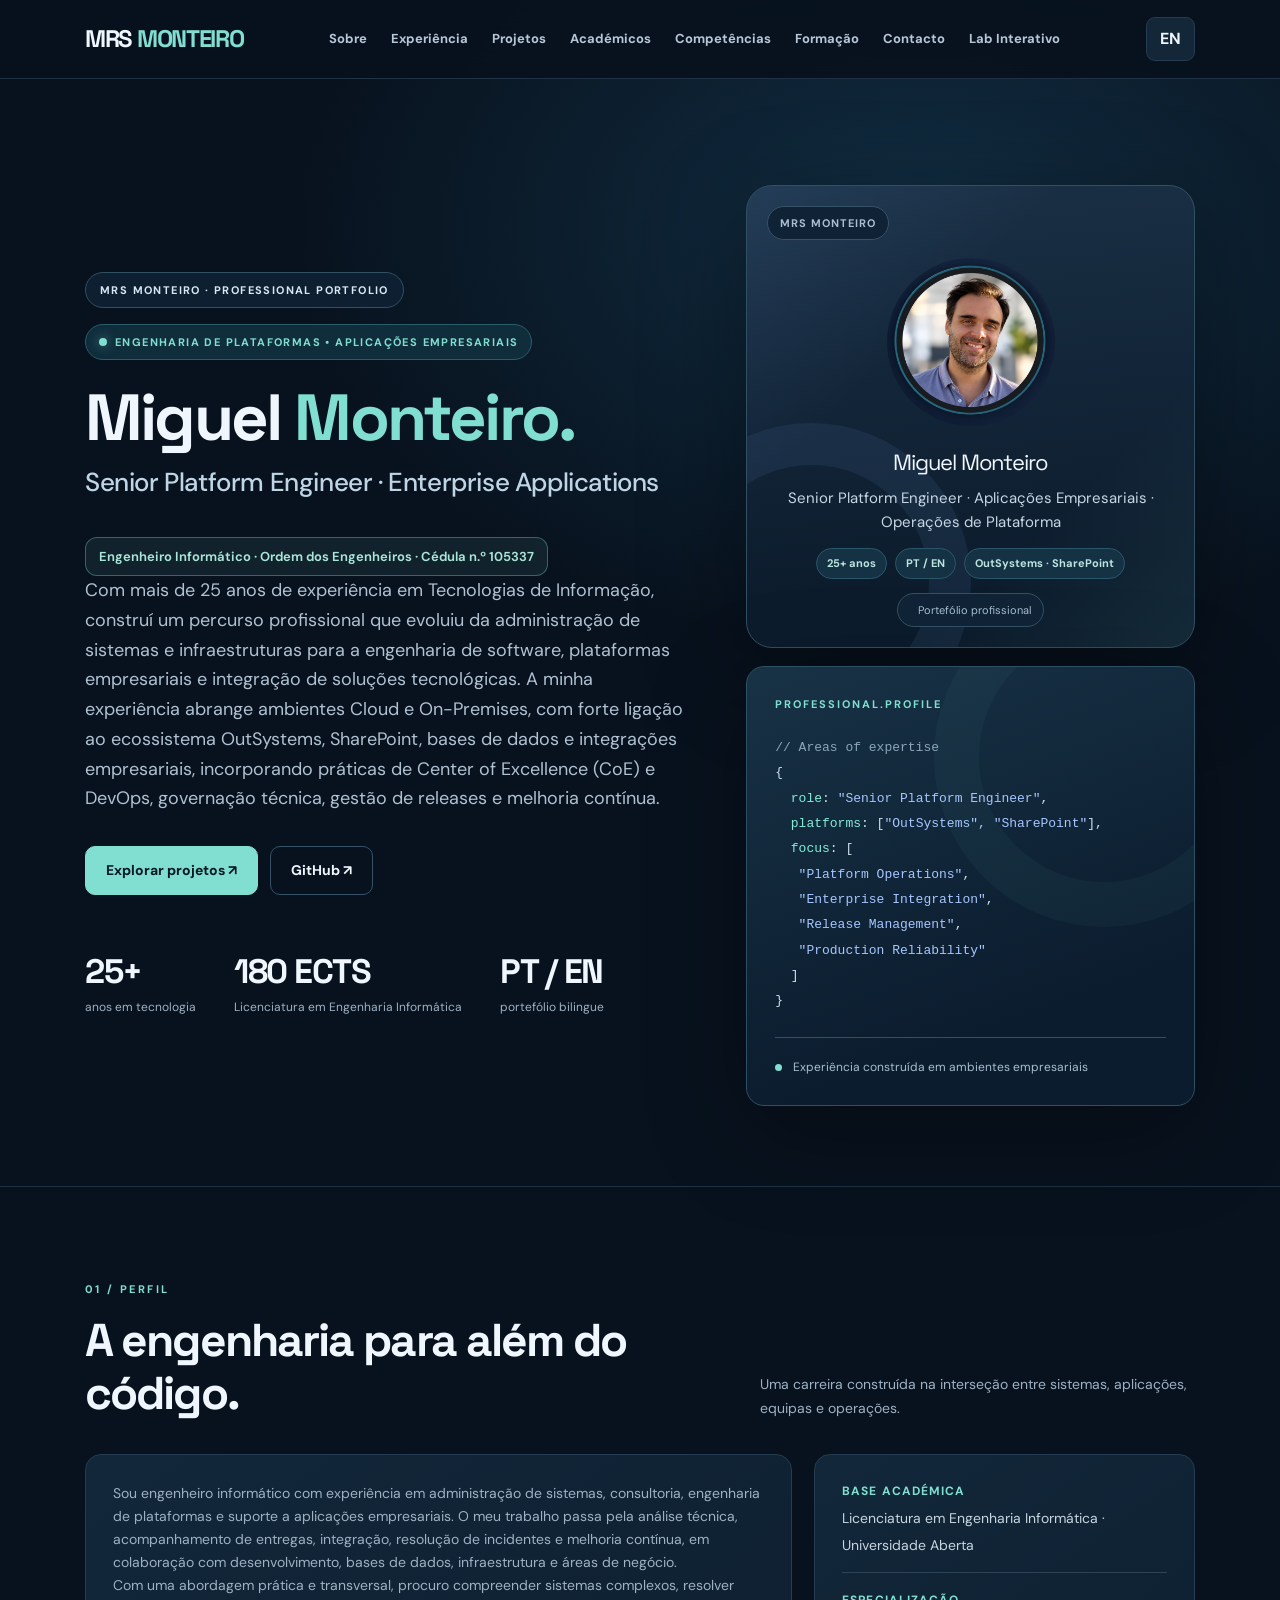
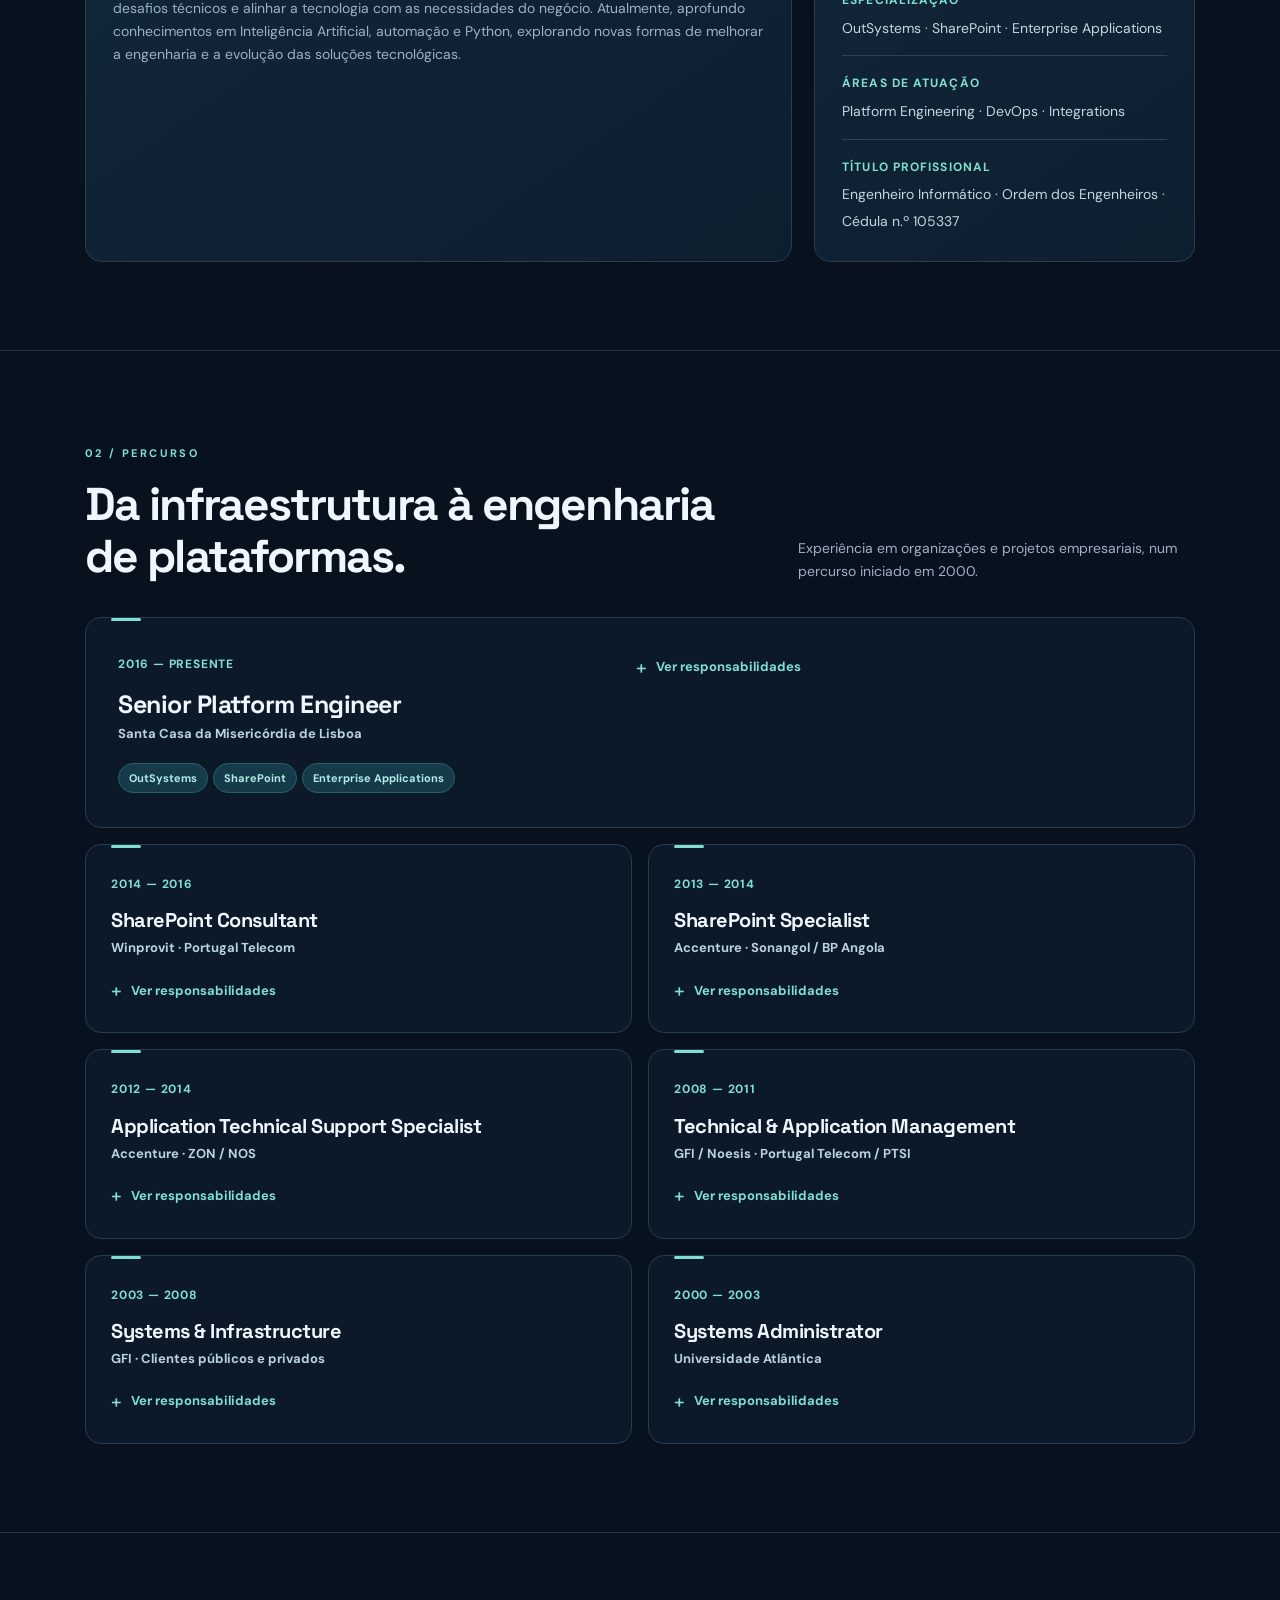
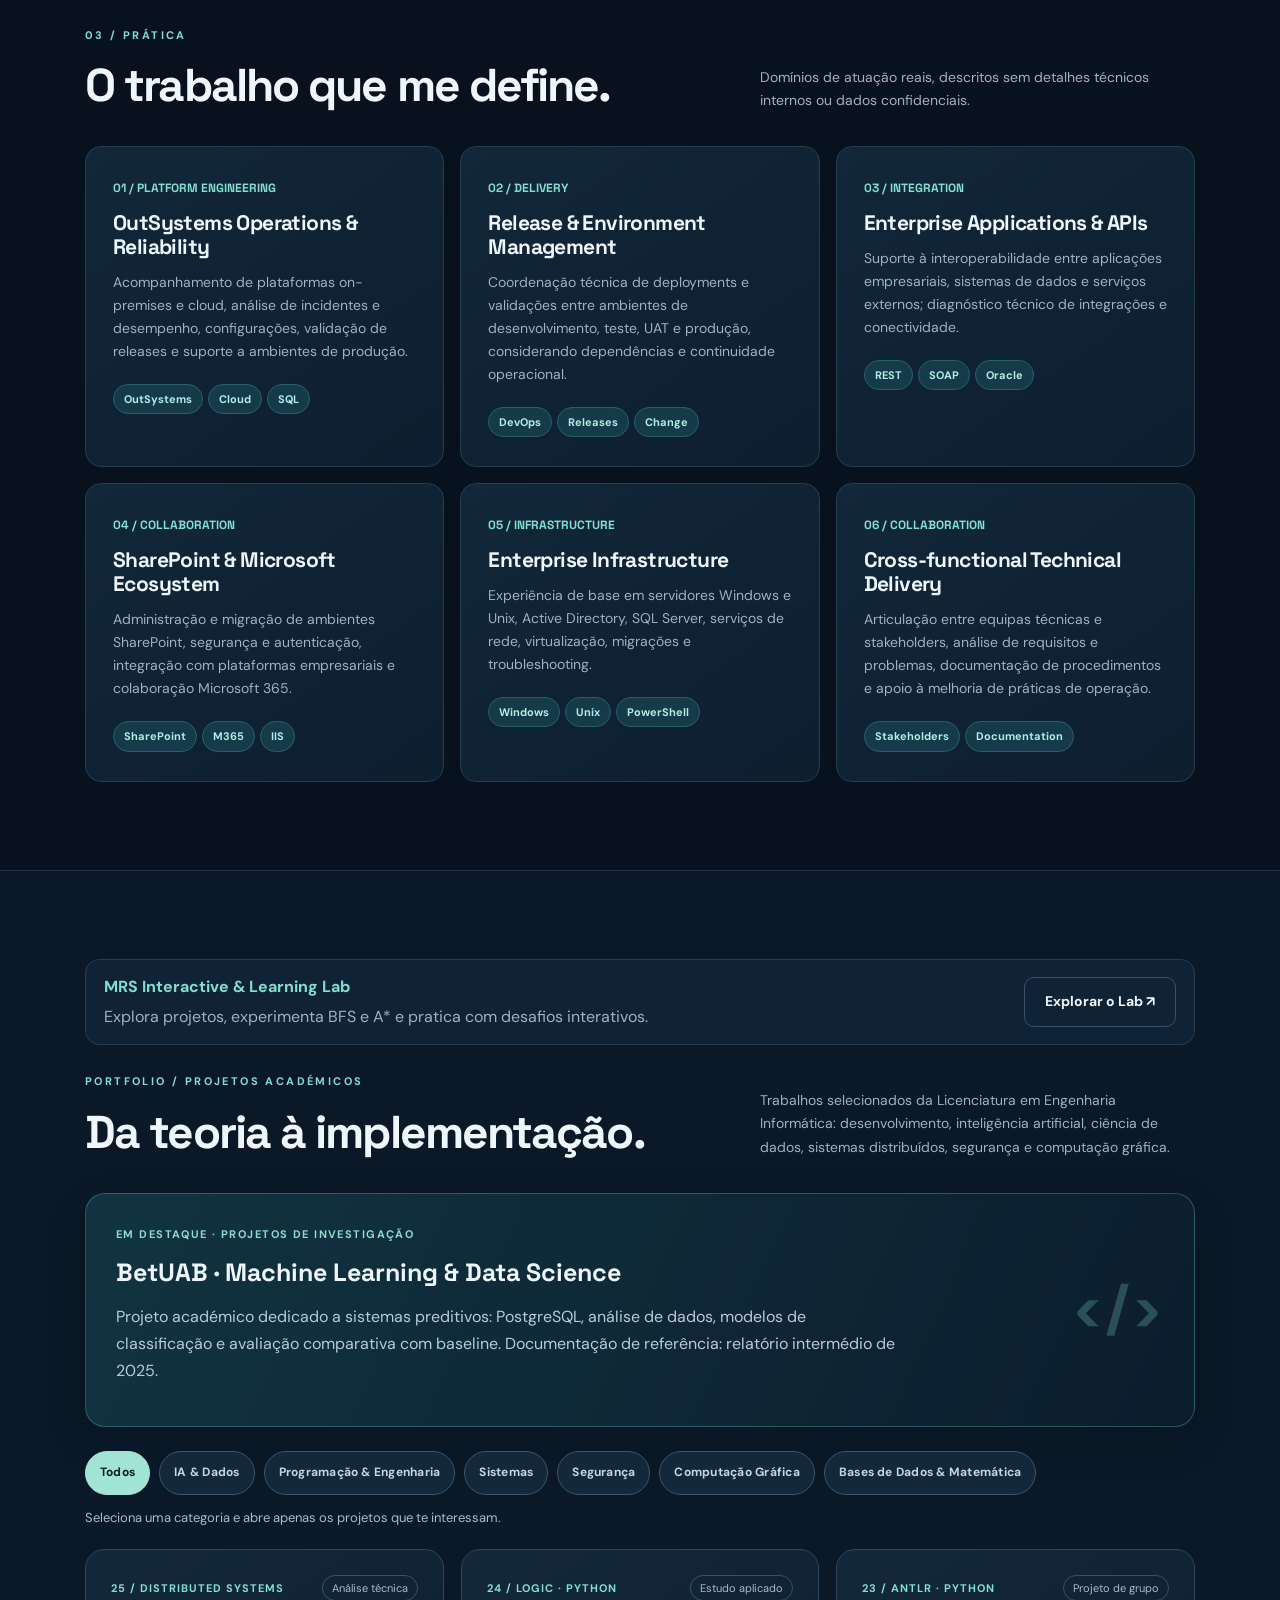
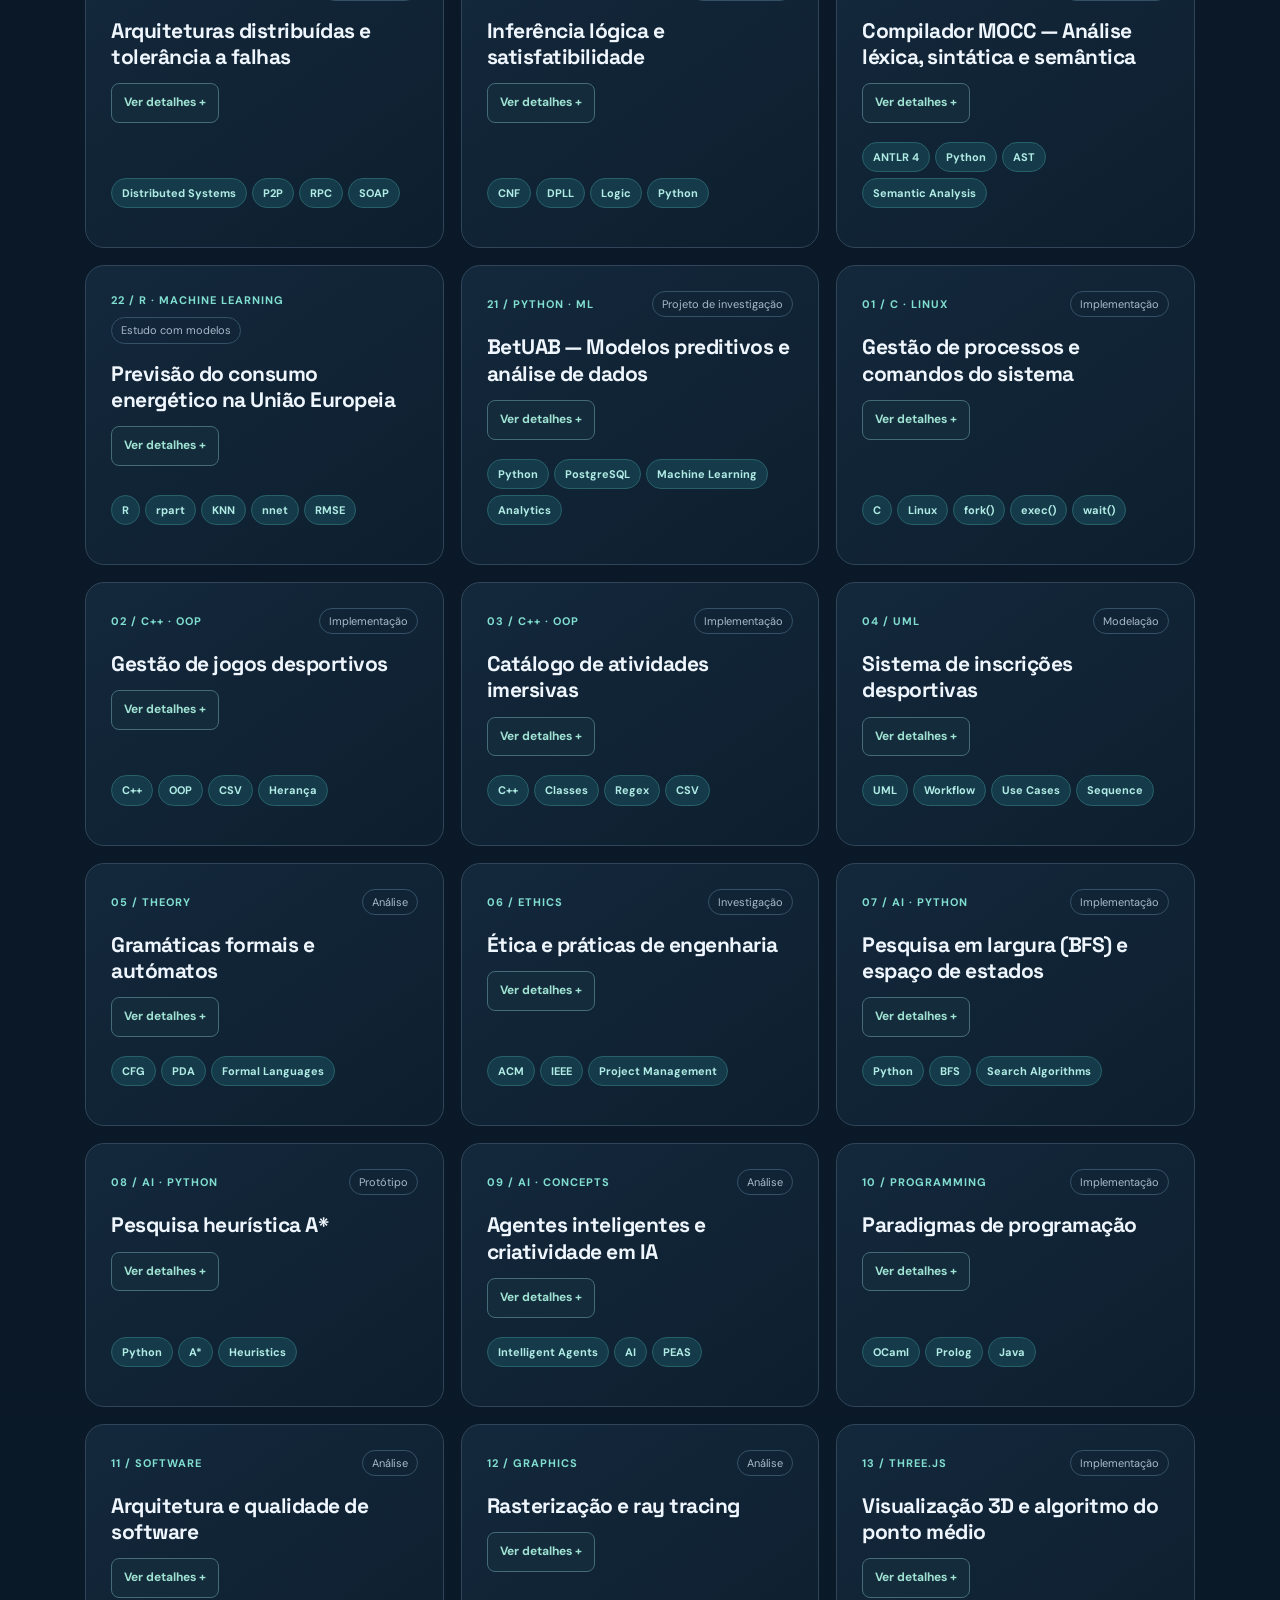
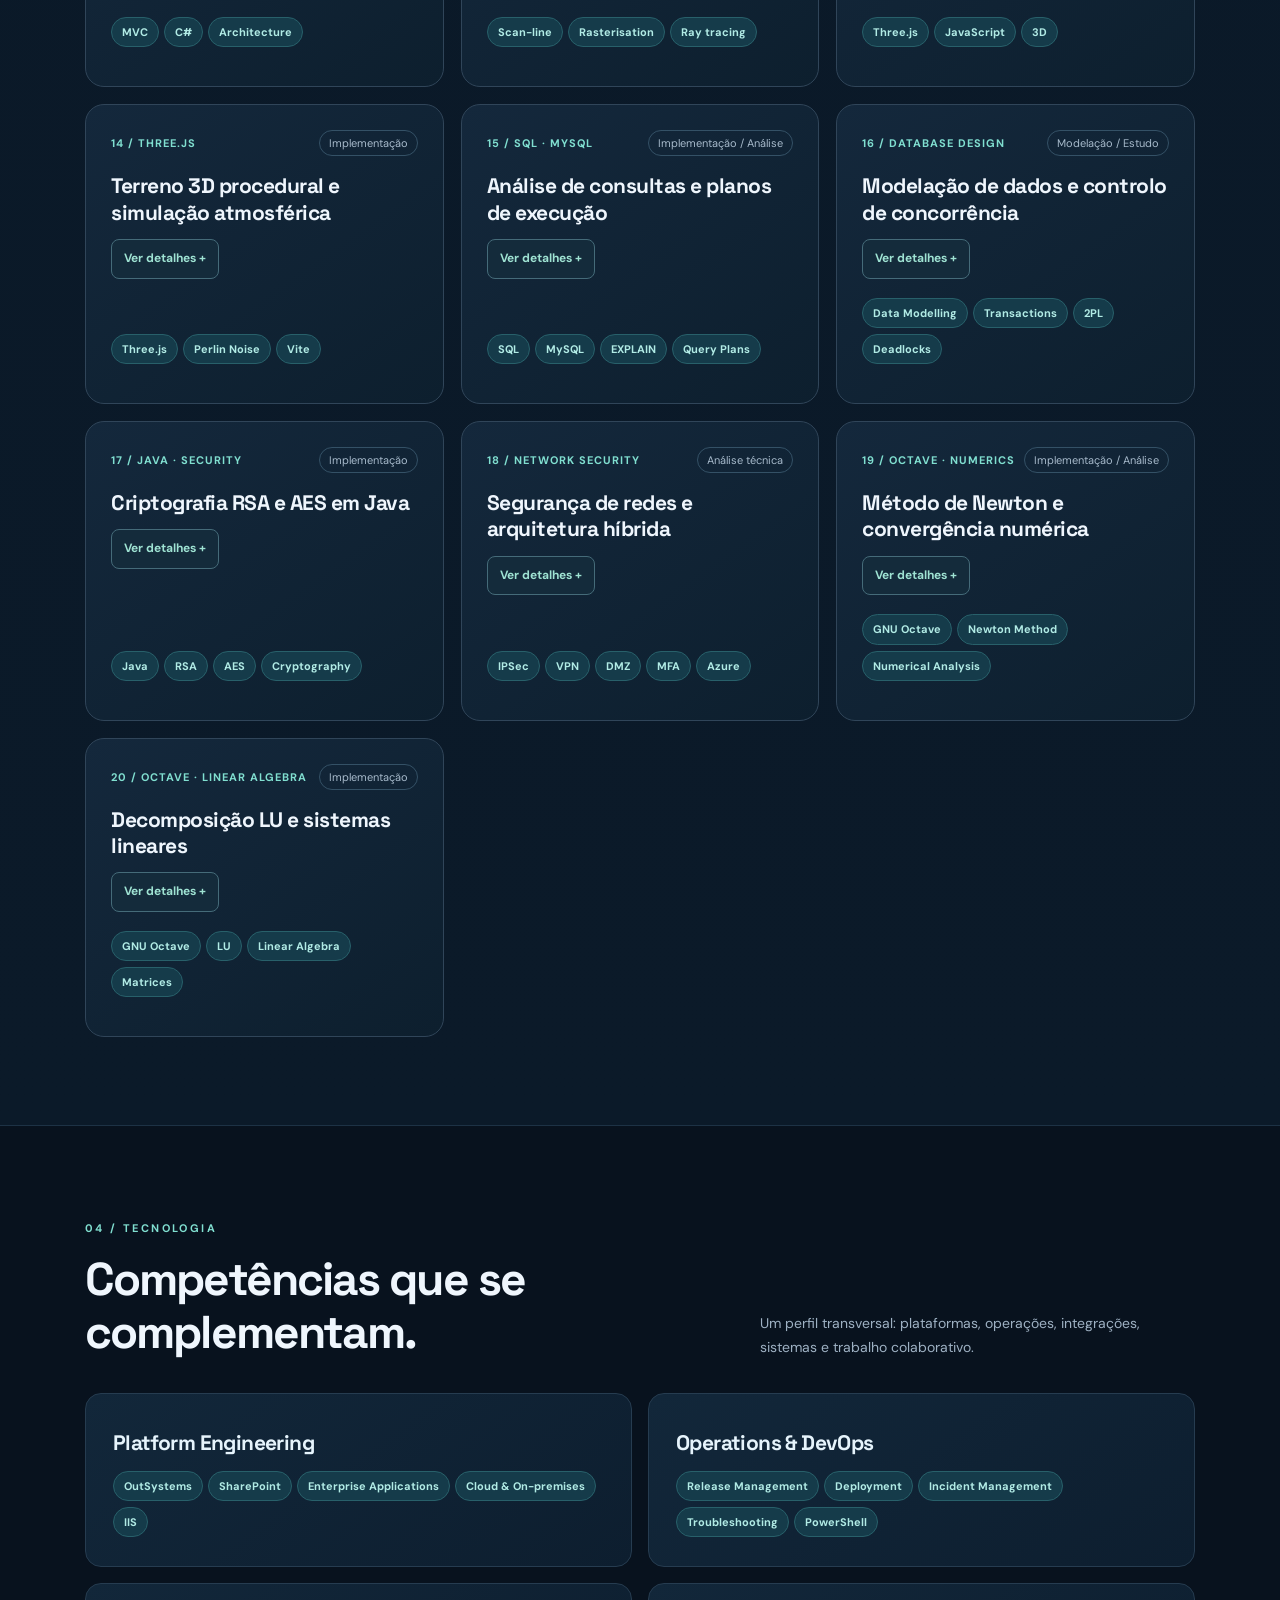
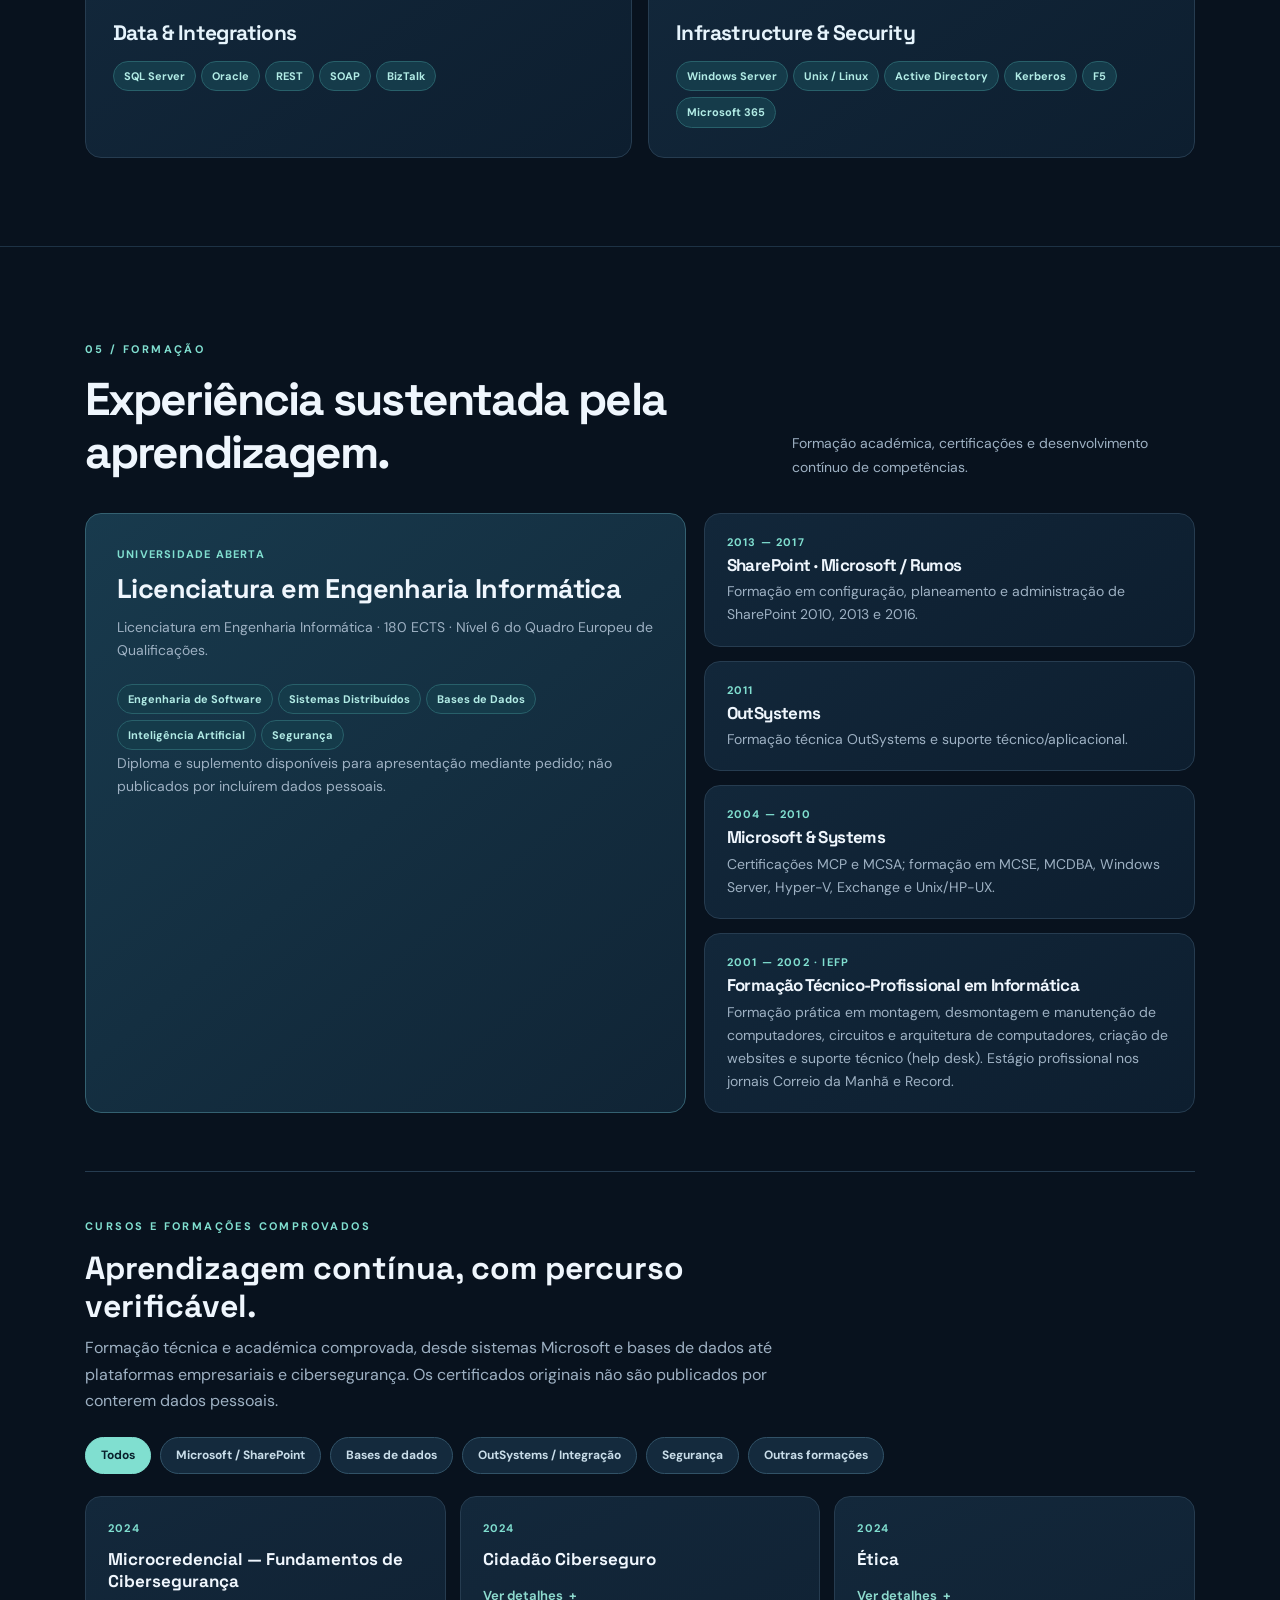
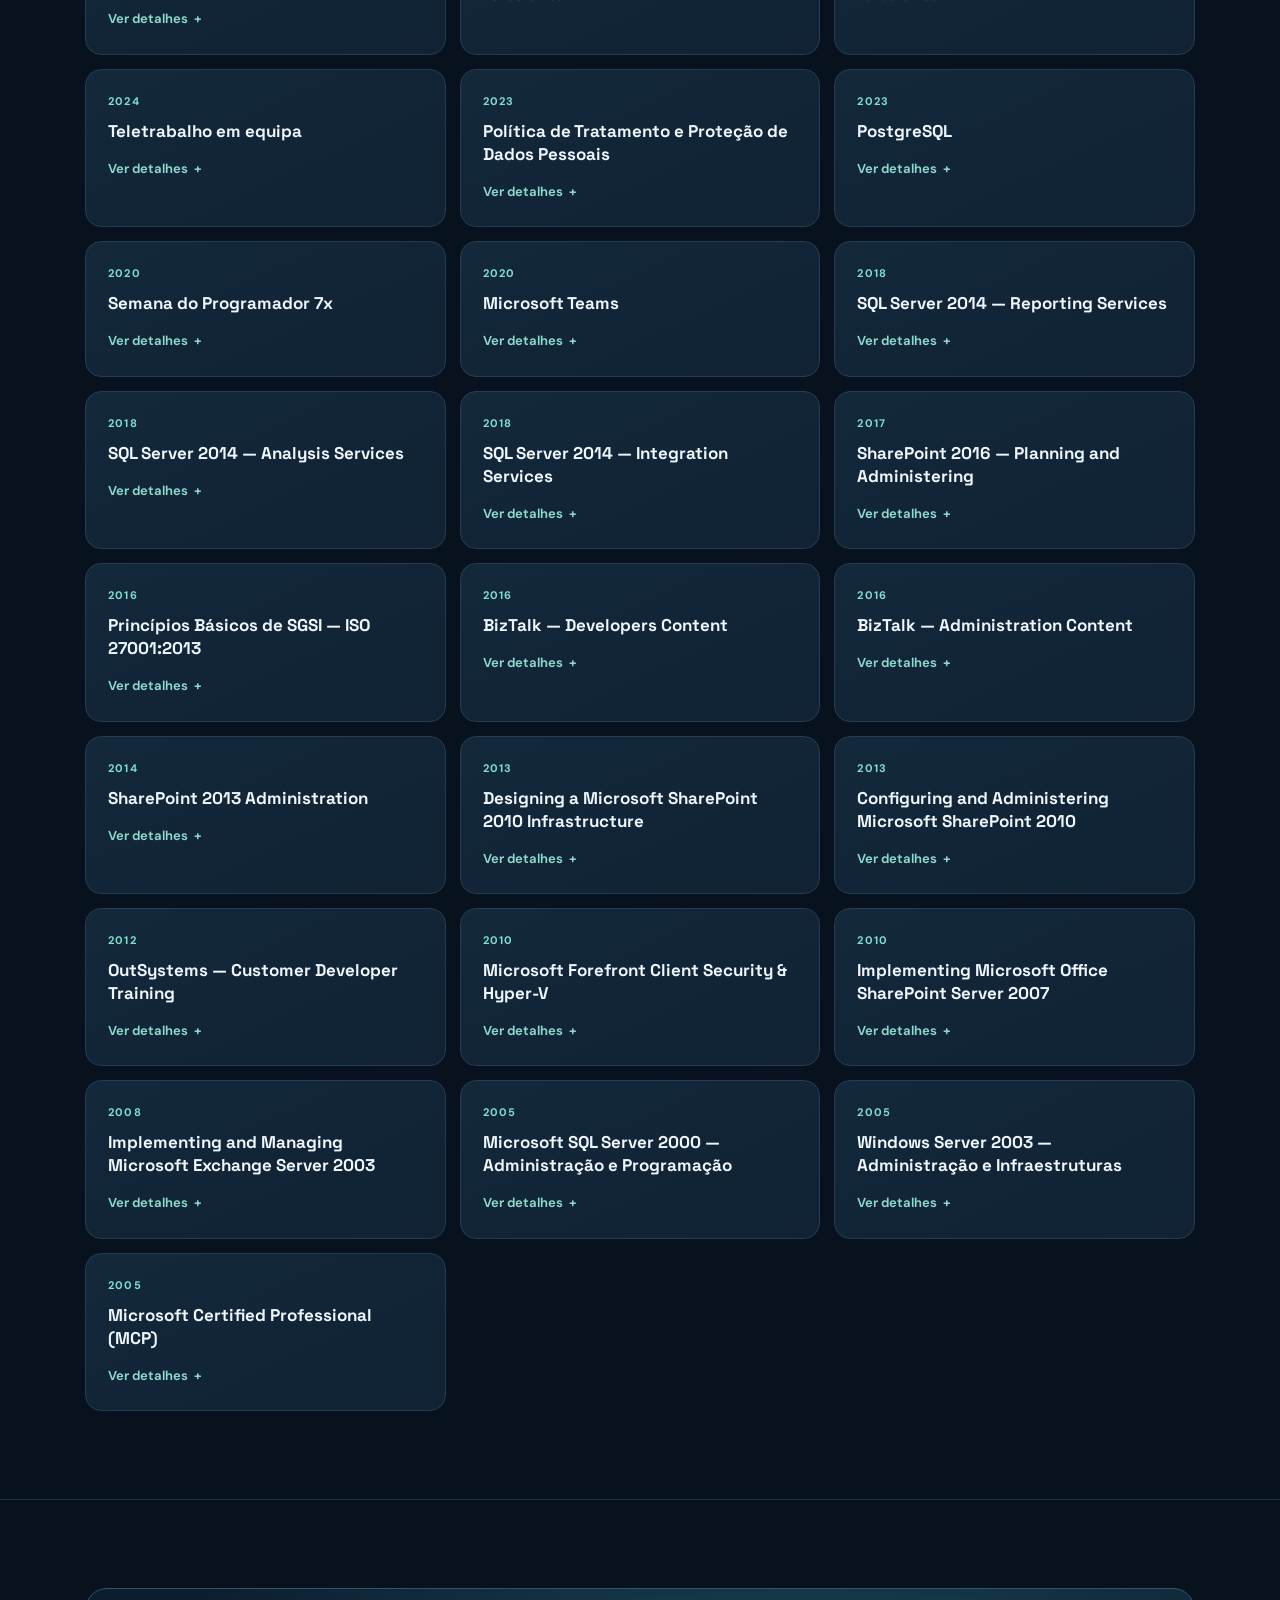
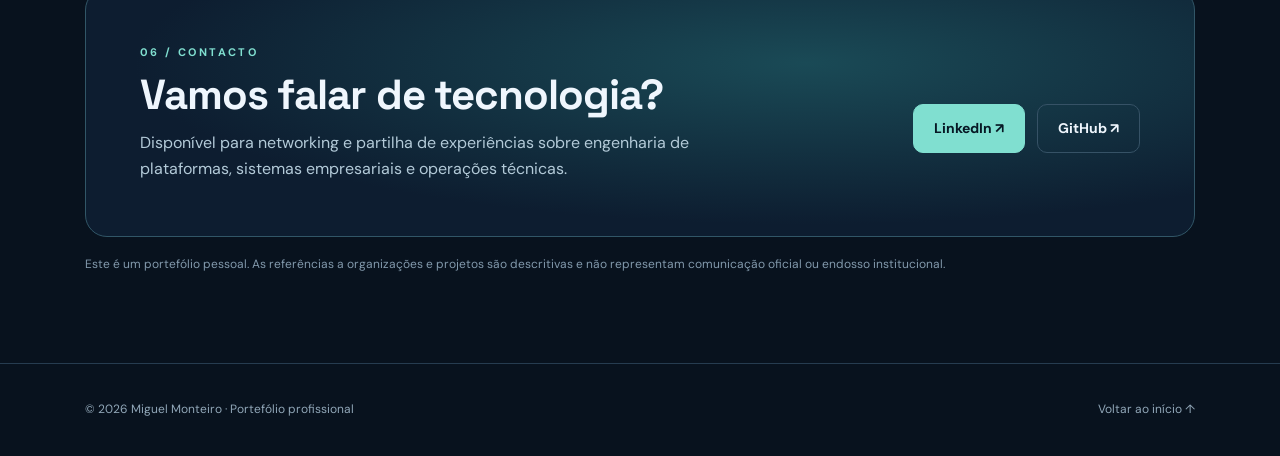
==== index.html @ 9c51200c "Update index.html" ====
<!DOCTYPE html>

<html lang="pt">
<head>
<meta charset="utf-8"/><meta content="width=device-width, initial-scale=1" name="viewport"/><meta content="#08121e" name="theme-color"/>
<meta content="Miguel Monteiro — Senior Platform Engineer. Percurso em engenharia de plataformas, aplicações empresariais, OutSystems, SharePoint, DevOps e integração de sistemas." name="description"/>
<meta content="website" property="og:type"/><meta content="MRS Monteiro | Miguel Monteiro — Senior Platform Engineer" property="og:title"/><meta content="Platform engineering, enterprise applications, integrations and reliable operations. 25+ years in technology." property="og:description"/>
<title>MRS Monteiro | Miguel Monteiro — Senior Platform Engineer</title>
<link rel="stylesheet" href="assets/css/style.css">


</head>
<body>
<a class="skip" data-en="Skip to content" data-pt="Saltar para o conteúdo" href="#conteudo">Saltar para o conteúdo</a>
<header class="top"><nav aria-label="Navegação principal" class="container nav"><a aria-label="MRS Monteiro — início" class="logo" href="#inicio">MRS <span>MONTEIRO</span></a><div class="menu" id="menu"><a data-en="About" data-pt="Sobre" href="#sobre">Sobre</a><a data-en="Experience" data-pt="Experiência" href="#experiencia">Experiência</a><a data-en="Projects" data-pt="Projetos" href="#projetos">Projetos</a><a data-en="Academic" data-pt="Académicos" href="#academicos">Académicos</a><a data-en="Skills" data-pt="Competências" href="#competencias">Competências</a><a data-en="Education" data-pt="Formação" href="#formacao">Formação</a><a data-en="Contact" data-pt="Contacto" href="#contactos">Contacto</a><a data-en="Interactive Lab" data-pt="Lab Interativo"href="https://lab.mrs-monteiro.com/">Lab Interativo</a></div><div class="navright"><button aria-label="Switch language" class="lang" id="lang" type="button">EN</button><button aria-controls="menu" aria-expanded="false" aria-label="Abrir menu" class="mobiletoggle" id="navtoggle" type="button">☰</button></div></nav></header>
<main id="conteudo"><div class="hero" id="inicio"><div class="container hero-layout"><div class="hero-copy"><div class="hero-badge">MRS Monteiro · Professional Portfolio</div><div class="eyebrow"><i class="statusdot"></i><span data-en="Platform engineering • Enterprise applications" data-pt="Engenharia de plataformas • Aplicações empresariais">Engenharia de plataformas • Aplicações empresariais</span></div><h1>Miguel <span>Monteiro.</span></h1><p class="role" data-en="Senior Platform Engineer · Enterprise Applications" data-pt="Senior Platform Engineer · Enterprise Applications">Senior Platform Engineer · Enterprise Applications</p><p class="engineer-credential" data-en="Informatics Engineer · Portuguese Order of Engineers · Registration no. 105337" data-pt="Engenheiro Informático · Ordem dos Engenheiros · Cédula n.º 105337">Engenheiro Informático · Ordem dos Engenheiros · Cédula n.º 105337</p><p class="lead" data-en="With over 25 years of experience in Information Technology, I have built a career that has evolved from systems administration and infrastructure to software engineering, enterprise platforms and technology integration. My experience spans Cloud and On-Premises environments, with a strong background in OutSystems, SharePoint, databases and enterprise integrations, incorporating Center of Excellence (CoE) and DevOps practices, technical governance, release management and continuous improvement." data-pt="Com mais de 25 anos de experiência em Tecnologias de Informação, construí um percurso profissional que evoluiu da administração de sistemas e infraestruturas para a engenharia de software, plataformas empresariais e integração de soluções tecnológicas. A minha experiência abrange ambientes Cloud e On-Premises, com forte ligação ao ecossistema OutSystems, SharePoint, bases de dados e integrações empresariais, incorporando práticas de Center of Excellence (CoE) e DevOps, governação técnica, gestão de releases e melhoria contínua.">Com mais de 25 anos de experiência em Tecnologias de Informação, construí um percurso profissional que evoluiu da administração de sistemas e infraestruturas para a engenharia de software, plataformas empresariais e integração de soluções tecnológicas. A minha experiência abrange ambientes Cloud e On-Premises, com forte ligação ao ecossistema OutSystems, SharePoint, bases de dados e integrações empresariais, incorporando práticas de Center of Excellence (CoE) e DevOps, governação técnica, gestão de releases e melhoria contínua.</p><div class="buttons"><a class="button" data-en="Explore work ↗" data-pt="Explorar projetos ↗" href="#projetos">Explorar projetos ↗</a><a class="button outline" href="https://github.com/2002062" rel="noopener noreferrer" target="_blank">GitHub ↗</a></div><div class="metrics"><div class="metric"><strong>25+</strong><small data-en="years in technology" data-pt="anos em tecnologia">anos em tecnologia</small></div><div class="metric"><strong>180 ECTS</strong><small data-en="Informatics Engineering degree" data-pt="Licenciatura em Engenharia Informática">Licenciatura em Engenharia Informática</small></div><div class="metric"><strong>PT / EN</strong><small data-en="bilingual portfolio" data-pt="portefólio bilingue">portefólio bilingue</small></div></div></div><div class="hero-side">
<aside aria-label="Retrato profissional" class="profile-card">
<div class="profile-tag">MRS MONTEIRO</div>
<div class="profile-photo-wrap">
<div class="profile-photo-frame">
<img alt="Fotografia de Miguel Monteiro" class="profile-photo" src="miguel-monteiro-profile.png"/>
</div>
</div>
<div class="profile-caption">
<p class="profile-name">Miguel Monteiro</p>
<p class="profile-title" data-en="Senior Platform Engineer · Enterprise Applications · Platform Operations" data-pt="Senior Platform Engineer · Aplicações Empresariais · Operações de Plataforma">Senior Platform Engineer · Aplicações Empresariais · Operações de Plataforma</p>
<div class="profile-meta">
<span class="mini-pill">25+ anos</span>
<span class="mini-pill">PT / EN</span>
<span class="mini-pill">OutSystems · SharePoint</span>
</div>
<div class="profile-mini"><span class="dot"></span><span data-en="Professional portfolio" data-pt="Portefólio profissional">Portefólio profissional</span></div>
</div>
</aside>
<div aria-label="Resumo de competências" class="hero-panel"><div class="panelcap">professional.profile</div><div class="terminal"><span class="term-gray">// Areas of expertise</span><br/>{<br/>  <span class="term-key">role</span>: <span class="term-value">"Senior Platform Engineer"</span>,<br/>  <span class="term-key">platforms</span>: [<span class="term-value">"OutSystems", "SharePoint"</span>],<br/>  <span class="term-key">focus</span>: [<br/>   <span class="term-value">"Platform Operations"</span>,<br/>   <span class="term-value">"Enterprise Integration"</span>,<br/>   <span class="term-value">"Release Management"</span>,<br/>   <span class="term-value">"Production Reliability"</span><br/>  ]<br/>}</div><div class="panelfoot"><span class="dot"></span><span data-en="Experience built across enterprise environments" data-pt="Experiência construída em ambientes empresariais">Experiência construída em ambientes empresariais</span></div></div></div></div></div>
<section id="sobre"><div class="container"><div class="sec-head"><div><span class="eyekicker">01 / <span data-en="PROFILE" data-pt="PERFIL">PERFIL</span></span><h2 data-en="Engineering beyond the code." data-pt="A engenharia para além do código.">A engenharia para além do código.</h2></div><p data-en="A career at the intersection of systems, applications, teams and operations." data-pt="Uma carreira construída na interseção entre sistemas, aplicações, equipas e operações.">Uma carreira construída na interseção entre sistemas, aplicações, equipas e operações.</p></div><div class="about-grid"><article class="card"><p class="about-text" data-en="I am an informatics engineer with experience in systems administration, consulting, platform engineering and enterprise application support. My work spans technical analysis, delivery coordination, integration, incident resolution and continuous improvement, collaborating with development, database, infrastructure and business teams." data-pt="Sou engenheiro informático com experiência em administração de sistemas, consultoria, engenharia de plataformas e suporte a aplicações empresariais. O meu trabalho passa pela análise técnica, acompanhamento de entregas, integração, resolução de incidentes e melhoria contínua, em colaboração com desenvolvimento, bases de dados, infraestrutura e áreas de negócio.">Sou engenheiro informático com experiência em administração de sistemas, consultoria, engenharia de plataformas e suporte a aplicações empresariais. O meu trabalho passa pela análise técnica, acompanhamento de entregas, integração, resolução de incidentes e melhoria contínua, em colaboração com desenvolvimento, bases de dados, infraestrutura e áreas de negócio.</p><p class="about-text" data-en="With a practical and cross-functional approach, I seek to understand complex systems, solve technical challenges and align technology with business needs. I am currently expanding my knowledge of Artificial Intelligence, automation and Python, exploring new ways to improve engineering and the evolution of technology solutions." data-pt="Com uma abordagem prática e transversal, procuro compreender sistemas complexos, resolver desafios técnicos e alinhar a tecnologia com as necessidades do negócio. Atualmente, aprofundo conhecimentos em Inteligência Artificial, automação e Python, explorando novas formas de melhorar a engenharia e a evolução das soluções tecnológicas.">Com uma abordagem prática e transversal, procuro compreender sistemas complexos, resolver desafios técnicos e alinhar a tecnologia com as necessidades do negócio. Atualmente, aprofundo conhecimentos em Inteligência Artificial, automação e Python, explorando novas formas de melhorar a engenharia e a evolução das soluções tecnológicas.</p></article><aside class="card facts"><div class="fact"><b data-en="Education" data-pt="Base académica">Base académica</b><span data-en="Informatics Engineering degree · Universidade Aberta" data-pt="Licenciatura em Engenharia Informática · Universidade Aberta">Licenciatura em Engenharia Informática · Universidade Aberta</span></div><div class="fact"><b data-en="Specialism" data-pt="Especialização">Especialização</b><span>OutSystems · SharePoint · Enterprise Applications</span></div><div class="fact"><b data-en="Focus areas" data-pt="Áreas de atuação">Áreas de atuação</b><span>Platform Engineering · DevOps · Integrations</span></div><div class="fact"><b data-en="Professional title" data-pt="Título profissional">Título profissional</b><span data-en="Informatics Engineer · Portuguese Order of Engineers · Registration no. 105337" data-pt="Engenheiro Informático · Ordem dos Engenheiros · Cédula n.º 105337">Engenheiro Informático · Ordem dos Engenheiros · Cédula n.º 105337</span></div></aside></div></div></section>
<section id="experiencia"><div class="container"><div class="sec-head"><div><span class="eyekicker">02 / <span data-en="CAREER" data-pt="PERCURSO">PERCURSO</span></span><h2 data-en="From infrastructure to platform engineering." data-pt="Da infraestrutura à engenharia de plataformas.">Da infraestrutura à engenharia de plataformas.</h2></div><p data-en="Enterprise experience across organisations and projects, in a career beginning in 2000." data-pt="Experiência em organizações e projetos empresariais, num percurso iniciado em 2000.">Experiência em organizações e projetos empresariais, num percurso iniciado em 2000.</p></div><div class="timeline"><article class="job featured"><div><span class="period">2016 — <span data-en="PRESENT" data-pt="PRESENTE">PRESENTE</span></span><h3>Senior Platform Engineer</h3><div class="org">Santa Casa da Misericórdia de Lisboa</div><div style="margin-top:14px"><span class="pill">OutSystems</span><span class="pill">SharePoint</span><span class="pill">Enterprise Applications</span></div></div><details class="job-details"><summary data-en="View responsibilities" data-pt="Ver responsabilidades">Ver responsabilidades</summary><p data-en="Technical support and evolution of on-premises and cloud OutSystems platforms and SharePoint solutions. Release and environment management, production incident analysis, enterprise integrations, documentation and collaboration with technical and business teams." data-pt="Suporte e evolução técnica de plataformas OutSystems on-premises e cloud e soluções SharePoint. Gestão de releases e ambientes, análise de problemas de produção, integrações empresariais, documentação e colaboração transversal com equipas técnicas e de negócio.">Suporte e evolução técnica de plataformas OutSystems on-premises e cloud e soluções SharePoint. Gestão de releases e ambientes, análise de problemas de produção, integrações empresariais, documentação e colaboração transversal com equipas técnicas e de negócio.</p></details></article><article class="job"><span class="period">2014 — 2016</span><h3>SharePoint Consultant</h3><div class="org">Winprovit · Portugal Telecom</div><details class="job-details"><summary data-en="View responsibilities" data-pt="Ver responsabilidades">Ver responsabilidades</summary><p data-en="SharePoint and .NET consulting, performance and security analysis, Windows/IIS/SQL Server administration, migrations and application support." data-pt="Consultoria SharePoint e .NET, análise de desempenho e segurança, administração Windows/IIS/SQL Server, migrações e suporte aplicacional.">Consultoria SharePoint e .NET, análise de desempenho e segurança, administração Windows/IIS/SQL Server, migrações e suporte aplicacional.</p></details></article><article class="job"><span class="period">2013 — 2014</span><h3>SharePoint Specialist</h3><div class="org">Accenture · Sonangol / BP Angola</div><details class="job-details"><summary data-en="View responsibilities" data-pt="Ver responsabilidades">Ver responsabilidades</summary><p data-en="Implementation and support of SharePoint, Windows Server and SQL Server; task automation with PowerShell." data-pt="Implementação e suporte de SharePoint, Windows Server e SQL Server; automação de tarefas com PowerShell.">Implementação e suporte de SharePoint, Windows Server e SQL Server; automação de tarefas com PowerShell.</p></details></article><article class="job"><span class="period">2012 — 2014</span><h3>Application Technical Support Specialist</h3><div class="org">Accenture · ZON / NOS</div><details class="job-details"><summary data-en="View responsibilities" data-pt="Ver responsabilidades">Ver responsabilidades</summary><p data-en="SharePoint and OutSystems platform administration and configuration, technical monitoring, web support and problem management." data-pt="Administração e configuração de plataformas SharePoint e OutSystems, monitorização técnica, suporte web e gestão de problemas.">Administração e configuração de plataformas SharePoint e OutSystems, monitorização técnica, suporte web e gestão de problemas.</p></details></article><article class="job"><span class="period">2008 — 2011</span><h3>Technical &amp; Application Management</h3><div class="org">GFI / Noesis · Portugal Telecom / PTSI</div><details class="job-details"><summary data-en="View responsibilities" data-pt="Ver responsabilidades">Ver responsabilidades</summary><p data-en="Technical management of web applications, SharePoint, OutSystems, deployments, incidents, systems and SQL Server." data-pt="Gestão técnica de aplicações web, SharePoint, OutSystems, deployments, incidentes, sistemas e SQL Server.">Gestão técnica de aplicações web, SharePoint, OutSystems, deployments, incidentes, sistemas e SQL Server.</p></details></article><article class="job"><span class="period">2003 — 2008</span><h3>Systems &amp; Infrastructure</h3><div class="org">GFI · Clientes públicos e privados</div><details class="job-details"><summary data-en="View responsibilities" data-pt="Ver responsabilidades">Ver responsabilidades</summary><p data-en="Windows and Unix administration, networks, Active Directory, Exchange, SQL Server, virtualization and migration projects." data-pt="Administração Windows e Unix, redes, Active Directory, Exchange, SQL Server, virtualização e projetos de migração.">Administração Windows e Unix, redes, Active Directory, Exchange, SQL Server, virtualização e projetos de migração.</p></details></article><article class="job"><span class="period">2000 — 2003</span><h3>Systems Administrator</h3><div class="org">Universidade Atlântica</div><details class="job-details"><summary data-en="View responsibilities" data-pt="Ver responsabilidades">Ver responsabilidades</summary><p data-en="Systems administration, network services, databases and technical support for internal users." data-pt="Administração de sistemas, serviços de rede, bases de dados e suporte técnico a utilizadores internos.">Administração de sistemas, serviços de rede, bases de dados e suporte técnico a utilizadores internos.</p></details></article></div></div></section><section id="projetos"><div class="container"><div class="sec-head"><div><span class="eyekicker">03 / <span data-en="PRACTICE" data-pt="PRÁTICA">PRÁTICA</span></span><h2 data-en="Work that defines my approach." data-pt="O trabalho que me define.">O trabalho que me define.</h2></div><p data-en="Real areas of work, described without internal technical details or confidential information." data-pt="Domínios de atuação reais, descritos sem detalhes técnicos internos ou dados confidenciais.">Domínios de atuação reais, descritos sem detalhes técnicos internos ou dados confidenciais.</p></div><div class="feature-grid"><article class="card"><span class="feature-num">01 / PLATFORM ENGINEERING</span><h3>OutSystems Operations &amp; Reliability</h3><p data-en="Supporting on-premises and cloud platforms, incident and performance analysis, configuration, release validation and production operations." data-pt="Acompanhamento de plataformas on-premises e cloud, análise de incidentes e desempenho, configurações, validação de releases e suporte a ambientes de produção.">Acompanhamento de plataformas on-premises e cloud, análise de incidentes e desempenho, configurações, validação de releases e suporte a ambientes de produção.</p><div style="margin-top:17px"><span class="pill">OutSystems</span><span class="pill">Cloud</span><span class="pill">SQL</span></div></article><article class="card"><span class="feature-num">02 / DELIVERY</span><h3>Release &amp; Environment Management</h3><p data-en="Technical coordination of deployments and validations across development, test, UAT and production environments, accounting for dependencies and operational continuity." data-pt="Coordenação técnica de deployments e validações entre ambientes de desenvolvimento, teste, UAT e produção, considerando dependências e continuidade operacional.">Coordenação técnica de deployments e validações entre ambientes de desenvolvimento, teste, UAT e produção, considerando dependências e continuidade operacional.</p><div style="margin-top:17px"><span class="pill">DevOps</span><span class="pill">Releases</span><span class="pill">Change</span></div></article><article class="card"><span class="feature-num">03 / INTEGRATION</span><h3>Enterprise Applications &amp; APIs</h3><p data-en="Supporting interoperability between enterprise applications, data systems and external services; technical diagnosis of integrations and connectivity." data-pt="Suporte à interoperabilidade entre aplicações empresariais, sistemas de dados e serviços externos; diagnóstico técnico de integrações e conectividade.">Suporte à interoperabilidade entre aplicações empresariais, sistemas de dados e serviços externos; diagnóstico técnico de integrações e conectividade.</p><div style="margin-top:17px"><span class="pill">REST</span><span class="pill">SOAP</span><span class="pill">Oracle</span></div></article><article class="card"><span class="feature-num">04 / COLLABORATION</span><h3>SharePoint &amp; Microsoft Ecosystem</h3><p data-en="SharePoint administration and migration, security and authentication, enterprise platform integration and Microsoft 365 collaboration." data-pt="Administração e migração de ambientes SharePoint, segurança e autenticação, integração com plataformas empresariais e colaboração Microsoft 365.">Administração e migração de ambientes SharePoint, segurança e autenticação, integração com plataformas empresariais e colaboração Microsoft 365.</p><div style="margin-top:17px"><span class="pill">SharePoint</span><span class="pill">M365</span><span class="pill">IIS</span></div></article><article class="card"><span class="feature-num">05 / INFRASTRUCTURE</span><h3>Enterprise Infrastructure</h3><p data-en="Foundational experience in Windows and Unix servers, Active Directory, SQL Server, network services, virtualization, migrations and troubleshooting." data-pt="Experiência de base em servidores Windows e Unix, Active Directory, SQL Server, serviços de rede, virtualização, migrações e resolução de problemas.">Experiência de base em servidores Windows e Unix, Active Directory, SQL Server, serviços de rede, virtualização, migrações e troubleshooting.</p><div style="margin-top:17px"><span class="pill">Windows</span><span class="pill">Unix</span><span class="pill">PowerShell</span></div></article><article class="card"><span class="feature-num">06 / COLLABORATION</span><h3>Cross-functional Technical Delivery</h3><p data-en="Bridging technical teams and stakeholders, analysing requirements and issues, documenting procedures and improving operating practices." data-pt="Articulação entre equipas técnicas e stakeholders, análise de requisitos e problemas, documentação de procedimentos e apoio à melhoria de práticas de operação.">Articulação entre equipas técnicas e stakeholders, análise de requisitos e problemas, documentação de procedimentos e apoio à melhoria de práticas de operação.</p><div style="margin-top:17px"><span class="pill">Stakeholders</span><span class="pill">Documentation</span></div></article></div></div></section><section class="academic-section" id="academicos"><div class="container"><div style="margin:0 0 22px;padding:14px 18px;border:1px solid var(--line,#263c50);border-radius:14px;background:var(--panel,#102235);display:flex;align-items:center;justify-content:space-between;gap:12px;flex-wrap:wrap"><div><strong style="color:var(--accent,#80dfd0)" data-pt="MRS Interactive &amp; Learning Lab" data-en="MRS Interactive &amp; Learning Lab">MRS Interactive &amp; Learning Lab</strong><p style="margin:4px 0 0;color:var(--muted,#9eb1c3)" data-pt="Explora projetos, experimenta BFS e A* e pratica com desafios interativos." data-en="Explore projects, experiment with BFS and A*, and practise with interactive challenges.">Explora projetos, experimenta BFS e A* e pratica com desafios interativos.</p></div><a class="button outline"href="https://lab.mrs-monteiro.com/"data-pt="Explorar o Lab ↗" data-en="Explore the Lab ↗">Explorar o Lab ↗</a></div>
<div class="sec-head"><div><span class="eyekicker">PORTFOLIO / <span data-en="ACADEMIC PROJECTS" data-pt="PROJETOS ACADÉMICOS">PROJETOS ACADÉMICOS</span></span><h2 data-en="From theory to implementation." data-pt="Da teoria à implementação.">Da teoria à implementação.</h2></div>
<p data-en="Selected Informatics Engineering coursework: software development, artificial intelligence, data science, distributed systems, security and computer graphics." data-pt="Trabalhos selecionados da Licenciatura em Engenharia Informática: desenvolvimento, inteligência artificial, ciência de dados, sistemas distribuídos, segurança e computação gráfica.">Trabalhos selecionados da Licenciatura em Engenharia Informática: desenvolvimento, inteligência artificial, ciência de dados, sistemas distribuídos, segurança e computação gráfica.</p></div>
<div aria-label="Destaques académicos" class="academic-feature"><div><span class="academic-feature-label" data-en="FEATURED · RESEARCH PROJECTS" data-pt="EM DESTAQUE · PROJETOS DE INVESTIGAÇÃO">EM DESTAQUE · PROJETOS DE INVESTIGAÇÃO</span><h3 data-en="BetUAB · Machine Learning &amp; Data Science" data-pt="BetUAB · Machine Learning &amp; Data Science">BetUAB · Machine Learning &amp; Data Science</h3><p data-en="Academic project focused on predictive systems: PostgreSQL, data analysis, classification models and comparison against a baseline. Reference documentation: 2025 interim report." data-pt="Projeto académico dedicado a sistemas preditivos: PostgreSQL, análise de dados, modelos de classificação e avaliação comparativa com baseline. Documentação de referência: relatório intermédio de 2025.">Projeto académico dedicado a sistemas preditivos: PostgreSQL, análise de dados, modelos de classificação e avaliação comparativa com baseline. Documentação de referência: relatório intermédio de 2025.</p></div><span aria-hidden="true" class="academic-feature-code">&lt;/&gt;</span></div><div aria-label="Filtrar projetos académicos" class="ac-controls" role="group"><button aria-pressed="true" class="ac-filter active" data-ac-filter="all" data-en="All" data-pt="Todos" type="button">Todos</button><button aria-pressed="false" class="ac-filter" data-ac-filter="ia" data-en="AI &amp; Data" data-pt="IA &amp; Dados" type="button">IA &amp; Dados</button><button aria-pressed="false" class="ac-filter" data-ac-filter="software" data-en="Programming &amp; Engineering" data-pt="Programação &amp; Engenharia" type="button">Programação &amp; Engenharia</button><button aria-pressed="false" class="ac-filter" data-ac-filter="sistemas" data-en="Systems" data-pt="Sistemas" type="button">Sistemas</button><button aria-pressed="false" class="ac-filter" data-ac-filter="seguranca" data-en="Security" data-pt="Segurança" type="button">Segurança</button><button aria-pressed="false" class="ac-filter" data-ac-filter="graficos" data-en="Computer Graphics" data-pt="Computação Gráfica" type="button">Computação Gráfica</button><button aria-pressed="false" class="ac-filter" data-ac-filter="dados" data-en="Databases &amp; Math" data-pt="Bases de Dados &amp; Matemática" type="button">Bases de Dados &amp; Matemática</button></div><p class="ac-hint" data-en="Choose a category and open only the projects you want to explore." data-pt="Seleciona uma categoria e abre apenas os projetos que te interessam.">Seleciona uma categoria e abre apenas os projetos que te interessam.</p><div class="academic-grid"><article class="academic-card" data-ac-area="sistemas" tabindex="-1"><div class="academic-head"><span class="academic-number">25 / DISTRIBUTED SYSTEMS</span><span class="academic-type" data-en="Technical analysis" data-pt="Análise técnica">Análise técnica</span></div><h3 data-en="Distributed architectures and fault tolerance" data-pt="Arquiteturas distribuídas e tolerância a falhas">Arquiteturas distribuídas e tolerância a falhas</h3><button aria-expanded="false" class="ac-open" data-en="View details +" data-pt="Ver detalhes +" type="button">Ver detalhes +</button><p class="ac-extra" data-en="Analysis of distributed computing, P2P, middleware, RPC, SOAP, scalability, replication, consistency and fault tolerance, including conceptual enterprise-platform scenarios." data-pt="Análise de computação distribuída, P2P, middleware, RPC, SOAP, escalabilidade, replicação, consistência e tolerância a falhas, incluindo cenários conceptuais relacionados com plataformas empresariais.">Análise de computação distribuída, P2P, middleware, RPC, SOAP, escalabilidade, replicação, consistência e tolerância a falhas, incluindo cenários conceptuais relacionados com plataformas empresariais.</p><div class="academic-tags"><span class="pill">Distributed Systems</span><span class="pill">P2P</span><span class="pill">RPC</span><span class="pill">SOAP</span></div><div class="academic-foot ac-extra" data-en="Distributed Systems" data-pt="Sistemas Distribuídos">Sistemas Distribuídos</div></article><article class="academic-card" data-ac-area="ia" tabindex="-1"><div class="academic-head"><span class="academic-number">24 / LOGIC · PYTHON</span><span class="academic-type" data-en="Applied study" data-pt="Estudo aplicado">Estudo aplicado</span></div><h3 data-en="Logical inference and satisfiability" data-pt="Inferência lógica e satisfatibilidade">Inferência lógica e satisfatibilidade</h3><button aria-expanded="false" class="ac-open" data-en="View details +" data-pt="Ver detalhes +" type="button">Ver detalhes +</button><p class="ac-extra" data-en="Symbolic reasoning exercises covering Modus Ponens, resolution, conjunctive normal form (CNF), the DPLL algorithm and term unification, with Python-based checks." data-pt="Exercícios de raciocínio simbólico: Modus Ponens, resolução, transformação em forma normal conjuntiva (CNF), algoritmo DPLL e unificação de termos, com verificações em Python.">Exercícios de raciocínio simbólico: Modus Ponens, resolução, transformação em forma normal conjuntiva (CNF), algoritmo DPLL e unificação de termos, com verificações em Python.</p><div class="academic-tags"><span class="pill">CNF</span><span class="pill">DPLL</span><span class="pill">Logic</span><span class="pill">Python</span></div><div class="academic-foot ac-extra" data-en="Knowledge Reasoning and Representation" data-pt="Raciocínio e Representação do Conhecimento">Raciocínio e Representação do Conhecimento</div></article><article class="academic-card" data-ac-area="software" tabindex="-1"><div class="academic-head"><span class="academic-number">23 / ANTLR · PYTHON</span><span class="academic-type" data-en="Team project" data-pt="Projeto de grupo">Projeto de grupo</span></div><h3 data-en="MOCC compiler — Lexical, syntactic and semantic analysis" data-pt="Compilador MOCC — Análise léxica, sintática e semântica">Compilador MOCC — Análise léxica, sintática e semântica</h3><button aria-expanded="false" class="ac-open" data-en="View details +" data-pt="Ver detalhes +" type="button">Ver detalhes +</button><p class="ac-extra" data-en="Collaborative compiler project for the MOCC language. ANTLR 4 grammars, AST generation, and documented participation in semantic analysis, type checking and scope management; study of intermediate code generation and optimization." data-pt="Projeto colaborativo de construção de um compilador para a linguagem MOCC. Gramáticas ANTLR 4, geração de AST e participação documentada na análise semântica, validação de tipos e gestão de âmbitos; estudo de geração de código intermédio e otimizações.">Projeto colaborativo de construção de um compilador para a linguagem MOCC. Gramáticas ANTLR 4, geração de AST e participação documentada na análise semântica, validação de tipos e gestão de âmbitos; estudo de geração de código intermédio e otimizações.</p><div class="academic-tags"><span class="pill">ANTLR 4</span><span class="pill">Python</span><span class="pill">AST</span><span class="pill">Semantic Analysis</span></div><div class="academic-foot ac-extra" data-en="Compilers · Academic team" data-pt="Compilação · Equipa académica">Compilação · Equipa académica</div></article><article class="academic-card" data-ac-area="ia" tabindex="-1"><div class="academic-head"><span class="academic-number">22 / R · MACHINE LEARNING</span><span class="academic-type" data-en="Model study" data-pt="Estudo com modelos">Estudo com modelos</span></div><h3 data-en="Electricity consumption forecasting in the European Union" data-pt="Previsão do consumo energético na União Europeia">Previsão do consumo energético na União Europeia</h3><button aria-expanded="false" class="ac-open" data-en="View details +" data-pt="Ver detalhes +" type="button">Ver detalhes +</button><p class="ac-extra" data-en="Study of per-capita electricity consumption (2010–2020) with Eurostat, World Bank and EDGAR data. Comparison of decision trees, KNN and neural networks in R, using RMSE and a training/test split." data-pt="Estudo de consumo de eletricidade per capita (2010–2020) com dados Eurostat, World Bank e EDGAR. Comparação em R entre árvores de decisão, KNN e redes neuronais, com avaliação RMSE e divisão treino/teste.">Estudo de consumo de eletricidade per capita (2010–2020) com dados Eurostat, World Bank e EDGAR. Comparação em R entre árvores de decisão, KNN e redes neuronais, com avaliação RMSE e divisão treino/teste.</p><div class="academic-tags"><span class="pill">R</span><span class="pill">rpart</span><span class="pill">KNN</span><span class="pill">nnet</span><span class="pill">RMSE</span></div><div class="academic-foot ac-extra" data-en="Knowledge Reasoning and Representation" data-pt="Raciocínio e Representação do Conhecimento">Raciocínio e Representação do Conhecimento</div></article><article class="academic-card" data-ac-area="ia" tabindex="-1"><div class="academic-head"><span class="academic-number">21 / PYTHON · ML</span><span class="academic-type" data-en="Research project" data-pt="Projeto de investigação">Projeto de investigação</span></div><h3 data-en="BetUAB — Predictive modelling and data analysis" data-pt="BetUAB — Modelos preditivos e análise de dados">BetUAB — Modelos preditivos e análise de dados</h3><button aria-expanded="false" class="ac-open" data-en="View details +" data-pt="Ver detalhes +" type="button">Ver detalhes +</button><p class="ac-extra" data-en="Academic research project: PostgreSQL relational data model, historical data exploration, synthetic data generation, and investigation of Random Forest and Logistic Regression, compared with an odds-implied probability baseline. 2025 interim report." data-pt="Projeto académico de investigação: estrutura relacional PostgreSQL, exploração de dados históricos, geração de dados sintéticos e estudo de Random Forest e Regressão Logística, comparando modelos com um baseline baseado nas probabilidades implícitas das odds. Relatório intermédio de 2025.">Projeto académico de investigação: estrutura relacional PostgreSQL, exploração de dados históricos, geração de dados sintéticos e estudo de Random Forest e Regressão Logística, comparando modelos com um baseline baseado nas probabilidades implícitas das odds. Relatório intermédio de 2025.</p><div class="academic-tags"><span class="pill">Python</span><span class="pill">PostgreSQL</span><span class="pill">Machine Learning</span><span class="pill">Analytics</span></div><div class="academic-foot ac-extra" data-en="Academic research / BetUAB" data-pt="Projeto académico / BetUAB">Projeto académico / BetUAB</div></article>
<article class="academic-card" data-ac-area="sistemas" tabindex="-1"><div class="academic-head"><span class="academic-number">01 / C · LINUX</span><span class="academic-type" data-en="Implementation" data-pt="Implementação">Implementação</span></div><h3 data-en="Process management and system commands" data-pt="Gestão de processos e comandos do sistema">Gestão de processos e comandos do sistema</h3><button aria-expanded="false" class="ac-open" data-en="View details +" data-pt="Ver detalhes +" type="button">Ver detalhes +</button><p class="ac-extra" data-en="C program to list directory contents and count results using child processes, shell commands, synchronization and input/output redirection." data-pt="Programa em C para listar os elementos de uma diretoria e contabilizar resultados com processos filho, comandos Shell, sincronização e redirecionamento de entrada/saída.">Programa em C para listar os elementos de uma diretoria e contabilizar resultados com processos filho, comandos Shell, sincronização e redirecionamento de entrada/saída.</p><div class="academic-tags"><span class="pill">C</span><span class="pill">Linux</span><span class="pill">fork()</span><span class="pill">exec()</span><span class="pill">wait()</span></div><div class="academic-foot ac-extra" data-en="Operating Systems" data-pt="Sistemas Operativos">Sistemas Operativos</div></article>
<article class="academic-card" data-ac-area="software" tabindex="-1"><div class="academic-head"><span class="academic-number">02 / C++ · OOP</span><span class="academic-type" data-en="Implementation" data-pt="Implementação">Implementação</span></div><h3 data-en="Sports match management" data-pt="Gestão de jogos desportivos">Gestão de jogos desportivos</h3><button aria-expanded="false" class="ac-open" data-en="View details +" data-pt="Ver detalhes +" type="button">Ver detalhes +</button><p class="ac-extra" data-en="Object-oriented C++ application to manage football and basketball match data loaded from CSV files, using classes, inheritance and interactive menus." data-pt="Aplicação C++ orientada a objetos para gerir informação de jogos de futebol e basquetebol a partir de ficheiros CSV, recorrendo a classes, herança e menus interativos.">Aplicação C++ orientada a objetos para gerir informação de jogos de futebol e basquetebol a partir de ficheiros CSV, recorrendo a classes, herança e menus interativos.</p><div class="academic-tags"><span class="pill">C++</span><span class="pill">OOP</span><span class="pill">CSV</span><span class="pill">Herança</span></div><div class="academic-foot ac-extra" data-en="Object-Oriented Programming" data-pt="Programação por Objetos">Programação por Objetos</div></article>
<article class="academic-card" data-ac-area="software" tabindex="-1"><div class="academic-head"><span class="academic-number">03 / C++ · OOP</span><span class="academic-type" data-en="Implementation" data-pt="Implementação">Implementação</span></div><h3 data-en="Immersive activity catalogue" data-pt="Catálogo de atividades imersivas">Catálogo de atividades imersivas</h3><button aria-expanded="false" class="ac-open" data-en="View details +" data-pt="Ver detalhes +" type="button">Ver detalhes +</button><p class="ac-extra" data-en="Modular C++ application for importing, registering, validating and sorting immersive activities, with conceptual-coordinate classes, CSV processing and URL validation." data-pt="Aplicação modular em C++ para importar, registar, validar e ordenar atividades imersivas, com classes para coordenadas conceptuais, tratamento de CSV e validações de URL.">Aplicação modular em C++ para importar, registar, validar e ordenar atividades imersivas, com classes para coordenadas conceptuais, tratamento de CSV e validações de URL.</p><div class="academic-tags"><span class="pill">C++</span><span class="pill">Classes</span><span class="pill">Regex</span><span class="pill">CSV</span></div><div class="academic-foot ac-extra" data-en="Object-Oriented Programming" data-pt="Programação por Objetos">Programação por Objetos</div></article>
<article class="academic-card" data-ac-area="software" tabindex="-1"><div class="academic-head"><span class="academic-number">04 / UML</span><span class="academic-type" data-en="Modelling" data-pt="Modelação">Modelação</span></div><h3 data-en="Sports membership system" data-pt="Sistema de inscrições desportivas">Sistema de inscrições desportivas</h3><button aria-expanded="false" class="ac-open" data-en="View details +" data-pt="Ver detalhes +" type="button">Ver detalhes +</button><p class="ac-extra" data-en="Modelling sports registration and membership-fee processes using sequence diagrams, swimlane activities, state diagrams and approval workflows." data-pt="Modelação de processos de inscrição e pagamento de quotas, com diagramas de sequência, atividades por interveniente, estados e fluxos de aprovação.">Modelação de processos de inscrição e pagamento de quotas, com diagramas de sequência, atividades por interveniente, estados e fluxos de aprovação.</p><div class="academic-tags"><span class="pill">UML</span><span class="pill">Workflow</span><span class="pill">Use Cases</span><span class="pill">Sequence</span></div><div class="academic-foot ac-extra" data-en="Information Systems Modelling" data-pt="Modelação de Sistemas de Informação">Modelação de Sistemas de Informação</div></article>
<article class="academic-card" data-ac-area="software" tabindex="-1"><div class="academic-head"><span class="academic-number">05 / THEORY</span><span class="academic-type" data-en="Analysis" data-pt="Análise">Análise</span></div><h3 data-en="Formal grammars and automata" data-pt="Gramáticas formais e autómatos">Gramáticas formais e autómatos</h3><button aria-expanded="false" class="ac-open" data-en="View details +" data-pt="Ver detalhes +" type="button">Ver detalhes +</button><p class="ac-extra" data-en="Study and testing of context-free grammars and pushdown automata models for recognising sequences under formal rules." data-pt="Estudo e teste de gramáticas independentes de contexto e modelos de autómatos com pilha para reconhecimento de sequências segundo regras formais.">Estudo e teste de gramáticas independentes de contexto e modelos de autómatos com pilha para reconhecimento de sequências segundo regras formais.</p><div class="academic-tags"><span class="pill">CFG</span><span class="pill">PDA</span><span class="pill">Formal Languages</span></div><div class="academic-foot ac-extra" data-en="Languages and Computation" data-pt="Linguagens e Computação">Linguagens e Computação</div></article>
<article class="academic-card" data-ac-area="software" tabindex="-1"><div class="academic-head"><span class="academic-number">06 / ETHICS</span><span class="academic-type" data-en="Research" data-pt="Investigação">Investigação</span></div><h3 data-en="Ethics and engineering practice" data-pt="Ética e práticas de engenharia">Ética e práticas de engenharia</h3><button aria-expanded="false" class="ac-open" data-en="View details +" data-pt="Ver detalhes +" type="button">Ver detalhes +</button><p class="ac-extra" data-en="Analysis of ACM and IEEE ethical principles, IT professionals' responsibilities, and the links between planning, project management and good practice." data-pt="Análise de princípios éticos da ACM e IEEE, responsabilidades dos profissionais de informática e relação entre planeamento, gestão de projetos e boas práticas.">Análise de princípios éticos da ACM e IEEE, responsabilidades dos profissionais de informática e relação entre planeamento, gestão de projetos e boas práticas.</p><div class="academic-tags"><span class="pill">ACM</span><span class="pill">IEEE</span><span class="pill">Project Management</span></div><div class="academic-foot ac-extra" data-en="Ethics and Engineering Practice" data-pt="Ética e Práticas de Engenharia">Ética e Práticas de Engenharia</div></article>
<article class="academic-card" data-ac-area="ia" tabindex="-1"><div class="academic-head"><span class="academic-number">07 / AI · PYTHON</span><span class="academic-type" data-en="Implementation" data-pt="Implementação">Implementação</span></div><h3 data-en="Breadth-first search (BFS) and state spaces" data-pt="Pesquisa em largura (BFS) e espaço de estados">Pesquisa em largura (BFS) e espaço de estados</h3><button aria-expanded="false" class="ac-open" data-en="View details +" data-pt="Ver detalhes +" type="button">Ver detalhes +</button><p class="ac-extra" data-en="Implementation and analysis of breadth-first search on matrix configurations, including successor generation, expansion counts and comparisons across instances." data-pt="Implementação e análise de busca em largura sobre configurações de matrizes, com geração de sucessores, medição de expansões e comparação entre instâncias.">Implementação e análise de busca em largura sobre configurações de matrizes, com geração de sucessores, medição de expansões e comparação entre instâncias.</p><div class="academic-tags"><span class="pill">Python</span><span class="pill">BFS</span><span class="pill">Search Algorithms</span></div><div class="academic-foot ac-extra" data-en="Introduction to Artificial Intelligence" data-pt="Introdução à Inteligência Artificial">Introdução à Inteligência Artificial</div></article><article class="academic-card" data-ac-area="ia" tabindex="-1"><div class="academic-head"><span class="academic-number">08 / AI · PYTHON</span><span class="academic-type" data-en="Prototype" data-pt="Protótipo">Protótipo</span></div><h3 data-en="A* heuristic search" data-pt="Pesquisa heurística A*">Pesquisa heurística A*</h3><button aria-expanded="false" class="ac-open" data-en="View details +" data-pt="Ver detalhes +" type="button">Ver detalhes +</button><p class="ac-extra" data-en="Study and proposed A* search approach with a heuristic and priority queue for residential-area access configurations. Approach and sample Python code documented." data-pt="Estudo e proposta de pesquisa A* com heurística e fila de prioridades para configurações de zonas habitacionais e acessibilidade. Código e abordagem documentados em Python.">Estudo e proposta de pesquisa A* com heurística e fila de prioridades para configurações de zonas habitacionais e acessibilidade. Código e abordagem documentados em Python.</p><div class="academic-tags"><span class="pill">Python</span><span class="pill">A*</span><span class="pill">Heuristics</span></div><div class="academic-foot ac-extra" data-en="Introduction to Artificial Intelligence" data-pt="Introdução à Inteligência Artificial">Introdução à Inteligência Artificial</div></article><article class="academic-card" data-ac-area="ia" tabindex="-1"><div class="academic-head"><span class="academic-number">09 / AI · CONCEPTS</span><span class="academic-type" data-en="Analysis" data-pt="Análise">Análise</span></div><h3 data-en="Intelligent agents and creativity in AI" data-pt="Agentes inteligentes e criatividade em IA">Agentes inteligentes e criatividade em IA</h3><button aria-expanded="false" class="ac-open" data-en="View details +" data-pt="Ver detalhes +" type="button">Ver detalhes +</button><p class="ac-extra" data-en="Conceptual analysis of weather-forecasting agents, performance measures, sensors, actuators and environment properties, including a review of creativity in AI." data-pt="Análise conceptual de agentes de previsão meteorológica, indicadores de desempenho, sensores, atuadores e características dos ambientes, incluindo reflexão sobre criatividade em IA.">Análise conceptual de agentes de previsão meteorológica, indicadores de desempenho, sensores, atuadores e características dos ambientes, incluindo reflexão sobre criatividade em IA.</p><div class="academic-tags"><span class="pill">Intelligent Agents</span><span class="pill">AI</span><span class="pill">PEAS</span></div><div class="academic-foot ac-extra" data-en="Introduction to Artificial Intelligence" data-pt="Introdução à Inteligência Artificial">Introdução à Inteligência Artificial</div></article><article class="academic-card" data-ac-area="software" tabindex="-1"><div class="academic-head"><span class="academic-number">10 / PROGRAMMING</span><span class="academic-type" data-en="Implementation" data-pt="Implementação">Implementação</span></div><h3 data-en="Programming paradigms" data-pt="Paradigmas de programação">Paradigmas de programação</h3><button aria-expanded="false" class="ac-open" data-en="View details +" data-pt="Ver detalhes +" type="button">Ver detalhes +</button><p class="ac-extra" data-en="List processing, equivalence checking and problem-solving exercises across functional, logic and object-oriented paradigms." data-pt="Exercícios de manipulação de listas, verificação de equivalências e resolução de problemas usando paradigmas funcional, lógico e orientado a objetos.">Exercícios de manipulação de listas, verificação de equivalências e resolução de problemas usando paradigmas funcional, lógico e orientado a objetos.</p><div class="academic-tags"><span class="pill">OCaml</span><span class="pill">Prolog</span><span class="pill">Java</span></div><div class="academic-foot ac-extra" data-en="Programming Languages" data-pt="Linguagens de Programação">Linguagens de Programação</div></article><article class="academic-card" data-ac-area="software" tabindex="-1"><div class="academic-head"><span class="academic-number">11 / SOFTWARE</span><span class="academic-type" data-en="Analysis" data-pt="Análise">Análise</span></div><h3 data-en="Software architecture and quality" data-pt="Arquitetura e qualidade de software">Arquitetura e qualidade de software</h3><button aria-expanded="false" class="ac-open" data-en="View details +" data-pt="Ver detalhes +" type="button">Ver detalhes +</button><p class="ac-extra" data-en="Analysis of separation of concerns using MVC, input/output operations and component organisation in software-development exercises." data-pt="Análise de separação de responsabilidades no padrão MVC, operações de entrada/saída e organização de componentes em exercícios de desenvolvimento de software.">Análise de separação de responsabilidades no padrão MVC, operações de entrada/saída e organização de componentes em exercícios de desenvolvimento de software.</p><div class="academic-tags"><span class="pill">MVC</span><span class="pill">C#</span><span class="pill">Architecture</span></div><div class="academic-foot ac-extra" data-en="Software Development Laboratory" data-pt="Laboratório de Desenvolvimento de Software">Laboratório de Desenvolvimento de Software</div></article><article class="academic-card" data-ac-area="graficos" tabindex="-1"><div class="academic-head"><span class="academic-number">12 / GRAPHICS</span><span class="academic-type" data-en="Analysis" data-pt="Análise">Análise</span></div><h3 data-en="Rasterisation and ray tracing" data-pt="Rasterização e ray tracing">Rasterização e ray tracing</h3><button aria-expanded="false" class="ac-open" data-en="View details +" data-pt="Ver detalhes +" type="button">Ver detalhes +</button><p class="ac-extra" data-en="Study of scan-line polygon filling, edge tables and pixel calculations, alongside an analysis of ray-tracing fundamentals." data-pt="Estudo do algoritmo scan-line para preenchimento de polígonos, com tabelas de arestas e píxeis, e análise de fundamentos de ray tracing.">Estudo do algoritmo scan-line para preenchimento de polígonos, com tabelas de arestas e píxeis, e análise de fundamentos de ray tracing.</p><div class="academic-tags"><span class="pill">Scan-line</span><span class="pill">Rasterisation</span><span class="pill">Ray tracing</span></div><div class="academic-foot ac-extra" data-en="Computer Graphics" data-pt="Computação Gráfica">Computação Gráfica</div></article><article class="academic-card" data-ac-area="graficos" tabindex="-1"><div class="academic-head"><span class="academic-number">13 / THREE.JS</span><span class="academic-type" data-en="Implementation" data-pt="Implementação">Implementação</span></div><h3 data-en="3D visualisation and midpoint line algorithm" data-pt="Visualização 3D e algoritmo do ponto médio">Visualização 3D e algoritmo do ponto médio</h3><button aria-expanded="false" class="ac-open" data-en="View details +" data-pt="Ver detalhes +" type="button">Ver detalhes +</button><p class="ac-extra" data-en="Implementation of a line-rasterisation algorithm integrated into a Three.js scene with pixel selection, raycasting and camera controls." data-pt="Implementação de um algoritmo de rasterização de segmentos de reta integrado numa cena Three.js com seleção de píxeis, raycasting e controlo de câmara.">Implementação de um algoritmo de rasterização de segmentos de reta integrado numa cena Three.js com seleção de píxeis, raycasting e controlo de câmara.</p><div class="academic-tags"><span class="pill">Three.js</span><span class="pill">JavaScript</span><span class="pill">3D</span></div><div class="academic-foot ac-extra" data-en="Computer Graphics" data-pt="Computação Gráfica">Computação Gráfica</div></article><article class="academic-card" data-ac-area="graficos" tabindex="-1"><div class="academic-head"><span class="academic-number">14 / THREE.JS</span><span class="academic-type" data-en="Implementation" data-pt="Implementação">Implementação</span></div><h3 data-en="Procedural 3D terrain and atmospheric simulation" data-pt="Terreno 3D procedural e simulação atmosférica">Terreno 3D procedural e simulação atmosférica</h3><button aria-expanded="false" class="ac-open" data-en="View details +" data-pt="Ver detalhes +" type="button">Ver detalhes +</button><p class="ac-extra" data-en="Modular web prototype for procedural terrain using Perlin noise, dynamic lighting, camera controls and rain, snow and fog effects." data-pt="Protótipo web modular para geração e personalização de terreno com Perlin Noise, iluminação dinâmica, controlos de câmara e efeitos de chuva, neve e neblina.">Protótipo web modular para geração e personalização de terreno com Perlin Noise, iluminação dinâmica, controlos de câmara e efeitos de chuva, neve e neblina.</p><div class="academic-tags"><span class="pill">Three.js</span><span class="pill">Perlin Noise</span><span class="pill">Vite</span></div><div class="academic-foot ac-extra" data-en="Computer Graphics" data-pt="Computação Gráfica">Computação Gráfica</div></article><article class="academic-card" data-ac-area="dados" tabindex="-1"><div class="academic-head"><span class="academic-number">15 / SQL · MYSQL</span><span class="academic-type" data-en="Implementation / Analysis" data-pt="Implementação / Análise">Implementação / Análise</span></div><h3 data-en="SQL query and execution-plan analysis" data-pt="Análise de consultas e planos de execução">Análise de consultas e planos de execução</h3><button aria-expanded="false" class="ac-open" data-en="View details +" data-pt="Ver detalhes +" type="button">Ver detalhes +</button><p class="ac-extra" data-en="SQL queries on sample databases and analysis of EXPLAIN plans, joins, table scans, indexes and estimated execution costs." data-pt="Consultas SQL sobre bases de dados de exemplo e análise de planos EXPLAIN, joins, varrimentos de tabelas, índices e custos estimados de execução.">Consultas SQL sobre bases de dados de exemplo e análise de planos EXPLAIN, joins, varrimentos de tabelas, índices e custos estimados de execução.</p><div class="academic-tags"><span class="pill">SQL</span><span class="pill">MySQL</span><span class="pill">EXPLAIN</span><span class="pill">Query Plans</span></div><div class="academic-foot ac-extra" data-en="Database Management Systems" data-pt="Sistemas de Gestão de Bases de Dados">Sistemas de Gestão de Bases de Dados</div></article><article class="academic-card" data-ac-area="dados" tabindex="-1"><div class="academic-head"><span class="academic-number">16 / DATABASE DESIGN</span><span class="academic-type" data-en="Modelling / Study" data-pt="Modelação / Estudo">Modelação / Estudo</span></div><h3 data-en="Data modelling and concurrency control" data-pt="Modelação de dados e controlo de concorrência">Modelação de dados e controlo de concorrência</h3><button aria-expanded="false" class="ac-open" data-en="View details +" data-pt="Ver detalhes +" type="button">Ver detalhes +</button><p class="ac-extra" data-en="Study of normalization and denormalization through relational diagrams, fact tables and transaction analysis, locks, two-phase locking and deadlocks." data-pt="Estudo de normalização e desnormalização com diagramas relacionais, organização de tabelas factuais e análise de transações, locks, protocolos 2-PL e deadlocks.">Estudo de normalização e desnormalização com diagramas relacionais, organização de tabelas factuais e análise de transações, locks, protocolos 2-PL e deadlocks.</p><div class="academic-tags"><span class="pill">Data Modelling</span><span class="pill">Transactions</span><span class="pill">2PL</span><span class="pill">Deadlocks</span></div><div class="academic-foot ac-extra" data-en="Database Management Systems" data-pt="Sistemas de Gestão de Bases de Dados">Sistemas de Gestão de Bases de Dados</div></article><article class="academic-card" data-ac-area="seguranca" tabindex="-1"><div class="academic-head"><span class="academic-number">17 / JAVA · SECURITY</span><span class="academic-type" data-en="Implementation" data-pt="Implementação">Implementação</span></div><h3 data-en="RSA and AES cryptography in Java" data-pt="Criptografia RSA e AES em Java">Criptografia RSA e AES em Java</h3><button aria-expanded="false" class="ac-open" data-en="View details +" data-pt="Ver detalhes +" type="button">Ver detalhes +</button><p class="ac-extra" data-en="Java console applications demonstrating RSA and AES encryption and decryption operations, with message tests and exported JAR packages." data-pt="Aplicações de consola desenvolvidas em Java para demonstrar operações de cifra e decifra com RSA e AES, com testes de mensagens e exportação de pacotes JAR.">Aplicações de consola desenvolvidas em Java para demonstrar operações de cifra e decifra com RSA e AES, com testes de mensagens e exportação de pacotes JAR.</p><div class="academic-tags"><span class="pill">Java</span><span class="pill">RSA</span><span class="pill">AES</span><span class="pill">Cryptography</span></div><div class="academic-foot ac-extra" data-en="Network and Computer Security" data-pt="Segurança em Redes e Computadores">Segurança em Redes e Computadores</div></article><article class="academic-card" data-ac-area="seguranca" tabindex="-1"><div class="academic-head"><span class="academic-number">18 / NETWORK SECURITY</span><span class="academic-type" data-en="Technical analysis" data-pt="Análise técnica">Análise técnica</span></div><h3 data-en="Network security and hybrid architecture" data-pt="Segurança de redes e arquitetura híbrida">Segurança de redes e arquitetura híbrida</h3><button aria-expanded="false" class="ac-open" data-en="View details +" data-pt="Ver detalhes +" type="button">Ver detalhes +</button><p class="ac-extra" data-en="Study of IPsec, VPNs, DMZ segmentation, Azure hybrid networks, multifactor authentication and information-system protection principles." data-pt="Estudo de IPSec, VPNs, segmentação DMZ, redes híbridas com Azure, autenticação multifator e princípios de proteção de dados e serviços.">Estudo de IPSec, VPNs, segmentação DMZ, redes híbridas com Azure, autenticação multifator e princípios de proteção de dados e serviços.</p><div class="academic-tags"><span class="pill">IPSec</span><span class="pill">VPN</span><span class="pill">DMZ</span><span class="pill">MFA</span><span class="pill">Azure</span></div><div class="academic-foot ac-extra" data-en="Network and Computer Security" data-pt="Segurança em Redes e Computadores">Segurança em Redes e Computadores</div></article><article class="academic-card" data-ac-area="dados" tabindex="-1"><div class="academic-head"><span class="academic-number">19 / OCTAVE · NUMERICS</span><span class="academic-type" data-en="Implementation / Analysis" data-pt="Implementação / Análise">Implementação / Análise</span></div><h3 data-en="Newton method and numerical convergence" data-pt="Método de Newton e convergência numérica">Método de Newton e convergência numérica</h3><button aria-expanded="false" class="ac-open" data-en="View details +" data-pt="Ver detalhes +" type="button">Ver detalhes +</button><p class="ac-extra" data-en="GNU Octave implementation of Newton’s iterative root-finding method for nonlinear functions, using derivatives, plots and convergence analysis." data-pt="Implementação em GNU Octave do método iterativo de Newton para raízes de funções não lineares, com derivadas, gráficos e estudo de critérios de convergência.">Implementação em GNU Octave do método iterativo de Newton para raízes de funções não lineares, com derivadas, gráficos e estudo de critérios de convergência.</p><div class="academic-tags"><span class="pill">GNU Octave</span><span class="pill">Newton Method</span><span class="pill">Numerical Analysis</span></div><div class="academic-foot ac-extra" data-en="Numerical Computing" data-pt="Computação Numérica">Computação Numérica</div></article><article class="academic-card" data-ac-area="dados" tabindex="-1"><div class="academic-head"><span class="academic-number">20 / OCTAVE · LINEAR ALGEBRA</span><span class="academic-type" data-en="Implementation" data-pt="Implementação">Implementação</span></div><h3 data-en="LU decomposition and linear systems" data-pt="Decomposição LU e sistemas lineares">Decomposição LU e sistemas lineares</h3><button aria-expanded="false" class="ac-open" data-en="View details +" data-pt="Ver detalhes +" type="button">Ver detalhes +</button><p class="ac-extra" data-en="Implementation of LU decomposition without pivoting and solution of matrix systems, including matrix tests and infinity-norm error computation." data-pt="Implementação de decomposição LU sem pivotagem e resolução de sistemas matriciais, incluindo testes com matrizes e cálculo de erro pela norma infinita.">Implementação de decomposição LU sem pivotagem e resolução de sistemas matriciais, incluindo testes com matrizes e cálculo de erro pela norma infinita.</p><div class="academic-tags"><span class="pill">GNU Octave</span><span class="pill">LU</span><span class="pill">Linear Algebra</span><span class="pill">Matrices</span></div><div class="academic-foot ac-extra" data-en="Numerical Computing" data-pt="Computação Numérica">Computação Numérica</div></article></div>
</div></section>
<section id="competencias"><div class="container"><div class="sec-head"><div><span class="eyekicker">04 / <span data-en="TECHNOLOGY" data-pt="TECNOLOGIA">TECNOLOGIA</span></span><h2 data-en="Complementary technical capabilities." data-pt="Competências que se complementam.">Competências que se complementam.</h2></div><p data-en="A cross-functional profile: platforms, operations, integration, systems and teamwork." data-pt="Um perfil transversal: plataformas, operações, integrações, sistemas e trabalho colaborativo.">Um perfil transversal: plataformas, operações, integrações, sistemas e trabalho colaborativo.</p></div><div class="skill-grid"><div class="card"><h3 class="skilltitle">Platform Engineering</h3><span class="pill">OutSystems</span><span class="pill">SharePoint</span><span class="pill">Enterprise Applications</span><span class="pill">Cloud &amp; On-premises</span><span class="pill">IIS</span></div><div class="card"><h3 class="skilltitle">Operations &amp; DevOps</h3><span class="pill">Release Management</span><span class="pill">Deployment</span><span class="pill">Incident Management</span><span class="pill">Troubleshooting</span><span class="pill">PowerShell</span></div><div class="card"><h3 class="skilltitle">Data &amp; Integrations</h3><span class="pill">SQL Server</span><span class="pill">Oracle</span><span class="pill">REST</span><span class="pill">SOAP</span><span class="pill">BizTalk</span></div><div class="card"><h3 class="skilltitle">Infrastructure &amp; Security</h3><span class="pill">Windows Server</span><span class="pill">Unix / Linux</span><span class="pill">Active Directory</span><span class="pill">Kerberos</span><span class="pill">F5</span><span class="pill">Microsoft 365</span></div></div></div></section>
<section id="formacao"><div class="container"><div class="sec-head"><div><span class="eyekicker">05 / <span data-en="EDUCATION" data-pt="FORMAÇÃO">FORMAÇÃO</span></span><h2 data-en="Experience backed by continuous learning." data-pt="Experiência sustentada pela aprendizagem.">Experiência sustentada pela aprendizagem.</h2></div><p data-en="Academic background, certifications and continuous development of skills." data-pt="Formação académica, certificações e desenvolvimento contínuo de competências.">Formação académica, certificações e desenvolvimento contínuo de competências.</p></div><div class="edu-grid"><article class="card edu-main"><div class="smalllabel">UNIVERSIDADE ABERTA</div><h3 data-en="Bachelor's Degree in Informatics Engineering" data-pt="Licenciatura em Engenharia Informática">Licenciatura em Engenharia Informática</h3><p data-en="Degree in Informatics Engineering · 180 ECTS · European Qualifications Framework Level 6." data-pt="Licenciatura em Engenharia Informática · 180 ECTS · Nível 6 do Quadro Europeu de Qualificações.">Licenciatura em Engenharia Informática · 180 ECTS · Nível 6 do Quadro Europeu de Qualificações.</p><div style="margin-top:18px"><span class="pill" data-en="Software Engineering" data-pt="Engenharia de Software">Engenharia de Software</span><span class="pill" data-en="Distributed Systems" data-pt="Sistemas Distribuídos">Sistemas Distribuídos</span><span class="pill" data-en="Databases" data-pt="Bases de Dados">Bases de Dados</span><span class="pill" data-en="Artificial Intelligence" data-pt="Inteligência Artificial">Inteligência Artificial</span><span class="pill" data-en="Security" data-pt="Segurança">Segurança</span></div><p class="note" data-en="Diploma and supplement available on request; not published because they contain personal information." data-pt="Diploma e suplemento disponíveis para apresentação mediante pedido; não publicados por incluírem dados pessoais.">Diploma e suplemento disponíveis para apresentação mediante pedido; não publicados por incluírem dados pessoais.</p></article><div class="edu-list"><article class="card"><div class="smalllabel">2013 — 2017</div><h3>SharePoint · Microsoft / Rumos</h3><p data-en="Training in SharePoint 2010, 2013 and 2016 configuration, planning and administration." data-pt="Formação em configuração, planeamento e administração de SharePoint 2010, 2013 e 2016.">Formação em configuração, planeamento e administração de SharePoint 2010, 2013 e 2016.</p></article><article class="card"><div class="smalllabel">2011</div><h3>OutSystems</h3><p data-en="Technical OutSystems training and application/platform support." data-pt="Formação técnica OutSystems e suporte técnico/aplicacional.">Formação técnica OutSystems e suporte técnico/aplicacional.</p></article><article class="card"><div class="smalllabel">2004 — 2010</div><h3>Microsoft &amp; Systems</h3><p data-en="MCP and MCSA certifications; training in MCSE, MCDBA, Windows Server, Hyper-V, Exchange and Unix/HP-UX." data-pt="Certificações MCP e MCSA; formação em MCSE, MCDBA, Windows Server, Hyper-V, Exchange e Unix/HP-UX.">Certificações MCP e MCSA; formação em MCSE, MCDBA, Windows Server, Hyper-V, Exchange e Unix/HP-UX.</p></article><article class="card">
<div class="smalllabel">2001 — 2002 · IEFP</div>
<h3 data-en="Vocational Training in Information Technology" data-pt="Formação Técnico-Profissional em Informática">Formação Técnico-Profissional em Informática</h3>
<p data-en="Hands-on training in computer assembly, disassembly and maintenance, computer circuits and architecture, website development and IT help desk support. Work placement at the newspapers Correio da Manhã and Record." data-pt="Formação prática em montagem, desmontagem e manutenção de computadores, circuitos e arquitetura de computadores, criação de websites e suporte técnico (help desk). Estágio profissional nos jornais Correio da Manhã e Record.">Formação prática em montagem, desmontagem e manutenção de computadores, circuitos e arquitetura de computadores, criação de websites e suporte técnico (help desk). Estágio profissional nos jornais Correio da Manhã e Record.</p>
</article></div></div><div class="training-wrap"><div class="training-intro"><span class="eyekicker" data-en="DOCUMENTED COURSES AND TRAINING" data-pt="CURSOS E FORMAÇÕES COMPROVADOS">CURSOS E FORMAÇÕES COMPROVADOS</span><h3 data-en="Continuous learning, backed by training records." data-pt="Aprendizagem contínua, com percurso verificável.">Aprendizagem contínua, com percurso verificável.</h3><p data-en="Documented academic and technical training, from Microsoft systems and databases to enterprise platforms and cybersecurity. Original certificates are not public because they contain personal data." data-pt="Formação técnica e académica comprovada, desde sistemas Microsoft e bases de dados até plataformas empresariais e cibersegurança. Os certificados originais não são publicados por conterem dados pessoais.">Formação técnica e académica comprovada, desde sistemas Microsoft e bases de dados até plataformas empresariais e cibersegurança. Os certificados originais não são publicados por conterem dados pessoais.</p></div><div aria-label="Filtrar cursos" class="training-filters" role="group"><button aria-pressed="true" class="filter-btn active" data-en="All" data-filter="all" data-pt="Todos" type="button">Todos</button><button aria-pressed="false" class="filter-btn" data-en="Microsoft / SharePoint" data-filter="microsoft" data-pt="Microsoft / SharePoint" type="button">Microsoft / SharePoint</button><button aria-pressed="false" class="filter-btn" data-en="Databases" data-filter="database" data-pt="Bases de dados" type="button">Bases de dados</button><button aria-pressed="false" class="filter-btn" data-en="OutSystems / Integration" data-filter="integration" data-pt="OutSystems / Integração" type="button">OutSystems / Integração</button><button aria-pressed="false" class="filter-btn" data-en="Security" data-filter="security" data-pt="Segurança" type="button">Segurança</button><button aria-pressed="false" class="filter-btn" data-en="Other training" data-filter="governance" data-pt="Outras formações" type="button">Outras formações</button></div><div class="training-grid"><article class="training-card" data-category="security"><div class="smalllabel">2024</div><h4>Microcredencial — Fundamentos de Cibersegurança</h4><details class="training-details"><summary data-pt="Ver detalhes" data-en="View details">Ver detalhes</summary><p data-en="Universidade Aberta · 52h · 2 ECTS · 19/20 · NQF Level 4" data-pt="Universidade Aberta · 52h · 2 ECTS · 19/20 · Nível 4 QNQ">Universidade Aberta · 52h · 2 ECTS · 19/20 · Nível 4 QNQ</p></details></article><article class="training-card" data-category="security"><div class="smalllabel">2024</div><h4>Cidadão Ciberseguro</h4><details class="training-details"><summary data-pt="Ver detalhes" data-en="View details">Ver detalhes</summary><p data-en="Portuguese National Cybersecurity Centre / NAU · 3h · Completed course" data-pt="Centro Nacional de Cibersegurança / NAU · 3h · Curso concluído">Centro Nacional de Cibersegurança / NAU · 3h · Curso concluído</p></details></article><article class="training-card" data-category="governance"><div class="smalllabel">2024</div><h4>Ética</h4><details class="training-details"><summary data-pt="Ver detalhes" data-en="View details">Ver detalhes</summary><p data-en="SCML · 3h · 96%" data-pt="SCML · 3h · 96%">SCML · 3h · 96%</p></details></article><article class="training-card" data-category="governance"><div class="smalllabel">2024</div><h4>Teletrabalho em equipa</h4><details class="training-details"><summary data-pt="Ver detalhes" data-en="View details">Ver detalhes</summary><p data-en="SCML · 4h · Completed" data-pt="SCML · 4h · Concluído">SCML · 4h · Concluído</p></details></article><article class="training-card" data-category="security"><div class="smalllabel">2023</div><h4>Política de Tratamento e Proteção de Dados Pessoais</h4><details class="training-details"><summary data-pt="Ver detalhes" data-en="View details">Ver detalhes</summary><p data-en="Santa Casa da Misericórdia de Lisboa · 5h · 86%" data-pt="Santa Casa da Misericórdia de Lisboa · 5h · 86%">Santa Casa da Misericórdia de Lisboa · 5h · 86%</p></details></article><article class="training-card" data-category="database"><div class="smalllabel">2023</div><h4>PostgreSQL</h4><details class="training-details"><summary data-pt="Ver detalhes" data-en="View details">Ver detalhes</summary><p data-en="NBCC Academy · 7h · Attendance confirmation" data-pt="NBCC Academy · 7h · Declaração de frequência">NBCC Academy · 7h · Declaração de frequência</p></details></article><article class="training-card" data-category="integration"><div class="smalllabel">2020</div><h4>Semana do Programador 7x</h4><details class="training-details"><summary data-pt="Ver detalhes" data-en="View details">Ver detalhes</summary><p data-en="Completed course · OutSystems / 7x" data-pt="Formação concluída · OutSystems / 7x">Formação concluída · OutSystems / 7x</p></details></article><article class="training-card" data-category="governance"><div class="smalllabel">2020</div><h4>Microsoft Teams</h4><details class="training-details"><summary data-pt="Ver detalhes" data-en="View details">Ver detalhes</summary><p data-en="Galileu · E-learning · 1h · 82%" data-pt="Galileu · E-learning · 1h · 82%">Galileu · E-learning · 1h · 82%</p></details></article><article class="training-card" data-category="database"><div class="smalllabel">2018</div><h4>SQL Server 2014 — Reporting Services</h4><details class="training-details"><summary data-pt="Ver detalhes" data-en="View details">Ver detalhes</summary><p data-en="Rumos · Professional training · 18h" data-pt="Rumos · Formação profissional · 18h">Rumos · Formação profissional · 18h</p></details></article><article class="training-card" data-category="database"><div class="smalllabel">2018</div><h4>SQL Server 2014 — Analysis Services</h4><details class="training-details"><summary data-pt="Ver detalhes" data-en="View details">Ver detalhes</summary><p data-en="Rumos · Professional training · 18h" data-pt="Rumos · Formação profissional · 18h">Rumos · Formação profissional · 18h</p></details></article><article class="training-card" data-category="database"><div class="smalllabel">2018</div><h4>SQL Server 2014 — Integration Services</h4><details class="training-details"><summary data-pt="Ver detalhes" data-en="View details">Ver detalhes</summary><p data-en="Rumos · Professional training · 18h" data-pt="Rumos · Formação profissional · 18h">Rumos · Formação profissional · 18h</p></details></article><article class="training-card" data-category="microsoft"><div class="smalllabel">2017</div><h4>SharePoint 2016 — Planning and Administering</h4><details class="training-details"><summary data-pt="Ver detalhes" data-en="View details">Ver detalhes</summary><p data-en="Rumos · Microsoft Official Course M20339-1 · 30h" data-pt="Rumos · Microsoft Official Course M20339-1 · 30h">Rumos · Microsoft Official Course M20339-1 · 30h</p></details></article><article class="training-card" data-category="security"><div class="smalllabel">2016</div><h4>Princípios Básicos de SGSI — ISO 27001:2013</h4><details class="training-details"><summary data-pt="Ver detalhes" data-en="View details">Ver detalhes</summary><p data-en="SCML · Completed training · 4h" data-pt="SCML · Formação concluída · 4h">SCML · Formação concluída · 4h</p></details></article><article class="training-card" data-category="integration"><div class="smalllabel">2016</div><h4>BizTalk — Developers Content</h4><details class="training-details"><summary data-pt="Ver detalhes" data-en="View details">Ver detalhes</summary><p data-en="Rumos · 35h · Attendance" data-pt="Rumos · 35h · Frequência">Rumos · 35h · Frequência</p></details></article><article class="training-card" data-category="integration"><div class="smalllabel">2016</div><h4>BizTalk — Administration Content</h4><details class="training-details"><summary data-pt="Ver detalhes" data-en="View details">Ver detalhes</summary><p data-en="Rumos · 14h · Attendance" data-pt="Rumos · 14h · Frequência">Rumos · 14h · Frequência</p></details></article><article class="training-card" data-category="microsoft"><div class="smalllabel">2014</div><h4>SharePoint 2013 Administration</h4><details class="training-details"><summary data-pt="Ver detalhes" data-en="View details">Ver detalhes</summary><p data-en="Microsoft Premier Support · Workshop · 24h" data-pt="Microsoft Premier Support · Workshop · 24h">Microsoft Premier Support · Workshop · 24h</p></details></article><article class="training-card" data-category="microsoft"><div class="smalllabel">2013</div><h4>Designing a Microsoft SharePoint 2010 Infrastructure</h4><details class="training-details"><summary data-pt="Ver detalhes" data-en="View details">Ver detalhes</summary><p data-en="Rumos · Microsoft Official Course M10231 · 30h" data-pt="Rumos · Microsoft Official Course M10231 · 30h">Rumos · Microsoft Official Course M10231 · 30h</p></details></article><article class="training-card" data-category="microsoft"><div class="smalllabel">2013</div><h4>Configuring and Administering Microsoft SharePoint 2010</h4><details class="training-details"><summary data-pt="Ver detalhes" data-en="View details">Ver detalhes</summary><p data-en="Rumos · Microsoft Official Course M10174B · 30h" data-pt="Rumos · Microsoft Official Course M10174B · 30h">Rumos · Microsoft Official Course M10174B · 30h</p></details></article><article class="training-card" data-category="integration"><div class="smalllabel">2012</div><h4>OutSystems — Customer Developer Training</h4><details class="training-details"><summary data-pt="Ver detalhes" data-en="View details">Ver detalhes</summary><p data-en="OutSystems Academy · Attended technical training" data-pt="OutSystems Academy · Formação técnica frequentada">OutSystems Academy · Formação técnica frequentada</p></details></article><article class="training-card" data-category="microsoft"><div class="smalllabel">2010</div><h4>Microsoft Forefront Client Security &amp; Hyper-V</h4><details class="training-details"><summary data-pt="Ver detalhes" data-en="View details">Ver detalhes</summary><p data-en="Rumos · Courses M50093 and M6422 · Professional training" data-pt="Rumos · Cursos M50093 e M6422 · Formação profissional">Rumos · Cursos M50093 e M6422 · Formação profissional</p></details></article><article class="training-card" data-category="microsoft"><div class="smalllabel">2010</div><h4>Implementing Microsoft Office SharePoint Server 2007</h4><details class="training-details"><summary data-pt="Ver detalhes" data-en="View details">Ver detalhes</summary><p data-en="Rumos · Course 5061 · 10.5h" data-pt="Rumos · Curso 5061 · 10h30">Rumos · Curso 5061 · 10h30</p></details></article><article class="training-card" data-category="microsoft"><div class="smalllabel">2008</div><h4>Implementing and Managing Microsoft Exchange Server 2003</h4><details class="training-details"><summary data-pt="Ver detalhes" data-en="View details">Ver detalhes</summary><p data-en="Galileu · Microsoft course 2400" data-pt="Galileu · Curso Microsoft 2400">Galileu · Curso Microsoft 2400</p></details></article><article class="training-card" data-category="database"><div class="smalllabel">2005</div><h4>Microsoft SQL Server 2000 — Administração e Programação</h4><details class="training-details"><summary data-pt="Ver detalhes" data-en="View details">Ver detalhes</summary><p data-en="Galileu · Courses 2072 and 2073 · 30h each" data-pt="Galileu · Cursos 2072 e 2073 · 30h cada">Galileu · Cursos 2072 e 2073 · 30h cada</p></details></article><article class="training-card" data-category="microsoft"><div class="smalllabel">2005</div><h4>Windows Server 2003 — Administração e Infraestruturas</h4><details class="training-details"><summary data-pt="Ver detalhes" data-en="View details">Ver detalhes</summary><p data-en="Galileu · Courses 2274, 2277, 2278, 2279 and 2282 · 30h each" data-pt="Galileu · Cursos 2274, 2277, 2278, 2279 e 2282 · 30h cada">Galileu · Cursos 2274, 2277, 2278, 2279 e 2282 · 30h cada</p></details></article><article class="training-card" data-category="microsoft"><div class="smalllabel">2005</div><h4>Microsoft Certified Professional (MCP)</h4><details class="training-details"><summary data-pt="Ver detalhes" data-en="View details">Ver detalhes</summary><p data-en="Microsoft · Professional certification" data-pt="Microsoft · Certificação profissional">Microsoft · Certificação profissional</p></details></article></div></div></div></section>
<section id="contactos"><div class="container"><div class="contact"><div><div class="eyekicker">06 / <span data-en="CONTACT" data-pt="CONTACTO">CONTACTO</span></div><h2 data-en="Let's talk technology." data-pt="Vamos falar de tecnologia?">Vamos falar de tecnologia?</h2><p data-en="Open to networking and exchanging knowledge on platform engineering, enterprise systems and technical operations." data-pt="Disponível para networking e partilha de experiências sobre engenharia de plataformas, sistemas empresariais e operações técnicas.">Disponível para networking e partilha de experiências sobre engenharia de plataformas, sistemas empresariais e operações técnicas.</p></div><div class="buttons"><a class="button" href="https://www.linkedin.com/in/miguel-monteiro-20749311/" rel="noopener noreferrer" target="_blank">LinkedIn ↗</a><a class="button outline" href="https://github.com/2002062" rel="noopener noreferrer" target="_blank">GitHub ↗</a></div></div><p class="note" data-en="This is a personal portfolio. References to organisations and projects are descriptive and do not represent official communication or institutional endorsement." data-pt="Este é um portefólio pessoal. As referências a organizações e projetos são descritivas e não representam comunicação oficial ou endosso institucional.">Este é um portefólio pessoal. As referências a organizações e projetos são descritivas e não representam comunicação oficial ou endosso institucional.</p></div></section></main>
<footer class="footer"><div class="container footerflex"><span>© <span id="year">2026</span> Miguel Monteiro · <span data-en="Professional portfolio" data-pt="Portefólio profissional">Portefólio profissional</span></span><a data-en="Back to top ↑" data-pt="Voltar ao início ↑" href="#inicio">Voltar ao início ↑</a></div></footer>
<script src="assets/js/main.js"></script>
<script src="assets/js/training.js"></script>
<script src="assets/js/academics.js"></script>
<!-- Cloudflare Web Analytics -->
<script data-cf-beacon='{"token":"711db40912454c37aa59d496186258eb"}' src="https://static.cloudflareinsights.com/beacon.min.js" type="module"></script>
<!-- End Cloudflare Web Analytics -->
</body></html>
---- assets/css/style.css ----
@import url('https://fonts.googleapis.com/css2?family=DM+Sans:wght@400;500;600;700&family=Space+Grotesk:wght@400;500;600;700&display=swap');
:root{color-scheme:dark;--bg:#08121e;--bg2:#0b1928;--panel:#102235;--panel2:#13283c;--line:#263c50;--ink:#eff6fd;--muted:#9eb1c3;--accent:#80dfd0;--accent2:#7dafff;--glow:#1b5e77;--max:1170px}*{box-sizing:border-box}html{scroll-behavior:smooth;scroll-padding-top:100px}body{margin:0;background:var(--bg);color:var(--ink);font-family:'DM Sans',system-ui,-apple-system,Segoe UI,sans-serif;font-size:16px;line-height:1.65}body::before{content:"";position:absolute;z-index:-1;top:0;left:0;width:100%;height:850px;background:radial-gradient(ellipse at 72% 27%,#153b54aa,transparent 48%);pointer-events:none}a{color:inherit;text-decoration:none}button{font:inherit}a:focus-visible,button:focus-visible{outline:3px solid var(--accent);outline-offset:4px}::selection{background:#306b79;color:white}.container{max-width:var(--max);padding:0 30px;margin:auto}.top{position:sticky;top:0;z-index:50;background:#08121ee9;border-bottom:1px solid #203346;backdrop-filter:blur(16px)}.nav{min-height:78px;display:flex;align-items:center;justify-content:space-between;gap:26px}.logo{font-family:'Space Grotesk',sans-serif;font-size:24px;font-weight:700;letter-spacing:-1.3px;white-space:nowrap}.logo span{color:var(--accent)}.menu{display:flex;align-items:center;gap:24px}.menu a{font-size:13px;font-weight:700;color:#b7c7d6;transition:color .2s}.menu a:hover{color:var(--accent)}.navright{display:flex;gap:12px;align-items:center}.lang,.mobiletoggle{border:1px solid var(--line);color:var(--ink);background:#132738;border-radius:9px;padding:8px 13px;cursor:pointer;font-weight:700}.mobiletoggle{display:none}.statusdot{display:inline-block;width:8px;height:8px;background:var(--accent);border-radius:50%;box-shadow:0 0 12px #80dfd08a;margin-right:8px}.hero{padding:106px 0 80px;min-height:660px;display:flex;align-items:center}.hero-layout{display:grid;grid-template-columns:minmax(0,1.3fr) minmax(290px,.7fr);align-items:center;gap:48px}.eyebrow,.eyekicker{font-size:11px;letter-spacing:2.4px;text-transform:uppercase;font-weight:700;color:var(--accent)}.eyebrow{display:inline-flex;align-items:center;border:1px solid #2a5e69;background:#102d3c;border-radius:100px;padding:8px 13px;letter-spacing:1.4px}h1,h2,h3,h4{font-family:'Space Grotesk',sans-serif;line-height:1.15}h1{font-size:clamp(54px,7vw,91px);letter-spacing:-5px;margin:23px 0 11px}h1 span{color:var(--accent)}.role{font-size:clamp(21px,2.7vw,29px);font-weight:500;color:#bfd4e5;margin:0 0 23px;letter-spacing:-.4px}.lead{font-size:18px;max-width:700px;color:#b0c1d1;margin:0}.buttons{display:flex;gap:12px;flex-wrap:wrap;margin-top:32px}.button{display:inline-flex;align-items:center;justify-content:center;gap:10px;padding:12px 20px;border-radius:10px;font-size:14px;font-weight:700;background:var(--accent);color:#061824;border:1px solid var(--accent);transition:transform .2s,background .2s}.button:hover{transform:translateY(-2px);background:#a2f3e6}.button.outline{color:var(--ink);background:transparent;border-color:#365266}.button.outline:hover{background:#193248}.metrics{display:flex;gap:38px;flex-wrap:wrap;margin-top:55px}.metric strong{display:block;font:700 34px 'Space Grotesk',sans-serif;letter-spacing:-1.5px}.metric small{font-size:12px;color:var(--muted)}.hero-panel{position:relative;border:1px solid #2d5062;border-radius:22px;padding:28px;background:linear-gradient(160deg,#193449 0%,#0b1c2e 75%);box-shadow:0 26px 100px #0005;overflow:hidden}.hero-panel:after{content:"";position:absolute;top:-80px;right:-80px;width:250px;height:250px;border-radius:50%;border:45px solid #7dd9d00a}.panelcap{font-size:11px;color:var(--accent);text-transform:uppercase;letter-spacing:2px;font-weight:700}.terminal{margin-top:22px;font:500 13px/1.95 ui-monospace,Consolas,monospace;color:#d0e1ef;word-break:break-word}.term-key{color:#85edda}.term-value{color:#a6c6ff}.term-gray{color:#8ba5ba}.panelfoot{border-top:1px solid #315061;margin-top:23px;padding-top:20px;display:flex;align-items:center;gap:11px;font-size:12px;color:#a6bed0}.panelfoot .dot{height:7px;width:7px;border-radius:50%;background:var(--accent)}section{padding:88px 0;border-top:1px solid #1d3245}.sec-head{display:flex;justify-content:space-between;align-items:end;gap:35px;margin-bottom:34px}.sec-head h2{font-size:clamp(32px,4.5vw,46px);letter-spacing:-1.9px;margin:12px 0 0}.sec-head p{max-width:435px;color:var(--muted);margin:0;font-size:14px}.about-grid{display:grid;grid-template-columns:1.3fr .7fr;gap:22px}.card{background:linear-gradient(145deg,#12273a,#0d1e2f);border:1px solid var(--line);border-radius:16px;padding:27px}.card h3{font-size:21px;letter-spacing:-.6px;margin:10px 0 12px}.card p,.muted{color:var(--muted)}.card p{font-size:14px;margin:0}.about-text{font-size:17px;color:#b6c9d8;max-width:700px}.facts{display:grid;gap:18px}.fact{border-bottom:1px solid #2b4355;padding-bottom:14px}.fact:last-child{border:0;padding-bottom:0}.fact b{display:block;font-size:12px;color:var(--accent);text-transform:uppercase;letter-spacing:1.1px;margin-bottom:4px}.fact span{font-size:14px;color:#c7d5e0}.pill{display:inline-flex;align-items:center;background:#153b4a;color:#b1ebe5;border:1px solid #28606a;border-radius:100px;font-size:11px;font-weight:700;padding:5px 10px;margin:4px 5px 2px 0;white-space:nowrap}.feature-grid{display:grid;grid-template-columns:repeat(3,minmax(0,1fr));gap:16px}.feature-num{font-family:'Space Grotesk',sans-serif;color:var(--accent);font-size:12px;font-weight:700}.feature-icon{font-size:24px;margin-bottom:8px}.timeline{display:grid;grid-template-columns:1fr 1fr;gap:16px}.job{padding:25px;border:1px solid var(--line);border-radius:16px;background:var(--bg2);position:relative}.job:before{content:"";height:3px;width:30px;border-radius:4px;position:absolute;top:0;left:25px;background:var(--accent)}.period{font-size:12px;font-weight:700;color:var(--accent);letter-spacing:.8px}.job h3{font-size:20px;margin:13px 0 5px;letter-spacing:-.5px}.org{font-size:13px;color:#bad2e1;font-weight:700}.job p{font-size:13px;color:var(--muted);margin:13px 0 0}.job.featured{grid-column:span 2;display:grid;grid-template-columns:1fr 1.1fr;gap:40px;padding:32px}.job.featured h3{font-size:25px}.job.featured p{margin:0;font-size:15px}.note{font-size:12px;color:#8299ac;margin:18px 0 0}.skill-grid{display:grid;grid-template-columns:repeat(2,1fr);gap:16px}.skilltitle{color:#e6f4fc;font-size:17px;font-weight:700;margin:0 0 14px}.edu-grid{display:grid;grid-template-columns:1.1fr .9fr;gap:18px}.edu-main{padding:31px;background:linear-gradient(140deg,#183a4d,#102435);border-color:#346171}.edu-main h3{font-size:27px}.edu-list{display:grid;gap:14px}.edu-list .card{padding:19px 22px}.edu-list h3{font-size:17px;margin:5px 0}.smalllabel{font-size:11px;font-weight:700;text-transform:uppercase;color:var(--accent);letter-spacing:1.2px}.contact{background:radial-gradient(ellipse at 65% 30%,#1a4a56,#0d1d30 66%);border:1px solid #315667;border-radius:22px;padding:54px;display:flex;justify-content:space-between;gap:25px;align-items:center}.contact h2{font-size:clamp(28px,4vw,42px);margin:10px 0;letter-spacing:-1.1px}.contact p{color:#b3cad8;margin:0;max-width:575px}.footer{padding:36px 0;border-top:1px solid var(--line);font-size:12px;color:#91a7b8}.footerflex{display:flex;justify-content:space-between;gap:25px;flex-wrap:wrap}.footer a:hover{color:var(--accent)}.skip{position:absolute;top:-60px;left:10px;background:var(--accent);color:#08121e;padding:10px;z-index:100}.skip:focus{top:10px}@media(max-width:960px){.menu{gap:13px}.menu a{font-size:12px}.hero-layout{gap:23px}.hero-panel{padding:19px}h1{font-size:66px}}@media(max-width:780px){.container{padding:0 21px}.mobiletoggle{display:block}.menu{display:none;position:absolute;top:77px;left:0;right:0;padding:18px 22px 25px;background:#0c1b2a;border-bottom:1px solid var(--line);flex-direction:column;align-items:flex-start;gap:17px}.menu.open{display:flex}.menu a{font-size:15px}.hero{padding:68px 0}.hero-layout,.about-grid,.edu-grid{grid-template-columns:1fr}.hero-panel{max-width:520px}.sec-head{display:block}.sec-head p{margin-top:13px}.feature-grid{grid-template-columns:1fr}.job.featured{display:block;grid-column:span 1}.job.featured p{margin-top:13px}.timeline,.skill-grid{grid-template-columns:1fr}.contact{padding:32px;display:block}.contact .buttons{margin-top:27px}.metrics{gap:24px}section{padding:64px 0}h1{letter-spacing:-3px;font-size:clamp(50px,11vw,70px)}}@media(prefers-reduced-motion:reduce){html{scroll-behavior:auto}.button{transition:none}}

/* Training credentials: public metadata only */
.training-wrap{margin-top:58px;padding-top:40px;border-top:1px solid var(--line)}.training-intro{max-width:750px;margin-bottom:22px}.training-intro h3{font-family:'Space Grotesk',sans-serif;font-size:clamp(23px,3vw,32px);line-height:1.2;margin:10px 0}.training-intro p{color:var(--muted);margin:0}.training-grid{display:grid;grid-template-columns:repeat(3,minmax(0,1fr));gap:14px}.training-card{border:1px solid var(--line);background:linear-gradient(155deg,#13283b,#102234);border-radius:16px;padding:22px;transition:transform .2s,border-color .2s}.training-card:hover{transform:translateY(-3px);border-color:#4f8a99}.training-card h4{font-family:'Space Grotesk',sans-serif;font-size:17px;line-height:1.35;margin:10px 0}.training-card p{color:var(--muted);font-size:13px;line-height:1.55;margin:0}@media(max-width:900px){.training-grid{grid-template-columns:repeat(2,minmax(0,1fr))}}@media(max-width:600px){.training-grid{grid-template-columns:1fr}.training-wrap{margin-top:40px}}
.hero-side{display:grid;gap:18px}.profile-card{position:relative;border:1px solid #2d5062;border-radius:22px;padding:22px;background:linear-gradient(165deg,#172f43 0%,#0b1c2e 78%);box-shadow:0 26px 100px #0005;overflow:hidden}.profile-card:after{content:'';position:absolute;bottom:-90px;left:-90px;width:240px;height:240px;border-radius:50%;border:40px solid #7dd9d00a}.profile-photo-wrap{display:flex;justify-content:center}.profile-photo-frame{width:min(100%,320px);aspect-ratio:1/1;border-radius:50%;overflow:hidden;border:4px solid rgba(128,223,208,.28);box-shadow:0 16px 50px rgba(0,0,0,.35);background:#0e1f30}.profile-photo{width:100%;height:100%;display:block;object-fit:cover;object-position:center 30%}.profile-caption{margin-top:18px;text-align:center;position:relative;z-index:1}.profile-name{font-family:'Space Grotesk',sans-serif;font-size:24px;letter-spacing:-.6px;margin:0 0 6px}.profile-title{font-size:14px;color:#bfd4e5;margin:0}.profile-mini{margin-top:10px;display:inline-flex;align-items:center;gap:8px;border:1px solid #315061;border-radius:999px;padding:7px 12px;font-size:11px;color:#a6bed0;background:#102235}@media(max-width:780px){.hero-side{order:-1}.profile-card{max-width:520px}.profile-photo-frame{width:min(100%,280px)}}
.hero-layout{grid-template-columns:minmax(0,1.15fr) minmax(300px,.85fr);gap:54px}
.hero-copy{max-width:760px}.hero-copy h1{font-size:clamp(52px,6.2vw,84px);letter-spacing:-3.8px}.hero-copy .lead{max-width:640px}
.hero-badge{display:inline-flex;align-items:center;gap:10px;margin-bottom:16px;padding:8px 14px;border-radius:999px;border:1px solid #315061;background:rgba(16,34,53,.85);font-size:11px;font-weight:700;letter-spacing:1.4px;text-transform:uppercase;color:#d7e8f3}
.hero-side{display:grid;gap:18px}
.profile-card{position:relative;border:1px solid #315061;border-radius:26px;padding:26px;background:linear-gradient(175deg,#1a3045 0%,#0c1c2d 82%);box-shadow:0 26px 100px rgba(0,0,0,.35);overflow:hidden}
.profile-card:before{content:'';position:absolute;inset:0;background:linear-gradient(135deg,rgba(125,175,255,.10),transparent 35%,transparent 70%,rgba(128,223,208,.08));pointer-events:none}
.profile-card:after{content:'';position:absolute;bottom:-95px;left:-95px;width:235px;height:235px;border-radius:50%;border:42px solid rgba(125,175,255,.08)}
.profile-tag{position:relative;z-index:1;display:inline-flex;align-items:center;gap:8px;margin:0 auto 18px;padding:7px 12px;border-radius:999px;border:1px solid #365266;background:#102235;color:#a9bfd1;font-size:11px;font-weight:700;letter-spacing:1px;text-transform:uppercase}
.profile-photo-wrap{display:flex;justify-content:center;position:relative;z-index:1}
.profile-photo-frame{width:min(100%,250px);aspect-ratio:1/1;border-radius:50%;overflow:hidden;border:4px solid rgba(128,223,208,.24);box-shadow:0 18px 45px rgba(0,0,0,.35);background:#0f2232}
.profile-photo{width:100%;height:100%;display:block;object-fit:cover;object-position:center 26%}
.profile-caption{margin-top:18px;text-align:center;position:relative;z-index:1}.profile-name{font-family:'Space Grotesk',sans-serif;font-size:31px;letter-spacing:-1.1px;margin:0 0 6px}.profile-title{font-size:15px;color:#c6d7e5;margin:0;line-height:1.6}.profile-mini{margin-top:14px;display:inline-flex;align-items:center;gap:8px;border:1px solid #315061;border-radius:999px;padding:7px 12px;font-size:11px;color:#a6bed0;background:#102235}.profile-meta{margin-top:14px;display:flex;justify-content:center;gap:8px;flex-wrap:wrap}.mini-pill{display:inline-flex;align-items:center;padding:5px 10px;border-radius:999px;background:#143243;border:1px solid #2b566a;color:#bce5df;font-size:11px;font-weight:700}
.hero-panel{border-radius:18px;background:linear-gradient(160deg,#183246 0%,#0b1c2e 75%)}
@media(max-width:960px){.hero-layout{grid-template-columns:1fr}.hero-side{max-width:520px}.hero-copy h1{font-size:64px}}
@media(max-width:780px){.hero-copy h1{font-size:clamp(44px,10vw,62px);letter-spacing:-2.6px}.profile-photo-frame{width:min(100%,220px)}.profile-name{font-size:28px}}

/* Academic portfolio */
.academic-section{background:linear-gradient(180deg,#0a1827,#0b1a29)}
.academic-grid{display:grid;grid-template-columns:repeat(3,minmax(0,1fr));gap:17px}
.academic-card{min-width:0;display:flex;flex-direction:column;background:linear-gradient(145deg,#14283c,#0d1f2e);border:1px solid #304559;border-radius:19px;padding:25px;transition:border-color .2s,transform .2s}
.academic-card:hover{border-color:#65b8b1;transform:translateY(-3px)}
.academic-head{display:flex;align-items:center;justify-content:space-between;gap:8px;flex-wrap:wrap}.academic-number{color:#80dfd0;font-size:11px;font-weight:700;letter-spacing:1px}.academic-type{color:#a7bacb;font-size:11px;border:1px solid #345166;border-radius:20px;padding:3px 9px}
.academic-card h3{font-size:21px;line-height:1.25;margin:17px 0 11px;letter-spacing:-.5px}.academic-card p{color:#b7c7d6;font-size:14px;line-height:1.65;margin:0 0 15px;flex:1}.academic-tags{margin:5px 0 16px}.academic-foot{border-top:1px solid #294254;padding-top:14px;font-size:12px;color:#95b0c3}.academic-disclaimer{font-size:12px;color:#95aabe;margin:25px 0 0}
@media(max-width:980px){.academic-grid{grid-template-columns:repeat(2,minmax(0,1fr))}}
@media(max-width:620px){.academic-grid{grid-template-columns:1fr}.academic-card{padding:22px}}
@media(min-width:781px) and (max-width:1140px){.menu{gap:12px}.menu a{font-size:11px}.logo{font-size:21px}}.academic-feature{display:flex;justify-content:space-between;align-items:center;gap:20px;margin:24px 0;border:1px solid rgba(125,216,207,.28);border-radius:20px;padding:26px 30px;background:linear-gradient(115deg,rgba(22,67,80,.65),rgba(12,30,46,.85));box-shadow:0 15px 45px rgba(0,0,0,.12)}.academic-feature-label{color:#8ddacf;font-size:11px;font-weight:700;letter-spacing:.13em}.academic-feature h3{font-family:'Space Grotesk',sans-serif;margin:12px 0;font-size:25px}.academic-feature p{color:#b8cada;line-height:1.7;max-width:780px}.academic-feature-code{font-size:58px;color:rgba(139,224,210,.25);font-weight:800}@media(max-width:600px){.academic-feature{padding:20px}.academic-feature-code{display:none}}
/* Correção exclusiva da fotografia: dimensão limitada em qualquer ecrã. */
.profile-photo-wrap{display:flex;justify-content:center;align-items:center}
.profile-photo-frame{width:168px!important;height:168px!important;max-width:168px!important;min-width:0!important;flex:0 0 168px;aspect-ratio:1!important;border:0!important;border-radius:50%;overflow:hidden;background:transparent!important;box-shadow:none!important}
.profile-photo-frame img.profile-photo{width:168px!important;height:168px!important;max-width:100%!important;max-height:100%!important;object-fit:contain!important;object-position:center!important;display:block}
@media(max-width:780px){.profile-photo-frame{width:148px!important;height:148px!important;max-width:148px!important;flex-basis:148px}.profile-photo-frame img.profile-photo{width:148px!important;height:148px!important}}

/* PROTOTIPO ACADEMICOS: only section #academicos */
#academicos .ac-controls{display:flex;flex-wrap:wrap;gap:9px;margin:24px 0 12px}
#academicos .ac-filter{font:inherit;font-size:12px;font-weight:700;letter-spacing:.02em;color:#c2d4e5;background:#14283b;border:1px solid #38566a;border-radius:999px;padding:11px 14px;cursor:pointer;transition:background .2s,border-color .2s}
#academicos .ac-filter:hover,#academicos .ac-filter:focus-visible{border-color:#9fe3d3}
#academicos .ac-filter.active{color:#08202a;background:#a2e4d4;border-color:#a2e4d4}
#academicos .ac-hint{color:#a7bccc;font-size:13px;margin:0 0 20px}
#academicos .academic-card{min-height:0}
#academicos .academic-card .ac-extra{display:none}
#academicos .academic-card.ac-expanded .ac-extra{display:block}
#academicos .academic-card .academic-tags{margin-top:auto;margin-bottom:12px}
#academicos .ac-open{align-self:flex-start;font:inherit;font-size:12px;font-weight:700;color:#9fe3d3;border:1px solid #456b79;border-radius:8px;padding:9px 12px;background:#142b3b;cursor:pointer;margin:2px 0 15px}
#academicos .ac-open:hover,#academicos .ac-open:focus-visible{background:#1a3948;border-color:#a2e4d4}
#academicos .academic-card[hidden]{display:none!important}
#academicos .academic-card.ac-expanded{border-color:#5daea8}
@media(max-width:620px){#academicos .ac-filter{font-size:11px;padding:9px 12px}}

.training-filters{display:flex;flex-wrap:wrap;gap:9px;margin:22px 0}.filter-btn{background:#142a3d;color:#c9dde9;border:1px solid #315267;border-radius:24px;padding:8px 15px;font-size:12px;font-weight:700;cursor:pointer}.filter-btn:hover,.filter-btn.active{background:#80dfd0;color:#09202c;border-color:#80dfd0}.training-card[hidden]{display:none!important}
@media(max-width:420px){.logo{font-size:18px;letter-spacing:-.5px}}

/* V4 targeted adjustments: keep existing layout and identity. */
.hero-copy h1{font-size:clamp(48px,5.1vw,72px);letter-spacing:-2.8px;line-height:1.08}
.hero-copy .role{font-size:clamp(19px,2.1vw,26px);line-height:1.35}
.profile-photo-frame{width:min(100%,205px)}
.profile-card{padding:20px}
.profile-name{font-size:22px}
.engineer-credential{display:inline-block;margin:14px 0 0;padding:9px 13px;border:1px solid rgba(128,223,208,.35);border-radius:12px;background:rgba(128,223,208,.08);color:#a9e5d8;font-size:13px;line-height:1.5;font-weight:650}
@media(max-width:780px){.hero-copy h1{font-size:clamp(42px,10vw,62px)}.profile-photo-frame{width:min(100%,190px)}}


/* V4 incremental: expandable experience descriptions only */
.job-details{margin-top:15px;min-width:0} .job-details summary{cursor:pointer;display:inline-flex;align-items:center;gap:9px;color:var(--accent);font-size:13px;font-weight:700;list-style:none;padding:6px 0;user-select:none} .job-details summary::-webkit-details-marker{display:none} .job-details summary:before{content:"+";font-size:19px;font-weight:500;line-height:1} .job-details[open] summary:before{content:"−"} .job-details summary:hover{color:#b5f7eb} .job-details summary:focus-visible{outline:2px solid var(--accent);outline-offset:3px} .job-details p{margin:9px 0 0!important;color:var(--muted);font-size:14px;line-height:1.7} .job.featured .job-details{margin-top:0} .job.featured .job-details p{font-size:15px} @media(max-width:780px){.job.featured .job-details{margin-top:16px}}


/* MRS: formação compacta — apenas interatividade dos detalhes */
.training-card .training-details{margin-top:12px}
.training-card .training-details summary{display:inline-flex;align-items:center;cursor:pointer;color:#8ddace;font-size:13px;font-weight:650;list-style:none;gap:6px}
.training-card .training-details summary::-webkit-details-marker{display:none}
.training-card .training-details summary::after{content:"+";font-weight:700}
.training-card .training-details[open] summary::after{content:"−"}
.training-card .training-details p{margin:12px 0 0}
.training-card .training-details summary:focus-visible{outline:2px solid #8ddace;outline-offset:4px;border-radius:3px}
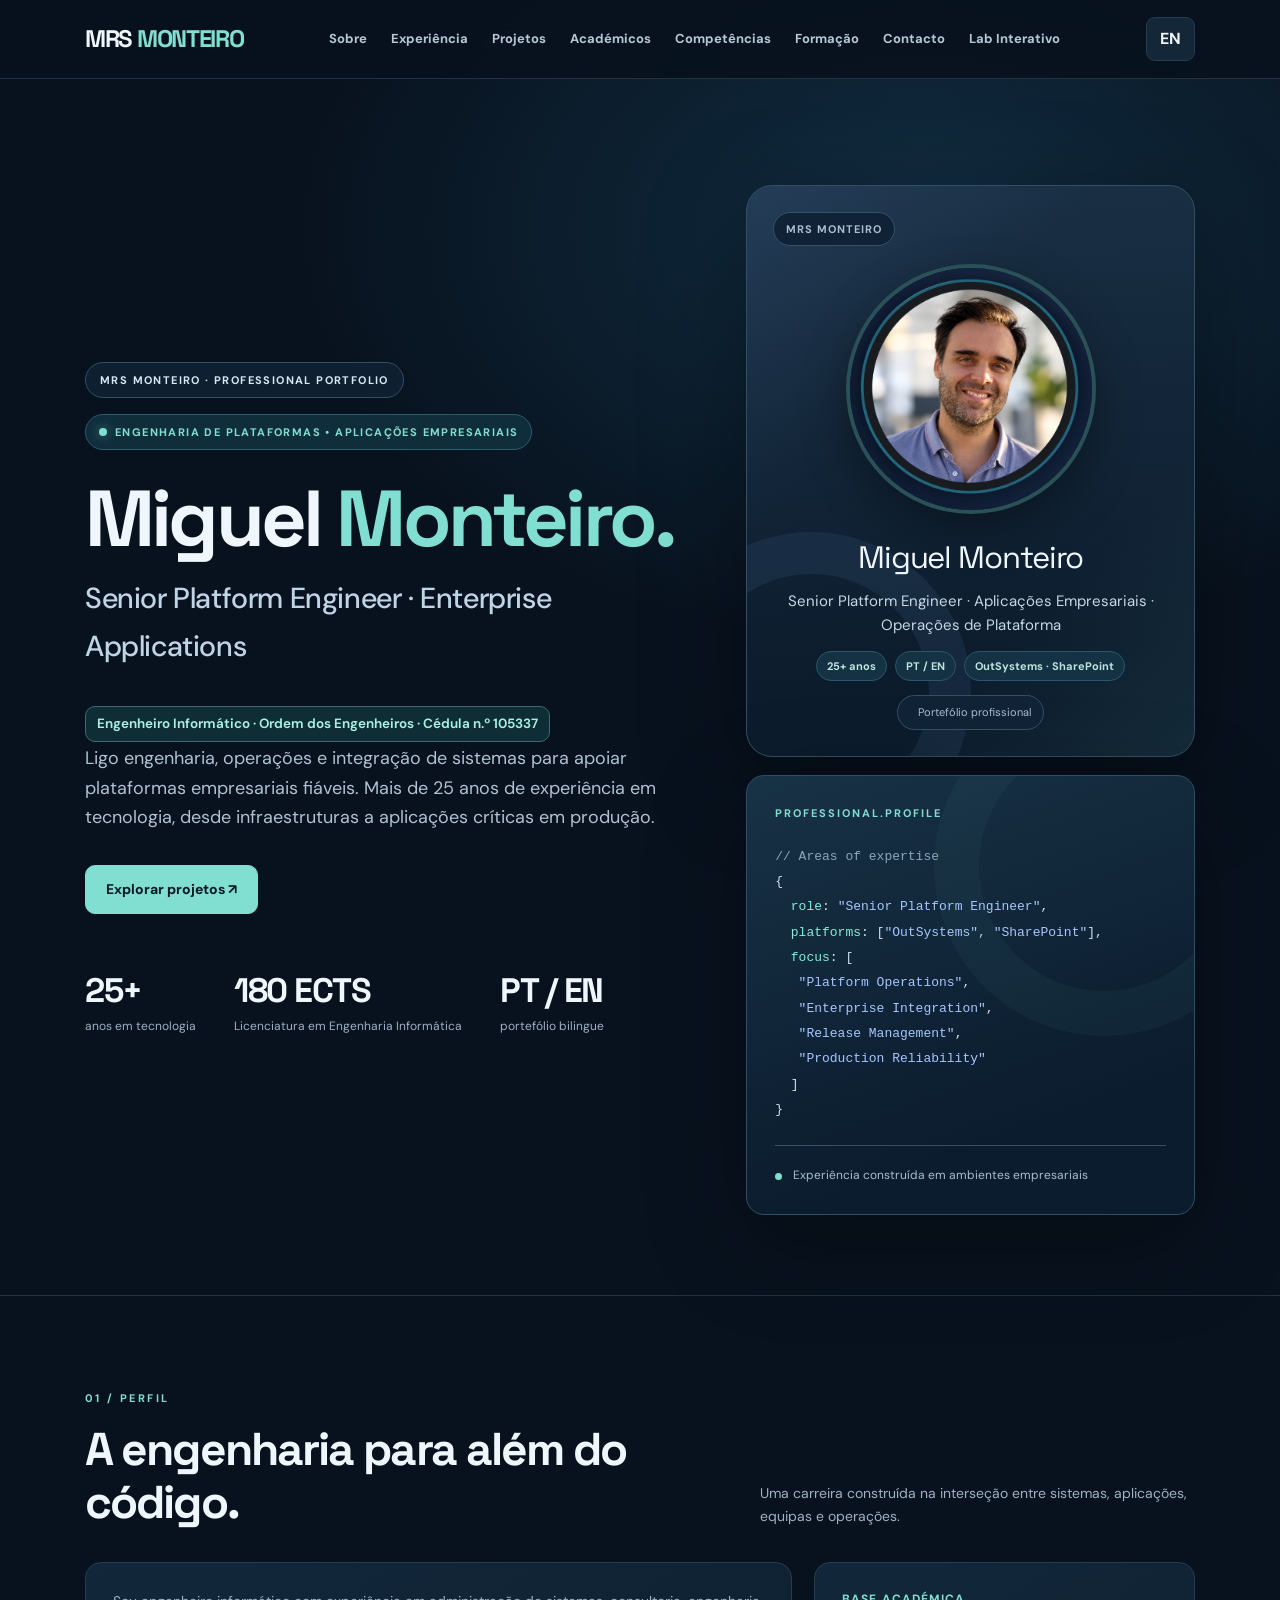
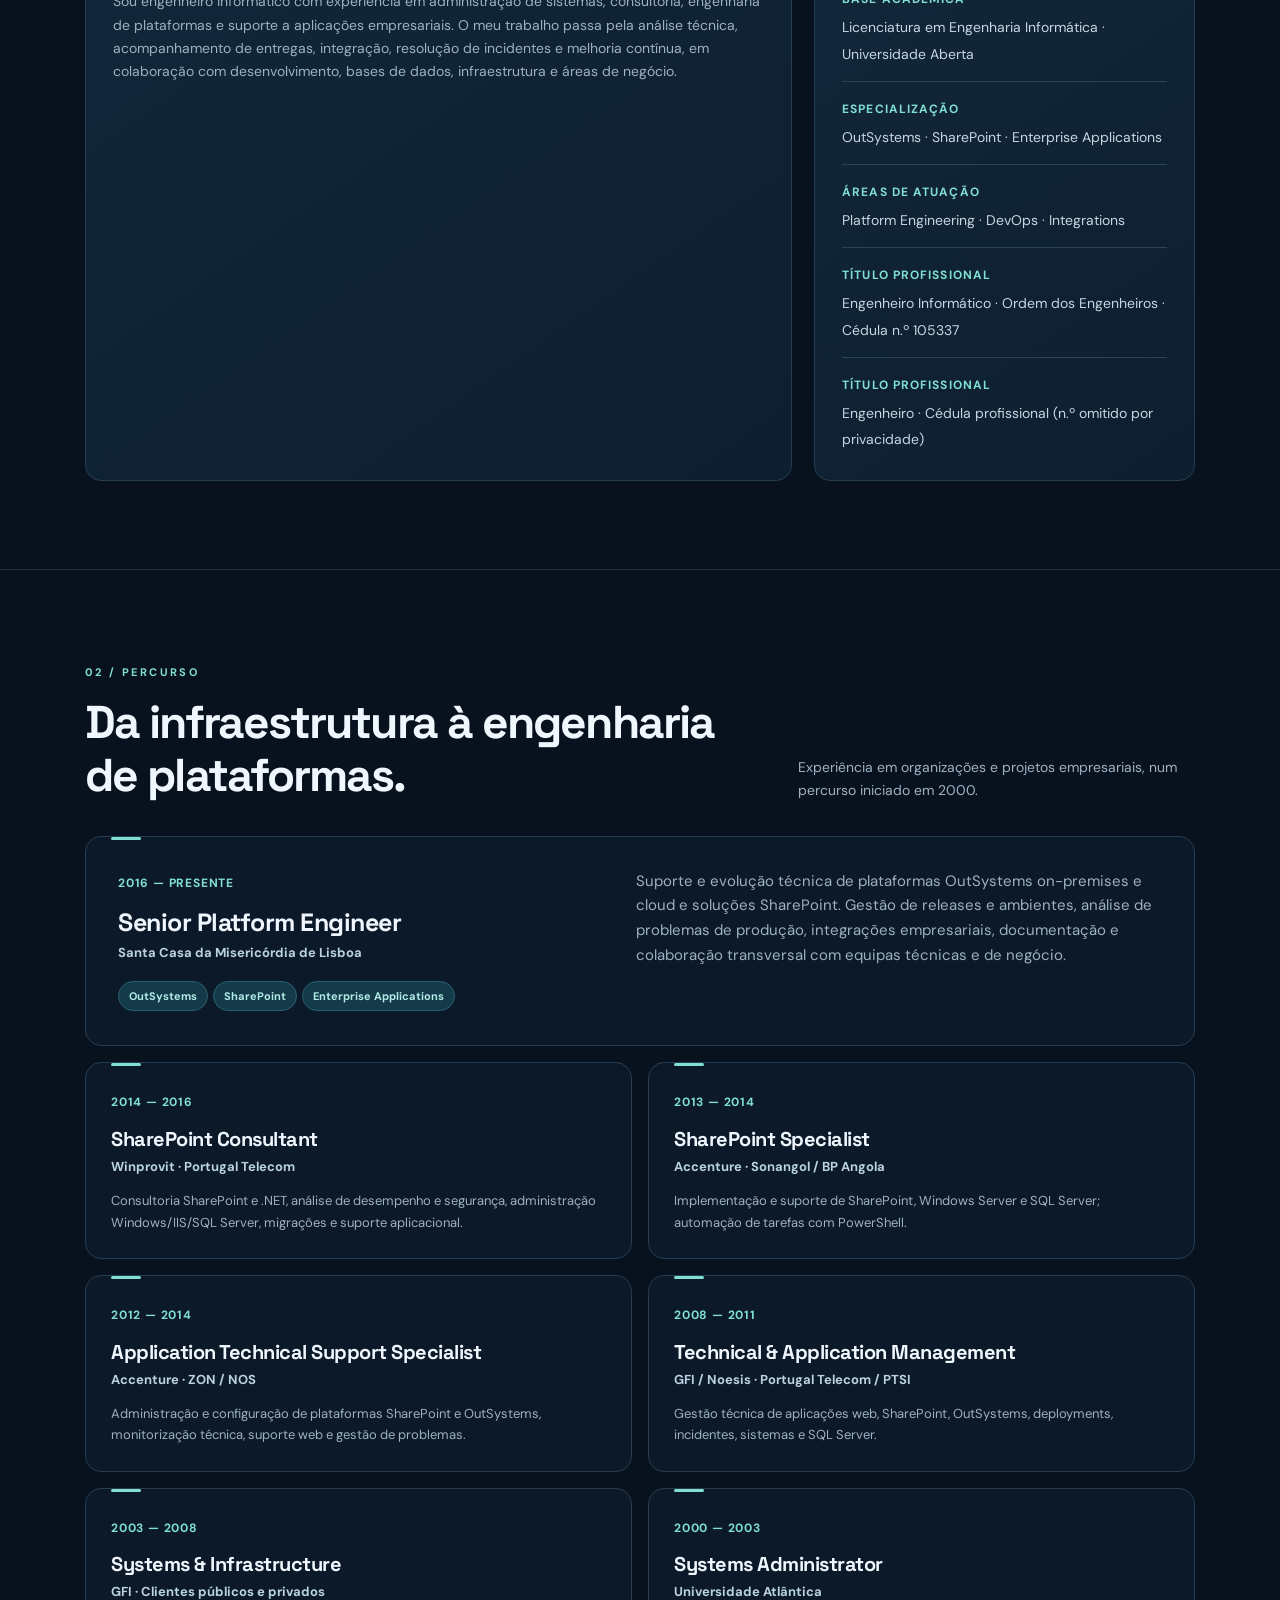
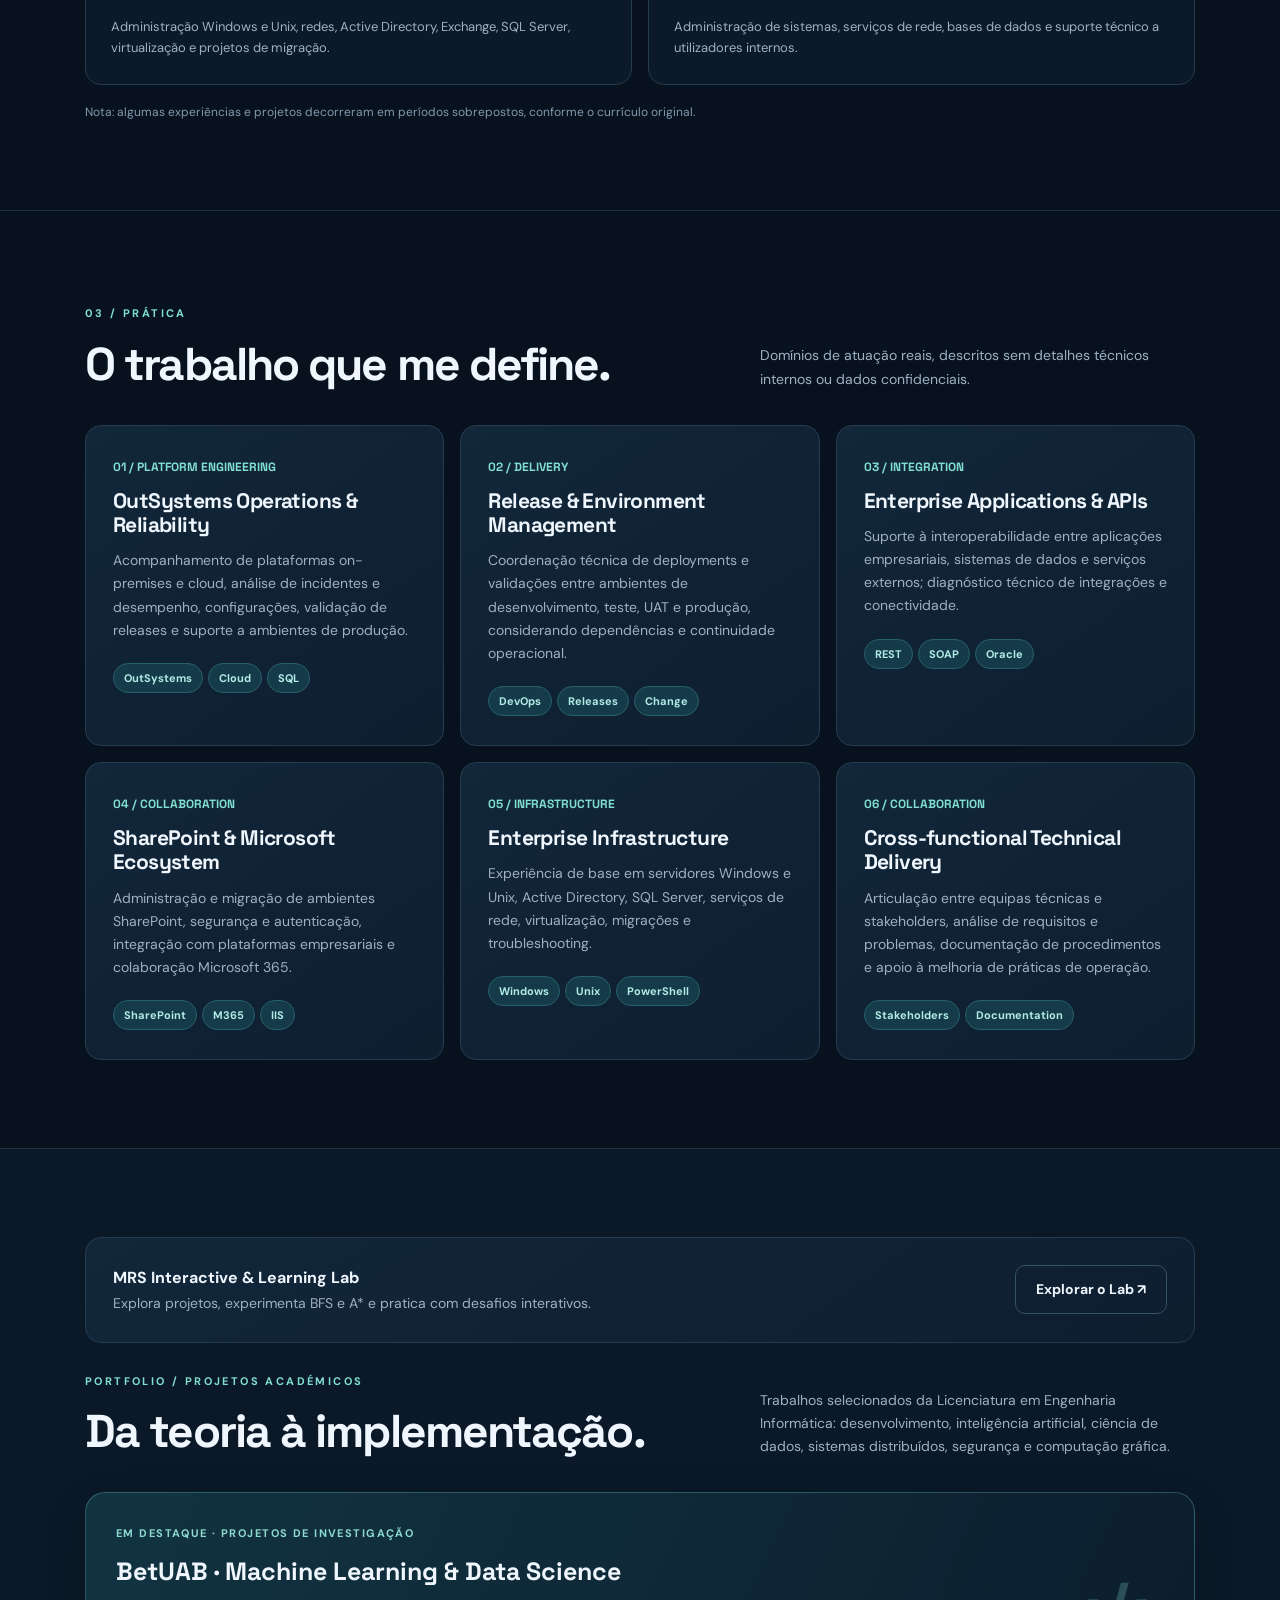
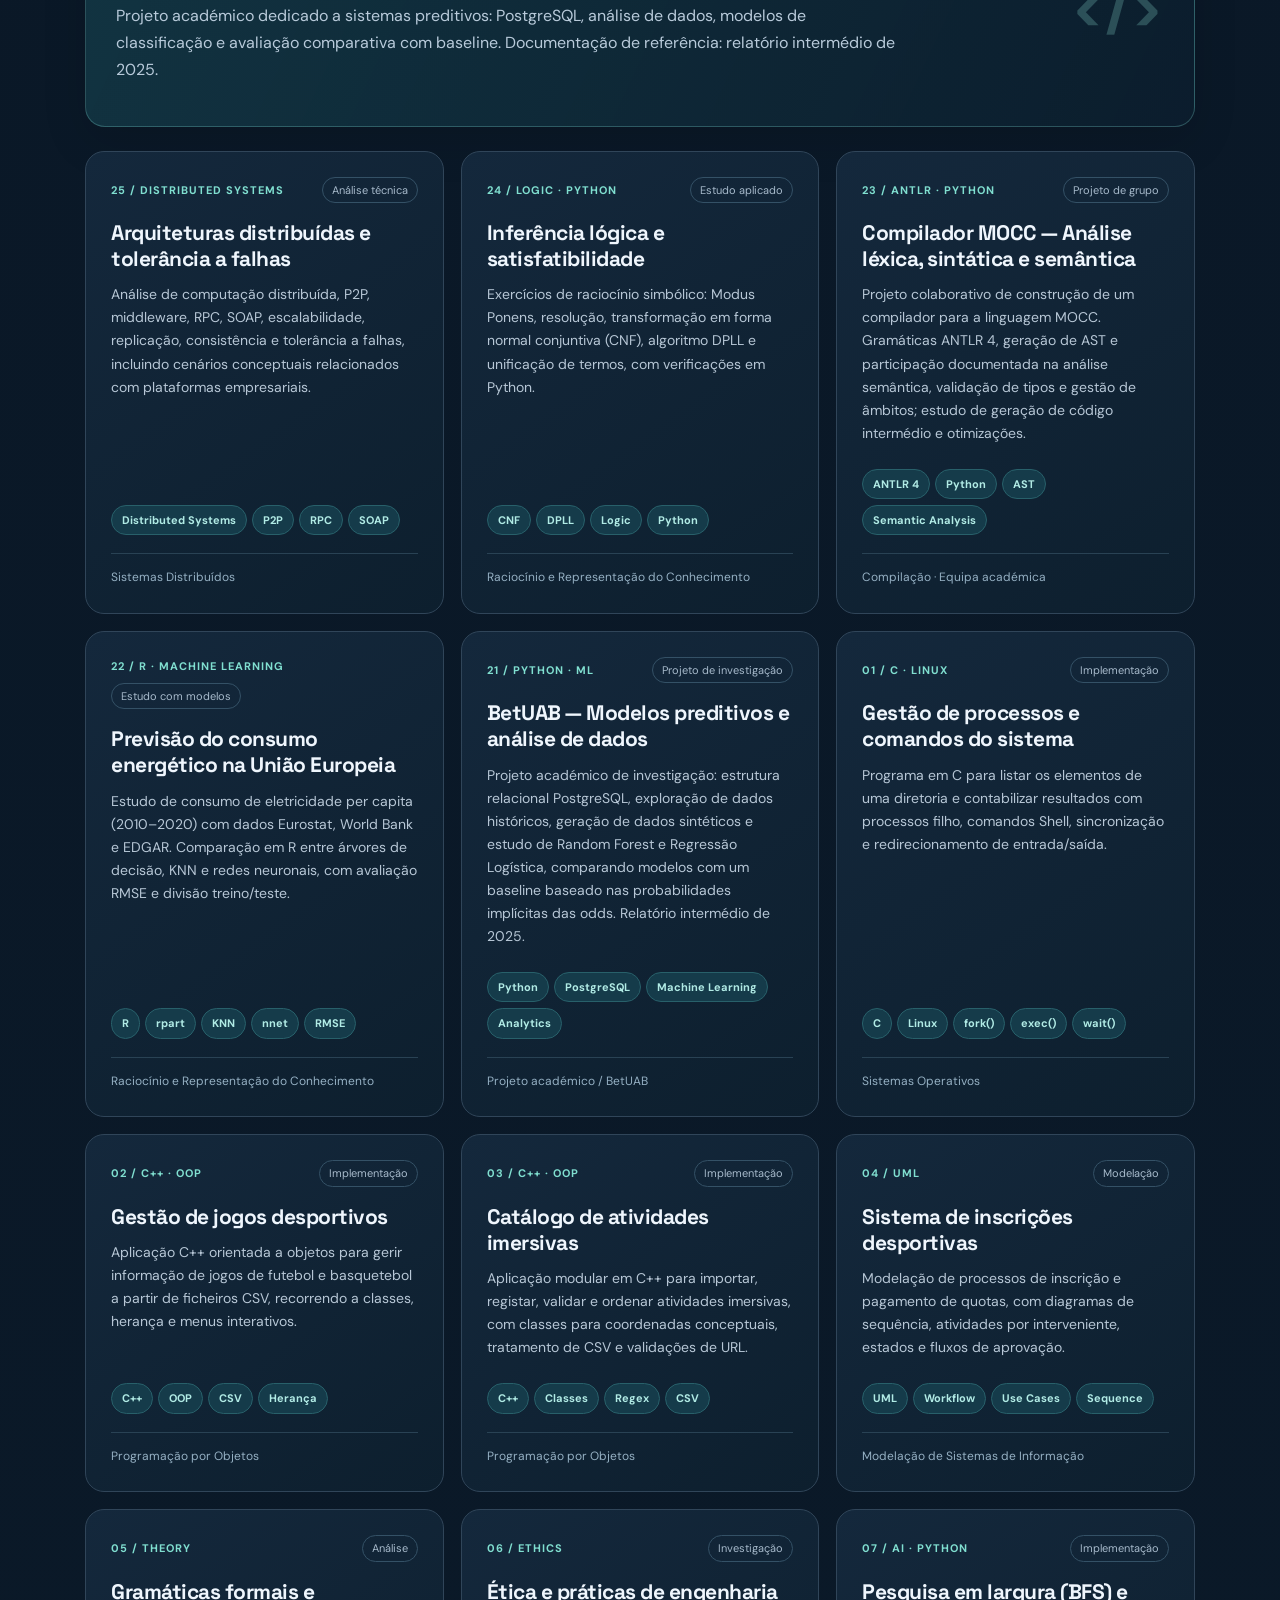
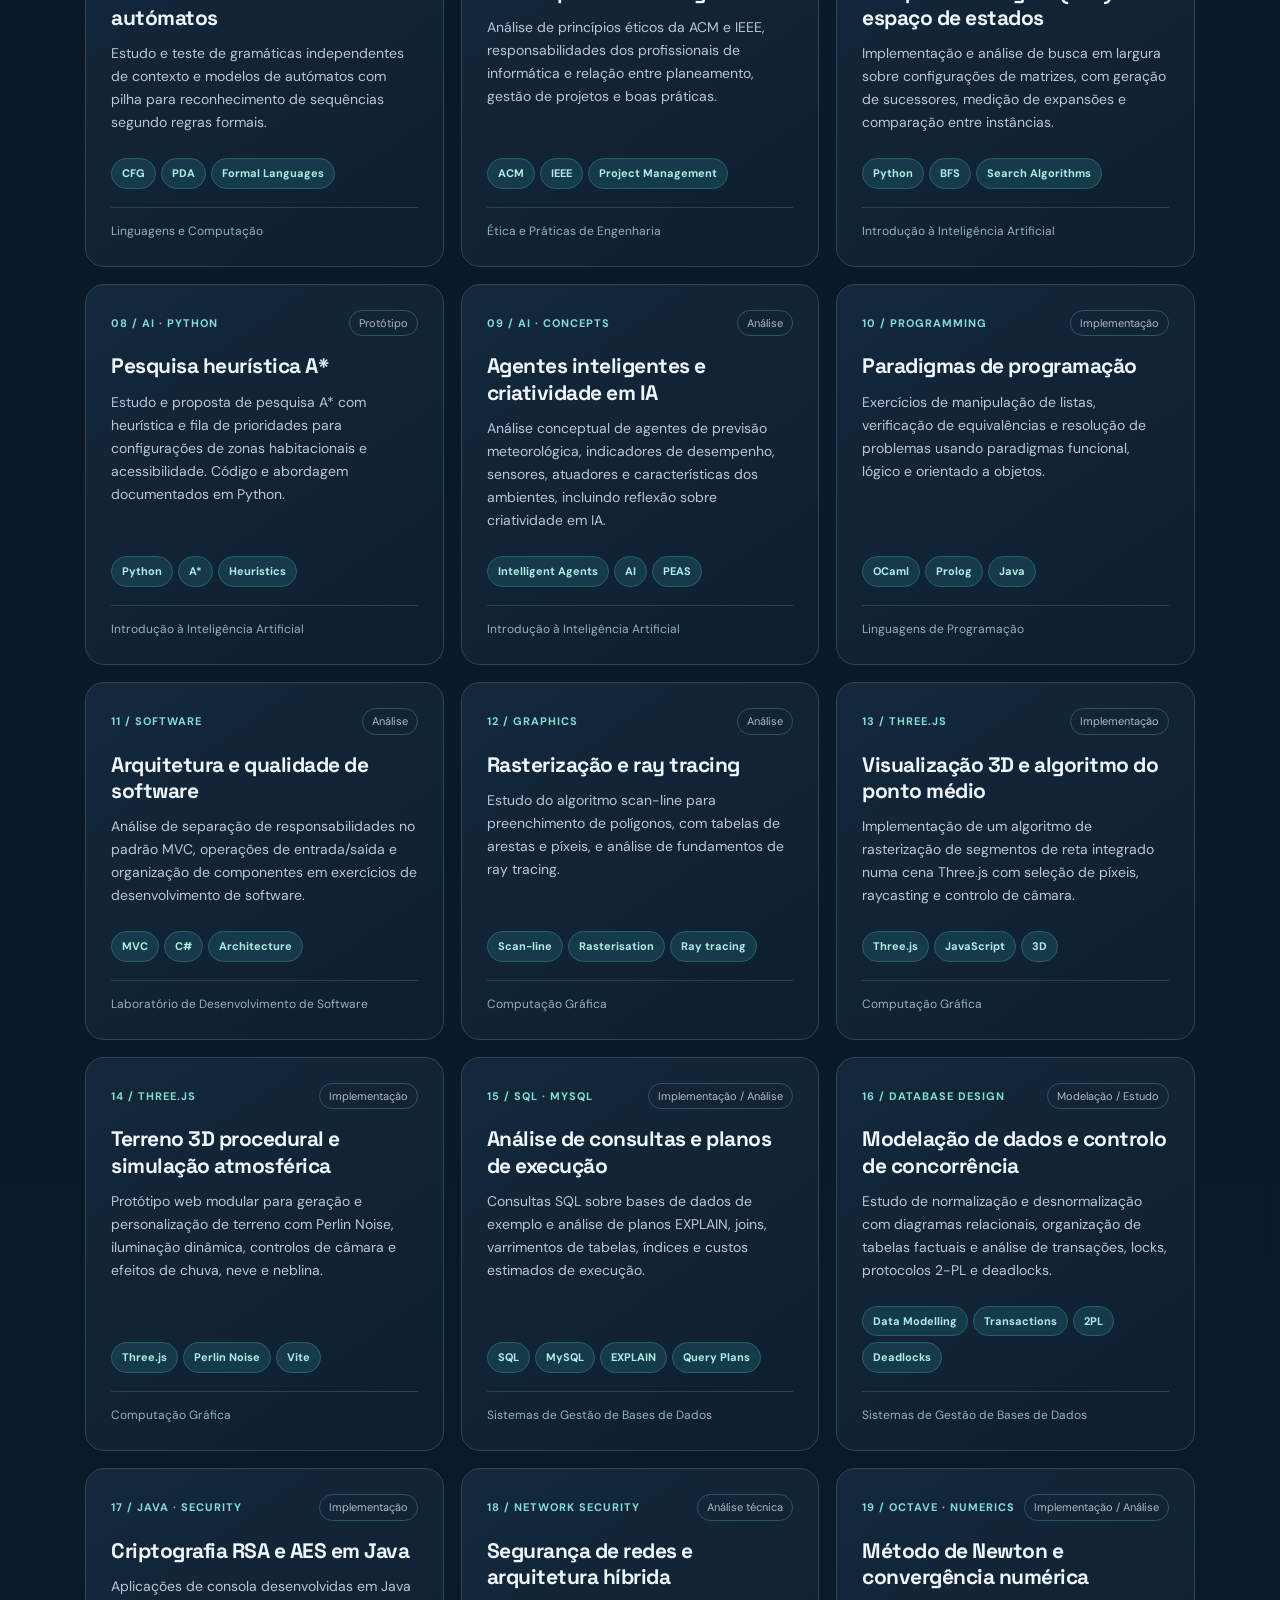
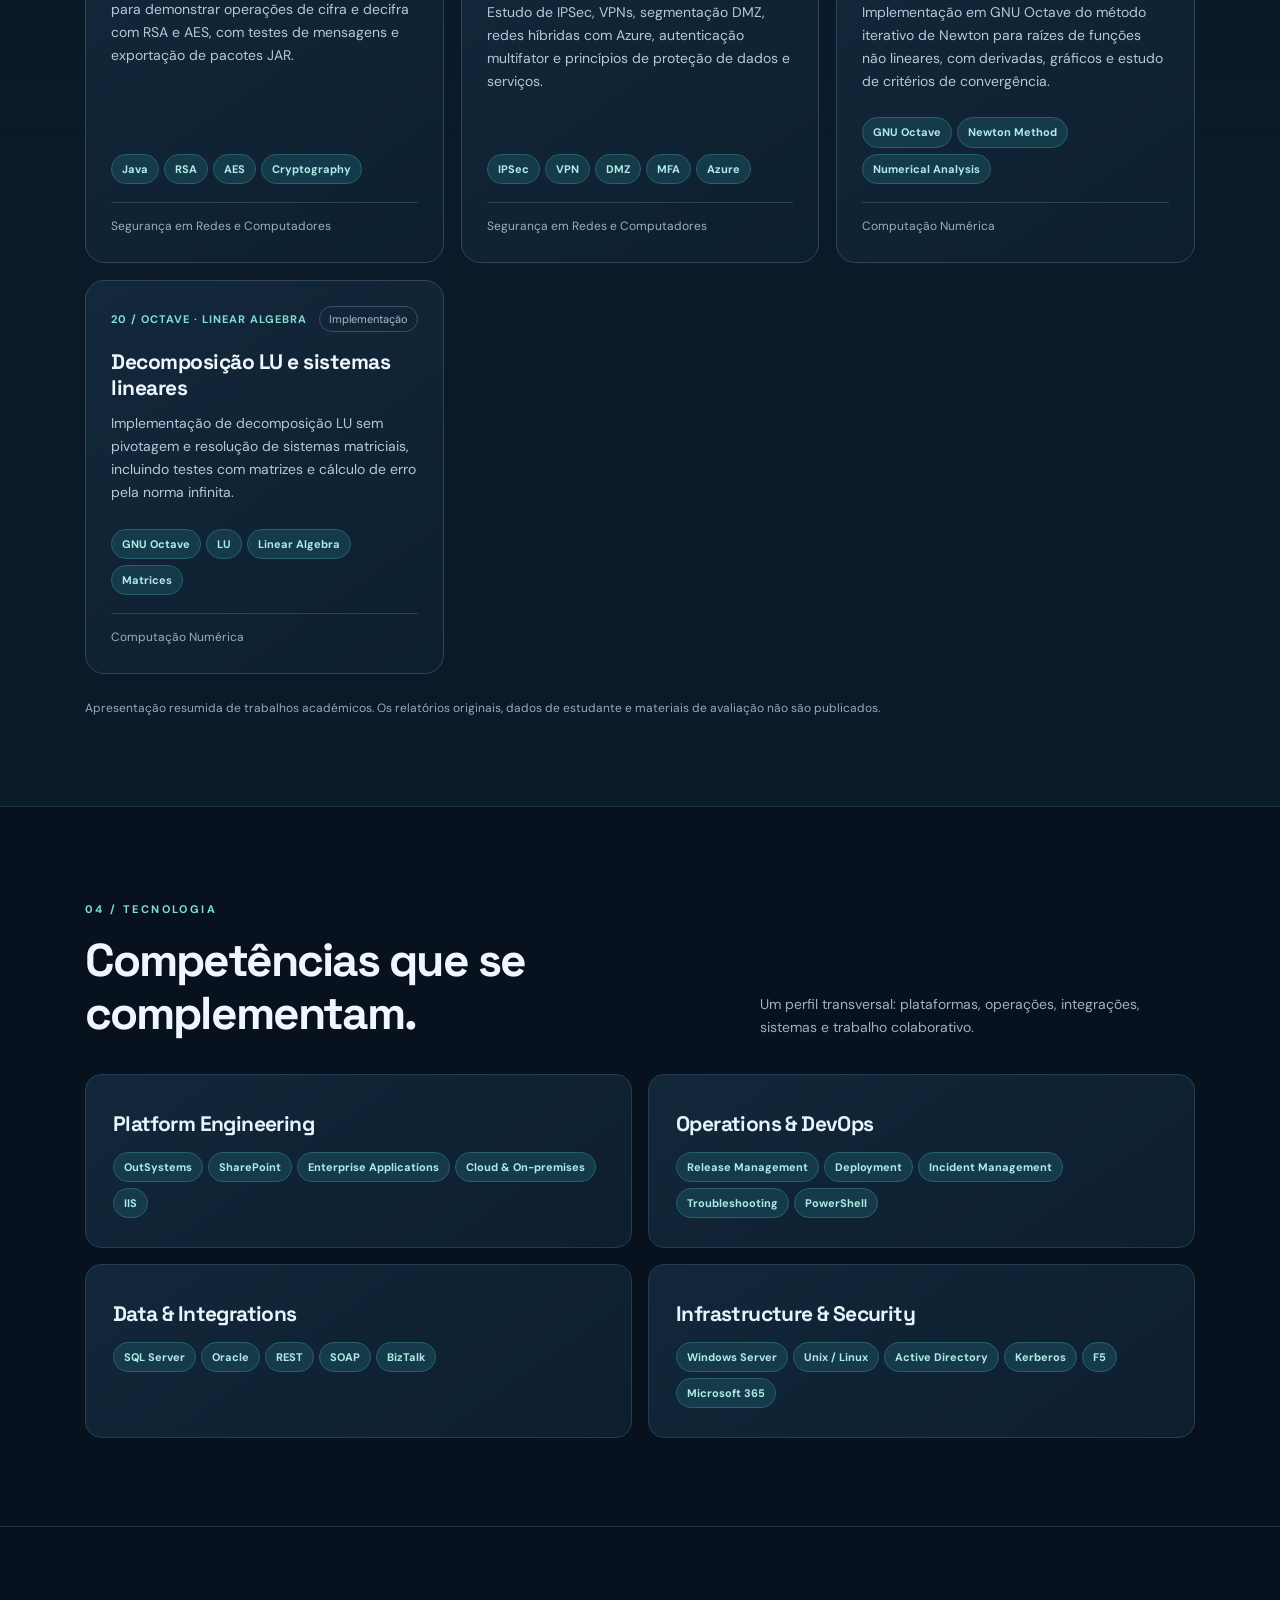
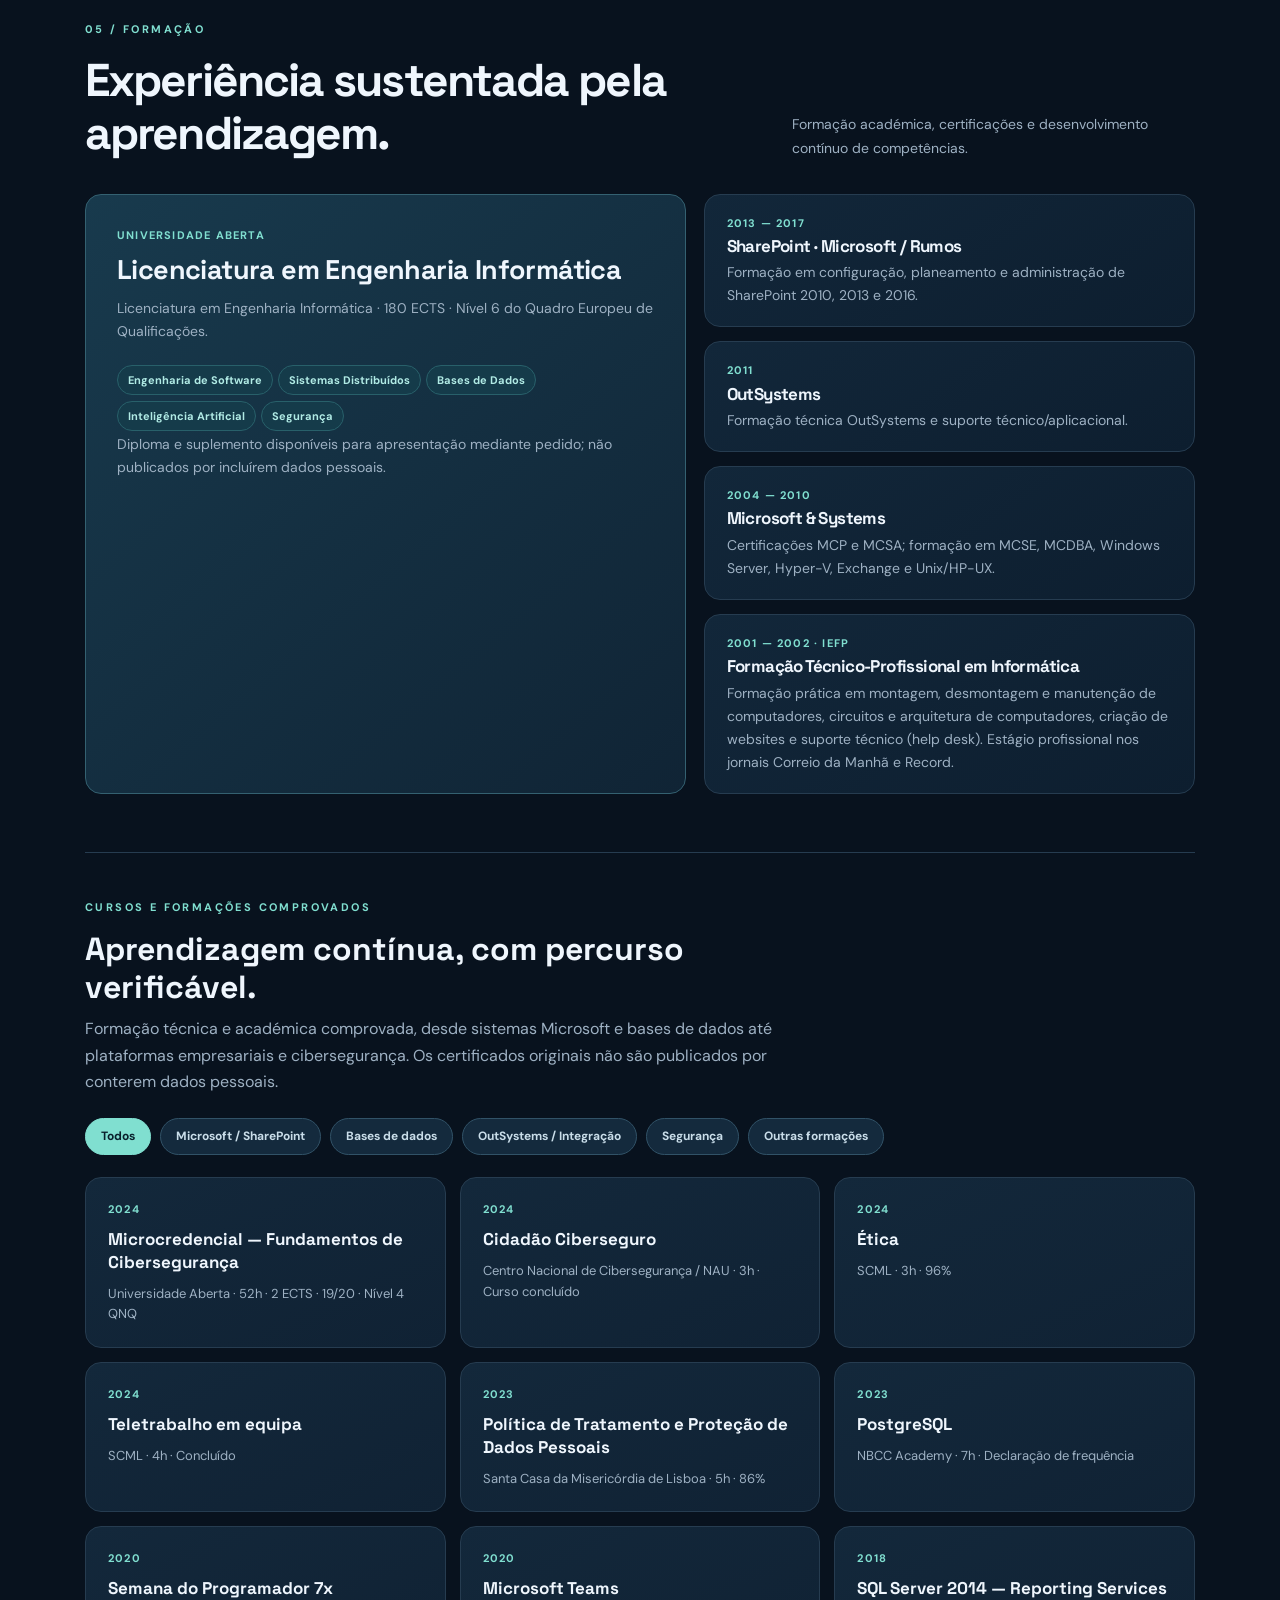
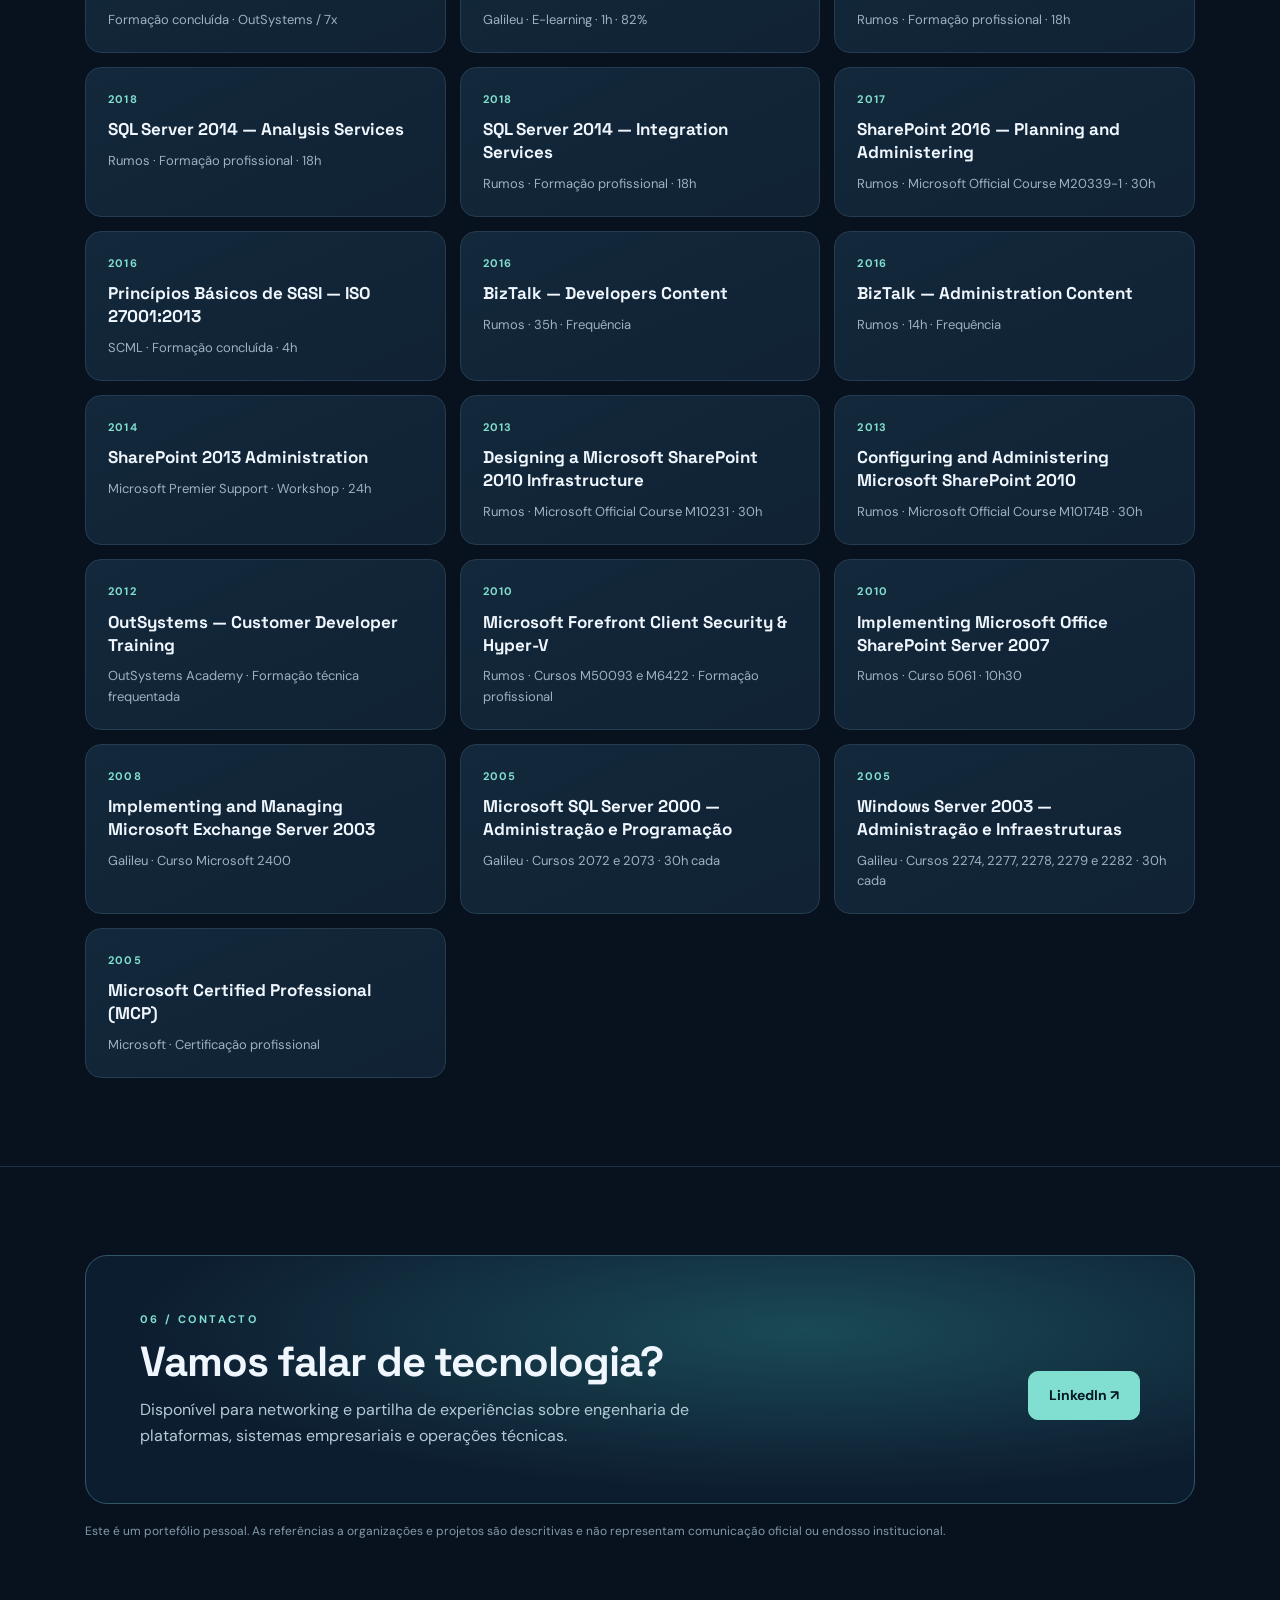
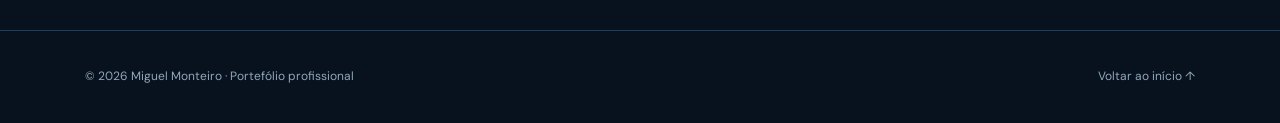
==== commit c990ca96: "Add files via upload" ====
--- a/index.html
+++ b/index.html
@@ -6,14 +6,45 @@
 <meta content="Miguel Monteiro — Senior Platform Engineer. Percurso em engenharia de plataformas, aplicações empresariais, OutSystems, SharePoint, DevOps e integração de sistemas." name="description"/>
 <meta content="website" property="og:type"/><meta content="MRS Monteiro | Miguel Monteiro — Senior Platform Engineer" property="og:title"/><meta content="Platform engineering, enterprise applications, integrations and reliable operations. 25+ years in technology." property="og:description"/>
 <title>MRS Monteiro | Miguel Monteiro — Senior Platform Engineer</title>
-<link rel="stylesheet" href="assets/css/style.css">
+<style>
+@import url('https://fonts.googleapis.com/css2?family=DM+Sans:wght@400;500;600;700&family=Space+Grotesk:wght@400;500;600;700&display=swap');
+:root{color-scheme:dark;--bg:#08121e;--bg2:#0b1928;--panel:#102235;--panel2:#13283c;--line:#263c50;--ink:#eff6fd;--muted:#9eb1c3;--accent:#80dfd0;--accent2:#7dafff;--glow:#1b5e77;--max:1170px}*{box-sizing:border-box}html{scroll-behavior:smooth;scroll-padding-top:100px}body{margin:0;background:var(--bg);color:var(--ink);font-family:'DM Sans',system-ui,-apple-system,Segoe UI,sans-serif;font-size:16px;line-height:1.65}body::before{content:"";position:absolute;z-index:-1;top:0;left:0;width:100%;height:850px;background:radial-gradient(ellipse at 72% 27%,#153b54aa,transparent 48%);pointer-events:none}a{color:inherit;text-decoration:none}button{font:inherit}a:focus-visible,button:focus-visible{outline:3px solid var(--accent);outline-offset:4px}::selection{background:#306b79;color:white}.container{max-width:var(--max);padding:0 30px;margin:auto}.top{position:sticky;top:0;z-index:50;background:#08121ee9;border-bottom:1px solid #203346;backdrop-filter:blur(16px)}.nav{min-height:78px;display:flex;align-items:center;justify-content:space-between;gap:26px}.logo{font-family:'Space Grotesk',sans-serif;font-size:24px;font-weight:700;letter-spacing:-1.3px;white-space:nowrap}.logo span{color:var(--accent)}.menu{display:flex;align-items:center;gap:24px}.menu a{font-size:13px;font-weight:700;color:#b7c7d6;transition:color .2s}.menu a:hover{color:var(--accent)}.navright{display:flex;gap:12px;align-items:center}.lang,.mobiletoggle{border:1px solid var(--line);color:var(--ink);background:#132738;border-radius:9px;padding:8px 13px;cursor:pointer;font-weight:700}.mobiletoggle{display:none}.statusdot{display:inline-block;width:8px;height:8px;background:var(--accent);border-radius:50%;box-shadow:0 0 12px #80dfd08a;margin-right:8px}.hero{padding:106px 0 80px;min-height:660px;display:flex;align-items:center}.hero-layout{display:grid;grid-template-columns:minmax(0,1.3fr) minmax(290px,.7fr);align-items:center;gap:48px}.eyebrow,.eyekicker{font-size:11px;letter-spacing:2.4px;text-transform:uppercase;font-weight:700;color:var(--accent)}.eyebrow{display:inline-flex;align-items:center;border:1px solid #2a5e69;background:#102d3c;border-radius:100px;padding:8px 13px;letter-spacing:1.4px}h1,h2,h3,h4{font-family:'Space Grotesk',sans-serif;line-height:1.15}h1{font-size:clamp(54px,7vw,91px);letter-spacing:-5px;margin:23px 0 11px}h1 span{color:var(--accent)}.role{font-size:clamp(21px,2.7vw,29px);font-weight:500;color:#bfd4e5;margin:0 0 23px;letter-spacing:-.4px}.lead{font-size:18px;max-width:700px;color:#b0c1d1;margin:0}.buttons{display:flex;gap:12px;flex-wrap:wrap;margin-top:32px}.button{display:inline-flex;align-items:center;justify-content:center;gap:10px;padding:12px 20px;border-radius:10px;font-size:14px;font-weight:700;background:var(--accent);color:#061824;border:1px solid var(--accent);transition:transform .2s,background .2s}.button:hover{transform:translateY(-2px);background:#a2f3e6}.button.outline{color:var(--ink);background:transparent;border-color:#365266}.button.outline:hover{background:#193248}.metrics{display:flex;gap:38px;flex-wrap:wrap;margin-top:55px}.metric strong{display:block;font:700 34px 'Space Grotesk',sans-serif;letter-spacing:-1.5px}.metric small{font-size:12px;color:var(--muted)}.hero-panel{position:relative;border:1px solid #2d5062;border-radius:22px;padding:28px;background:linear-gradient(160deg,#193449 0%,#0b1c2e 75%);box-shadow:0 26px 100px #0005;overflow:hidden}.hero-panel:after{content:"";position:absolute;top:-80px;right:-80px;width:250px;height:250px;border-radius:50%;border:45px solid #7dd9d00a}.panelcap{font-size:11px;color:var(--accent);text-transform:uppercase;letter-spacing:2px;font-weight:700}.terminal{margin-top:22px;font:500 13px/1.95 ui-monospace,Consolas,monospace;color:#d0e1ef;word-break:break-word}.term-key{color:#85edda}.term-value{color:#a6c6ff}.term-gray{color:#8ba5ba}.panelfoot{border-top:1px solid #315061;margin-top:23px;padding-top:20px;display:flex;align-items:center;gap:11px;font-size:12px;color:#a6bed0}.panelfoot .dot{height:7px;width:7px;border-radius:50%;background:var(--accent)}section{padding:88px 0;border-top:1px solid #1d3245}.sec-head{display:flex;justify-content:space-between;align-items:end;gap:35px;margin-bottom:34px}.sec-head h2{font-size:clamp(32px,4.5vw,46px);letter-spacing:-1.9px;margin:12px 0 0}.sec-head p{max-width:435px;color:var(--muted);margin:0;font-size:14px}.about-grid{display:grid;grid-template-columns:1.3fr .7fr;gap:22px}.card{background:linear-gradient(145deg,#12273a,#0d1e2f);border:1px solid var(--line);border-radius:16px;padding:27px}.card h3{font-size:21px;letter-spacing:-.6px;margin:10px 0 12px}.card p,.muted{color:var(--muted)}.card p{font-size:14px;margin:0}.about-text{font-size:17px;color:#b6c9d8;max-width:700px}.facts{display:grid;gap:18px}.fact{border-bottom:1px solid #2b4355;padding-bottom:14px}.fact:last-child{border:0;padding-bottom:0}.fact b{display:block;font-size:12px;color:var(--accent);text-transform:uppercase;letter-spacing:1.1px;margin-bottom:4px}.fact span{font-size:14px;color:#c7d5e0}.pill{display:inline-flex;align-items:center;background:#153b4a;color:#b1ebe5;border:1px solid #28606a;border-radius:100px;font-size:11px;font-weight:700;padding:5px 10px;margin:4px 5px 2px 0;white-space:nowrap}.feature-grid{display:grid;grid-template-columns:repeat(3,minmax(0,1fr));gap:16px}.feature-num{font-family:'Space Grotesk',sans-serif;color:var(--accent);font-size:12px;font-weight:700}.feature-icon{font-size:24px;margin-bottom:8px}.timeline{display:grid;grid-template-columns:1fr 1fr;gap:16px}.job{padding:25px;border:1px solid var(--line);border-radius:16px;background:var(--bg2);position:relative}.job:before{content:"";height:3px;width:30px;border-radius:4px;position:absolute;top:0;left:25px;background:var(--accent)}.period{font-size:12px;font-weight:700;color:var(--accent);letter-spacing:.8px}.job h3{font-size:20px;margin:13px 0 5px;letter-spacing:-.5px}.org{font-size:13px;color:#bad2e1;font-weight:700}.job p{font-size:13px;color:var(--muted);margin:13px 0 0}.job.featured{grid-column:span 2;display:grid;grid-template-columns:1fr 1.1fr;gap:40px;padding:32px}.job.featured h3{font-size:25px}.job.featured p{margin:0;font-size:15px}.note{font-size:12px;color:#8299ac;margin:18px 0 0}.skill-grid{display:grid;grid-template-columns:repeat(2,1fr);gap:16px}.skilltitle{color:#e6f4fc;font-size:17px;font-weight:700;margin:0 0 14px}.edu-grid{display:grid;grid-template-columns:1.1fr .9fr;gap:18px}.edu-main{padding:31px;background:linear-gradient(140deg,#183a4d,#102435);border-color:#346171}.edu-main h3{font-size:27px}.edu-list{display:grid;gap:14px}.edu-list .card{padding:19px 22px}.edu-list h3{font-size:17px;margin:5px 0}.smalllabel{font-size:11px;font-weight:700;text-transform:uppercase;color:var(--accent);letter-spacing:1.2px}.contact{background:radial-gradient(ellipse at 65% 30%,#1a4a56,#0d1d30 66%);border:1px solid #315667;border-radius:22px;padding:54px;display:flex;justify-content:space-between;gap:25px;align-items:center}.contact h2{font-size:clamp(28px,4vw,42px);margin:10px 0;letter-spacing:-1.1px}.contact p{color:#b3cad8;margin:0;max-width:575px}.footer{padding:36px 0;border-top:1px solid var(--line);font-size:12px;color:#91a7b8}.footerflex{display:flex;justify-content:space-between;gap:25px;flex-wrap:wrap}.footer a:hover{color:var(--accent)}.skip{position:absolute;top:-60px;left:10px;background:var(--accent);color:#08121e;padding:10px;z-index:100}.skip:focus{top:10px}@media(max-width:960px){.menu{gap:13px}.menu a{font-size:12px}.hero-layout{gap:23px}.hero-panel{padding:19px}h1{font-size:66px}}@media(max-width:780px){.container{padding:0 21px}.mobiletoggle{display:block}.menu{display:none;position:absolute;top:77px;left:0;right:0;padding:18px 22px 25px;background:#0c1b2a;border-bottom:1px solid var(--line);flex-direction:column;align-items:flex-start;gap:17px}.menu.open{display:flex}.menu a{font-size:15px}.hero{padding:68px 0}.hero-layout,.about-grid,.edu-grid{grid-template-columns:1fr}.hero-panel{max-width:520px}.sec-head{display:block}.sec-head p{margin-top:13px}.feature-grid{grid-template-columns:1fr}.job.featured{display:block;grid-column:span 1}.job.featured p{margin-top:13px}.timeline,.skill-grid{grid-template-columns:1fr}.contact{padding:32px;display:block}.contact .buttons{margin-top:27px}.metrics{gap:24px}section{padding:64px 0}h1{letter-spacing:-3px;font-size:clamp(50px,11vw,70px)}}@media(prefers-reduced-motion:reduce){html{scroll-behavior:auto}.button{transition:none}}
 
+/* Training credentials: public metadata only */
+.training-wrap{margin-top:58px;padding-top:40px;border-top:1px solid var(--line)}.training-intro{max-width:750px;margin-bottom:22px}.training-intro h3{font-family:'Space Grotesk',sans-serif;font-size:clamp(23px,3vw,32px);line-height:1.2;margin:10px 0}.training-intro p{color:var(--muted);margin:0}.training-grid{display:grid;grid-template-columns:repeat(3,minmax(0,1fr));gap:14px}.training-card{border:1px solid var(--line);background:linear-gradient(155deg,#13283b,#102234);border-radius:16px;padding:22px;transition:transform .2s,border-color .2s}.training-card:hover{transform:translateY(-3px);border-color:#4f8a99}.training-card h4{font-family:'Space Grotesk',sans-serif;font-size:17px;line-height:1.35;margin:10px 0}.training-card p{color:var(--muted);font-size:13px;line-height:1.55;margin:0}@media(max-width:900px){.training-grid{grid-template-columns:repeat(2,minmax(0,1fr))}}@media(max-width:600px){.training-grid{grid-template-columns:1fr}.training-wrap{margin-top:40px}}
+.hero-side{display:grid;gap:18px}.profile-card{position:relative;border:1px solid #2d5062;border-radius:22px;padding:22px;background:linear-gradient(165deg,#172f43 0%,#0b1c2e 78%);box-shadow:0 26px 100px #0005;overflow:hidden}.profile-card:after{content:'';position:absolute;bottom:-90px;left:-90px;width:240px;height:240px;border-radius:50%;border:40px solid #7dd9d00a}.profile-photo-wrap{display:flex;justify-content:center}.profile-photo-frame{width:min(100%,320px);aspect-ratio:1/1;border-radius:50%;overflow:hidden;border:4px solid rgba(128,223,208,.28);box-shadow:0 16px 50px rgba(0,0,0,.35);background:#0e1f30}.profile-photo{width:100%;height:100%;display:block;object-fit:cover;object-position:center 30%}.profile-caption{margin-top:18px;text-align:center;position:relative;z-index:1}.profile-name{font-family:'Space Grotesk',sans-serif;font-size:24px;letter-spacing:-.6px;margin:0 0 6px}.profile-title{font-size:14px;color:#bfd4e5;margin:0}.profile-mini{margin-top:10px;display:inline-flex;align-items:center;gap:8px;border:1px solid #315061;border-radius:999px;padding:7px 12px;font-size:11px;color:#a6bed0;background:#102235}@media(max-width:780px){.hero-side{order:-1}.profile-card{max-width:520px}.profile-photo-frame{width:min(100%,280px)}}
+.hero-layout{grid-template-columns:minmax(0,1.15fr) minmax(300px,.85fr);gap:54px}
+.hero-copy{max-width:760px}.hero-copy h1{font-size:clamp(52px,6.2vw,84px);letter-spacing:-3.8px}.hero-copy .lead{max-width:640px}
+.hero-badge{display:inline-flex;align-items:center;gap:10px;margin-bottom:16px;padding:8px 14px;border-radius:999px;border:1px solid #315061;background:rgba(16,34,53,.85);font-size:11px;font-weight:700;letter-spacing:1.4px;text-transform:uppercase;color:#d7e8f3}
+.hero-side{display:grid;gap:18px}
+.profile-card{position:relative;border:1px solid #315061;border-radius:26px;padding:26px;background:linear-gradient(175deg,#1a3045 0%,#0c1c2d 82%);box-shadow:0 26px 100px rgba(0,0,0,.35);overflow:hidden}
+.profile-card:before{content:'';position:absolute;inset:0;background:linear-gradient(135deg,rgba(125,175,255,.10),transparent 35%,transparent 70%,rgba(128,223,208,.08));pointer-events:none}
+.profile-card:after{content:'';position:absolute;bottom:-95px;left:-95px;width:235px;height:235px;border-radius:50%;border:42px solid rgba(125,175,255,.08)}
+.profile-tag{position:relative;z-index:1;display:inline-flex;align-items:center;gap:8px;margin:0 auto 18px;padding:7px 12px;border-radius:999px;border:1px solid #365266;background:#102235;color:#a9bfd1;font-size:11px;font-weight:700;letter-spacing:1px;text-transform:uppercase}
+.profile-photo-wrap{display:flex;justify-content:center;position:relative;z-index:1}
+.profile-photo-frame{width:min(100%,250px);aspect-ratio:1/1;border-radius:50%;overflow:hidden;border:4px solid rgba(128,223,208,.24);box-shadow:0 18px 45px rgba(0,0,0,.35);background:#0f2232}
+.profile-photo{width:100%;height:100%;display:block;object-fit:cover;object-position:center 26%}
+.profile-caption{margin-top:18px;text-align:center;position:relative;z-index:1}.profile-name{font-family:'Space Grotesk',sans-serif;font-size:31px;letter-spacing:-1.1px;margin:0 0 6px}.profile-title{font-size:15px;color:#c6d7e5;margin:0;line-height:1.6}.profile-mini{margin-top:14px;display:inline-flex;align-items:center;gap:8px;border:1px solid #315061;border-radius:999px;padding:7px 12px;font-size:11px;color:#a6bed0;background:#102235}.profile-meta{margin-top:14px;display:flex;justify-content:center;gap:8px;flex-wrap:wrap}.mini-pill{display:inline-flex;align-items:center;padding:5px 10px;border-radius:999px;background:#143243;border:1px solid #2b566a;color:#bce5df;font-size:11px;font-weight:700}
+.hero-panel{border-radius:18px;background:linear-gradient(160deg,#183246 0%,#0b1c2e 75%)}
+@media(max-width:960px){.hero-layout{grid-template-columns:1fr}.hero-side{max-width:520px}.hero-copy h1{font-size:64px}}
+@media(max-width:780px){.hero-copy h1{font-size:clamp(44px,10vw,62px);letter-spacing:-2.6px}.profile-photo-frame{width:min(100%,220px)}.profile-name{font-size:28px}}
 
-</head>
+/* Academic portfolio */
+.academic-section{background:linear-gradient(180deg,#0a1827,#0b1a29)}
+.academic-grid{display:grid;grid-template-columns:repeat(3,minmax(0,1fr));gap:17px}
+.academic-card{min-width:0;display:flex;flex-direction:column;background:linear-gradient(145deg,#14283c,#0d1f2e);border:1px solid #304559;border-radius:19px;padding:25px;transition:border-color .2s,transform .2s}
+.academic-card:hover{border-color:#65b8b1;transform:translateY(-3px)}
+.academic-head{display:flex;align-items:center;justify-content:space-between;gap:8px;flex-wrap:wrap}.academic-number{color:#80dfd0;font-size:11px;font-weight:700;letter-spacing:1px}.academic-type{color:#a7bacb;font-size:11px;border:1px solid #345166;border-radius:20px;padding:3px 9px}
+.academic-card h3{font-size:21px;line-height:1.25;margin:17px 0 11px;letter-spacing:-.5px}.academic-card p{color:#b7c7d6;font-size:14px;line-height:1.65;margin:0 0 15px;flex:1}.academic-tags{margin:5px 0 16px}.academic-foot{border-top:1px solid #294254;padding-top:14px;font-size:12px;color:#95b0c3}.academic-disclaimer{font-size:12px;color:#95aabe;margin:25px 0 0}
+@media(max-width:980px){.academic-grid{grid-template-columns:repeat(2,minmax(0,1fr))}}
+@media(max-width:620px){.academic-grid{grid-template-columns:1fr}.academic-card{padding:22px}}
+@media(min-width:781px) and (max-width:1140px){.menu{gap:12px}.menu a{font-size:11px}.logo{font-size:21px}}.academic-feature{display:flex;justify-content:space-between;align-items:center;gap:20px;margin:24px 0;border:1px solid rgba(125,216,207,.28);border-radius:20px;padding:26px 30px;background:linear-gradient(115deg,rgba(22,67,80,.65),rgba(12,30,46,.85));box-shadow:0 15px 45px rgba(0,0,0,.12)}.academic-feature-label{color:#8ddacf;font-size:11px;font-weight:700;letter-spacing:.13em}.academic-feature h3{font-family:'Space Grotesk',sans-serif;margin:12px 0;font-size:25px}.academic-feature p{color:#b8cada;line-height:1.7;max-width:780px}.academic-feature-code{font-size:58px;color:rgba(139,224,210,.25);font-weight:800}@media(max-width:600px){.academic-feature{padding:20px}.academic-feature-code{display:none}}.engineer-credential{display:inline-block;margin:12px 0 2px;padding:7px 11px;border-radius:10px;border:1px solid #416a70;background:#0f2d34;color:#a8f0e1;font-size:.84rem;font-weight:650;line-height:1.5}
+</style>
+<style>.training-filters{display:flex;flex-wrap:wrap;gap:9px;margin:22px 0}.filter-btn{background:#142a3d;color:#c9dde9;border:1px solid #315267;border-radius:24px;padding:8px 15px;font-size:12px;font-weight:700;cursor:pointer}.filter-btn:hover,.filter-btn.active{background:#80dfd0;color:#09202c;border-color:#80dfd0}.training-card[hidden]{display:none!important}</style><style>@media(max-width:420px){.logo{font-size:18px;letter-spacing:-.5px}}</style></head>
 <body>
 <a class="skip" data-en="Skip to content" data-pt="Saltar para o conteúdo" href="#conteudo">Saltar para o conteúdo</a>
-<header class="top"><nav aria-label="Navegação principal" class="container nav"><a aria-label="MRS Monteiro — início" class="logo" href="#inicio">MRS <span>MONTEIRO</span></a><div class="menu" id="menu"><a data-en="About" data-pt="Sobre" href="#sobre">Sobre</a><a data-en="Experience" data-pt="Experiência" href="#experiencia">Experiência</a><a data-en="Projects" data-pt="Projetos" href="#projetos">Projetos</a><a data-en="Academic" data-pt="Académicos" href="#academicos">Académicos</a><a data-en="Skills" data-pt="Competências" href="#competencias">Competências</a><a data-en="Education" data-pt="Formação" href="#formacao">Formação</a><a data-en="Contact" data-pt="Contacto" href="#contactos">Contacto</a><a data-en="Interactive Lab" data-pt="Lab Interativo"href="https://lab.mrs-monteiro.com/">Lab Interativo</a></div><div class="navright"><button aria-label="Switch language" class="lang" id="lang" type="button">EN</button><button aria-controls="menu" aria-expanded="false" aria-label="Abrir menu" class="mobiletoggle" id="navtoggle" type="button">☰</button></div></nav></header>
-<main id="conteudo"><div class="hero" id="inicio"><div class="container hero-layout"><div class="hero-copy"><div class="hero-badge">MRS Monteiro · Professional Portfolio</div><div class="eyebrow"><i class="statusdot"></i><span data-en="Platform engineering • Enterprise applications" data-pt="Engenharia de plataformas • Aplicações empresariais">Engenharia de plataformas • Aplicações empresariais</span></div><h1>Miguel <span>Monteiro.</span></h1><p class="role" data-en="Senior Platform Engineer · Enterprise Applications" data-pt="Senior Platform Engineer · Enterprise Applications">Senior Platform Engineer · Enterprise Applications</p><p class="engineer-credential" data-en="Informatics Engineer · Portuguese Order of Engineers · Registration no. 105337" data-pt="Engenheiro Informático · Ordem dos Engenheiros · Cédula n.º 105337">Engenheiro Informático · Ordem dos Engenheiros · Cédula n.º 105337</p><p class="lead" data-en="With over 25 years of experience in Information Technology, I have built a career that has evolved from systems administration and infrastructure to software engineering, enterprise platforms and technology integration. My experience spans Cloud and On-Premises environments, with a strong background in OutSystems, SharePoint, databases and enterprise integrations, incorporating Center of Excellence (CoE) and DevOps practices, technical governance, release management and continuous improvement." data-pt="Com mais de 25 anos de experiência em Tecnologias de Informação, construí um percurso profissional que evoluiu da administração de sistemas e infraestruturas para a engenharia de software, plataformas empresariais e integração de soluções tecnológicas. A minha experiência abrange ambientes Cloud e On-Premises, com forte ligação ao ecossistema OutSystems, SharePoint, bases de dados e integrações empresariais, incorporando práticas de Center of Excellence (CoE) e DevOps, governação técnica, gestão de releases e melhoria contínua.">Com mais de 25 anos de experiência em Tecnologias de Informação, construí um percurso profissional que evoluiu da administração de sistemas e infraestruturas para a engenharia de software, plataformas empresariais e integração de soluções tecnológicas. A minha experiência abrange ambientes Cloud e On-Premises, com forte ligação ao ecossistema OutSystems, SharePoint, bases de dados e integrações empresariais, incorporando práticas de Center of Excellence (CoE) e DevOps, governação técnica, gestão de releases e melhoria contínua.</p><div class="buttons"><a class="button" data-en="Explore work ↗" data-pt="Explorar projetos ↗" href="#projetos">Explorar projetos ↗</a><a class="button outline" href="https://github.com/2002062" rel="noopener noreferrer" target="_blank">GitHub ↗</a></div><div class="metrics"><div class="metric"><strong>25+</strong><small data-en="years in technology" data-pt="anos em tecnologia">anos em tecnologia</small></div><div class="metric"><strong>180 ECTS</strong><small data-en="Informatics Engineering degree" data-pt="Licenciatura em Engenharia Informática">Licenciatura em Engenharia Informática</small></div><div class="metric"><strong>PT / EN</strong><small data-en="bilingual portfolio" data-pt="portefólio bilingue">portefólio bilingue</small></div></div></div><div class="hero-side">
+<header class="top"><nav aria-label="Navegação principal" class="container nav"><a aria-label="MRS Monteiro — início" class="logo" href="#inicio">MRS <span>MONTEIRO</span></a><div class="menu" id="menu"><a data-en="About" data-pt="Sobre" href="#sobre">Sobre</a><a data-en="Experience" data-pt="Experiência" href="#experiencia">Experiência</a><a data-en="Projects" data-pt="Projetos" href="#projetos">Projetos</a><a data-en="Academic" data-pt="Académicos" href="#academicos">Académicos</a><a data-en="Skills" data-pt="Competências" href="#competencias">Competências</a><a data-en="Education" data-pt="Formação" href="#formacao">Formação</a><a data-en="Contact" data-pt="Contacto" href="#contactos">Contacto</a><a data-en="Interactive Lab" data-pt="Lab Interativo" href="https://lab.mrs-monteiro.com/">Lab Interativo</a></div><div class="navright"><button aria-label="Switch language" class="lang" id="lang" type="button">EN</button><button aria-controls="menu" aria-expanded="false" aria-label="Abrir menu" class="mobiletoggle" id="navtoggle" type="button">☰</button></div></nav></header>
+<main id="conteudo"><div class="hero" id="inicio"><div class="container hero-layout"><div class="hero-copy"><div class="hero-badge">MRS Monteiro · Professional Portfolio</div><div class="eyebrow"><i class="statusdot"></i><span data-en="Platform engineering • Enterprise applications" data-pt="Engenharia de plataformas • Aplicações empresariais">Engenharia de plataformas • Aplicações empresariais</span></div><h1>Miguel <span>Monteiro.</span></h1><p class="role" data-en="Senior Platform Engineer · Enterprise Applications" data-pt="Senior Platform Engineer · Enterprise Applications">Senior Platform Engineer · Enterprise Applications</p><p class="engineer-credential" data-en="Informatics Engineer · Portuguese Order of Engineers · Registration no. 105337" data-pt="Engenheiro Informático · Ordem dos Engenheiros · Cédula n.º 105337">Engenheiro Informático · Ordem dos Engenheiros · Cédula n.º 105337</p><p class="lead" data-en="Bridging engineering, operations and systems integration to support reliable enterprise platforms. Over 25 years in technology, from infrastructure to business-critical production applications." data-pt="Ligo engenharia, operações e integração de sistemas para apoiar plataformas empresariais fiáveis. Mais de 25 anos de experiência em tecnologia, desde infraestruturas a aplicações críticas em produção.">Ligo engenharia, operações e integração de sistemas para apoiar plataformas empresariais fiáveis. Mais de 25 anos de experiência em tecnologia, desde infraestruturas a aplicações críticas em produção.</p><div class="buttons"><a class="button" data-en="Explore work ↗" data-pt="Explorar projetos ↗" href="#projetos">Explorar projetos ↗</a></div><div class="metrics"><div class="metric"><strong>25+</strong><small data-en="years in technology" data-pt="anos em tecnologia">anos em tecnologia</small></div><div class="metric"><strong>180 ECTS</strong><small data-en="Informatics Engineering degree" data-pt="Licenciatura em Engenharia Informática">Licenciatura em Engenharia Informática</small></div><div class="metric"><strong>PT / EN</strong><small data-en="bilingual portfolio" data-pt="portefólio bilingue">portefólio bilingue</small></div></div></div><div class="hero-side">
 <aside aria-label="Retrato profissional" class="profile-card">
 <div class="profile-tag">MRS MONTEIRO</div>
 <div class="profile-photo-wrap">
@@ -33,31 +64,31 @@
 </div>
 </aside>
 <div aria-label="Resumo de competências" class="hero-panel"><div class="panelcap">professional.profile</div><div class="terminal"><span class="term-gray">// Areas of expertise</span><br/>{<br/>  <span class="term-key">role</span>: <span class="term-value">"Senior Platform Engineer"</span>,<br/>  <span class="term-key">platforms</span>: [<span class="term-value">"OutSystems", "SharePoint"</span>],<br/>  <span class="term-key">focus</span>: [<br/>   <span class="term-value">"Platform Operations"</span>,<br/>   <span class="term-value">"Enterprise Integration"</span>,<br/>   <span class="term-value">"Release Management"</span>,<br/>   <span class="term-value">"Production Reliability"</span><br/>  ]<br/>}</div><div class="panelfoot"><span class="dot"></span><span data-en="Experience built across enterprise environments" data-pt="Experiência construída em ambientes empresariais">Experiência construída em ambientes empresariais</span></div></div></div></div></div>
-<section id="sobre"><div class="container"><div class="sec-head"><div><span class="eyekicker">01 / <span data-en="PROFILE" data-pt="PERFIL">PERFIL</span></span><h2 data-en="Engineering beyond the code." data-pt="A engenharia para além do código.">A engenharia para além do código.</h2></div><p data-en="A career at the intersection of systems, applications, teams and operations." data-pt="Uma carreira construída na interseção entre sistemas, aplicações, equipas e operações.">Uma carreira construída na interseção entre sistemas, aplicações, equipas e operações.</p></div><div class="about-grid"><article class="card"><p class="about-text" data-en="I am an informatics engineer with experience in systems administration, consulting, platform engineering and enterprise application support. My work spans technical analysis, delivery coordination, integration, incident resolution and continuous improvement, collaborating with development, database, infrastructure and business teams." data-pt="Sou engenheiro informático com experiência em administração de sistemas, consultoria, engenharia de plataformas e suporte a aplicações empresariais. O meu trabalho passa pela análise técnica, acompanhamento de entregas, integração, resolução de incidentes e melhoria contínua, em colaboração com desenvolvimento, bases de dados, infraestrutura e áreas de negócio.">Sou engenheiro informático com experiência em administração de sistemas, consultoria, engenharia de plataformas e suporte a aplicações empresariais. O meu trabalho passa pela análise técnica, acompanhamento de entregas, integração, resolução de incidentes e melhoria contínua, em colaboração com desenvolvimento, bases de dados, infraestrutura e áreas de negócio.</p><p class="about-text" data-en="With a practical and cross-functional approach, I seek to understand complex systems, solve technical challenges and align technology with business needs. I am currently expanding my knowledge of Artificial Intelligence, automation and Python, exploring new ways to improve engineering and the evolution of technology solutions." data-pt="Com uma abordagem prática e transversal, procuro compreender sistemas complexos, resolver desafios técnicos e alinhar a tecnologia com as necessidades do negócio. Atualmente, aprofundo conhecimentos em Inteligência Artificial, automação e Python, explorando novas formas de melhorar a engenharia e a evolução das soluções tecnológicas.">Com uma abordagem prática e transversal, procuro compreender sistemas complexos, resolver desafios técnicos e alinhar a tecnologia com as necessidades do negócio. Atualmente, aprofundo conhecimentos em Inteligência Artificial, automação e Python, explorando novas formas de melhorar a engenharia e a evolução das soluções tecnológicas.</p></article><aside class="card facts"><div class="fact"><b data-en="Education" data-pt="Base académica">Base académica</b><span data-en="Informatics Engineering degree · Universidade Aberta" data-pt="Licenciatura em Engenharia Informática · Universidade Aberta">Licenciatura em Engenharia Informática · Universidade Aberta</span></div><div class="fact"><b data-en="Specialism" data-pt="Especialização">Especialização</b><span>OutSystems · SharePoint · Enterprise Applications</span></div><div class="fact"><b data-en="Focus areas" data-pt="Áreas de atuação">Áreas de atuação</b><span>Platform Engineering · DevOps · Integrations</span></div><div class="fact"><b data-en="Professional title" data-pt="Título profissional">Título profissional</b><span data-en="Informatics Engineer · Portuguese Order of Engineers · Registration no. 105337" data-pt="Engenheiro Informático · Ordem dos Engenheiros · Cédula n.º 105337">Engenheiro Informático · Ordem dos Engenheiros · Cédula n.º 105337</span></div></aside></div></div></section>
-<section id="experiencia"><div class="container"><div class="sec-head"><div><span class="eyekicker">02 / <span data-en="CAREER" data-pt="PERCURSO">PERCURSO</span></span><h2 data-en="From infrastructure to platform engineering." data-pt="Da infraestrutura à engenharia de plataformas.">Da infraestrutura à engenharia de plataformas.</h2></div><p data-en="Enterprise experience across organisations and projects, in a career beginning in 2000." data-pt="Experiência em organizações e projetos empresariais, num percurso iniciado em 2000.">Experiência em organizações e projetos empresariais, num percurso iniciado em 2000.</p></div><div class="timeline"><article class="job featured"><div><span class="period">2016 — <span data-en="PRESENT" data-pt="PRESENTE">PRESENTE</span></span><h3>Senior Platform Engineer</h3><div class="org">Santa Casa da Misericórdia de Lisboa</div><div style="margin-top:14px"><span class="pill">OutSystems</span><span class="pill">SharePoint</span><span class="pill">Enterprise Applications</span></div></div><details class="job-details"><summary data-en="View responsibilities" data-pt="Ver responsabilidades">Ver responsabilidades</summary><p data-en="Technical support and evolution of on-premises and cloud OutSystems platforms and SharePoint solutions. Release and environment management, production incident analysis, enterprise integrations, documentation and collaboration with technical and business teams." data-pt="Suporte e evolução técnica de plataformas OutSystems on-premises e cloud e soluções SharePoint. Gestão de releases e ambientes, análise de problemas de produção, integrações empresariais, documentação e colaboração transversal com equipas técnicas e de negócio.">Suporte e evolução técnica de plataformas OutSystems on-premises e cloud e soluções SharePoint. Gestão de releases e ambientes, análise de problemas de produção, integrações empresariais, documentação e colaboração transversal com equipas técnicas e de negócio.</p></details></article><article class="job"><span class="period">2014 — 2016</span><h3>SharePoint Consultant</h3><div class="org">Winprovit · Portugal Telecom</div><details class="job-details"><summary data-en="View responsibilities" data-pt="Ver responsabilidades">Ver responsabilidades</summary><p data-en="SharePoint and .NET consulting, performance and security analysis, Windows/IIS/SQL Server administration, migrations and application support." data-pt="Consultoria SharePoint e .NET, análise de desempenho e segurança, administração Windows/IIS/SQL Server, migrações e suporte aplicacional.">Consultoria SharePoint e .NET, análise de desempenho e segurança, administração Windows/IIS/SQL Server, migrações e suporte aplicacional.</p></details></article><article class="job"><span class="period">2013 — 2014</span><h3>SharePoint Specialist</h3><div class="org">Accenture · Sonangol / BP Angola</div><details class="job-details"><summary data-en="View responsibilities" data-pt="Ver responsabilidades">Ver responsabilidades</summary><p data-en="Implementation and support of SharePoint, Windows Server and SQL Server; task automation with PowerShell." data-pt="Implementação e suporte de SharePoint, Windows Server e SQL Server; automação de tarefas com PowerShell.">Implementação e suporte de SharePoint, Windows Server e SQL Server; automação de tarefas com PowerShell.</p></details></article><article class="job"><span class="period">2012 — 2014</span><h3>Application Technical Support Specialist</h3><div class="org">Accenture · ZON / NOS</div><details class="job-details"><summary data-en="View responsibilities" data-pt="Ver responsabilidades">Ver responsabilidades</summary><p data-en="SharePoint and OutSystems platform administration and configuration, technical monitoring, web support and problem management." data-pt="Administração e configuração de plataformas SharePoint e OutSystems, monitorização técnica, suporte web e gestão de problemas.">Administração e configuração de plataformas SharePoint e OutSystems, monitorização técnica, suporte web e gestão de problemas.</p></details></article><article class="job"><span class="period">2008 — 2011</span><h3>Technical &amp; Application Management</h3><div class="org">GFI / Noesis · Portugal Telecom / PTSI</div><details class="job-details"><summary data-en="View responsibilities" data-pt="Ver responsabilidades">Ver responsabilidades</summary><p data-en="Technical management of web applications, SharePoint, OutSystems, deployments, incidents, systems and SQL Server." data-pt="Gestão técnica de aplicações web, SharePoint, OutSystems, deployments, incidentes, sistemas e SQL Server.">Gestão técnica de aplicações web, SharePoint, OutSystems, deployments, incidentes, sistemas e SQL Server.</p></details></article><article class="job"><span class="period">2003 — 2008</span><h3>Systems &amp; Infrastructure</h3><div class="org">GFI · Clientes públicos e privados</div><details class="job-details"><summary data-en="View responsibilities" data-pt="Ver responsabilidades">Ver responsabilidades</summary><p data-en="Windows and Unix administration, networks, Active Directory, Exchange, SQL Server, virtualization and migration projects." data-pt="Administração Windows e Unix, redes, Active Directory, Exchange, SQL Server, virtualização e projetos de migração.">Administração Windows e Unix, redes, Active Directory, Exchange, SQL Server, virtualização e projetos de migração.</p></details></article><article class="job"><span class="period">2000 — 2003</span><h3>Systems Administrator</h3><div class="org">Universidade Atlântica</div><details class="job-details"><summary data-en="View responsibilities" data-pt="Ver responsabilidades">Ver responsabilidades</summary><p data-en="Systems administration, network services, databases and technical support for internal users." data-pt="Administração de sistemas, serviços de rede, bases de dados e suporte técnico a utilizadores internos.">Administração de sistemas, serviços de rede, bases de dados e suporte técnico a utilizadores internos.</p></details></article></div></div></section><section id="projetos"><div class="container"><div class="sec-head"><div><span class="eyekicker">03 / <span data-en="PRACTICE" data-pt="PRÁTICA">PRÁTICA</span></span><h2 data-en="Work that defines my approach." data-pt="O trabalho que me define.">O trabalho que me define.</h2></div><p data-en="Real areas of work, described without internal technical details or confidential information." data-pt="Domínios de atuação reais, descritos sem detalhes técnicos internos ou dados confidenciais.">Domínios de atuação reais, descritos sem detalhes técnicos internos ou dados confidenciais.</p></div><div class="feature-grid"><article class="card"><span class="feature-num">01 / PLATFORM ENGINEERING</span><h3>OutSystems Operations &amp; Reliability</h3><p data-en="Supporting on-premises and cloud platforms, incident and performance analysis, configuration, release validation and production operations." data-pt="Acompanhamento de plataformas on-premises e cloud, análise de incidentes e desempenho, configurações, validação de releases e suporte a ambientes de produção.">Acompanhamento de plataformas on-premises e cloud, análise de incidentes e desempenho, configurações, validação de releases e suporte a ambientes de produção.</p><div style="margin-top:17px"><span class="pill">OutSystems</span><span class="pill">Cloud</span><span class="pill">SQL</span></div></article><article class="card"><span class="feature-num">02 / DELIVERY</span><h3>Release &amp; Environment Management</h3><p data-en="Technical coordination of deployments and validations across development, test, UAT and production environments, accounting for dependencies and operational continuity." data-pt="Coordenação técnica de deployments e validações entre ambientes de desenvolvimento, teste, UAT e produção, considerando dependências e continuidade operacional.">Coordenação técnica de deployments e validações entre ambientes de desenvolvimento, teste, UAT e produção, considerando dependências e continuidade operacional.</p><div style="margin-top:17px"><span class="pill">DevOps</span><span class="pill">Releases</span><span class="pill">Change</span></div></article><article class="card"><span class="feature-num">03 / INTEGRATION</span><h3>Enterprise Applications &amp; APIs</h3><p data-en="Supporting interoperability between enterprise applications, data systems and external services; technical diagnosis of integrations and connectivity." data-pt="Suporte à interoperabilidade entre aplicações empresariais, sistemas de dados e serviços externos; diagnóstico técnico de integrações e conectividade.">Suporte à interoperabilidade entre aplicações empresariais, sistemas de dados e serviços externos; diagnóstico técnico de integrações e conectividade.</p><div style="margin-top:17px"><span class="pill">REST</span><span class="pill">SOAP</span><span class="pill">Oracle</span></div></article><article class="card"><span class="feature-num">04 / COLLABORATION</span><h3>SharePoint &amp; Microsoft Ecosystem</h3><p data-en="SharePoint administration and migration, security and authentication, enterprise platform integration and Microsoft 365 collaboration." data-pt="Administração e migração de ambientes SharePoint, segurança e autenticação, integração com plataformas empresariais e colaboração Microsoft 365.">Administração e migração de ambientes SharePoint, segurança e autenticação, integração com plataformas empresariais e colaboração Microsoft 365.</p><div style="margin-top:17px"><span class="pill">SharePoint</span><span class="pill">M365</span><span class="pill">IIS</span></div></article><article class="card"><span class="feature-num">05 / INFRASTRUCTURE</span><h3>Enterprise Infrastructure</h3><p data-en="Foundational experience in Windows and Unix servers, Active Directory, SQL Server, network services, virtualization, migrations and troubleshooting." data-pt="Experiência de base em servidores Windows e Unix, Active Directory, SQL Server, serviços de rede, virtualização, migrações e resolução de problemas.">Experiência de base em servidores Windows e Unix, Active Directory, SQL Server, serviços de rede, virtualização, migrações e troubleshooting.</p><div style="margin-top:17px"><span class="pill">Windows</span><span class="pill">Unix</span><span class="pill">PowerShell</span></div></article><article class="card"><span class="feature-num">06 / COLLABORATION</span><h3>Cross-functional Technical Delivery</h3><p data-en="Bridging technical teams and stakeholders, analysing requirements and issues, documenting procedures and improving operating practices." data-pt="Articulação entre equipas técnicas e stakeholders, análise de requisitos e problemas, documentação de procedimentos e apoio à melhoria de práticas de operação.">Articulação entre equipas técnicas e stakeholders, análise de requisitos e problemas, documentação de procedimentos e apoio à melhoria de práticas de operação.</p><div style="margin-top:17px"><span class="pill">Stakeholders</span><span class="pill">Documentation</span></div></article></div></div></section><section class="academic-section" id="academicos"><div class="container"><div style="margin:0 0 22px;padding:14px 18px;border:1px solid var(--line,#263c50);border-radius:14px;background:var(--panel,#102235);display:flex;align-items:center;justify-content:space-between;gap:12px;flex-wrap:wrap"><div><strong style="color:var(--accent,#80dfd0)" data-pt="MRS Interactive &amp; Learning Lab" data-en="MRS Interactive &amp; Learning Lab">MRS Interactive &amp; Learning Lab</strong><p style="margin:4px 0 0;color:var(--muted,#9eb1c3)" data-pt="Explora projetos, experimenta BFS e A* e pratica com desafios interativos." data-en="Explore projects, experiment with BFS and A*, and practise with interactive challenges.">Explora projetos, experimenta BFS e A* e pratica com desafios interativos.</p></div><a class="button outline"href="https://lab.mrs-monteiro.com/"data-pt="Explorar o Lab ↗" data-en="Explore the Lab ↗">Explorar o Lab ↗</a></div>
+<section id="sobre"><div class="container"><div class="sec-head"><div><span class="eyekicker">01 / <span data-en="PROFILE" data-pt="PERFIL">PERFIL</span></span><h2 data-en="Engineering beyond the code." data-pt="A engenharia para além do código.">A engenharia para além do código.</h2></div><p data-en="A career at the intersection of systems, applications, teams and operations." data-pt="Uma carreira construída na interseção entre sistemas, aplicações, equipas e operações.">Uma carreira construída na interseção entre sistemas, aplicações, equipas e operações.</p></div><div class="about-grid"><article class="card"><p class="about-text" data-en="I am an informatics engineer with experience in systems administration, consulting, platform engineering and enterprise application support. My work spans technical analysis, delivery coordination, integration, incident resolution and continuous improvement, collaborating with development, database, infrastructure and business teams." data-pt="Sou engenheiro informático com experiência em administração de sistemas, consultoria, engenharia de plataformas e suporte a aplicações empresariais. O meu trabalho passa pela análise técnica, acompanhamento de entregas, integração, resolução de incidentes e melhoria contínua, em colaboração com desenvolvimento, bases de dados, infraestrutura e áreas de negócio.">Sou engenheiro informático com experiência em administração de sistemas, consultoria, engenharia de plataformas e suporte a aplicações empresariais. O meu trabalho passa pela análise técnica, acompanhamento de entregas, integração, resolução de incidentes e melhoria contínua, em colaboração com desenvolvimento, bases de dados, infraestrutura e áreas de negócio.</p></article><aside class="card facts"><div class="fact"><b data-en="Education" data-pt="Base académica">Base académica</b><span data-en="Informatics Engineering degree · Universidade Aberta" data-pt="Licenciatura em Engenharia Informática · Universidade Aberta">Licenciatura em Engenharia Informática · Universidade Aberta</span></div><div class="fact"><b data-en="Specialism" data-pt="Especialização">Especialização</b><span>OutSystems · SharePoint · Enterprise Applications</span></div><div class="fact"><b data-en="Focus areas" data-pt="Áreas de atuação">Áreas de atuação</b><span>Platform Engineering · DevOps · Integrations</span></div><div class="fact"><b data-en="Professional title" data-pt="Título profissional">Título profissional</b><span data-en="Informatics Engineer · Portuguese Order of Engineers · Registration no. 105337" data-pt="Engenheiro Informático · Ordem dos Engenheiros · Cédula n.º 105337">Engenheiro Informático · Ordem dos Engenheiros · Cédula n.º 105337</span></div><div class="fact"><b data-en="Professional title" data-pt="Título profissional">Título profissional</b><span data-en="Engineer · Professional registration (number withheld for privacy)" data-pt="Engenheiro · Cédula profissional (n.º omitido por privacidade)">Engenheiro · Cédula profissional (n.º omitido por privacidade)</span></div></aside></div></div></section>
+<section id="experiencia"><div class="container"><div class="sec-head"><div><span class="eyekicker">02 / <span data-en="CAREER" data-pt="PERCURSO">PERCURSO</span></span><h2 data-en="From infrastructure to platform engineering." data-pt="Da infraestrutura à engenharia de plataformas.">Da infraestrutura à engenharia de plataformas.</h2></div><p data-en="Enterprise experience across organisations and projects, in a career beginning in 2000." data-pt="Experiência em organizações e projetos empresariais, num percurso iniciado em 2000.">Experiência em organizações e projetos empresariais, num percurso iniciado em 2000.</p></div><div class="timeline"><article class="job featured"><div><span class="period">2016 — <span data-en="PRESENT" data-pt="PRESENTE">PRESENTE</span></span><h3>Senior Platform Engineer</h3><div class="org">Santa Casa da Misericórdia de Lisboa</div><div style="margin-top:14px"><span class="pill">OutSystems</span><span class="pill">SharePoint</span><span class="pill">Enterprise Applications</span></div></div><p data-en="Technical support and evolution of on-premises and cloud OutSystems platforms and SharePoint solutions. Release and environment management, production incident analysis, enterprise integrations, documentation and collaboration with technical and business teams." data-pt="Suporte e evolução técnica de plataformas OutSystems on-premises e cloud e soluções SharePoint. Gestão de releases e ambientes, análise de problemas de produção, integrações empresariais, documentação e colaboração transversal com equipas técnicas e de negócio.">Suporte e evolução técnica de plataformas OutSystems on-premises e cloud e soluções SharePoint. Gestão de releases e ambientes, análise de problemas de produção, integrações empresariais, documentação e colaboração transversal com equipas técnicas e de negócio.</p></article><article class="job"><span class="period">2014 — 2016</span><h3>SharePoint Consultant</h3><div class="org">Winprovit · Portugal Telecom</div><p data-en="SharePoint and .NET consulting, performance and security analysis, Windows/IIS/SQL Server administration, migrations and application support." data-pt="Consultoria SharePoint e .NET, análise de desempenho e segurança, administração Windows/IIS/SQL Server, migrações e suporte aplicacional.">Consultoria SharePoint e .NET, análise de desempenho e segurança, administração Windows/IIS/SQL Server, migrações e suporte aplicacional.</p></article><article class="job"><span class="period">2013 — 2014</span><h3>SharePoint Specialist</h3><div class="org">Accenture · Sonangol / BP Angola</div><p data-en="Implementation and support of SharePoint, Windows Server and SQL Server; task automation with PowerShell." data-pt="Implementação e suporte de SharePoint, Windows Server e SQL Server; automação de tarefas com PowerShell.">Implementação e suporte de SharePoint, Windows Server e SQL Server; automação de tarefas com PowerShell.</p></article><article class="job"><span class="period">2012 — 2014</span><h3>Application Technical Support Specialist</h3><div class="org">Accenture · ZON / NOS</div><p data-en="SharePoint and OutSystems platform administration and configuration, technical monitoring, web support and problem management." data-pt="Administração e configuração de plataformas SharePoint e OutSystems, monitorização técnica, suporte web e gestão de problemas.">Administração e configuração de plataformas SharePoint e OutSystems, monitorização técnica, suporte web e gestão de problemas.</p></article><article class="job"><span class="period">2008 — 2011</span><h3>Technical &amp; Application Management</h3><div class="org">GFI / Noesis · Portugal Telecom / PTSI</div><p data-en="Technical management of web applications, SharePoint, OutSystems, deployments, incidents, systems and SQL Server." data-pt="Gestão técnica de aplicações web, SharePoint, OutSystems, deployments, incidentes, sistemas e SQL Server.">Gestão técnica de aplicações web, SharePoint, OutSystems, deployments, incidentes, sistemas e SQL Server.</p></article><article class="job"><span class="period">2003 — 2008</span><h3>Systems &amp; Infrastructure</h3><div class="org">GFI · Clientes públicos e privados</div><p data-en="Windows and Unix administration, networks, Active Directory, Exchange, SQL Server, virtualization and migration projects." data-pt="Administração Windows e Unix, redes, Active Directory, Exchange, SQL Server, virtualização e projetos de migração.">Administração Windows e Unix, redes, Active Directory, Exchange, SQL Server, virtualização e projetos de migração.</p></article><article class="job"><span class="period">2000 — 2003</span><h3>Systems Administrator</h3><div class="org">Universidade Atlântica</div><p data-en="Systems administration, network services, databases and technical support for internal users." data-pt="Administração de sistemas, serviços de rede, bases de dados e suporte técnico a utilizadores internos.">Administração de sistemas, serviços de rede, bases de dados e suporte técnico a utilizadores internos.</p></article></div><p class="note" data-en="Note: some roles and projects overlapped, as documented in the original CV." data-pt="Nota: algumas experiências e projetos decorreram em períodos sobrepostos, conforme o currículo original.">Nota: algumas experiências e projetos decorreram em períodos sobrepostos, conforme o currículo original.</p></div></section><section id="projetos"><div class="container"><div class="sec-head"><div><span class="eyekicker">03 / <span data-en="PRACTICE" data-pt="PRÁTICA">PRÁTICA</span></span><h2 data-en="Work that defines my approach." data-pt="O trabalho que me define.">O trabalho que me define.</h2></div><p data-en="Real areas of work, described without internal technical details or confidential information." data-pt="Domínios de atuação reais, descritos sem detalhes técnicos internos ou dados confidenciais.">Domínios de atuação reais, descritos sem detalhes técnicos internos ou dados confidenciais.</p></div><div class="feature-grid"><article class="card"><span class="feature-num">01 / PLATFORM ENGINEERING</span><h3>OutSystems Operations &amp; Reliability</h3><p data-en="Supporting on-premises and cloud platforms, incident and performance analysis, configuration, release validation and production operations." data-pt="Acompanhamento de plataformas on-premises e cloud, análise de incidentes e desempenho, configurações, validação de releases e suporte a ambientes de produção.">Acompanhamento de plataformas on-premises e cloud, análise de incidentes e desempenho, configurações, validação de releases e suporte a ambientes de produção.</p><div style="margin-top:17px"><span class="pill">OutSystems</span><span class="pill">Cloud</span><span class="pill">SQL</span></div></article><article class="card"><span class="feature-num">02 / DELIVERY</span><h3>Release &amp; Environment Management</h3><p data-en="Technical coordination of deployments and validations across development, test, UAT and production environments, accounting for dependencies and operational continuity." data-pt="Coordenação técnica de deployments e validações entre ambientes de desenvolvimento, teste, UAT e produção, considerando dependências e continuidade operacional.">Coordenação técnica de deployments e validações entre ambientes de desenvolvimento, teste, UAT e produção, considerando dependências e continuidade operacional.</p><div style="margin-top:17px"><span class="pill">DevOps</span><span class="pill">Releases</span><span class="pill">Change</span></div></article><article class="card"><span class="feature-num">03 / INTEGRATION</span><h3>Enterprise Applications &amp; APIs</h3><p data-en="Supporting interoperability between enterprise applications, data systems and external services; technical diagnosis of integrations and connectivity." data-pt="Suporte à interoperabilidade entre aplicações empresariais, sistemas de dados e serviços externos; diagnóstico técnico de integrações e conectividade.">Suporte à interoperabilidade entre aplicações empresariais, sistemas de dados e serviços externos; diagnóstico técnico de integrações e conectividade.</p><div style="margin-top:17px"><span class="pill">REST</span><span class="pill">SOAP</span><span class="pill">Oracle</span></div></article><article class="card"><span class="feature-num">04 / COLLABORATION</span><h3>SharePoint &amp; Microsoft Ecosystem</h3><p data-en="SharePoint administration and migration, security and authentication, enterprise platform integration and Microsoft 365 collaboration." data-pt="Administração e migração de ambientes SharePoint, segurança e autenticação, integração com plataformas empresariais e colaboração Microsoft 365.">Administração e migração de ambientes SharePoint, segurança e autenticação, integração com plataformas empresariais e colaboração Microsoft 365.</p><div style="margin-top:17px"><span class="pill">SharePoint</span><span class="pill">M365</span><span class="pill">IIS</span></div></article><article class="card"><span class="feature-num">05 / INFRASTRUCTURE</span><h3>Enterprise Infrastructure</h3><p data-en="Foundational experience in Windows and Unix servers, Active Directory, SQL Server, network services, virtualization, migrations and troubleshooting." data-pt="Experiência de base em servidores Windows e Unix, Active Directory, SQL Server, serviços de rede, virtualização, migrações e resolução de problemas.">Experiência de base em servidores Windows e Unix, Active Directory, SQL Server, serviços de rede, virtualização, migrações e troubleshooting.</p><div style="margin-top:17px"><span class="pill">Windows</span><span class="pill">Unix</span><span class="pill">PowerShell</span></div></article><article class="card"><span class="feature-num">06 / COLLABORATION</span><h3>Cross-functional Technical Delivery</h3><p data-en="Bridging technical teams and stakeholders, analysing requirements and issues, documenting procedures and improving operating practices." data-pt="Articulação entre equipas técnicas e stakeholders, análise de requisitos e problemas, documentação de procedimentos e apoio à melhoria de práticas de operação.">Articulação entre equipas técnicas e stakeholders, análise de requisitos e problemas, documentação de procedimentos e apoio à melhoria de práticas de operação.</p><div style="margin-top:17px"><span class="pill">Stakeholders</span><span class="pill">Documentation</span></div></article></div></div></section><section class="academic-section" id="academicos"><div class="container"><div class="card" style="margin:0 0 24px;display:flex;align-items:center;justify-content:space-between;gap:14px;flex-wrap:wrap"><div><strong data-pt="MRS Interactive &amp; Learning Lab" data-en="MRS Interactive &amp; Learning Lab">MRS Interactive &amp; Learning Lab</strong><p data-pt="Explora projetos, experimenta BFS e A* e pratica com desafios interativos." data-en="Explore projects, experiment with BFS and A*, and practise with interactive challenges.">Explora projetos, experimenta BFS e A* e pratica com desafios interativos.</p></div><a class="button outline" href="https://lab.mrs-monteiro.com/" data-pt="Explorar o Lab ↗" data-en="Explore the Lab ↗">Explorar o Lab ↗</a></div>
 <div class="sec-head"><div><span class="eyekicker">PORTFOLIO / <span data-en="ACADEMIC PROJECTS" data-pt="PROJETOS ACADÉMICOS">PROJETOS ACADÉMICOS</span></span><h2 data-en="From theory to implementation." data-pt="Da teoria à implementação.">Da teoria à implementação.</h2></div>
 <p data-en="Selected Informatics Engineering coursework: software development, artificial intelligence, data science, distributed systems, security and computer graphics." data-pt="Trabalhos selecionados da Licenciatura em Engenharia Informática: desenvolvimento, inteligência artificial, ciência de dados, sistemas distribuídos, segurança e computação gráfica.">Trabalhos selecionados da Licenciatura em Engenharia Informática: desenvolvimento, inteligência artificial, ciência de dados, sistemas distribuídos, segurança e computação gráfica.</p></div>
-<div aria-label="Destaques académicos" class="academic-feature"><div><span class="academic-feature-label" data-en="FEATURED · RESEARCH PROJECTS" data-pt="EM DESTAQUE · PROJETOS DE INVESTIGAÇÃO">EM DESTAQUE · PROJETOS DE INVESTIGAÇÃO</span><h3 data-en="BetUAB · Machine Learning &amp; Data Science" data-pt="BetUAB · Machine Learning &amp; Data Science">BetUAB · Machine Learning &amp; Data Science</h3><p data-en="Academic project focused on predictive systems: PostgreSQL, data analysis, classification models and comparison against a baseline. Reference documentation: 2025 interim report." data-pt="Projeto académico dedicado a sistemas preditivos: PostgreSQL, análise de dados, modelos de classificação e avaliação comparativa com baseline. Documentação de referência: relatório intermédio de 2025.">Projeto académico dedicado a sistemas preditivos: PostgreSQL, análise de dados, modelos de classificação e avaliação comparativa com baseline. Documentação de referência: relatório intermédio de 2025.</p></div><span aria-hidden="true" class="academic-feature-code">&lt;/&gt;</span></div><div aria-label="Filtrar projetos académicos" class="ac-controls" role="group"><button aria-pressed="true" class="ac-filter active" data-ac-filter="all" data-en="All" data-pt="Todos" type="button">Todos</button><button aria-pressed="false" class="ac-filter" data-ac-filter="ia" data-en="AI &amp; Data" data-pt="IA &amp; Dados" type="button">IA &amp; Dados</button><button aria-pressed="false" class="ac-filter" data-ac-filter="software" data-en="Programming &amp; Engineering" data-pt="Programação &amp; Engenharia" type="button">Programação &amp; Engenharia</button><button aria-pressed="false" class="ac-filter" data-ac-filter="sistemas" data-en="Systems" data-pt="Sistemas" type="button">Sistemas</button><button aria-pressed="false" class="ac-filter" data-ac-filter="seguranca" data-en="Security" data-pt="Segurança" type="button">Segurança</button><button aria-pressed="false" class="ac-filter" data-ac-filter="graficos" data-en="Computer Graphics" data-pt="Computação Gráfica" type="button">Computação Gráfica</button><button aria-pressed="false" class="ac-filter" data-ac-filter="dados" data-en="Databases &amp; Math" data-pt="Bases de Dados &amp; Matemática" type="button">Bases de Dados &amp; Matemática</button></div><p class="ac-hint" data-en="Choose a category and open only the projects you want to explore." data-pt="Seleciona uma categoria e abre apenas os projetos que te interessam.">Seleciona uma categoria e abre apenas os projetos que te interessam.</p><div class="academic-grid"><article class="academic-card" data-ac-area="sistemas" tabindex="-1"><div class="academic-head"><span class="academic-number">25 / DISTRIBUTED SYSTEMS</span><span class="academic-type" data-en="Technical analysis" data-pt="Análise técnica">Análise técnica</span></div><h3 data-en="Distributed architectures and fault tolerance" data-pt="Arquiteturas distribuídas e tolerância a falhas">Arquiteturas distribuídas e tolerância a falhas</h3><button aria-expanded="false" class="ac-open" data-en="View details +" data-pt="Ver detalhes +" type="button">Ver detalhes +</button><p class="ac-extra" data-en="Analysis of distributed computing, P2P, middleware, RPC, SOAP, scalability, replication, consistency and fault tolerance, including conceptual enterprise-platform scenarios." data-pt="Análise de computação distribuída, P2P, middleware, RPC, SOAP, escalabilidade, replicação, consistência e tolerância a falhas, incluindo cenários conceptuais relacionados com plataformas empresariais.">Análise de computação distribuída, P2P, middleware, RPC, SOAP, escalabilidade, replicação, consistência e tolerância a falhas, incluindo cenários conceptuais relacionados com plataformas empresariais.</p><div class="academic-tags"><span class="pill">Distributed Systems</span><span class="pill">P2P</span><span class="pill">RPC</span><span class="pill">SOAP</span></div><div class="academic-foot ac-extra" data-en="Distributed Systems" data-pt="Sistemas Distribuídos">Sistemas Distribuídos</div></article><article class="academic-card" data-ac-area="ia" tabindex="-1"><div class="academic-head"><span class="academic-number">24 / LOGIC · PYTHON</span><span class="academic-type" data-en="Applied study" data-pt="Estudo aplicado">Estudo aplicado</span></div><h3 data-en="Logical inference and satisfiability" data-pt="Inferência lógica e satisfatibilidade">Inferência lógica e satisfatibilidade</h3><button aria-expanded="false" class="ac-open" data-en="View details +" data-pt="Ver detalhes +" type="button">Ver detalhes +</button><p class="ac-extra" data-en="Symbolic reasoning exercises covering Modus Ponens, resolution, conjunctive normal form (CNF), the DPLL algorithm and term unification, with Python-based checks." data-pt="Exercícios de raciocínio simbólico: Modus Ponens, resolução, transformação em forma normal conjuntiva (CNF), algoritmo DPLL e unificação de termos, com verificações em Python.">Exercícios de raciocínio simbólico: Modus Ponens, resolução, transformação em forma normal conjuntiva (CNF), algoritmo DPLL e unificação de termos, com verificações em Python.</p><div class="academic-tags"><span class="pill">CNF</span><span class="pill">DPLL</span><span class="pill">Logic</span><span class="pill">Python</span></div><div class="academic-foot ac-extra" data-en="Knowledge Reasoning and Representation" data-pt="Raciocínio e Representação do Conhecimento">Raciocínio e Representação do Conhecimento</div></article><article class="academic-card" data-ac-area="software" tabindex="-1"><div class="academic-head"><span class="academic-number">23 / ANTLR · PYTHON</span><span class="academic-type" data-en="Team project" data-pt="Projeto de grupo">Projeto de grupo</span></div><h3 data-en="MOCC compiler — Lexical, syntactic and semantic analysis" data-pt="Compilador MOCC — Análise léxica, sintática e semântica">Compilador MOCC — Análise léxica, sintática e semântica</h3><button aria-expanded="false" class="ac-open" data-en="View details +" data-pt="Ver detalhes +" type="button">Ver detalhes +</button><p class="ac-extra" data-en="Collaborative compiler project for the MOCC language. ANTLR 4 grammars, AST generation, and documented participation in semantic analysis, type checking and scope management; study of intermediate code generation and optimization." data-pt="Projeto colaborativo de construção de um compilador para a linguagem MOCC. Gramáticas ANTLR 4, geração de AST e participação documentada na análise semântica, validação de tipos e gestão de âmbitos; estudo de geração de código intermédio e otimizações.">Projeto colaborativo de construção de um compilador para a linguagem MOCC. Gramáticas ANTLR 4, geração de AST e participação documentada na análise semântica, validação de tipos e gestão de âmbitos; estudo de geração de código intermédio e otimizações.</p><div class="academic-tags"><span class="pill">ANTLR 4</span><span class="pill">Python</span><span class="pill">AST</span><span class="pill">Semantic Analysis</span></div><div class="academic-foot ac-extra" data-en="Compilers · Academic team" data-pt="Compilação · Equipa académica">Compilação · Equipa académica</div></article><article class="academic-card" data-ac-area="ia" tabindex="-1"><div class="academic-head"><span class="academic-number">22 / R · MACHINE LEARNING</span><span class="academic-type" data-en="Model study" data-pt="Estudo com modelos">Estudo com modelos</span></div><h3 data-en="Electricity consumption forecasting in the European Union" data-pt="Previsão do consumo energético na União Europeia">Previsão do consumo energético na União Europeia</h3><button aria-expanded="false" class="ac-open" data-en="View details +" data-pt="Ver detalhes +" type="button">Ver detalhes +</button><p class="ac-extra" data-en="Study of per-capita electricity consumption (2010–2020) with Eurostat, World Bank and EDGAR data. Comparison of decision trees, KNN and neural networks in R, using RMSE and a training/test split." data-pt="Estudo de consumo de eletricidade per capita (2010–2020) com dados Eurostat, World Bank e EDGAR. Comparação em R entre árvores de decisão, KNN e redes neuronais, com avaliação RMSE e divisão treino/teste.">Estudo de consumo de eletricidade per capita (2010–2020) com dados Eurostat, World Bank e EDGAR. Comparação em R entre árvores de decisão, KNN e redes neuronais, com avaliação RMSE e divisão treino/teste.</p><div class="academic-tags"><span class="pill">R</span><span class="pill">rpart</span><span class="pill">KNN</span><span class="pill">nnet</span><span class="pill">RMSE</span></div><div class="academic-foot ac-extra" data-en="Knowledge Reasoning and Representation" data-pt="Raciocínio e Representação do Conhecimento">Raciocínio e Representação do Conhecimento</div></article><article class="academic-card" data-ac-area="ia" tabindex="-1"><div class="academic-head"><span class="academic-number">21 / PYTHON · ML</span><span class="academic-type" data-en="Research project" data-pt="Projeto de investigação">Projeto de investigação</span></div><h3 data-en="BetUAB — Predictive modelling and data analysis" data-pt="BetUAB — Modelos preditivos e análise de dados">BetUAB — Modelos preditivos e análise de dados</h3><button aria-expanded="false" class="ac-open" data-en="View details +" data-pt="Ver detalhes +" type="button">Ver detalhes +</button><p class="ac-extra" data-en="Academic research project: PostgreSQL relational data model, historical data exploration, synthetic data generation, and investigation of Random Forest and Logistic Regression, compared with an odds-implied probability baseline. 2025 interim report." data-pt="Projeto académico de investigação: estrutura relacional PostgreSQL, exploração de dados históricos, geração de dados sintéticos e estudo de Random Forest e Regressão Logística, comparando modelos com um baseline baseado nas probabilidades implícitas das odds. Relatório intermédio de 2025.">Projeto académico de investigação: estrutura relacional PostgreSQL, exploração de dados históricos, geração de dados sintéticos e estudo de Random Forest e Regressão Logística, comparando modelos com um baseline baseado nas probabilidades implícitas das odds. Relatório intermédio de 2025.</p><div class="academic-tags"><span class="pill">Python</span><span class="pill">PostgreSQL</span><span class="pill">Machine Learning</span><span class="pill">Analytics</span></div><div class="academic-foot ac-extra" data-en="Academic research / BetUAB" data-pt="Projeto académico / BetUAB">Projeto académico / BetUAB</div></article>
-<article class="academic-card" data-ac-area="sistemas" tabindex="-1"><div class="academic-head"><span class="academic-number">01 / C · LINUX</span><span class="academic-type" data-en="Implementation" data-pt="Implementação">Implementação</span></div><h3 data-en="Process management and system commands" data-pt="Gestão de processos e comandos do sistema">Gestão de processos e comandos do sistema</h3><button aria-expanded="false" class="ac-open" data-en="View details +" data-pt="Ver detalhes +" type="button">Ver detalhes +</button><p class="ac-extra" data-en="C program to list directory contents and count results using child processes, shell commands, synchronization and input/output redirection." data-pt="Programa em C para listar os elementos de uma diretoria e contabilizar resultados com processos filho, comandos Shell, sincronização e redirecionamento de entrada/saída.">Programa em C para listar os elementos de uma diretoria e contabilizar resultados com processos filho, comandos Shell, sincronização e redirecionamento de entrada/saída.</p><div class="academic-tags"><span class="pill">C</span><span class="pill">Linux</span><span class="pill">fork()</span><span class="pill">exec()</span><span class="pill">wait()</span></div><div class="academic-foot ac-extra" data-en="Operating Systems" data-pt="Sistemas Operativos">Sistemas Operativos</div></article>
-<article class="academic-card" data-ac-area="software" tabindex="-1"><div class="academic-head"><span class="academic-number">02 / C++ · OOP</span><span class="academic-type" data-en="Implementation" data-pt="Implementação">Implementação</span></div><h3 data-en="Sports match management" data-pt="Gestão de jogos desportivos">Gestão de jogos desportivos</h3><button aria-expanded="false" class="ac-open" data-en="View details +" data-pt="Ver detalhes +" type="button">Ver detalhes +</button><p class="ac-extra" data-en="Object-oriented C++ application to manage football and basketball match data loaded from CSV files, using classes, inheritance and interactive menus." data-pt="Aplicação C++ orientada a objetos para gerir informação de jogos de futebol e basquetebol a partir de ficheiros CSV, recorrendo a classes, herança e menus interativos.">Aplicação C++ orientada a objetos para gerir informação de jogos de futebol e basquetebol a partir de ficheiros CSV, recorrendo a classes, herança e menus interativos.</p><div class="academic-tags"><span class="pill">C++</span><span class="pill">OOP</span><span class="pill">CSV</span><span class="pill">Herança</span></div><div class="academic-foot ac-extra" data-en="Object-Oriented Programming" data-pt="Programação por Objetos">Programação por Objetos</div></article>
-<article class="academic-card" data-ac-area="software" tabindex="-1"><div class="academic-head"><span class="academic-number">03 / C++ · OOP</span><span class="academic-type" data-en="Implementation" data-pt="Implementação">Implementação</span></div><h3 data-en="Immersive activity catalogue" data-pt="Catálogo de atividades imersivas">Catálogo de atividades imersivas</h3><button aria-expanded="false" class="ac-open" data-en="View details +" data-pt="Ver detalhes +" type="button">Ver detalhes +</button><p class="ac-extra" data-en="Modular C++ application for importing, registering, validating and sorting immersive activities, with conceptual-coordinate classes, CSV processing and URL validation." data-pt="Aplicação modular em C++ para importar, registar, validar e ordenar atividades imersivas, com classes para coordenadas conceptuais, tratamento de CSV e validações de URL.">Aplicação modular em C++ para importar, registar, validar e ordenar atividades imersivas, com classes para coordenadas conceptuais, tratamento de CSV e validações de URL.</p><div class="academic-tags"><span class="pill">C++</span><span class="pill">Classes</span><span class="pill">Regex</span><span class="pill">CSV</span></div><div class="academic-foot ac-extra" data-en="Object-Oriented Programming" data-pt="Programação por Objetos">Programação por Objetos</div></article>
-<article class="academic-card" data-ac-area="software" tabindex="-1"><div class="academic-head"><span class="academic-number">04 / UML</span><span class="academic-type" data-en="Modelling" data-pt="Modelação">Modelação</span></div><h3 data-en="Sports membership system" data-pt="Sistema de inscrições desportivas">Sistema de inscrições desportivas</h3><button aria-expanded="false" class="ac-open" data-en="View details +" data-pt="Ver detalhes +" type="button">Ver detalhes +</button><p class="ac-extra" data-en="Modelling sports registration and membership-fee processes using sequence diagrams, swimlane activities, state diagrams and approval workflows." data-pt="Modelação de processos de inscrição e pagamento de quotas, com diagramas de sequência, atividades por interveniente, estados e fluxos de aprovação.">Modelação de processos de inscrição e pagamento de quotas, com diagramas de sequência, atividades por interveniente, estados e fluxos de aprovação.</p><div class="academic-tags"><span class="pill">UML</span><span class="pill">Workflow</span><span class="pill">Use Cases</span><span class="pill">Sequence</span></div><div class="academic-foot ac-extra" data-en="Information Systems Modelling" data-pt="Modelação de Sistemas de Informação">Modelação de Sistemas de Informação</div></article>
-<article class="academic-card" data-ac-area="software" tabindex="-1"><div class="academic-head"><span class="academic-number">05 / THEORY</span><span class="academic-type" data-en="Analysis" data-pt="Análise">Análise</span></div><h3 data-en="Formal grammars and automata" data-pt="Gramáticas formais e autómatos">Gramáticas formais e autómatos</h3><button aria-expanded="false" class="ac-open" data-en="View details +" data-pt="Ver detalhes +" type="button">Ver detalhes +</button><p class="ac-extra" data-en="Study and testing of context-free grammars and pushdown automata models for recognising sequences under formal rules." data-pt="Estudo e teste de gramáticas independentes de contexto e modelos de autómatos com pilha para reconhecimento de sequências segundo regras formais.">Estudo e teste de gramáticas independentes de contexto e modelos de autómatos com pilha para reconhecimento de sequências segundo regras formais.</p><div class="academic-tags"><span class="pill">CFG</span><span class="pill">PDA</span><span class="pill">Formal Languages</span></div><div class="academic-foot ac-extra" data-en="Languages and Computation" data-pt="Linguagens e Computação">Linguagens e Computação</div></article>
-<article class="academic-card" data-ac-area="software" tabindex="-1"><div class="academic-head"><span class="academic-number">06 / ETHICS</span><span class="academic-type" data-en="Research" data-pt="Investigação">Investigação</span></div><h3 data-en="Ethics and engineering practice" data-pt="Ética e práticas de engenharia">Ética e práticas de engenharia</h3><button aria-expanded="false" class="ac-open" data-en="View details +" data-pt="Ver detalhes +" type="button">Ver detalhes +</button><p class="ac-extra" data-en="Analysis of ACM and IEEE ethical principles, IT professionals' responsibilities, and the links between planning, project management and good practice." data-pt="Análise de princípios éticos da ACM e IEEE, responsabilidades dos profissionais de informática e relação entre planeamento, gestão de projetos e boas práticas.">Análise de princípios éticos da ACM e IEEE, responsabilidades dos profissionais de informática e relação entre planeamento, gestão de projetos e boas práticas.</p><div class="academic-tags"><span class="pill">ACM</span><span class="pill">IEEE</span><span class="pill">Project Management</span></div><div class="academic-foot ac-extra" data-en="Ethics and Engineering Practice" data-pt="Ética e Práticas de Engenharia">Ética e Práticas de Engenharia</div></article>
-<article class="academic-card" data-ac-area="ia" tabindex="-1"><div class="academic-head"><span class="academic-number">07 / AI · PYTHON</span><span class="academic-type" data-en="Implementation" data-pt="Implementação">Implementação</span></div><h3 data-en="Breadth-first search (BFS) and state spaces" data-pt="Pesquisa em largura (BFS) e espaço de estados">Pesquisa em largura (BFS) e espaço de estados</h3><button aria-expanded="false" class="ac-open" data-en="View details +" data-pt="Ver detalhes +" type="button">Ver detalhes +</button><p class="ac-extra" data-en="Implementation and analysis of breadth-first search on matrix configurations, including successor generation, expansion counts and comparisons across instances." data-pt="Implementação e análise de busca em largura sobre configurações de matrizes, com geração de sucessores, medição de expansões e comparação entre instâncias.">Implementação e análise de busca em largura sobre configurações de matrizes, com geração de sucessores, medição de expansões e comparação entre instâncias.</p><div class="academic-tags"><span class="pill">Python</span><span class="pill">BFS</span><span class="pill">Search Algorithms</span></div><div class="academic-foot ac-extra" data-en="Introduction to Artificial Intelligence" data-pt="Introdução à Inteligência Artificial">Introdução à Inteligência Artificial</div></article><article class="academic-card" data-ac-area="ia" tabindex="-1"><div class="academic-head"><span class="academic-number">08 / AI · PYTHON</span><span class="academic-type" data-en="Prototype" data-pt="Protótipo">Protótipo</span></div><h3 data-en="A* heuristic search" data-pt="Pesquisa heurística A*">Pesquisa heurística A*</h3><button aria-expanded="false" class="ac-open" data-en="View details +" data-pt="Ver detalhes +" type="button">Ver detalhes +</button><p class="ac-extra" data-en="Study and proposed A* search approach with a heuristic and priority queue for residential-area access configurations. Approach and sample Python code documented." data-pt="Estudo e proposta de pesquisa A* com heurística e fila de prioridades para configurações de zonas habitacionais e acessibilidade. Código e abordagem documentados em Python.">Estudo e proposta de pesquisa A* com heurística e fila de prioridades para configurações de zonas habitacionais e acessibilidade. Código e abordagem documentados em Python.</p><div class="academic-tags"><span class="pill">Python</span><span class="pill">A*</span><span class="pill">Heuristics</span></div><div class="academic-foot ac-extra" data-en="Introduction to Artificial Intelligence" data-pt="Introdução à Inteligência Artificial">Introdução à Inteligência Artificial</div></article><article class="academic-card" data-ac-area="ia" tabindex="-1"><div class="academic-head"><span class="academic-number">09 / AI · CONCEPTS</span><span class="academic-type" data-en="Analysis" data-pt="Análise">Análise</span></div><h3 data-en="Intelligent agents and creativity in AI" data-pt="Agentes inteligentes e criatividade em IA">Agentes inteligentes e criatividade em IA</h3><button aria-expanded="false" class="ac-open" data-en="View details +" data-pt="Ver detalhes +" type="button">Ver detalhes +</button><p class="ac-extra" data-en="Conceptual analysis of weather-forecasting agents, performance measures, sensors, actuators and environment properties, including a review of creativity in AI." data-pt="Análise conceptual de agentes de previsão meteorológica, indicadores de desempenho, sensores, atuadores e características dos ambientes, incluindo reflexão sobre criatividade em IA.">Análise conceptual de agentes de previsão meteorológica, indicadores de desempenho, sensores, atuadores e características dos ambientes, incluindo reflexão sobre criatividade em IA.</p><div class="academic-tags"><span class="pill">Intelligent Agents</span><span class="pill">AI</span><span class="pill">PEAS</span></div><div class="academic-foot ac-extra" data-en="Introduction to Artificial Intelligence" data-pt="Introdução à Inteligência Artificial">Introdução à Inteligência Artificial</div></article><article class="academic-card" data-ac-area="software" tabindex="-1"><div class="academic-head"><span class="academic-number">10 / PROGRAMMING</span><span class="academic-type" data-en="Implementation" data-pt="Implementação">Implementação</span></div><h3 data-en="Programming paradigms" data-pt="Paradigmas de programação">Paradigmas de programação</h3><button aria-expanded="false" class="ac-open" data-en="View details +" data-pt="Ver detalhes +" type="button">Ver detalhes +</button><p class="ac-extra" data-en="List processing, equivalence checking and problem-solving exercises across functional, logic and object-oriented paradigms." data-pt="Exercícios de manipulação de listas, verificação de equivalências e resolução de problemas usando paradigmas funcional, lógico e orientado a objetos.">Exercícios de manipulação de listas, verificação de equivalências e resolução de problemas usando paradigmas funcional, lógico e orientado a objetos.</p><div class="academic-tags"><span class="pill">OCaml</span><span class="pill">Prolog</span><span class="pill">Java</span></div><div class="academic-foot ac-extra" data-en="Programming Languages" data-pt="Linguagens de Programação">Linguagens de Programação</div></article><article class="academic-card" data-ac-area="software" tabindex="-1"><div class="academic-head"><span class="academic-number">11 / SOFTWARE</span><span class="academic-type" data-en="Analysis" data-pt="Análise">Análise</span></div><h3 data-en="Software architecture and quality" data-pt="Arquitetura e qualidade de software">Arquitetura e qualidade de software</h3><button aria-expanded="false" class="ac-open" data-en="View details +" data-pt="Ver detalhes +" type="button">Ver detalhes +</button><p class="ac-extra" data-en="Analysis of separation of concerns using MVC, input/output operations and component organisation in software-development exercises." data-pt="Análise de separação de responsabilidades no padrão MVC, operações de entrada/saída e organização de componentes em exercícios de desenvolvimento de software.">Análise de separação de responsabilidades no padrão MVC, operações de entrada/saída e organização de componentes em exercícios de desenvolvimento de software.</p><div class="academic-tags"><span class="pill">MVC</span><span class="pill">C#</span><span class="pill">Architecture</span></div><div class="academic-foot ac-extra" data-en="Software Development Laboratory" data-pt="Laboratório de Desenvolvimento de Software">Laboratório de Desenvolvimento de Software</div></article><article class="academic-card" data-ac-area="graficos" tabindex="-1"><div class="academic-head"><span class="academic-number">12 / GRAPHICS</span><span class="academic-type" data-en="Analysis" data-pt="Análise">Análise</span></div><h3 data-en="Rasterisation and ray tracing" data-pt="Rasterização e ray tracing">Rasterização e ray tracing</h3><button aria-expanded="false" class="ac-open" data-en="View details +" data-pt="Ver detalhes +" type="button">Ver detalhes +</button><p class="ac-extra" data-en="Study of scan-line polygon filling, edge tables and pixel calculations, alongside an analysis of ray-tracing fundamentals." data-pt="Estudo do algoritmo scan-line para preenchimento de polígonos, com tabelas de arestas e píxeis, e análise de fundamentos de ray tracing.">Estudo do algoritmo scan-line para preenchimento de polígonos, com tabelas de arestas e píxeis, e análise de fundamentos de ray tracing.</p><div class="academic-tags"><span class="pill">Scan-line</span><span class="pill">Rasterisation</span><span class="pill">Ray tracing</span></div><div class="academic-foot ac-extra" data-en="Computer Graphics" data-pt="Computação Gráfica">Computação Gráfica</div></article><article class="academic-card" data-ac-area="graficos" tabindex="-1"><div class="academic-head"><span class="academic-number">13 / THREE.JS</span><span class="academic-type" data-en="Implementation" data-pt="Implementação">Implementação</span></div><h3 data-en="3D visualisation and midpoint line algorithm" data-pt="Visualização 3D e algoritmo do ponto médio">Visualização 3D e algoritmo do ponto médio</h3><button aria-expanded="false" class="ac-open" data-en="View details +" data-pt="Ver detalhes +" type="button">Ver detalhes +</button><p class="ac-extra" data-en="Implementation of a line-rasterisation algorithm integrated into a Three.js scene with pixel selection, raycasting and camera controls." data-pt="Implementação de um algoritmo de rasterização de segmentos de reta integrado numa cena Three.js com seleção de píxeis, raycasting e controlo de câmara.">Implementação de um algoritmo de rasterização de segmentos de reta integrado numa cena Three.js com seleção de píxeis, raycasting e controlo de câmara.</p><div class="academic-tags"><span class="pill">Three.js</span><span class="pill">JavaScript</span><span class="pill">3D</span></div><div class="academic-foot ac-extra" data-en="Computer Graphics" data-pt="Computação Gráfica">Computação Gráfica</div></article><article class="academic-card" data-ac-area="graficos" tabindex="-1"><div class="academic-head"><span class="academic-number">14 / THREE.JS</span><span class="academic-type" data-en="Implementation" data-pt="Implementação">Implementação</span></div><h3 data-en="Procedural 3D terrain and atmospheric simulation" data-pt="Terreno 3D procedural e simulação atmosférica">Terreno 3D procedural e simulação atmosférica</h3><button aria-expanded="false" class="ac-open" data-en="View details +" data-pt="Ver detalhes +" type="button">Ver detalhes +</button><p class="ac-extra" data-en="Modular web prototype for procedural terrain using Perlin noise, dynamic lighting, camera controls and rain, snow and fog effects." data-pt="Protótipo web modular para geração e personalização de terreno com Perlin Noise, iluminação dinâmica, controlos de câmara e efeitos de chuva, neve e neblina.">Protótipo web modular para geração e personalização de terreno com Perlin Noise, iluminação dinâmica, controlos de câmara e efeitos de chuva, neve e neblina.</p><div class="academic-tags"><span class="pill">Three.js</span><span class="pill">Perlin Noise</span><span class="pill">Vite</span></div><div class="academic-foot ac-extra" data-en="Computer Graphics" data-pt="Computação Gráfica">Computação Gráfica</div></article><article class="academic-card" data-ac-area="dados" tabindex="-1"><div class="academic-head"><span class="academic-number">15 / SQL · MYSQL</span><span class="academic-type" data-en="Implementation / Analysis" data-pt="Implementação / Análise">Implementação / Análise</span></div><h3 data-en="SQL query and execution-plan analysis" data-pt="Análise de consultas e planos de execução">Análise de consultas e planos de execução</h3><button aria-expanded="false" class="ac-open" data-en="View details +" data-pt="Ver detalhes +" type="button">Ver detalhes +</button><p class="ac-extra" data-en="SQL queries on sample databases and analysis of EXPLAIN plans, joins, table scans, indexes and estimated execution costs." data-pt="Consultas SQL sobre bases de dados de exemplo e análise de planos EXPLAIN, joins, varrimentos de tabelas, índices e custos estimados de execução.">Consultas SQL sobre bases de dados de exemplo e análise de planos EXPLAIN, joins, varrimentos de tabelas, índices e custos estimados de execução.</p><div class="academic-tags"><span class="pill">SQL</span><span class="pill">MySQL</span><span class="pill">EXPLAIN</span><span class="pill">Query Plans</span></div><div class="academic-foot ac-extra" data-en="Database Management Systems" data-pt="Sistemas de Gestão de Bases de Dados">Sistemas de Gestão de Bases de Dados</div></article><article class="academic-card" data-ac-area="dados" tabindex="-1"><div class="academic-head"><span class="academic-number">16 / DATABASE DESIGN</span><span class="academic-type" data-en="Modelling / Study" data-pt="Modelação / Estudo">Modelação / Estudo</span></div><h3 data-en="Data modelling and concurrency control" data-pt="Modelação de dados e controlo de concorrência">Modelação de dados e controlo de concorrência</h3><button aria-expanded="false" class="ac-open" data-en="View details +" data-pt="Ver detalhes +" type="button">Ver detalhes +</button><p class="ac-extra" data-en="Study of normalization and denormalization through relational diagrams, fact tables and transaction analysis, locks, two-phase locking and deadlocks." data-pt="Estudo de normalização e desnormalização com diagramas relacionais, organização de tabelas factuais e análise de transações, locks, protocolos 2-PL e deadlocks.">Estudo de normalização e desnormalização com diagramas relacionais, organização de tabelas factuais e análise de transações, locks, protocolos 2-PL e deadlocks.</p><div class="academic-tags"><span class="pill">Data Modelling</span><span class="pill">Transactions</span><span class="pill">2PL</span><span class="pill">Deadlocks</span></div><div class="academic-foot ac-extra" data-en="Database Management Systems" data-pt="Sistemas de Gestão de Bases de Dados">Sistemas de Gestão de Bases de Dados</div></article><article class="academic-card" data-ac-area="seguranca" tabindex="-1"><div class="academic-head"><span class="academic-number">17 / JAVA · SECURITY</span><span class="academic-type" data-en="Implementation" data-pt="Implementação">Implementação</span></div><h3 data-en="RSA and AES cryptography in Java" data-pt="Criptografia RSA e AES em Java">Criptografia RSA e AES em Java</h3><button aria-expanded="false" class="ac-open" data-en="View details +" data-pt="Ver detalhes +" type="button">Ver detalhes +</button><p class="ac-extra" data-en="Java console applications demonstrating RSA and AES encryption and decryption operations, with message tests and exported JAR packages." data-pt="Aplicações de consola desenvolvidas em Java para demonstrar operações de cifra e decifra com RSA e AES, com testes de mensagens e exportação de pacotes JAR.">Aplicações de consola desenvolvidas em Java para demonstrar operações de cifra e decifra com RSA e AES, com testes de mensagens e exportação de pacotes JAR.</p><div class="academic-tags"><span class="pill">Java</span><span class="pill">RSA</span><span class="pill">AES</span><span class="pill">Cryptography</span></div><div class="academic-foot ac-extra" data-en="Network and Computer Security" data-pt="Segurança em Redes e Computadores">Segurança em Redes e Computadores</div></article><article class="academic-card" data-ac-area="seguranca" tabindex="-1"><div class="academic-head"><span class="academic-number">18 / NETWORK SECURITY</span><span class="academic-type" data-en="Technical analysis" data-pt="Análise técnica">Análise técnica</span></div><h3 data-en="Network security and hybrid architecture" data-pt="Segurança de redes e arquitetura híbrida">Segurança de redes e arquitetura híbrida</h3><button aria-expanded="false" class="ac-open" data-en="View details +" data-pt="Ver detalhes +" type="button">Ver detalhes +</button><p class="ac-extra" data-en="Study of IPsec, VPNs, DMZ segmentation, Azure hybrid networks, multifactor authentication and information-system protection principles." data-pt="Estudo de IPSec, VPNs, segmentação DMZ, redes híbridas com Azure, autenticação multifator e princípios de proteção de dados e serviços.">Estudo de IPSec, VPNs, segmentação DMZ, redes híbridas com Azure, autenticação multifator e princípios de proteção de dados e serviços.</p><div class="academic-tags"><span class="pill">IPSec</span><span class="pill">VPN</span><span class="pill">DMZ</span><span class="pill">MFA</span><span class="pill">Azure</span></div><div class="academic-foot ac-extra" data-en="Network and Computer Security" data-pt="Segurança em Redes e Computadores">Segurança em Redes e Computadores</div></article><article class="academic-card" data-ac-area="dados" tabindex="-1"><div class="academic-head"><span class="academic-number">19 / OCTAVE · NUMERICS</span><span class="academic-type" data-en="Implementation / Analysis" data-pt="Implementação / Análise">Implementação / Análise</span></div><h3 data-en="Newton method and numerical convergence" data-pt="Método de Newton e convergência numérica">Método de Newton e convergência numérica</h3><button aria-expanded="false" class="ac-open" data-en="View details +" data-pt="Ver detalhes +" type="button">Ver detalhes +</button><p class="ac-extra" data-en="GNU Octave implementation of Newton’s iterative root-finding method for nonlinear functions, using derivatives, plots and convergence analysis." data-pt="Implementação em GNU Octave do método iterativo de Newton para raízes de funções não lineares, com derivadas, gráficos e estudo de critérios de convergência.">Implementação em GNU Octave do método iterativo de Newton para raízes de funções não lineares, com derivadas, gráficos e estudo de critérios de convergência.</p><div class="academic-tags"><span class="pill">GNU Octave</span><span class="pill">Newton Method</span><span class="pill">Numerical Analysis</span></div><div class="academic-foot ac-extra" data-en="Numerical Computing" data-pt="Computação Numérica">Computação Numérica</div></article><article class="academic-card" data-ac-area="dados" tabindex="-1"><div class="academic-head"><span class="academic-number">20 / OCTAVE · LINEAR ALGEBRA</span><span class="academic-type" data-en="Implementation" data-pt="Implementação">Implementação</span></div><h3 data-en="LU decomposition and linear systems" data-pt="Decomposição LU e sistemas lineares">Decomposição LU e sistemas lineares</h3><button aria-expanded="false" class="ac-open" data-en="View details +" data-pt="Ver detalhes +" type="button">Ver detalhes +</button><p class="ac-extra" data-en="Implementation of LU decomposition without pivoting and solution of matrix systems, including matrix tests and infinity-norm error computation." data-pt="Implementação de decomposição LU sem pivotagem e resolução de sistemas matriciais, incluindo testes com matrizes e cálculo de erro pela norma infinita.">Implementação de decomposição LU sem pivotagem e resolução de sistemas matriciais, incluindo testes com matrizes e cálculo de erro pela norma infinita.</p><div class="academic-tags"><span class="pill">GNU Octave</span><span class="pill">LU</span><span class="pill">Linear Algebra</span><span class="pill">Matrices</span></div><div class="academic-foot ac-extra" data-en="Numerical Computing" data-pt="Computação Numérica">Computação Numérica</div></article></div>
+<div aria-label="Destaques académicos" class="academic-feature"><div><span class="academic-feature-label" data-en="FEATURED · RESEARCH PROJECTS" data-pt="EM DESTAQUE · PROJETOS DE INVESTIGAÇÃO">EM DESTAQUE · PROJETOS DE INVESTIGAÇÃO</span><h3 data-en="BetUAB · Machine Learning &amp; Data Science" data-pt="BetUAB · Machine Learning &amp; Data Science">BetUAB · Machine Learning &amp; Data Science</h3><p data-en="Academic project focused on predictive systems: PostgreSQL, data analysis, classification models and comparison against a baseline. Reference documentation: 2025 interim report." data-pt="Projeto académico dedicado a sistemas preditivos: PostgreSQL, análise de dados, modelos de classificação e avaliação comparativa com baseline. Documentação de referência: relatório intermédio de 2025.">Projeto académico dedicado a sistemas preditivos: PostgreSQL, análise de dados, modelos de classificação e avaliação comparativa com baseline. Documentação de referência: relatório intermédio de 2025.</p></div><span aria-hidden="true" class="academic-feature-code">&lt;/&gt;</span></div><div class="academic-grid"><article class="academic-card"><div class="academic-head"><span class="academic-number">25 / DISTRIBUTED SYSTEMS</span><span class="academic-type" data-en="Technical analysis" data-pt="Análise técnica">Análise técnica</span></div><h3 data-en="Distributed architectures and fault tolerance" data-pt="Arquiteturas distribuídas e tolerância a falhas">Arquiteturas distribuídas e tolerância a falhas</h3><p data-en="Analysis of distributed computing, P2P, middleware, RPC, SOAP, scalability, replication, consistency and fault tolerance, including conceptual enterprise-platform scenarios." data-pt="Análise de computação distribuída, P2P, middleware, RPC, SOAP, escalabilidade, replicação, consistência e tolerância a falhas, incluindo cenários conceptuais relacionados com plataformas empresariais.">Análise de computação distribuída, P2P, middleware, RPC, SOAP, escalabilidade, replicação, consistência e tolerância a falhas, incluindo cenários conceptuais relacionados com plataformas empresariais.</p><div class="academic-tags"><span class="pill">Distributed Systems</span><span class="pill">P2P</span><span class="pill">RPC</span><span class="pill">SOAP</span></div><div class="academic-foot" data-en="Distributed Systems" data-pt="Sistemas Distribuídos">Sistemas Distribuídos</div></article><article class="academic-card"><div class="academic-head"><span class="academic-number">24 / LOGIC · PYTHON</span><span class="academic-type" data-en="Applied study" data-pt="Estudo aplicado">Estudo aplicado</span></div><h3 data-en="Logical inference and satisfiability" data-pt="Inferência lógica e satisfatibilidade">Inferência lógica e satisfatibilidade</h3><p data-en="Symbolic reasoning exercises covering Modus Ponens, resolution, conjunctive normal form (CNF), the DPLL algorithm and term unification, with Python-based checks." data-pt="Exercícios de raciocínio simbólico: Modus Ponens, resolução, transformação em forma normal conjuntiva (CNF), algoritmo DPLL e unificação de termos, com verificações em Python.">Exercícios de raciocínio simbólico: Modus Ponens, resolução, transformação em forma normal conjuntiva (CNF), algoritmo DPLL e unificação de termos, com verificações em Python.</p><div class="academic-tags"><span class="pill">CNF</span><span class="pill">DPLL</span><span class="pill">Logic</span><span class="pill">Python</span></div><div class="academic-foot" data-en="Knowledge Reasoning and Representation" data-pt="Raciocínio e Representação do Conhecimento">Raciocínio e Representação do Conhecimento</div></article><article class="academic-card"><div class="academic-head"><span class="academic-number">23 / ANTLR · PYTHON</span><span class="academic-type" data-en="Team project" data-pt="Projeto de grupo">Projeto de grupo</span></div><h3 data-en="MOCC compiler — Lexical, syntactic and semantic analysis" data-pt="Compilador MOCC — Análise léxica, sintática e semântica">Compilador MOCC — Análise léxica, sintática e semântica</h3><p data-en="Collaborative compiler project for the MOCC language. ANTLR 4 grammars, AST generation, and documented participation in semantic analysis, type checking and scope management; study of intermediate code generation and optimization." data-pt="Projeto colaborativo de construção de um compilador para a linguagem MOCC. Gramáticas ANTLR 4, geração de AST e participação documentada na análise semântica, validação de tipos e gestão de âmbitos; estudo de geração de código intermédio e otimizações.">Projeto colaborativo de construção de um compilador para a linguagem MOCC. Gramáticas ANTLR 4, geração de AST e participação documentada na análise semântica, validação de tipos e gestão de âmbitos; estudo de geração de código intermédio e otimizações.</p><div class="academic-tags"><span class="pill">ANTLR 4</span><span class="pill">Python</span><span class="pill">AST</span><span class="pill">Semantic Analysis</span></div><div class="academic-foot" data-en="Compilers · Academic team" data-pt="Compilação · Equipa académica">Compilação · Equipa académica</div></article><article class="academic-card"><div class="academic-head"><span class="academic-number">22 / R · MACHINE LEARNING</span><span class="academic-type" data-en="Model study" data-pt="Estudo com modelos">Estudo com modelos</span></div><h3 data-en="Electricity consumption forecasting in the European Union" data-pt="Previsão do consumo energético na União Europeia">Previsão do consumo energético na União Europeia</h3><p data-en="Study of per-capita electricity consumption (2010–2020) with Eurostat, World Bank and EDGAR data. Comparison of decision trees, KNN and neural networks in R, using RMSE and a training/test split." data-pt="Estudo de consumo de eletricidade per capita (2010–2020) com dados Eurostat, World Bank e EDGAR. Comparação em R entre árvores de decisão, KNN e redes neuronais, com avaliação RMSE e divisão treino/teste.">Estudo de consumo de eletricidade per capita (2010–2020) com dados Eurostat, World Bank e EDGAR. Comparação em R entre árvores de decisão, KNN e redes neuronais, com avaliação RMSE e divisão treino/teste.</p><div class="academic-tags"><span class="pill">R</span><span class="pill">rpart</span><span class="pill">KNN</span><span class="pill">nnet</span><span class="pill">RMSE</span></div><div class="academic-foot" data-en="Knowledge Reasoning and Representation" data-pt="Raciocínio e Representação do Conhecimento">Raciocínio e Representação do Conhecimento</div></article><article class="academic-card"><div class="academic-head"><span class="academic-number">21 / PYTHON · ML</span><span class="academic-type" data-en="Research project" data-pt="Projeto de investigação">Projeto de investigação</span></div><h3 data-en="BetUAB — Predictive modelling and data analysis" data-pt="BetUAB — Modelos preditivos e análise de dados">BetUAB — Modelos preditivos e análise de dados</h3><p data-en="Academic research project: PostgreSQL relational data model, historical data exploration, synthetic data generation, and investigation of Random Forest and Logistic Regression, compared with an odds-implied probability baseline. 2025 interim report." data-pt="Projeto académico de investigação: estrutura relacional PostgreSQL, exploração de dados históricos, geração de dados sintéticos e estudo de Random Forest e Regressão Logística, comparando modelos com um baseline baseado nas probabilidades implícitas das odds. Relatório intermédio de 2025.">Projeto académico de investigação: estrutura relacional PostgreSQL, exploração de dados históricos, geração de dados sintéticos e estudo de Random Forest e Regressão Logística, comparando modelos com um baseline baseado nas probabilidades implícitas das odds. Relatório intermédio de 2025.</p><div class="academic-tags"><span class="pill">Python</span><span class="pill">PostgreSQL</span><span class="pill">Machine Learning</span><span class="pill">Analytics</span></div><div class="academic-foot" data-en="Academic research / BetUAB" data-pt="Projeto académico / BetUAB">Projeto académico / BetUAB</div></article>
+<article class="academic-card"><div class="academic-head"><span class="academic-number">01 / C · LINUX</span><span class="academic-type" data-en="Implementation" data-pt="Implementação">Implementação</span></div><h3 data-en="Process management and system commands" data-pt="Gestão de processos e comandos do sistema">Gestão de processos e comandos do sistema</h3><p data-en="C program to list directory contents and count results using child processes, shell commands, synchronization and input/output redirection." data-pt="Programa em C para listar os elementos de uma diretoria e contabilizar resultados com processos filho, comandos Shell, sincronização e redirecionamento de entrada/saída.">Programa em C para listar os elementos de uma diretoria e contabilizar resultados com processos filho, comandos Shell, sincronização e redirecionamento de entrada/saída.</p><div class="academic-tags"><span class="pill">C</span><span class="pill">Linux</span><span class="pill">fork()</span><span class="pill">exec()</span><span class="pill">wait()</span></div><div class="academic-foot" data-en="Operating Systems" data-pt="Sistemas Operativos">Sistemas Operativos</div></article>
+<article class="academic-card"><div class="academic-head"><span class="academic-number">02 / C++ · OOP</span><span class="academic-type" data-en="Implementation" data-pt="Implementação">Implementação</span></div><h3 data-en="Sports match management" data-pt="Gestão de jogos desportivos">Gestão de jogos desportivos</h3><p data-en="Object-oriented C++ application to manage football and basketball match data loaded from CSV files, using classes, inheritance and interactive menus." data-pt="Aplicação C++ orientada a objetos para gerir informação de jogos de futebol e basquetebol a partir de ficheiros CSV, recorrendo a classes, herança e menus interativos.">Aplicação C++ orientada a objetos para gerir informação de jogos de futebol e basquetebol a partir de ficheiros CSV, recorrendo a classes, herança e menus interativos.</p><div class="academic-tags"><span class="pill">C++</span><span class="pill">OOP</span><span class="pill">CSV</span><span class="pill">Herança</span></div><div class="academic-foot" data-en="Object-Oriented Programming" data-pt="Programação por Objetos">Programação por Objetos</div></article>
+<article class="academic-card"><div class="academic-head"><span class="academic-number">03 / C++ · OOP</span><span class="academic-type" data-en="Implementation" data-pt="Implementação">Implementação</span></div><h3 data-en="Immersive activity catalogue" data-pt="Catálogo de atividades imersivas">Catálogo de atividades imersivas</h3><p data-en="Modular C++ application for importing, registering, validating and sorting immersive activities, with conceptual-coordinate classes, CSV processing and URL validation." data-pt="Aplicação modular em C++ para importar, registar, validar e ordenar atividades imersivas, com classes para coordenadas conceptuais, tratamento de CSV e validações de URL.">Aplicação modular em C++ para importar, registar, validar e ordenar atividades imersivas, com classes para coordenadas conceptuais, tratamento de CSV e validações de URL.</p><div class="academic-tags"><span class="pill">C++</span><span class="pill">Classes</span><span class="pill">Regex</span><span class="pill">CSV</span></div><div class="academic-foot" data-en="Object-Oriented Programming" data-pt="Programação por Objetos">Programação por Objetos</div></article>
+<article class="academic-card"><div class="academic-head"><span class="academic-number">04 / UML</span><span class="academic-type" data-en="Modelling" data-pt="Modelação">Modelação</span></div><h3 data-en="Sports membership system" data-pt="Sistema de inscrições desportivas">Sistema de inscrições desportivas</h3><p data-en="Modelling sports registration and membership-fee processes using sequence diagrams, swimlane activities, state diagrams and approval workflows." data-pt="Modelação de processos de inscrição e pagamento de quotas, com diagramas de sequência, atividades por interveniente, estados e fluxos de aprovação.">Modelação de processos de inscrição e pagamento de quotas, com diagramas de sequência, atividades por interveniente, estados e fluxos de aprovação.</p><div class="academic-tags"><span class="pill">UML</span><span class="pill">Workflow</span><span class="pill">Use Cases</span><span class="pill">Sequence</span></div><div class="academic-foot" data-en="Information Systems Modelling" data-pt="Modelação de Sistemas de Informação">Modelação de Sistemas de Informação</div></article>
+<article class="academic-card"><div class="academic-head"><span class="academic-number">05 / THEORY</span><span class="academic-type" data-en="Analysis" data-pt="Análise">Análise</span></div><h3 data-en="Formal grammars and automata" data-pt="Gramáticas formais e autómatos">Gramáticas formais e autómatos</h3><p data-en="Study and testing of context-free grammars and pushdown automata models for recognising sequences under formal rules." data-pt="Estudo e teste de gramáticas independentes de contexto e modelos de autómatos com pilha para reconhecimento de sequências segundo regras formais.">Estudo e teste de gramáticas independentes de contexto e modelos de autómatos com pilha para reconhecimento de sequências segundo regras formais.</p><div class="academic-tags"><span class="pill">CFG</span><span class="pill">PDA</span><span class="pill">Formal Languages</span></div><div class="academic-foot" data-en="Languages and Computation" data-pt="Linguagens e Computação">Linguagens e Computação</div></article>
+<article class="academic-card"><div class="academic-head"><span class="academic-number">06 / ETHICS</span><span class="academic-type" data-en="Research" data-pt="Investigação">Investigação</span></div><h3 data-en="Ethics and engineering practice" data-pt="Ética e práticas de engenharia">Ética e práticas de engenharia</h3><p data-en="Analysis of ACM and IEEE ethical principles, IT professionals' responsibilities, and the links between planning, project management and good practice." data-pt="Análise de princípios éticos da ACM e IEEE, responsabilidades dos profissionais de informática e relação entre planeamento, gestão de projetos e boas práticas.">Análise de princípios éticos da ACM e IEEE, responsabilidades dos profissionais de informática e relação entre planeamento, gestão de projetos e boas práticas.</p><div class="academic-tags"><span class="pill">ACM</span><span class="pill">IEEE</span><span class="pill">Project Management</span></div><div class="academic-foot" data-en="Ethics and Engineering Practice" data-pt="Ética e Práticas de Engenharia">Ética e Práticas de Engenharia</div></article>
+<article class="academic-card"><div class="academic-head"><span class="academic-number">07 / AI · PYTHON</span><span class="academic-type" data-en="Implementation" data-pt="Implementação">Implementação</span></div><h3 data-en="Breadth-first search (BFS) and state spaces" data-pt="Pesquisa em largura (BFS) e espaço de estados">Pesquisa em largura (BFS) e espaço de estados</h3><p data-en="Implementation and analysis of breadth-first search on matrix configurations, including successor generation, expansion counts and comparisons across instances." data-pt="Implementação e análise de busca em largura sobre configurações de matrizes, com geração de sucessores, medição de expansões e comparação entre instâncias.">Implementação e análise de busca em largura sobre configurações de matrizes, com geração de sucessores, medição de expansões e comparação entre instâncias.</p><div class="academic-tags"><span class="pill">Python</span><span class="pill">BFS</span><span class="pill">Search Algorithms</span></div><div class="academic-foot" data-en="Introduction to Artificial Intelligence" data-pt="Introdução à Inteligência Artificial">Introdução à Inteligência Artificial</div></article><article class="academic-card"><div class="academic-head"><span class="academic-number">08 / AI · PYTHON</span><span class="academic-type" data-en="Prototype" data-pt="Protótipo">Protótipo</span></div><h3 data-en="A* heuristic search" data-pt="Pesquisa heurística A*">Pesquisa heurística A*</h3><p data-en="Study and proposed A* search approach with a heuristic and priority queue for residential-area access configurations. Approach and sample Python code documented." data-pt="Estudo e proposta de pesquisa A* com heurística e fila de prioridades para configurações de zonas habitacionais e acessibilidade. Código e abordagem documentados em Python.">Estudo e proposta de pesquisa A* com heurística e fila de prioridades para configurações de zonas habitacionais e acessibilidade. Código e abordagem documentados em Python.</p><div class="academic-tags"><span class="pill">Python</span><span class="pill">A*</span><span class="pill">Heuristics</span></div><div class="academic-foot" data-en="Introduction to Artificial Intelligence" data-pt="Introdução à Inteligência Artificial">Introdução à Inteligência Artificial</div></article><article class="academic-card"><div class="academic-head"><span class="academic-number">09 / AI · CONCEPTS</span><span class="academic-type" data-en="Analysis" data-pt="Análise">Análise</span></div><h3 data-en="Intelligent agents and creativity in AI" data-pt="Agentes inteligentes e criatividade em IA">Agentes inteligentes e criatividade em IA</h3><p data-en="Conceptual analysis of weather-forecasting agents, performance measures, sensors, actuators and environment properties, including a review of creativity in AI." data-pt="Análise conceptual de agentes de previsão meteorológica, indicadores de desempenho, sensores, atuadores e características dos ambientes, incluindo reflexão sobre criatividade em IA.">Análise conceptual de agentes de previsão meteorológica, indicadores de desempenho, sensores, atuadores e características dos ambientes, incluindo reflexão sobre criatividade em IA.</p><div class="academic-tags"><span class="pill">Intelligent Agents</span><span class="pill">AI</span><span class="pill">PEAS</span></div><div class="academic-foot" data-en="Introduction to Artificial Intelligence" data-pt="Introdução à Inteligência Artificial">Introdução à Inteligência Artificial</div></article><article class="academic-card"><div class="academic-head"><span class="academic-number">10 / PROGRAMMING</span><span class="academic-type" data-en="Implementation" data-pt="Implementação">Implementação</span></div><h3 data-en="Programming paradigms" data-pt="Paradigmas de programação">Paradigmas de programação</h3><p data-en="List processing, equivalence checking and problem-solving exercises across functional, logic and object-oriented paradigms." data-pt="Exercícios de manipulação de listas, verificação de equivalências e resolução de problemas usando paradigmas funcional, lógico e orientado a objetos.">Exercícios de manipulação de listas, verificação de equivalências e resolução de problemas usando paradigmas funcional, lógico e orientado a objetos.</p><div class="academic-tags"><span class="pill">OCaml</span><span class="pill">Prolog</span><span class="pill">Java</span></div><div class="academic-foot" data-en="Programming Languages" data-pt="Linguagens de Programação">Linguagens de Programação</div></article><article class="academic-card"><div class="academic-head"><span class="academic-number">11 / SOFTWARE</span><span class="academic-type" data-en="Analysis" data-pt="Análise">Análise</span></div><h3 data-en="Software architecture and quality" data-pt="Arquitetura e qualidade de software">Arquitetura e qualidade de software</h3><p data-en="Analysis of separation of concerns using MVC, input/output operations and component organisation in software-development exercises." data-pt="Análise de separação de responsabilidades no padrão MVC, operações de entrada/saída e organização de componentes em exercícios de desenvolvimento de software.">Análise de separação de responsabilidades no padrão MVC, operações de entrada/saída e organização de componentes em exercícios de desenvolvimento de software.</p><div class="academic-tags"><span class="pill">MVC</span><span class="pill">C#</span><span class="pill">Architecture</span></div><div class="academic-foot" data-en="Software Development Laboratory" data-pt="Laboratório de Desenvolvimento de Software">Laboratório de Desenvolvimento de Software</div></article><article class="academic-card"><div class="academic-head"><span class="academic-number">12 / GRAPHICS</span><span class="academic-type" data-en="Analysis" data-pt="Análise">Análise</span></div><h3 data-en="Rasterisation and ray tracing" data-pt="Rasterização e ray tracing">Rasterização e ray tracing</h3><p data-en="Study of scan-line polygon filling, edge tables and pixel calculations, alongside an analysis of ray-tracing fundamentals." data-pt="Estudo do algoritmo scan-line para preenchimento de polígonos, com tabelas de arestas e píxeis, e análise de fundamentos de ray tracing.">Estudo do algoritmo scan-line para preenchimento de polígonos, com tabelas de arestas e píxeis, e análise de fundamentos de ray tracing.</p><div class="academic-tags"><span class="pill">Scan-line</span><span class="pill">Rasterisation</span><span class="pill">Ray tracing</span></div><div class="academic-foot" data-en="Computer Graphics" data-pt="Computação Gráfica">Computação Gráfica</div></article><article class="academic-card"><div class="academic-head"><span class="academic-number">13 / THREE.JS</span><span class="academic-type" data-en="Implementation" data-pt="Implementação">Implementação</span></div><h3 data-en="3D visualisation and midpoint line algorithm" data-pt="Visualização 3D e algoritmo do ponto médio">Visualização 3D e algoritmo do ponto médio</h3><p data-en="Implementation of a line-rasterisation algorithm integrated into a Three.js scene with pixel selection, raycasting and camera controls." data-pt="Implementação de um algoritmo de rasterização de segmentos de reta integrado numa cena Three.js com seleção de píxeis, raycasting e controlo de câmara.">Implementação de um algoritmo de rasterização de segmentos de reta integrado numa cena Three.js com seleção de píxeis, raycasting e controlo de câmara.</p><div class="academic-tags"><span class="pill">Three.js</span><span class="pill">JavaScript</span><span class="pill">3D</span></div><div class="academic-foot" data-en="Computer Graphics" data-pt="Computação Gráfica">Computação Gráfica</div></article><article class="academic-card"><div class="academic-head"><span class="academic-number">14 / THREE.JS</span><span class="academic-type" data-en="Implementation" data-pt="Implementação">Implementação</span></div><h3 data-en="Procedural 3D terrain and atmospheric simulation" data-pt="Terreno 3D procedural e simulação atmosférica">Terreno 3D procedural e simulação atmosférica</h3><p data-en="Modular web prototype for procedural terrain using Perlin noise, dynamic lighting, camera controls and rain, snow and fog effects." data-pt="Protótipo web modular para geração e personalização de terreno com Perlin Noise, iluminação dinâmica, controlos de câmara e efeitos de chuva, neve e neblina.">Protótipo web modular para geração e personalização de terreno com Perlin Noise, iluminação dinâmica, controlos de câmara e efeitos de chuva, neve e neblina.</p><div class="academic-tags"><span class="pill">Three.js</span><span class="pill">Perlin Noise</span><span class="pill">Vite</span></div><div class="academic-foot" data-en="Computer Graphics" data-pt="Computação Gráfica">Computação Gráfica</div></article><article class="academic-card"><div class="academic-head"><span class="academic-number">15 / SQL · MYSQL</span><span class="academic-type" data-en="Implementation / Analysis" data-pt="Implementação / Análise">Implementação / Análise</span></div><h3 data-en="SQL query and execution-plan analysis" data-pt="Análise de consultas e planos de execução">Análise de consultas e planos de execução</h3><p data-en="SQL queries on sample databases and analysis of EXPLAIN plans, joins, table scans, indexes and estimated execution costs." data-pt="Consultas SQL sobre bases de dados de exemplo e análise de planos EXPLAIN, joins, varrimentos de tabelas, índices e custos estimados de execução.">Consultas SQL sobre bases de dados de exemplo e análise de planos EXPLAIN, joins, varrimentos de tabelas, índices e custos estimados de execução.</p><div class="academic-tags"><span class="pill">SQL</span><span class="pill">MySQL</span><span class="pill">EXPLAIN</span><span class="pill">Query Plans</span></div><div class="academic-foot" data-en="Database Management Systems" data-pt="Sistemas de Gestão de Bases de Dados">Sistemas de Gestão de Bases de Dados</div></article><article class="academic-card"><div class="academic-head"><span class="academic-number">16 / DATABASE DESIGN</span><span class="academic-type" data-en="Modelling / Study" data-pt="Modelação / Estudo">Modelação / Estudo</span></div><h3 data-en="Data modelling and concurrency control" data-pt="Modelação de dados e controlo de concorrência">Modelação de dados e controlo de concorrência</h3><p data-en="Study of normalization and denormalization through relational diagrams, fact tables and transaction analysis, locks, two-phase locking and deadlocks." data-pt="Estudo de normalização e desnormalização com diagramas relacionais, organização de tabelas factuais e análise de transações, locks, protocolos 2-PL e deadlocks.">Estudo de normalização e desnormalização com diagramas relacionais, organização de tabelas factuais e análise de transações, locks, protocolos 2-PL e deadlocks.</p><div class="academic-tags"><span class="pill">Data Modelling</span><span class="pill">Transactions</span><span class="pill">2PL</span><span class="pill">Deadlocks</span></div><div class="academic-foot" data-en="Database Management Systems" data-pt="Sistemas de Gestão de Bases de Dados">Sistemas de Gestão de Bases de Dados</div></article><article class="academic-card"><div class="academic-head"><span class="academic-number">17 / JAVA · SECURITY</span><span class="academic-type" data-en="Implementation" data-pt="Implementação">Implementação</span></div><h3 data-en="RSA and AES cryptography in Java" data-pt="Criptografia RSA e AES em Java">Criptografia RSA e AES em Java</h3><p data-en="Java console applications demonstrating RSA and AES encryption and decryption operations, with message tests and exported JAR packages." data-pt="Aplicações de consola desenvolvidas em Java para demonstrar operações de cifra e decifra com RSA e AES, com testes de mensagens e exportação de pacotes JAR.">Aplicações de consola desenvolvidas em Java para demonstrar operações de cifra e decifra com RSA e AES, com testes de mensagens e exportação de pacotes JAR.</p><div class="academic-tags"><span class="pill">Java</span><span class="pill">RSA</span><span class="pill">AES</span><span class="pill">Cryptography</span></div><div class="academic-foot" data-en="Network and Computer Security" data-pt="Segurança em Redes e Computadores">Segurança em Redes e Computadores</div></article><article class="academic-card"><div class="academic-head"><span class="academic-number">18 / NETWORK SECURITY</span><span class="academic-type" data-en="Technical analysis" data-pt="Análise técnica">Análise técnica</span></div><h3 data-en="Network security and hybrid architecture" data-pt="Segurança de redes e arquitetura híbrida">Segurança de redes e arquitetura híbrida</h3><p data-en="Study of IPsec, VPNs, DMZ segmentation, Azure hybrid networks, multifactor authentication and information-system protection principles." data-pt="Estudo de IPSec, VPNs, segmentação DMZ, redes híbridas com Azure, autenticação multifator e princípios de proteção de dados e serviços.">Estudo de IPSec, VPNs, segmentação DMZ, redes híbridas com Azure, autenticação multifator e princípios de proteção de dados e serviços.</p><div class="academic-tags"><span class="pill">IPSec</span><span class="pill">VPN</span><span class="pill">DMZ</span><span class="pill">MFA</span><span class="pill">Azure</span></div><div class="academic-foot" data-en="Network and Computer Security" data-pt="Segurança em Redes e Computadores">Segurança em Redes e Computadores</div></article><article class="academic-card"><div class="academic-head"><span class="academic-number">19 / OCTAVE · NUMERICS</span><span class="academic-type" data-en="Implementation / Analysis" data-pt="Implementação / Análise">Implementação / Análise</span></div><h3 data-en="Newton method and numerical convergence" data-pt="Método de Newton e convergência numérica">Método de Newton e convergência numérica</h3><p data-en="GNU Octave implementation of Newton’s iterative root-finding method for nonlinear functions, using derivatives, plots and convergence analysis." data-pt="Implementação em GNU Octave do método iterativo de Newton para raízes de funções não lineares, com derivadas, gráficos e estudo de critérios de convergência.">Implementação em GNU Octave do método iterativo de Newton para raízes de funções não lineares, com derivadas, gráficos e estudo de critérios de convergência.</p><div class="academic-tags"><span class="pill">GNU Octave</span><span class="pill">Newton Method</span><span class="pill">Numerical Analysis</span></div><div class="academic-foot" data-en="Numerical Computing" data-pt="Computação Numérica">Computação Numérica</div></article><article class="academic-card"><div class="academic-head"><span class="academic-number">20 / OCTAVE · LINEAR ALGEBRA</span><span class="academic-type" data-en="Implementation" data-pt="Implementação">Implementação</span></div><h3 data-en="LU decomposition and linear systems" data-pt="Decomposição LU e sistemas lineares">Decomposição LU e sistemas lineares</h3><p data-en="Implementation of LU decomposition without pivoting and solution of matrix systems, including matrix tests and infinity-norm error computation." data-pt="Implementação de decomposição LU sem pivotagem e resolução de sistemas matriciais, incluindo testes com matrizes e cálculo de erro pela norma infinita.">Implementação de decomposição LU sem pivotagem e resolução de sistemas matriciais, incluindo testes com matrizes e cálculo de erro pela norma infinita.</p><div class="academic-tags"><span class="pill">GNU Octave</span><span class="pill">LU</span><span class="pill">Linear Algebra</span><span class="pill">Matrices</span></div><div class="academic-foot" data-en="Numerical Computing" data-pt="Computação Numérica">Computação Numérica</div></article></div><p class="academic-disclaimer" data-en="Summaries of academic coursework. Original reports, student identifiers and assessment materials are not published." data-pt="Apresentação resumida de trabalhos académicos. Os relatórios originais, dados de estudante e materiais de avaliação não são publicados.">Apresentação resumida de trabalhos académicos. Os relatórios originais, dados de estudante e materiais de avaliação não são publicados.</p>
 </div></section>
 <section id="competencias"><div class="container"><div class="sec-head"><div><span class="eyekicker">04 / <span data-en="TECHNOLOGY" data-pt="TECNOLOGIA">TECNOLOGIA</span></span><h2 data-en="Complementary technical capabilities." data-pt="Competências que se complementam.">Competências que se complementam.</h2></div><p data-en="A cross-functional profile: platforms, operations, integration, systems and teamwork." data-pt="Um perfil transversal: plataformas, operações, integrações, sistemas e trabalho colaborativo.">Um perfil transversal: plataformas, operações, integrações, sistemas e trabalho colaborativo.</p></div><div class="skill-grid"><div class="card"><h3 class="skilltitle">Platform Engineering</h3><span class="pill">OutSystems</span><span class="pill">SharePoint</span><span class="pill">Enterprise Applications</span><span class="pill">Cloud &amp; On-premises</span><span class="pill">IIS</span></div><div class="card"><h3 class="skilltitle">Operations &amp; DevOps</h3><span class="pill">Release Management</span><span class="pill">Deployment</span><span class="pill">Incident Management</span><span class="pill">Troubleshooting</span><span class="pill">PowerShell</span></div><div class="card"><h3 class="skilltitle">Data &amp; Integrations</h3><span class="pill">SQL Server</span><span class="pill">Oracle</span><span class="pill">REST</span><span class="pill">SOAP</span><span class="pill">BizTalk</span></div><div class="card"><h3 class="skilltitle">Infrastructure &amp; Security</h3><span class="pill">Windows Server</span><span class="pill">Unix / Linux</span><span class="pill">Active Directory</span><span class="pill">Kerberos</span><span class="pill">F5</span><span class="pill">Microsoft 365</span></div></div></div></section>
 <section id="formacao"><div class="container"><div class="sec-head"><div><span class="eyekicker">05 / <span data-en="EDUCATION" data-pt="FORMAÇÃO">FORMAÇÃO</span></span><h2 data-en="Experience backed by continuous learning." data-pt="Experiência sustentada pela aprendizagem.">Experiência sustentada pela aprendizagem.</h2></div><p data-en="Academic background, certifications and continuous development of skills." data-pt="Formação académica, certificações e desenvolvimento contínuo de competências.">Formação académica, certificações e desenvolvimento contínuo de competências.</p></div><div class="edu-grid"><article class="card edu-main"><div class="smalllabel">UNIVERSIDADE ABERTA</div><h3 data-en="Bachelor's Degree in Informatics Engineering" data-pt="Licenciatura em Engenharia Informática">Licenciatura em Engenharia Informática</h3><p data-en="Degree in Informatics Engineering · 180 ECTS · European Qualifications Framework Level 6." data-pt="Licenciatura em Engenharia Informática · 180 ECTS · Nível 6 do Quadro Europeu de Qualificações.">Licenciatura em Engenharia Informática · 180 ECTS · Nível 6 do Quadro Europeu de Qualificações.</p><div style="margin-top:18px"><span class="pill" data-en="Software Engineering" data-pt="Engenharia de Software">Engenharia de Software</span><span class="pill" data-en="Distributed Systems" data-pt="Sistemas Distribuídos">Sistemas Distribuídos</span><span class="pill" data-en="Databases" data-pt="Bases de Dados">Bases de Dados</span><span class="pill" data-en="Artificial Intelligence" data-pt="Inteligência Artificial">Inteligência Artificial</span><span class="pill" data-en="Security" data-pt="Segurança">Segurança</span></div><p class="note" data-en="Diploma and supplement available on request; not published because they contain personal information." data-pt="Diploma e suplemento disponíveis para apresentação mediante pedido; não publicados por incluírem dados pessoais.">Diploma e suplemento disponíveis para apresentação mediante pedido; não publicados por incluírem dados pessoais.</p></article><div class="edu-list"><article class="card"><div class="smalllabel">2013 — 2017</div><h3>SharePoint · Microsoft / Rumos</h3><p data-en="Training in SharePoint 2010, 2013 and 2016 configuration, planning and administration." data-pt="Formação em configuração, planeamento e administração de SharePoint 2010, 2013 e 2016.">Formação em configuração, planeamento e administração de SharePoint 2010, 2013 e 2016.</p></article><article class="card"><div class="smalllabel">2011</div><h3>OutSystems</h3><p data-en="Technical OutSystems training and application/platform support." data-pt="Formação técnica OutSystems e suporte técnico/aplicacional.">Formação técnica OutSystems e suporte técnico/aplicacional.</p></article><article class="card"><div class="smalllabel">2004 — 2010</div><h3>Microsoft &amp; Systems</h3><p data-en="MCP and MCSA certifications; training in MCSE, MCDBA, Windows Server, Hyper-V, Exchange and Unix/HP-UX." data-pt="Certificações MCP e MCSA; formação em MCSE, MCDBA, Windows Server, Hyper-V, Exchange e Unix/HP-UX.">Certificações MCP e MCSA; formação em MCSE, MCDBA, Windows Server, Hyper-V, Exchange e Unix/HP-UX.</p></article><article class="card">
 <div class="smalllabel">2001 — 2002 · IEFP</div>
 <h3 data-en="Vocational Training in Information Technology" data-pt="Formação Técnico-Profissional em Informática">Formação Técnico-Profissional em Informática</h3>
 <p data-en="Hands-on training in computer assembly, disassembly and maintenance, computer circuits and architecture, website development and IT help desk support. Work placement at the newspapers Correio da Manhã and Record." data-pt="Formação prática em montagem, desmontagem e manutenção de computadores, circuitos e arquitetura de computadores, criação de websites e suporte técnico (help desk). Estágio profissional nos jornais Correio da Manhã e Record.">Formação prática em montagem, desmontagem e manutenção de computadores, circuitos e arquitetura de computadores, criação de websites e suporte técnico (help desk). Estágio profissional nos jornais Correio da Manhã e Record.</p>
-</article></div></div><div class="training-wrap"><div class="training-intro"><span class="eyekicker" data-en="DOCUMENTED COURSES AND TRAINING" data-pt="CURSOS E FORMAÇÕES COMPROVADOS">CURSOS E FORMAÇÕES COMPROVADOS</span><h3 data-en="Continuous learning, backed by training records." data-pt="Aprendizagem contínua, com percurso verificável.">Aprendizagem contínua, com percurso verificável.</h3><p data-en="Documented academic and technical training, from Microsoft systems and databases to enterprise platforms and cybersecurity. Original certificates are not public because they contain personal data." data-pt="Formação técnica e académica comprovada, desde sistemas Microsoft e bases de dados até plataformas empresariais e cibersegurança. Os certificados originais não são publicados por conterem dados pessoais.">Formação técnica e académica comprovada, desde sistemas Microsoft e bases de dados até plataformas empresariais e cibersegurança. Os certificados originais não são publicados por conterem dados pessoais.</p></div><div aria-label="Filtrar cursos" class="training-filters" role="group"><button aria-pressed="true" class="filter-btn active" data-en="All" data-filter="all" data-pt="Todos" type="button">Todos</button><button aria-pressed="false" class="filter-btn" data-en="Microsoft / SharePoint" data-filter="microsoft" data-pt="Microsoft / SharePoint" type="button">Microsoft / SharePoint</button><button aria-pressed="false" class="filter-btn" data-en="Databases" data-filter="database" data-pt="Bases de dados" type="button">Bases de dados</button><button aria-pressed="false" class="filter-btn" data-en="OutSystems / Integration" data-filter="integration" data-pt="OutSystems / Integração" type="button">OutSystems / Integração</button><button aria-pressed="false" class="filter-btn" data-en="Security" data-filter="security" data-pt="Segurança" type="button">Segurança</button><button aria-pressed="false" class="filter-btn" data-en="Other training" data-filter="governance" data-pt="Outras formações" type="button">Outras formações</button></div><div class="training-grid"><article class="training-card" data-category="security"><div class="smalllabel">2024</div><h4>Microcredencial — Fundamentos de Cibersegurança</h4><details class="training-details"><summary data-pt="Ver detalhes" data-en="View details">Ver detalhes</summary><p data-en="Universidade Aberta · 52h · 2 ECTS · 19/20 · NQF Level 4" data-pt="Universidade Aberta · 52h · 2 ECTS · 19/20 · Nível 4 QNQ">Universidade Aberta · 52h · 2 ECTS · 19/20 · Nível 4 QNQ</p></details></article><article class="training-card" data-category="security"><div class="smalllabel">2024</div><h4>Cidadão Ciberseguro</h4><details class="training-details"><summary data-pt="Ver detalhes" data-en="View details">Ver detalhes</summary><p data-en="Portuguese National Cybersecurity Centre / NAU · 3h · Completed course" data-pt="Centro Nacional de Cibersegurança / NAU · 3h · Curso concluído">Centro Nacional de Cibersegurança / NAU · 3h · Curso concluído</p></details></article><article class="training-card" data-category="governance"><div class="smalllabel">2024</div><h4>Ética</h4><details class="training-details"><summary data-pt="Ver detalhes" data-en="View details">Ver detalhes</summary><p data-en="SCML · 3h · 96%" data-pt="SCML · 3h · 96%">SCML · 3h · 96%</p></details></article><article class="training-card" data-category="governance"><div class="smalllabel">2024</div><h4>Teletrabalho em equipa</h4><details class="training-details"><summary data-pt="Ver detalhes" data-en="View details">Ver detalhes</summary><p data-en="SCML · 4h · Completed" data-pt="SCML · 4h · Concluído">SCML · 4h · Concluído</p></details></article><article class="training-card" data-category="security"><div class="smalllabel">2023</div><h4>Política de Tratamento e Proteção de Dados Pessoais</h4><details class="training-details"><summary data-pt="Ver detalhes" data-en="View details">Ver detalhes</summary><p data-en="Santa Casa da Misericórdia de Lisboa · 5h · 86%" data-pt="Santa Casa da Misericórdia de Lisboa · 5h · 86%">Santa Casa da Misericórdia de Lisboa · 5h · 86%</p></details></article><article class="training-card" data-category="database"><div class="smalllabel">2023</div><h4>PostgreSQL</h4><details class="training-details"><summary data-pt="Ver detalhes" data-en="View details">Ver detalhes</summary><p data-en="NBCC Academy · 7h · Attendance confirmation" data-pt="NBCC Academy · 7h · Declaração de frequência">NBCC Academy · 7h · Declaração de frequência</p></details></article><article class="training-card" data-category="integration"><div class="smalllabel">2020</div><h4>Semana do Programador 7x</h4><details class="training-details"><summary data-pt="Ver detalhes" data-en="View details">Ver detalhes</summary><p data-en="Completed course · OutSystems / 7x" data-pt="Formação concluída · OutSystems / 7x">Formação concluída · OutSystems / 7x</p></details></article><article class="training-card" data-category="governance"><div class="smalllabel">2020</div><h4>Microsoft Teams</h4><details class="training-details"><summary data-pt="Ver detalhes" data-en="View details">Ver detalhes</summary><p data-en="Galileu · E-learning · 1h · 82%" data-pt="Galileu · E-learning · 1h · 82%">Galileu · E-learning · 1h · 82%</p></details></article><article class="training-card" data-category="database"><div class="smalllabel">2018</div><h4>SQL Server 2014 — Reporting Services</h4><details class="training-details"><summary data-pt="Ver detalhes" data-en="View details">Ver detalhes</summary><p data-en="Rumos · Professional training · 18h" data-pt="Rumos · Formação profissional · 18h">Rumos · Formação profissional · 18h</p></details></article><article class="training-card" data-category="database"><div class="smalllabel">2018</div><h4>SQL Server 2014 — Analysis Services</h4><details class="training-details"><summary data-pt="Ver detalhes" data-en="View details">Ver detalhes</summary><p data-en="Rumos · Professional training · 18h" data-pt="Rumos · Formação profissional · 18h">Rumos · Formação profissional · 18h</p></details></article><article class="training-card" data-category="database"><div class="smalllabel">2018</div><h4>SQL Server 2014 — Integration Services</h4><details class="training-details"><summary data-pt="Ver detalhes" data-en="View details">Ver detalhes</summary><p data-en="Rumos · Professional training · 18h" data-pt="Rumos · Formação profissional · 18h">Rumos · Formação profissional · 18h</p></details></article><article class="training-card" data-category="microsoft"><div class="smalllabel">2017</div><h4>SharePoint 2016 — Planning and Administering</h4><details class="training-details"><summary data-pt="Ver detalhes" data-en="View details">Ver detalhes</summary><p data-en="Rumos · Microsoft Official Course M20339-1 · 30h" data-pt="Rumos · Microsoft Official Course M20339-1 · 30h">Rumos · Microsoft Official Course M20339-1 · 30h</p></details></article><article class="training-card" data-category="security"><div class="smalllabel">2016</div><h4>Princípios Básicos de SGSI — ISO 27001:2013</h4><details class="training-details"><summary data-pt="Ver detalhes" data-en="View details">Ver detalhes</summary><p data-en="SCML · Completed training · 4h" data-pt="SCML · Formação concluída · 4h">SCML · Formação concluída · 4h</p></details></article><article class="training-card" data-category="integration"><div class="smalllabel">2016</div><h4>BizTalk — Developers Content</h4><details class="training-details"><summary data-pt="Ver detalhes" data-en="View details">Ver detalhes</summary><p data-en="Rumos · 35h · Attendance" data-pt="Rumos · 35h · Frequência">Rumos · 35h · Frequência</p></details></article><article class="training-card" data-category="integration"><div class="smalllabel">2016</div><h4>BizTalk — Administration Content</h4><details class="training-details"><summary data-pt="Ver detalhes" data-en="View details">Ver detalhes</summary><p data-en="Rumos · 14h · Attendance" data-pt="Rumos · 14h · Frequência">Rumos · 14h · Frequência</p></details></article><article class="training-card" data-category="microsoft"><div class="smalllabel">2014</div><h4>SharePoint 2013 Administration</h4><details class="training-details"><summary data-pt="Ver detalhes" data-en="View details">Ver detalhes</summary><p data-en="Microsoft Premier Support · Workshop · 24h" data-pt="Microsoft Premier Support · Workshop · 24h">Microsoft Premier Support · Workshop · 24h</p></details></article><article class="training-card" data-category="microsoft"><div class="smalllabel">2013</div><h4>Designing a Microsoft SharePoint 2010 Infrastructure</h4><details class="training-details"><summary data-pt="Ver detalhes" data-en="View details">Ver detalhes</summary><p data-en="Rumos · Microsoft Official Course M10231 · 30h" data-pt="Rumos · Microsoft Official Course M10231 · 30h">Rumos · Microsoft Official Course M10231 · 30h</p></details></article><article class="training-card" data-category="microsoft"><div class="smalllabel">2013</div><h4>Configuring and Administering Microsoft SharePoint 2010</h4><details class="training-details"><summary data-pt="Ver detalhes" data-en="View details">Ver detalhes</summary><p data-en="Rumos · Microsoft Official Course M10174B · 30h" data-pt="Rumos · Microsoft Official Course M10174B · 30h">Rumos · Microsoft Official Course M10174B · 30h</p></details></article><article class="training-card" data-category="integration"><div class="smalllabel">2012</div><h4>OutSystems — Customer Developer Training</h4><details class="training-details"><summary data-pt="Ver detalhes" data-en="View details">Ver detalhes</summary><p data-en="OutSystems Academy · Attended technical training" data-pt="OutSystems Academy · Formação técnica frequentada">OutSystems Academy · Formação técnica frequentada</p></details></article><article class="training-card" data-category="microsoft"><div class="smalllabel">2010</div><h4>Microsoft Forefront Client Security &amp; Hyper-V</h4><details class="training-details"><summary data-pt="Ver detalhes" data-en="View details">Ver detalhes</summary><p data-en="Rumos · Courses M50093 and M6422 · Professional training" data-pt="Rumos · Cursos M50093 e M6422 · Formação profissional">Rumos · Cursos M50093 e M6422 · Formação profissional</p></details></article><article class="training-card" data-category="microsoft"><div class="smalllabel">2010</div><h4>Implementing Microsoft Office SharePoint Server 2007</h4><details class="training-details"><summary data-pt="Ver detalhes" data-en="View details">Ver detalhes</summary><p data-en="Rumos · Course 5061 · 10.5h" data-pt="Rumos · Curso 5061 · 10h30">Rumos · Curso 5061 · 10h30</p></details></article><article class="training-card" data-category="microsoft"><div class="smalllabel">2008</div><h4>Implementing and Managing Microsoft Exchange Server 2003</h4><details class="training-details"><summary data-pt="Ver detalhes" data-en="View details">Ver detalhes</summary><p data-en="Galileu · Microsoft course 2400" data-pt="Galileu · Curso Microsoft 2400">Galileu · Curso Microsoft 2400</p></details></article><article class="training-card" data-category="database"><div class="smalllabel">2005</div><h4>Microsoft SQL Server 2000 — Administração e Programação</h4><details class="training-details"><summary data-pt="Ver detalhes" data-en="View details">Ver detalhes</summary><p data-en="Galileu · Courses 2072 and 2073 · 30h each" data-pt="Galileu · Cursos 2072 e 2073 · 30h cada">Galileu · Cursos 2072 e 2073 · 30h cada</p></details></article><article class="training-card" data-category="microsoft"><div class="smalllabel">2005</div><h4>Windows Server 2003 — Administração e Infraestruturas</h4><details class="training-details"><summary data-pt="Ver detalhes" data-en="View details">Ver detalhes</summary><p data-en="Galileu · Courses 2274, 2277, 2278, 2279 and 2282 · 30h each" data-pt="Galileu · Cursos 2274, 2277, 2278, 2279 e 2282 · 30h cada">Galileu · Cursos 2274, 2277, 2278, 2279 e 2282 · 30h cada</p></details></article><article class="training-card" data-category="microsoft"><div class="smalllabel">2005</div><h4>Microsoft Certified Professional (MCP)</h4><details class="training-details"><summary data-pt="Ver detalhes" data-en="View details">Ver detalhes</summary><p data-en="Microsoft · Professional certification" data-pt="Microsoft · Certificação profissional">Microsoft · Certificação profissional</p></details></article></div></div></div></section>
-<section id="contactos"><div class="container"><div class="contact"><div><div class="eyekicker">06 / <span data-en="CONTACT" data-pt="CONTACTO">CONTACTO</span></div><h2 data-en="Let's talk technology." data-pt="Vamos falar de tecnologia?">Vamos falar de tecnologia?</h2><p data-en="Open to networking and exchanging knowledge on platform engineering, enterprise systems and technical operations." data-pt="Disponível para networking e partilha de experiências sobre engenharia de plataformas, sistemas empresariais e operações técnicas.">Disponível para networking e partilha de experiências sobre engenharia de plataformas, sistemas empresariais e operações técnicas.</p></div><div class="buttons"><a class="button" href="https://www.linkedin.com/in/miguel-monteiro-20749311/" rel="noopener noreferrer" target="_blank">LinkedIn ↗</a><a class="button outline" href="https://github.com/2002062" rel="noopener noreferrer" target="_blank">GitHub ↗</a></div></div><p class="note" data-en="This is a personal portfolio. References to organisations and projects are descriptive and do not represent official communication or institutional endorsement." data-pt="Este é um portefólio pessoal. As referências a organizações e projetos são descritivas e não representam comunicação oficial ou endosso institucional.">Este é um portefólio pessoal. As referências a organizações e projetos são descritivas e não representam comunicação oficial ou endosso institucional.</p></div></section></main>
+</article></div></div><div class="training-wrap"><div class="training-intro"><span class="eyekicker" data-en="DOCUMENTED COURSES AND TRAINING" data-pt="CURSOS E FORMAÇÕES COMPROVADOS">CURSOS E FORMAÇÕES COMPROVADOS</span><h3 data-en="Continuous learning, backed by training records." data-pt="Aprendizagem contínua, com percurso verificável.">Aprendizagem contínua, com percurso verificável.</h3><p data-en="Documented academic and technical training, from Microsoft systems and databases to enterprise platforms and cybersecurity. Original certificates are not public because they contain personal data." data-pt="Formação técnica e académica comprovada, desde sistemas Microsoft e bases de dados até plataformas empresariais e cibersegurança. Os certificados originais não são publicados por conterem dados pessoais.">Formação técnica e académica comprovada, desde sistemas Microsoft e bases de dados até plataformas empresariais e cibersegurança. Os certificados originais não são publicados por conterem dados pessoais.</p></div><div aria-label="Filtrar cursos" class="training-filters" role="group"><button aria-pressed="true" class="filter-btn active" data-en="All" data-filter="all" data-pt="Todos" type="button">Todos</button><button aria-pressed="false" class="filter-btn" data-en="Microsoft / SharePoint" data-filter="microsoft" data-pt="Microsoft / SharePoint" type="button">Microsoft / SharePoint</button><button aria-pressed="false" class="filter-btn" data-en="Databases" data-filter="database" data-pt="Bases de dados" type="button">Bases de dados</button><button aria-pressed="false" class="filter-btn" data-en="OutSystems / Integration" data-filter="integration" data-pt="OutSystems / Integração" type="button">OutSystems / Integração</button><button aria-pressed="false" class="filter-btn" data-en="Security" data-filter="security" data-pt="Segurança" type="button">Segurança</button><button aria-pressed="false" class="filter-btn" data-en="Other training" data-filter="governance" data-pt="Outras formações" type="button">Outras formações</button></div><div class="training-grid"><article class="training-card" data-category="security"><div class="smalllabel">2024</div><h4>Microcredencial — Fundamentos de Cibersegurança</h4><p data-en="Universidade Aberta · 52h · 2 ECTS · 19/20 · NQF Level 4" data-pt="Universidade Aberta · 52h · 2 ECTS · 19/20 · Nível 4 QNQ">Universidade Aberta · 52h · 2 ECTS · 19/20 · Nível 4 QNQ</p></article><article class="training-card" data-category="security"><div class="smalllabel">2024</div><h4>Cidadão Ciberseguro</h4><p data-en="Portuguese National Cybersecurity Centre / NAU · 3h · Completed course" data-pt="Centro Nacional de Cibersegurança / NAU · 3h · Curso concluído">Centro Nacional de Cibersegurança / NAU · 3h · Curso concluído</p></article><article class="training-card" data-category="governance"><div class="smalllabel">2024</div><h4>Ética</h4><p data-en="SCML · 3h · 96%" data-pt="SCML · 3h · 96%">SCML · 3h · 96%</p></article><article class="training-card" data-category="governance"><div class="smalllabel">2024</div><h4>Teletrabalho em equipa</h4><p data-en="SCML · 4h · Completed" data-pt="SCML · 4h · Concluído">SCML · 4h · Concluído</p></article><article class="training-card" data-category="security"><div class="smalllabel">2023</div><h4>Política de Tratamento e Proteção de Dados Pessoais</h4><p data-en="Santa Casa da Misericórdia de Lisboa · 5h · 86%" data-pt="Santa Casa da Misericórdia de Lisboa · 5h · 86%">Santa Casa da Misericórdia de Lisboa · 5h · 86%</p></article><article class="training-card" data-category="database"><div class="smalllabel">2023</div><h4>PostgreSQL</h4><p data-en="NBCC Academy · 7h · Attendance confirmation" data-pt="NBCC Academy · 7h · Declaração de frequência">NBCC Academy · 7h · Declaração de frequência</p></article><article class="training-card" data-category="integration"><div class="smalllabel">2020</div><h4>Semana do Programador 7x</h4><p data-en="Completed course · OutSystems / 7x" data-pt="Formação concluída · OutSystems / 7x">Formação concluída · OutSystems / 7x</p></article><article class="training-card" data-category="governance"><div class="smalllabel">2020</div><h4>Microsoft Teams</h4><p data-en="Galileu · E-learning · 1h · 82%" data-pt="Galileu · E-learning · 1h · 82%">Galileu · E-learning · 1h · 82%</p></article><article class="training-card" data-category="database"><div class="smalllabel">2018</div><h4>SQL Server 2014 — Reporting Services</h4><p data-en="Rumos · Professional training · 18h" data-pt="Rumos · Formação profissional · 18h">Rumos · Formação profissional · 18h</p></article><article class="training-card" data-category="database"><div class="smalllabel">2018</div><h4>SQL Server 2014 — Analysis Services</h4><p data-en="Rumos · Professional training · 18h" data-pt="Rumos · Formação profissional · 18h">Rumos · Formação profissional · 18h</p></article><article class="training-card" data-category="database"><div class="smalllabel">2018</div><h4>SQL Server 2014 — Integration Services</h4><p data-en="Rumos · Professional training · 18h" data-pt="Rumos · Formação profissional · 18h">Rumos · Formação profissional · 18h</p></article><article class="training-card" data-category="microsoft"><div class="smalllabel">2017</div><h4>SharePoint 2016 — Planning and Administering</h4><p data-en="Rumos · Microsoft Official Course M20339-1 · 30h" data-pt="Rumos · Microsoft Official Course M20339-1 · 30h">Rumos · Microsoft Official Course M20339-1 · 30h</p></article><article class="training-card" data-category="security"><div class="smalllabel">2016</div><h4>Princípios Básicos de SGSI — ISO 27001:2013</h4><p data-en="SCML · Completed training · 4h" data-pt="SCML · Formação concluída · 4h">SCML · Formação concluída · 4h</p></article><article class="training-card" data-category="integration"><div class="smalllabel">2016</div><h4>BizTalk — Developers Content</h4><p data-en="Rumos · 35h · Attendance" data-pt="Rumos · 35h · Frequência">Rumos · 35h · Frequência</p></article><article class="training-card" data-category="integration"><div class="smalllabel">2016</div><h4>BizTalk — Administration Content</h4><p data-en="Rumos · 14h · Attendance" data-pt="Rumos · 14h · Frequência">Rumos · 14h · Frequência</p></article><article class="training-card" data-category="microsoft"><div class="smalllabel">2014</div><h4>SharePoint 2013 Administration</h4><p data-en="Microsoft Premier Support · Workshop · 24h" data-pt="Microsoft Premier Support · Workshop · 24h">Microsoft Premier Support · Workshop · 24h</p></article><article class="training-card" data-category="microsoft"><div class="smalllabel">2013</div><h4>Designing a Microsoft SharePoint 2010 Infrastructure</h4><p data-en="Rumos · Microsoft Official Course M10231 · 30h" data-pt="Rumos · Microsoft Official Course M10231 · 30h">Rumos · Microsoft Official Course M10231 · 30h</p></article><article class="training-card" data-category="microsoft"><div class="smalllabel">2013</div><h4>Configuring and Administering Microsoft SharePoint 2010</h4><p data-en="Rumos · Microsoft Official Course M10174B · 30h" data-pt="Rumos · Microsoft Official Course M10174B · 30h">Rumos · Microsoft Official Course M10174B · 30h</p></article><article class="training-card" data-category="integration"><div class="smalllabel">2012</div><h4>OutSystems — Customer Developer Training</h4><p data-en="OutSystems Academy · Attended technical training" data-pt="OutSystems Academy · Formação técnica frequentada">OutSystems Academy · Formação técnica frequentada</p></article><article class="training-card" data-category="microsoft"><div class="smalllabel">2010</div><h4>Microsoft Forefront Client Security &amp; Hyper-V</h4><p data-en="Rumos · Courses M50093 and M6422 · Professional training" data-pt="Rumos · Cursos M50093 e M6422 · Formação profissional">Rumos · Cursos M50093 e M6422 · Formação profissional</p></article><article class="training-card" data-category="microsoft"><div class="smalllabel">2010</div><h4>Implementing Microsoft Office SharePoint Server 2007</h4><p data-en="Rumos · Course 5061 · 10.5h" data-pt="Rumos · Curso 5061 · 10h30">Rumos · Curso 5061 · 10h30</p></article><article class="training-card" data-category="microsoft"><div class="smalllabel">2008</div><h4>Implementing and Managing Microsoft Exchange Server 2003</h4><p data-en="Galileu · Microsoft course 2400" data-pt="Galileu · Curso Microsoft 2400">Galileu · Curso Microsoft 2400</p></article><article class="training-card" data-category="database"><div class="smalllabel">2005</div><h4>Microsoft SQL Server 2000 — Administração e Programação</h4><p data-en="Galileu · Courses 2072 and 2073 · 30h each" data-pt="Galileu · Cursos 2072 e 2073 · 30h cada">Galileu · Cursos 2072 e 2073 · 30h cada</p></article><article class="training-card" data-category="microsoft"><div class="smalllabel">2005</div><h4>Windows Server 2003 — Administração e Infraestruturas</h4><p data-en="Galileu · Courses 2274, 2277, 2278, 2279 and 2282 · 30h each" data-pt="Galileu · Cursos 2274, 2277, 2278, 2279 e 2282 · 30h cada">Galileu · Cursos 2274, 2277, 2278, 2279 e 2282 · 30h cada</p></article><article class="training-card" data-category="microsoft"><div class="smalllabel">2005</div><h4>Microsoft Certified Professional (MCP)</h4><p data-en="Microsoft · Professional certification" data-pt="Microsoft · Certificação profissional">Microsoft · Certificação profissional</p></article></div></div></div></section>
+<section id="contactos"><div class="container"><div class="contact"><div><div class="eyekicker">06 / <span data-en="CONTACT" data-pt="CONTACTO">CONTACTO</span></div><h2 data-en="Let's talk technology." data-pt="Vamos falar de tecnologia?">Vamos falar de tecnologia?</h2><p data-en="Open to networking and exchanging knowledge on platform engineering, enterprise systems and technical operations." data-pt="Disponível para networking e partilha de experiências sobre engenharia de plataformas, sistemas empresariais e operações técnicas.">Disponível para networking e partilha de experiências sobre engenharia de plataformas, sistemas empresariais e operações técnicas.</p></div><div class="buttons"><a class="button" href="https://www.linkedin.com/in/miguel-monteiro-20749311/" rel="noopener noreferrer" target="_blank">LinkedIn ↗</a></div></div><p class="note" data-en="This is a personal portfolio. References to organisations and projects are descriptive and do not represent official communication or institutional endorsement." data-pt="Este é um portefólio pessoal. As referências a organizações e projetos são descritivas e não representam comunicação oficial ou endosso institucional.">Este é um portefólio pessoal. As referências a organizações e projetos são descritivas e não representam comunicação oficial ou endosso institucional.</p></div></section></main>
 <footer class="footer"><div class="container footerflex"><span>© <span id="year">2026</span> Miguel Monteiro · <span data-en="Professional portfolio" data-pt="Portefólio profissional">Portefólio profissional</span></span><a data-en="Back to top ↑" data-pt="Voltar ao início ↑" href="#inicio">Voltar ao início ↑</a></div></footer>
-<script src="assets/js/main.js"></script>
-<script src="assets/js/training.js"></script>
-<script src="assets/js/academics.js"></script>
-<!-- Cloudflare Web Analytics -->
+<script>
+(function(){const langButton=document.getElementById('lang'),toggle=document.getElementById('navtoggle'),menu=document.getElementById('menu');let lang='pt';document.getElementById('year').textContent=new Date().getFullYear();langButton.addEventListener('click',()=>{lang=lang==='pt'?'en':'pt';document.documentElement.lang=lang;document.querySelectorAll('[data-pt][data-en]').forEach(el=>el.textContent=el.getAttribute('data-'+lang));langButton.textContent=lang==='pt'?'EN':'PT';});toggle.addEventListener('click',()=>{const open=menu.classList.toggle('open');toggle.setAttribute('aria-expanded',String(open));toggle.textContent=open?'✕':'☰';});menu.querySelectorAll('a').forEach(a=>a.addEventListener('click',()=>{menu.classList.remove('open');toggle.setAttribute('aria-expanded','false');toggle.textContent='☰';}));})();
+</script>
+<script>(function(){const buttons=document.querySelectorAll('.filter-btn');const cards=document.querySelectorAll('.training-card');buttons.forEach(b=>b.addEventListener('click',()=>{const f=b.dataset.filter;buttons.forEach(x=>{x.classList.toggle('active',x===b);x.setAttribute('aria-pressed',String(x===b));});cards.forEach(c=>{c.hidden=f!=='all'&&c.dataset.category!==f;});}));})();</script><!-- Cloudflare Web Analytics -->
 <script data-cf-beacon='{"token":"711db40912454c37aa59d496186258eb"}' src="https://static.cloudflareinsights.com/beacon.min.js" type="module"></script>
 <!-- End Cloudflare Web Analytics -->
 </body></html>
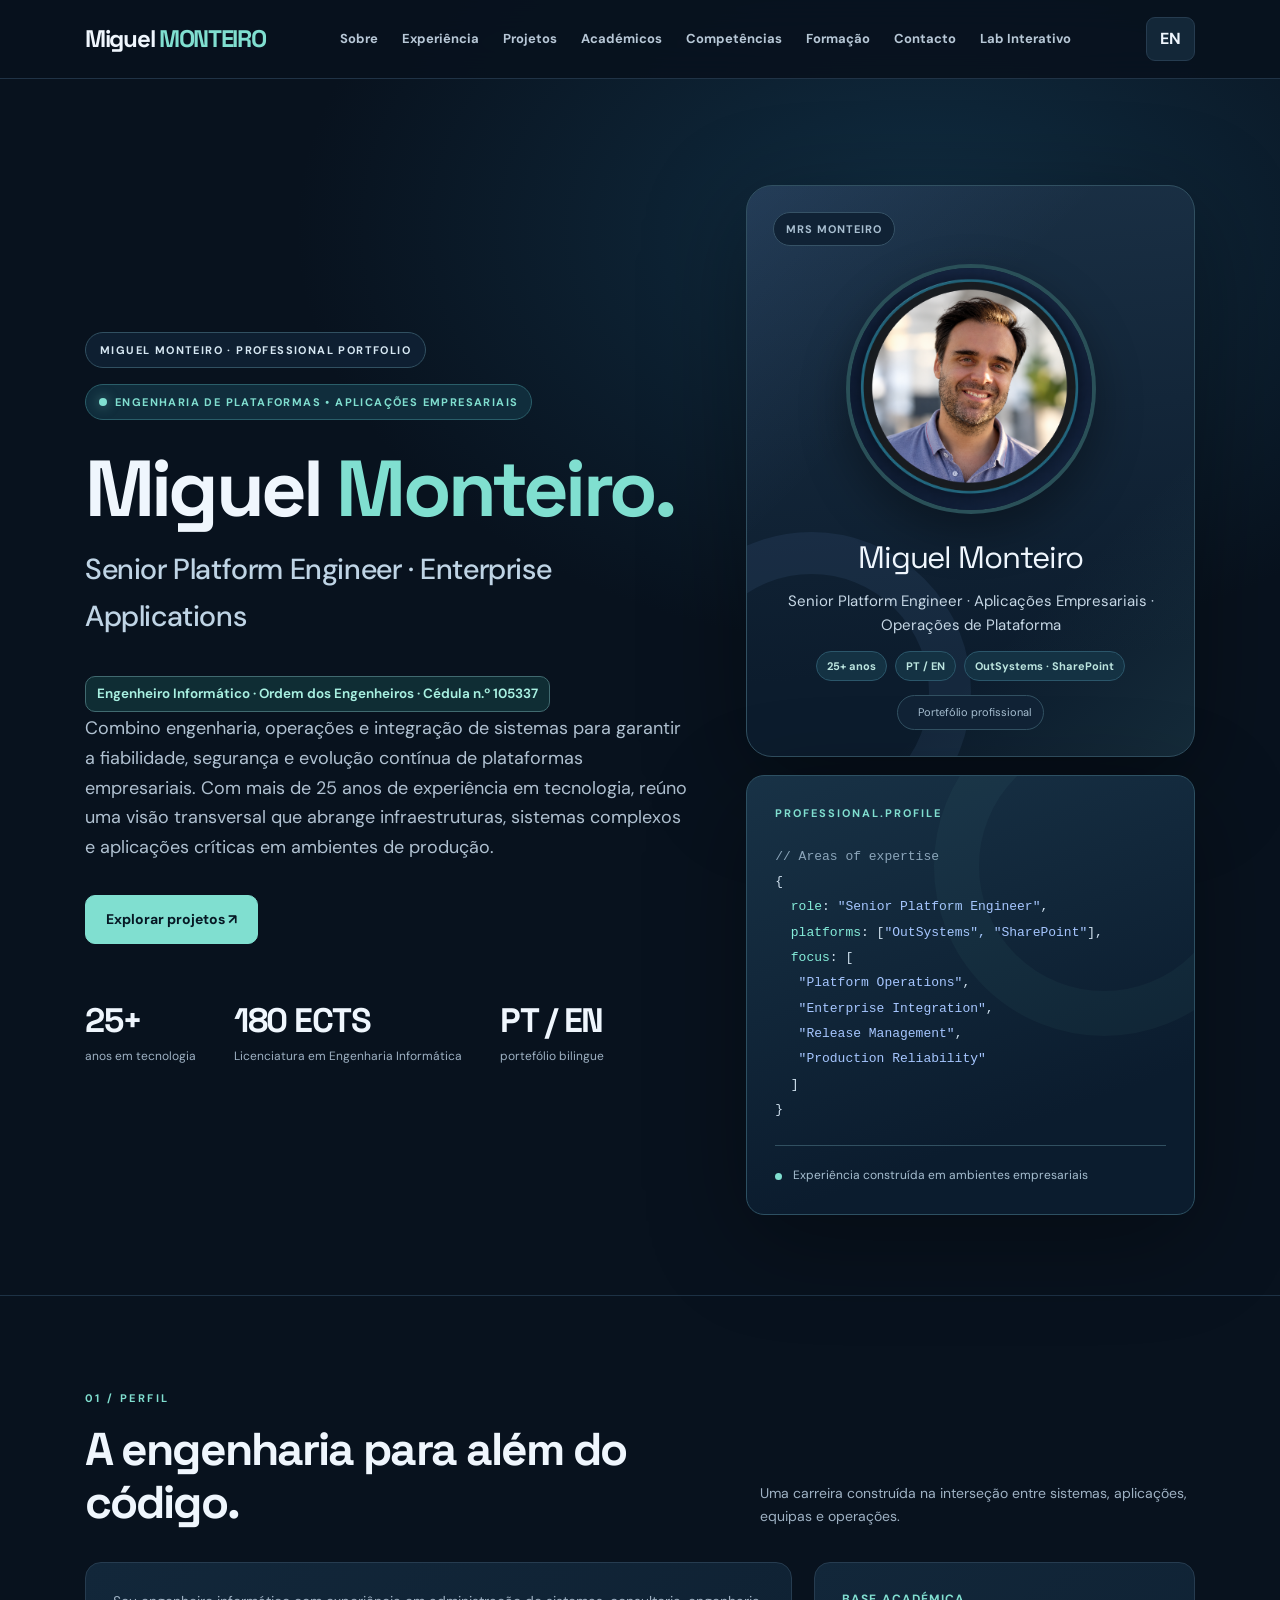
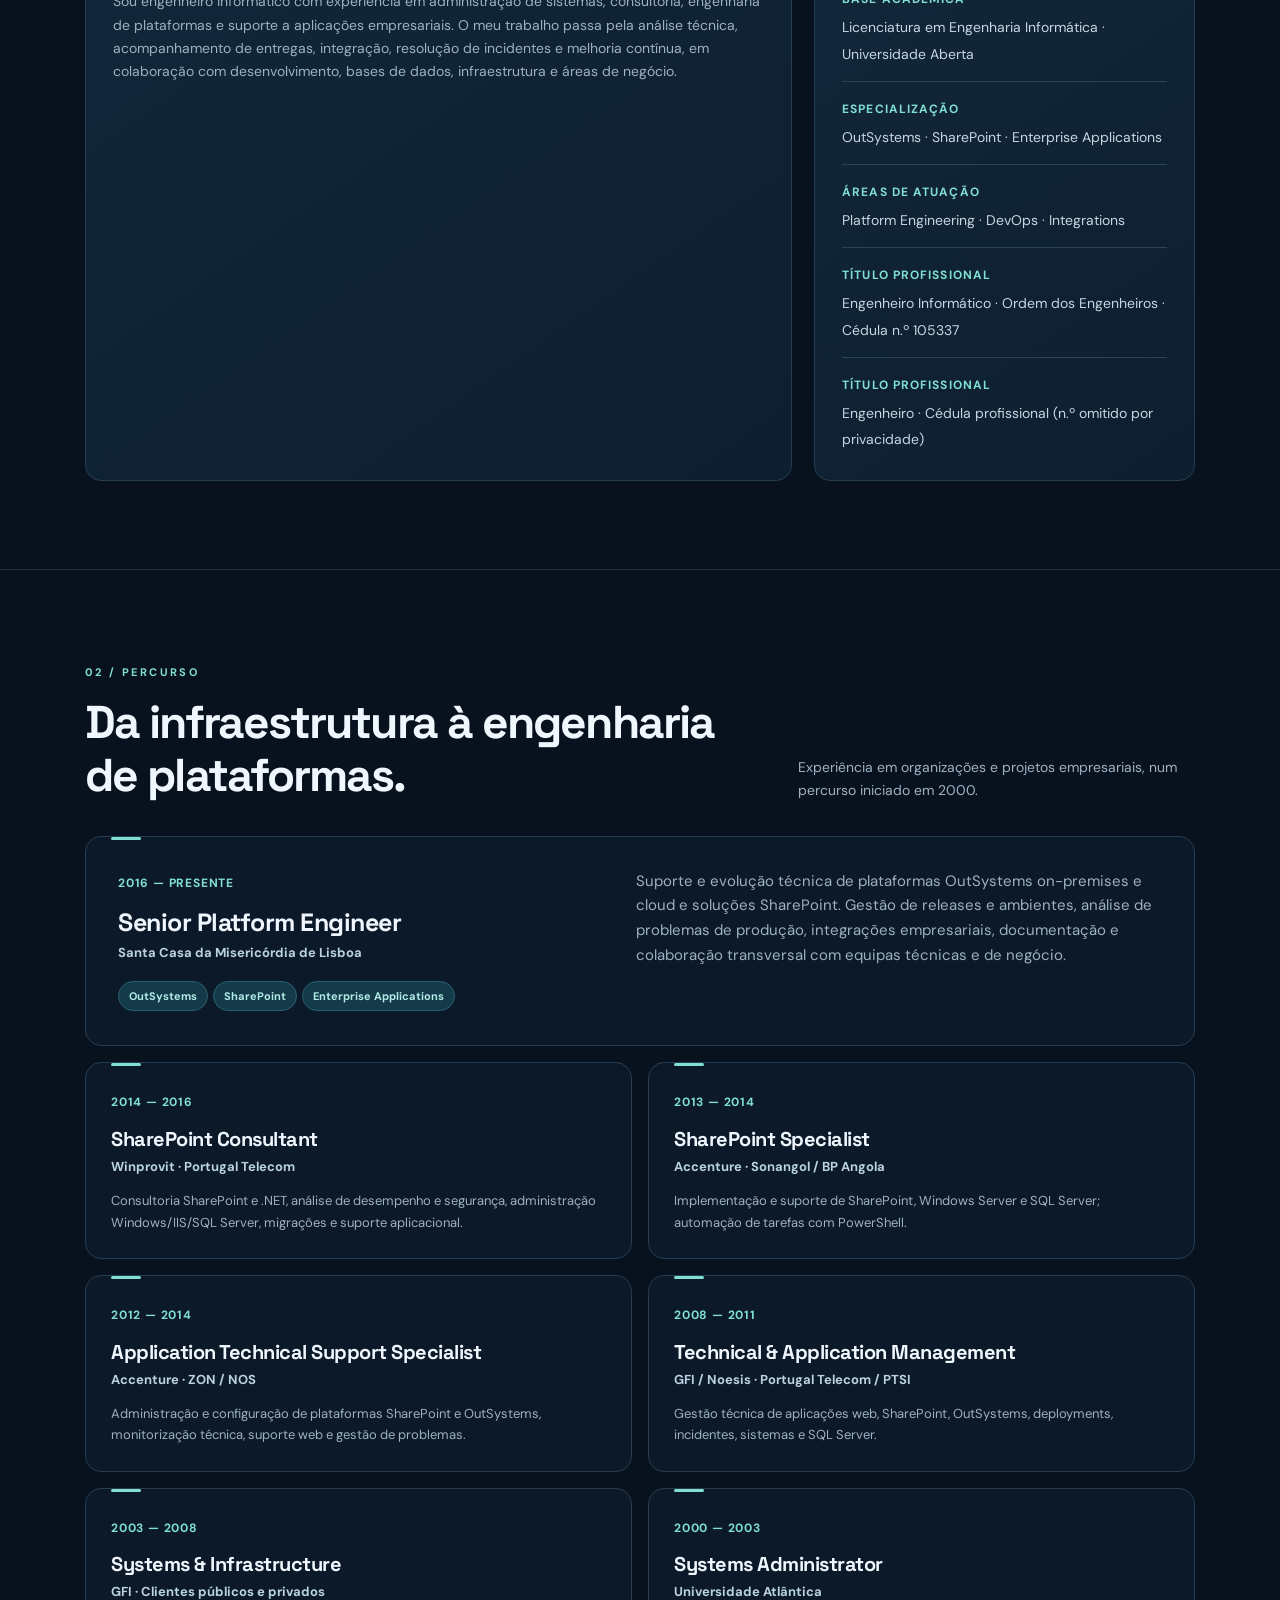
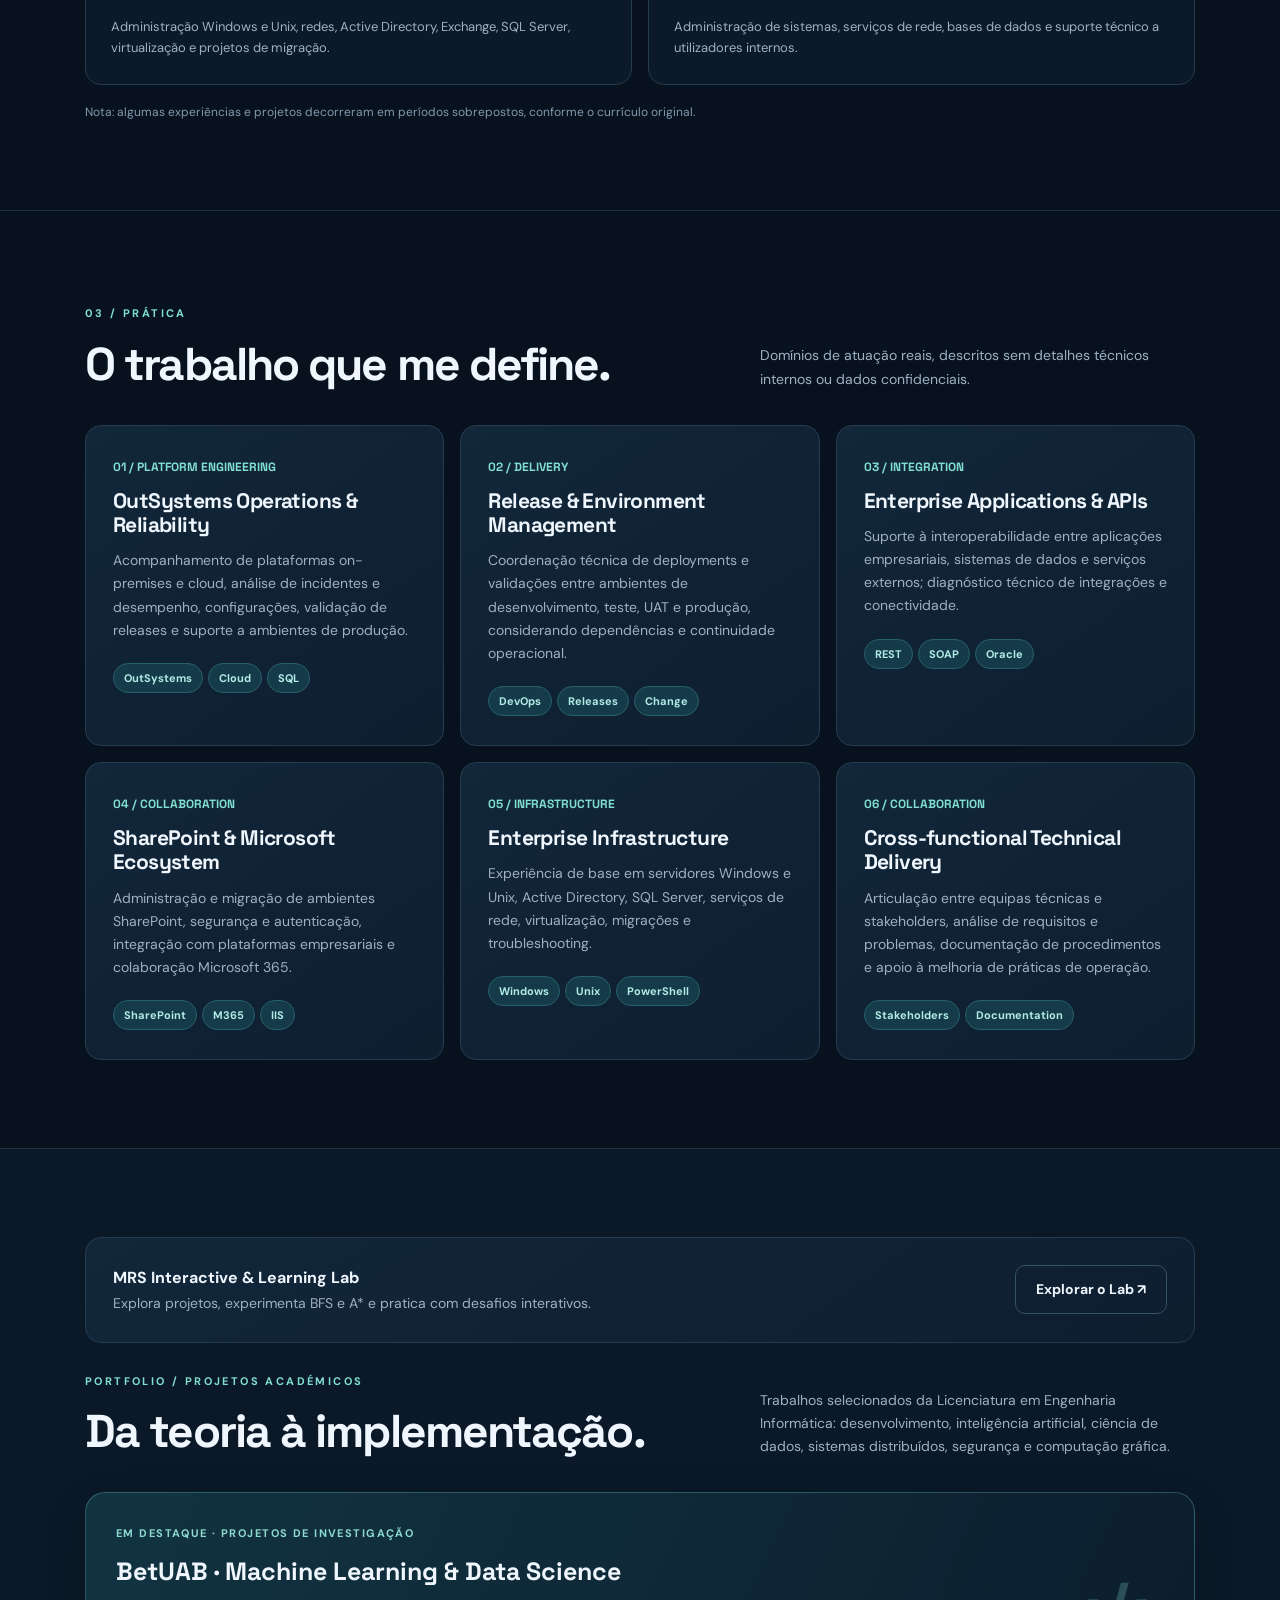
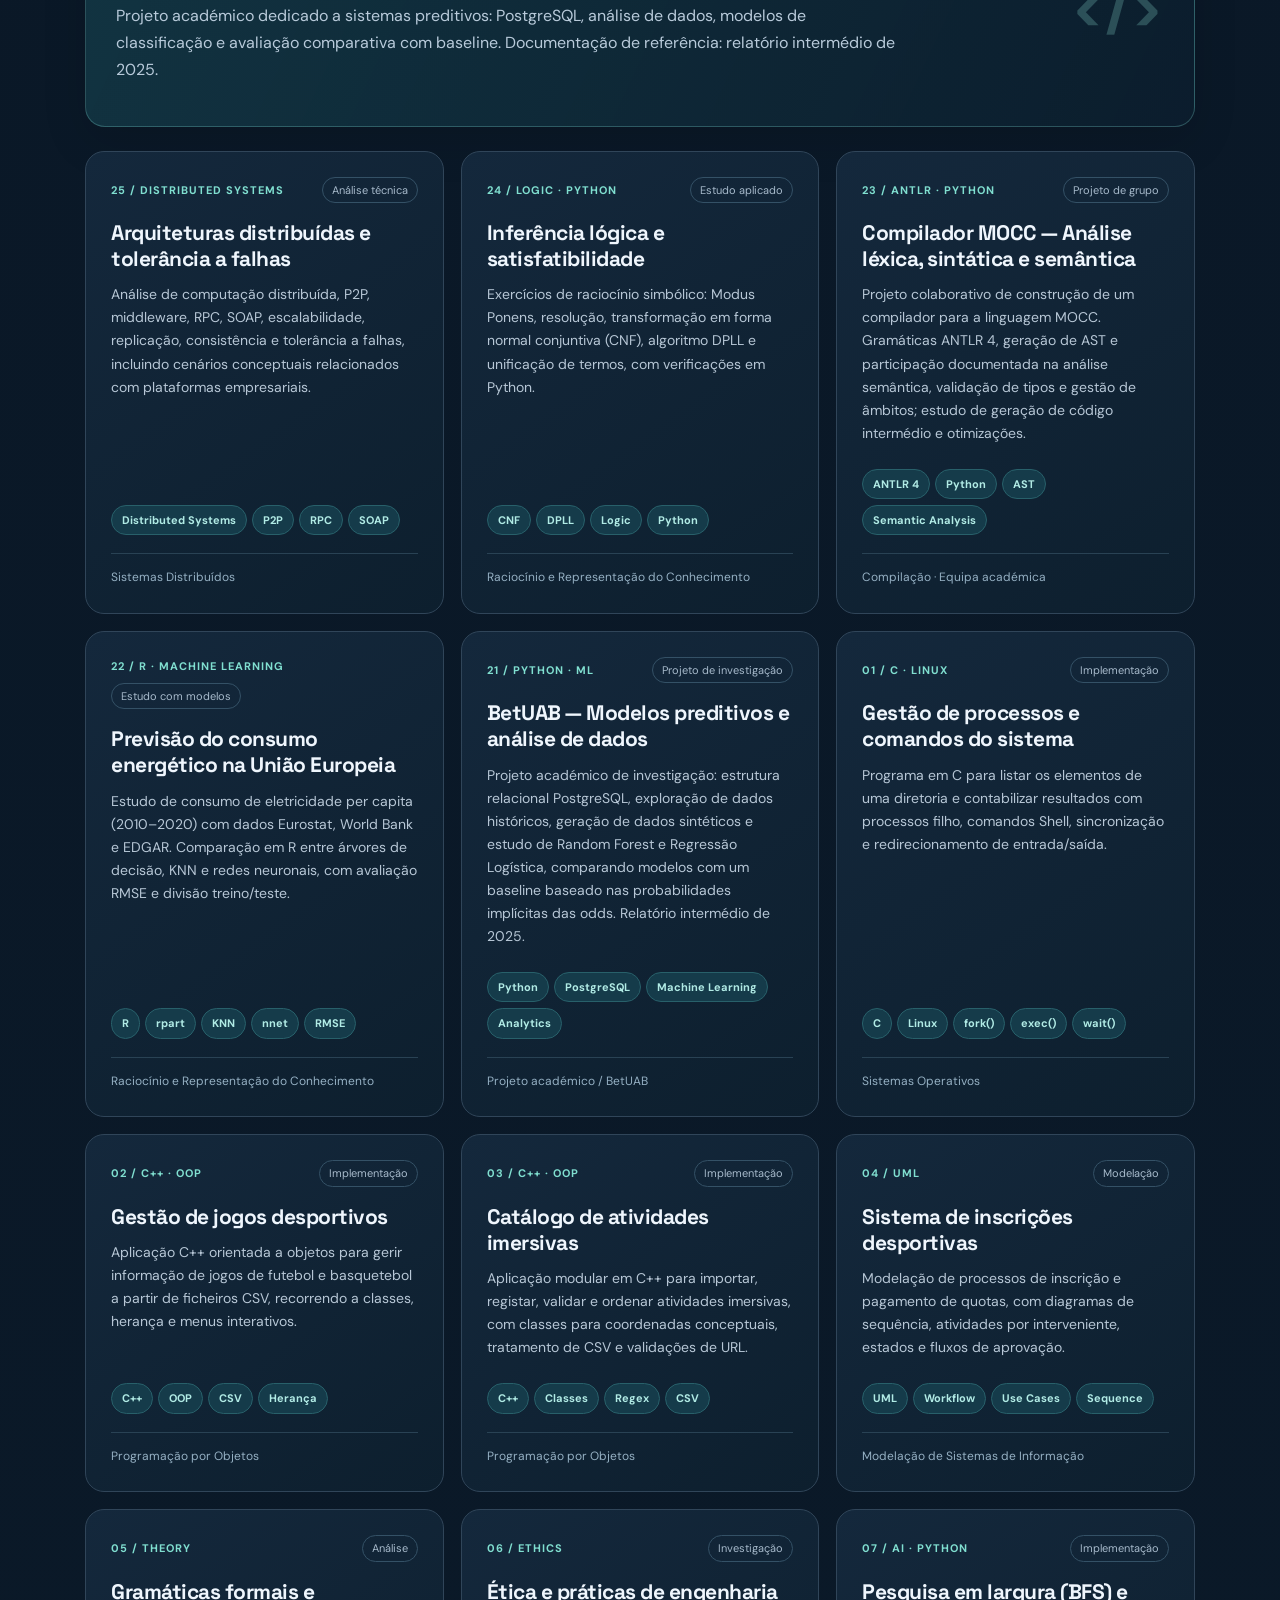
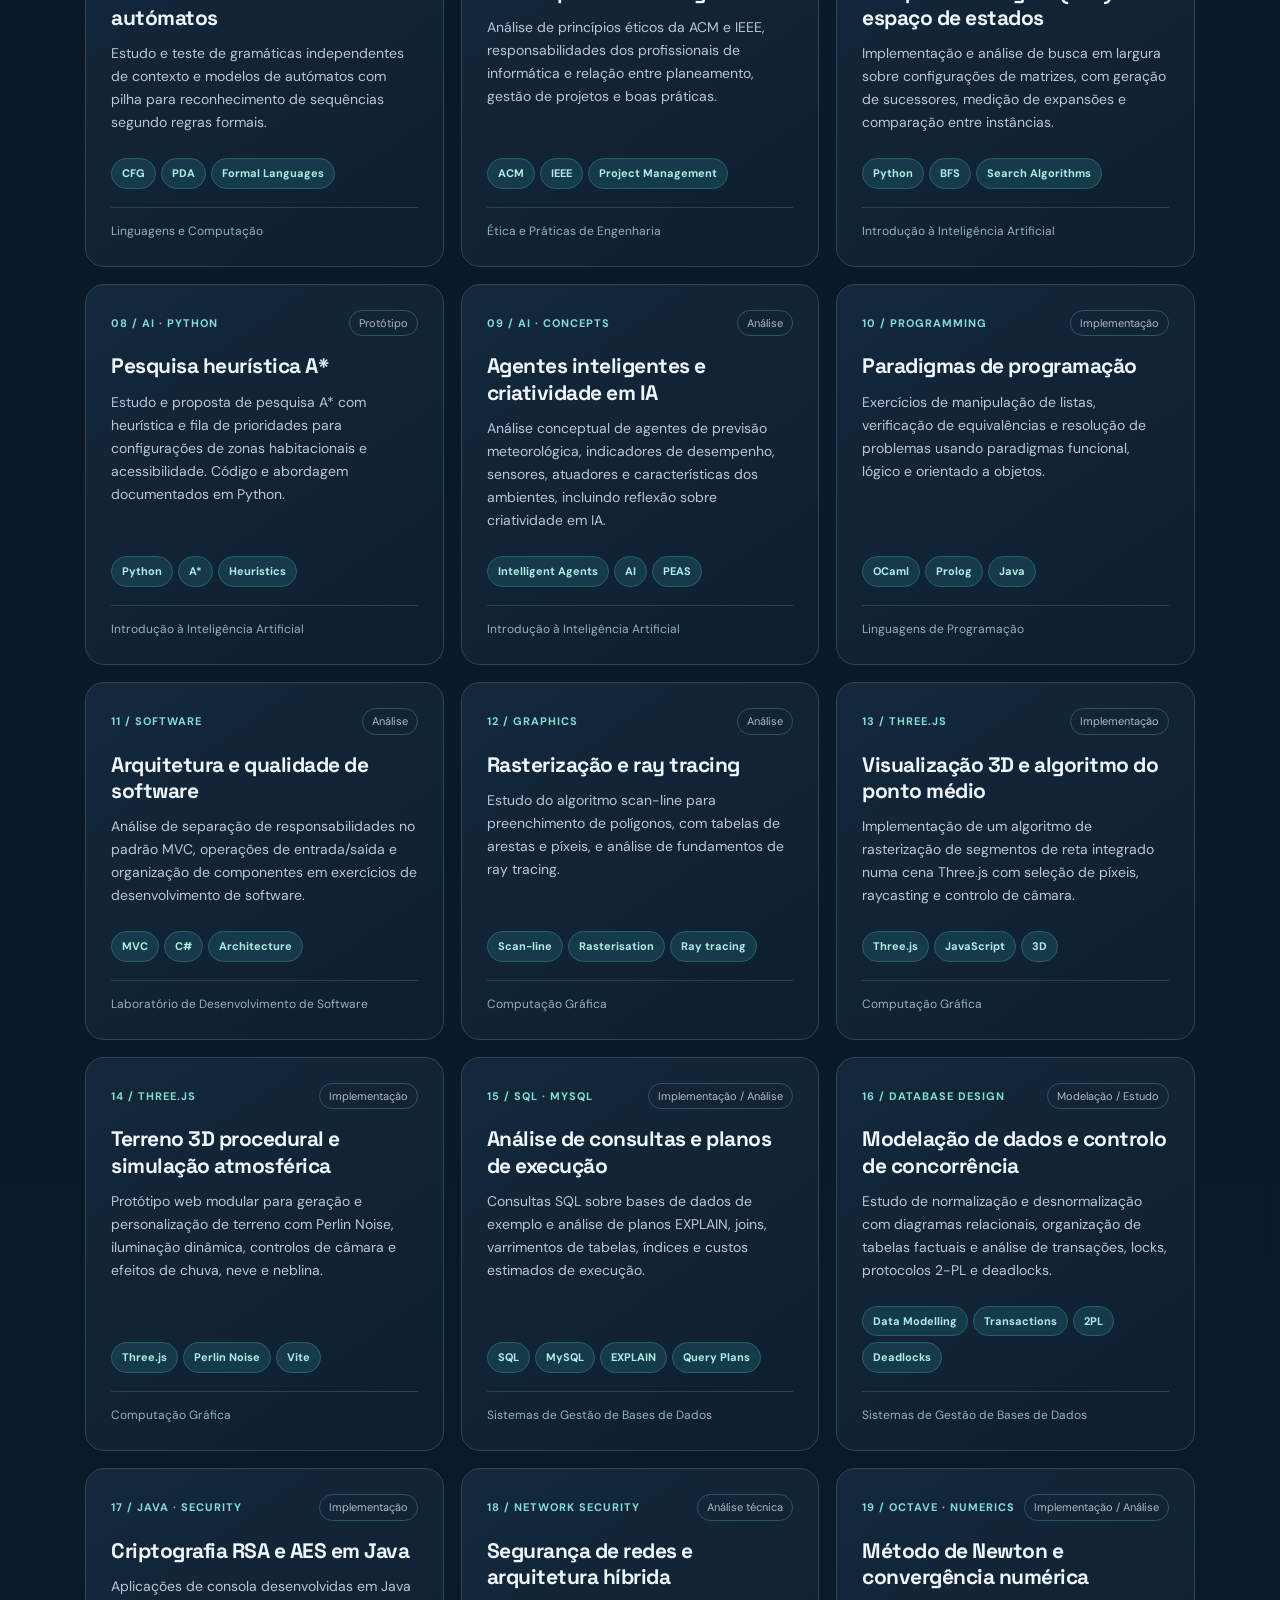
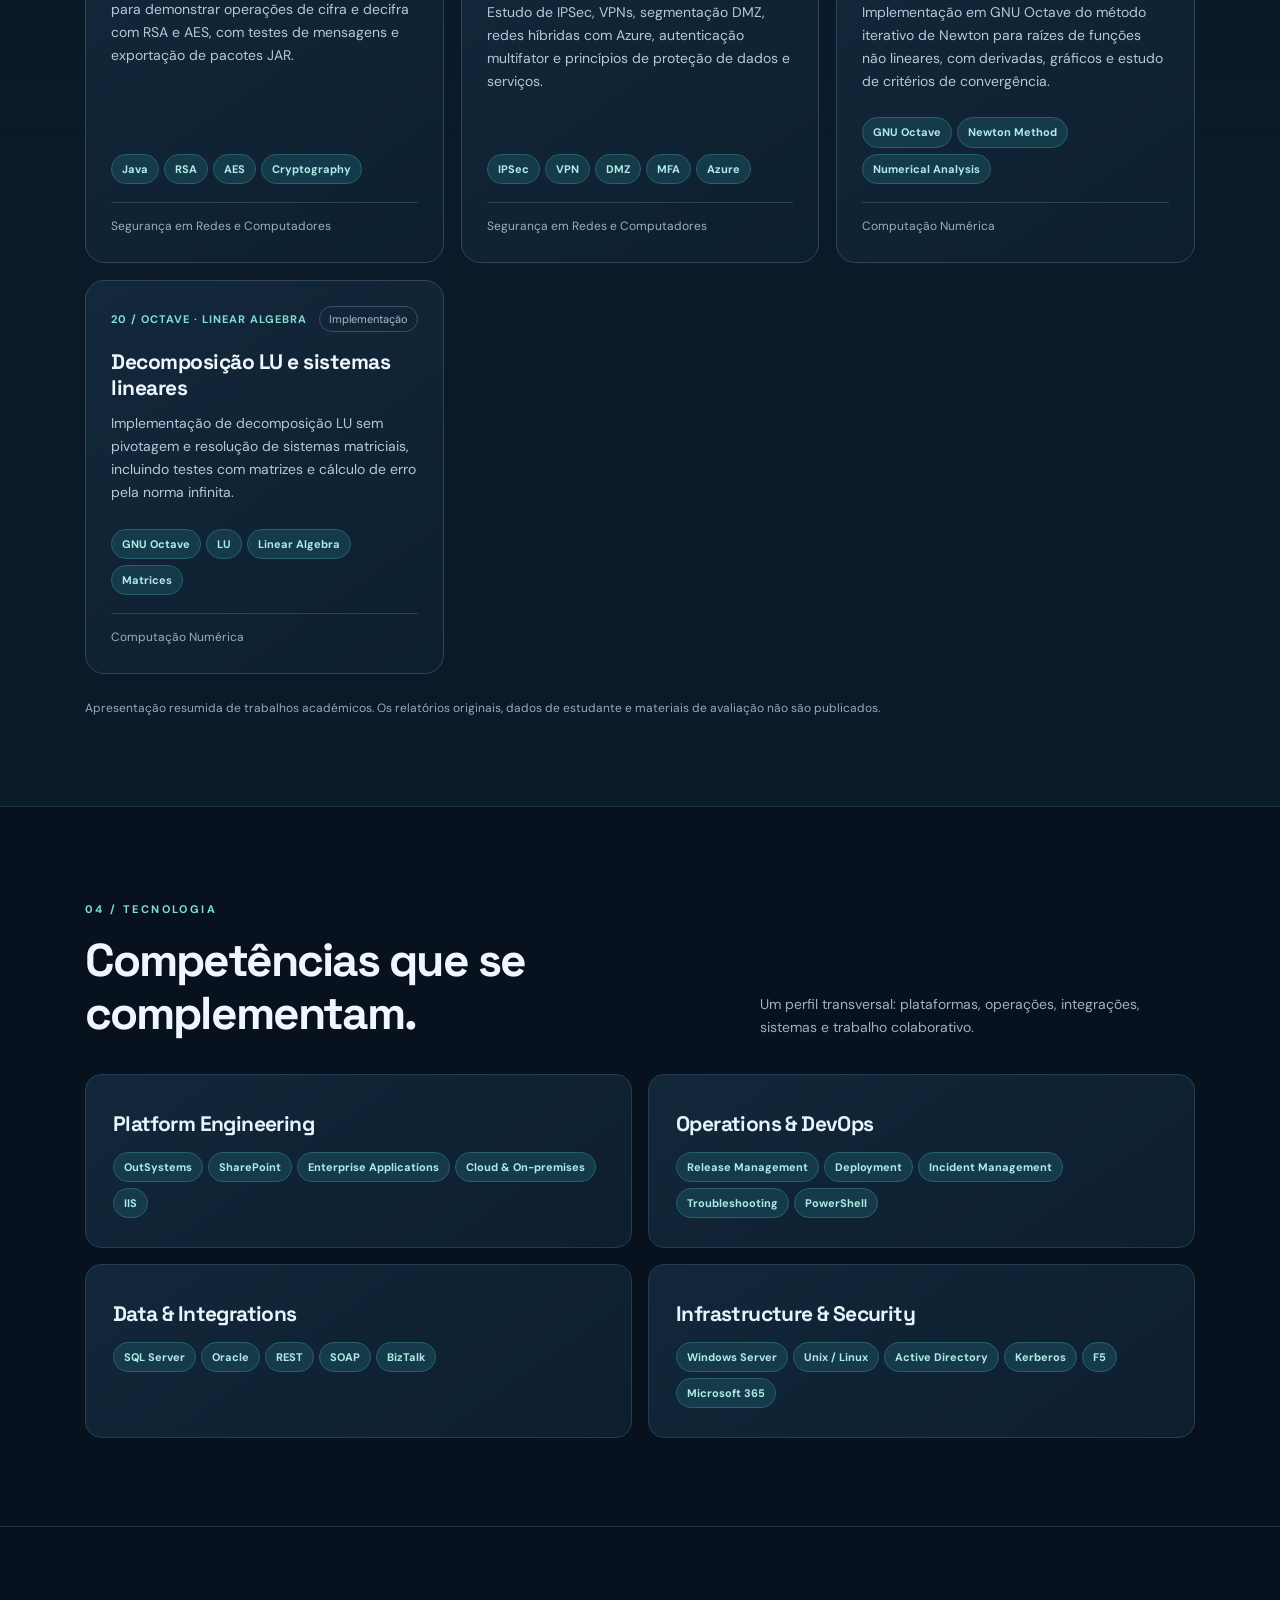
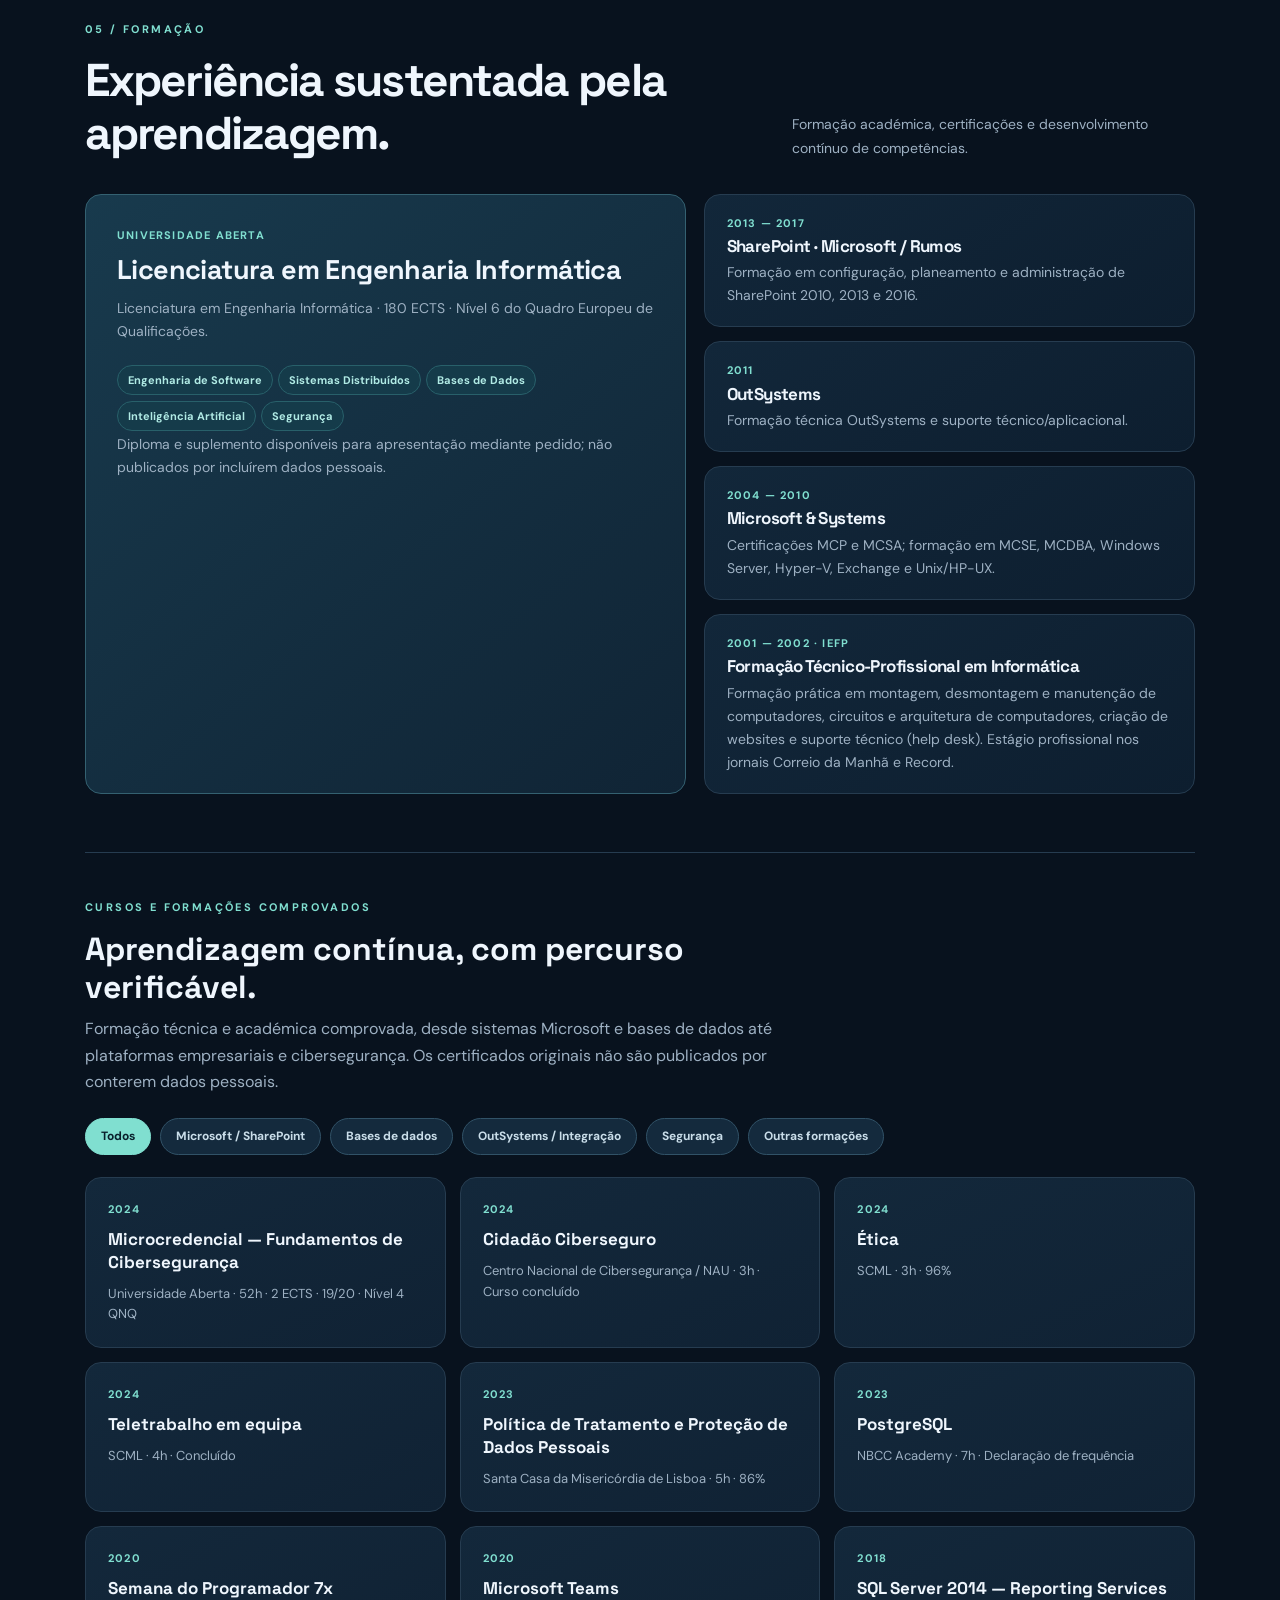
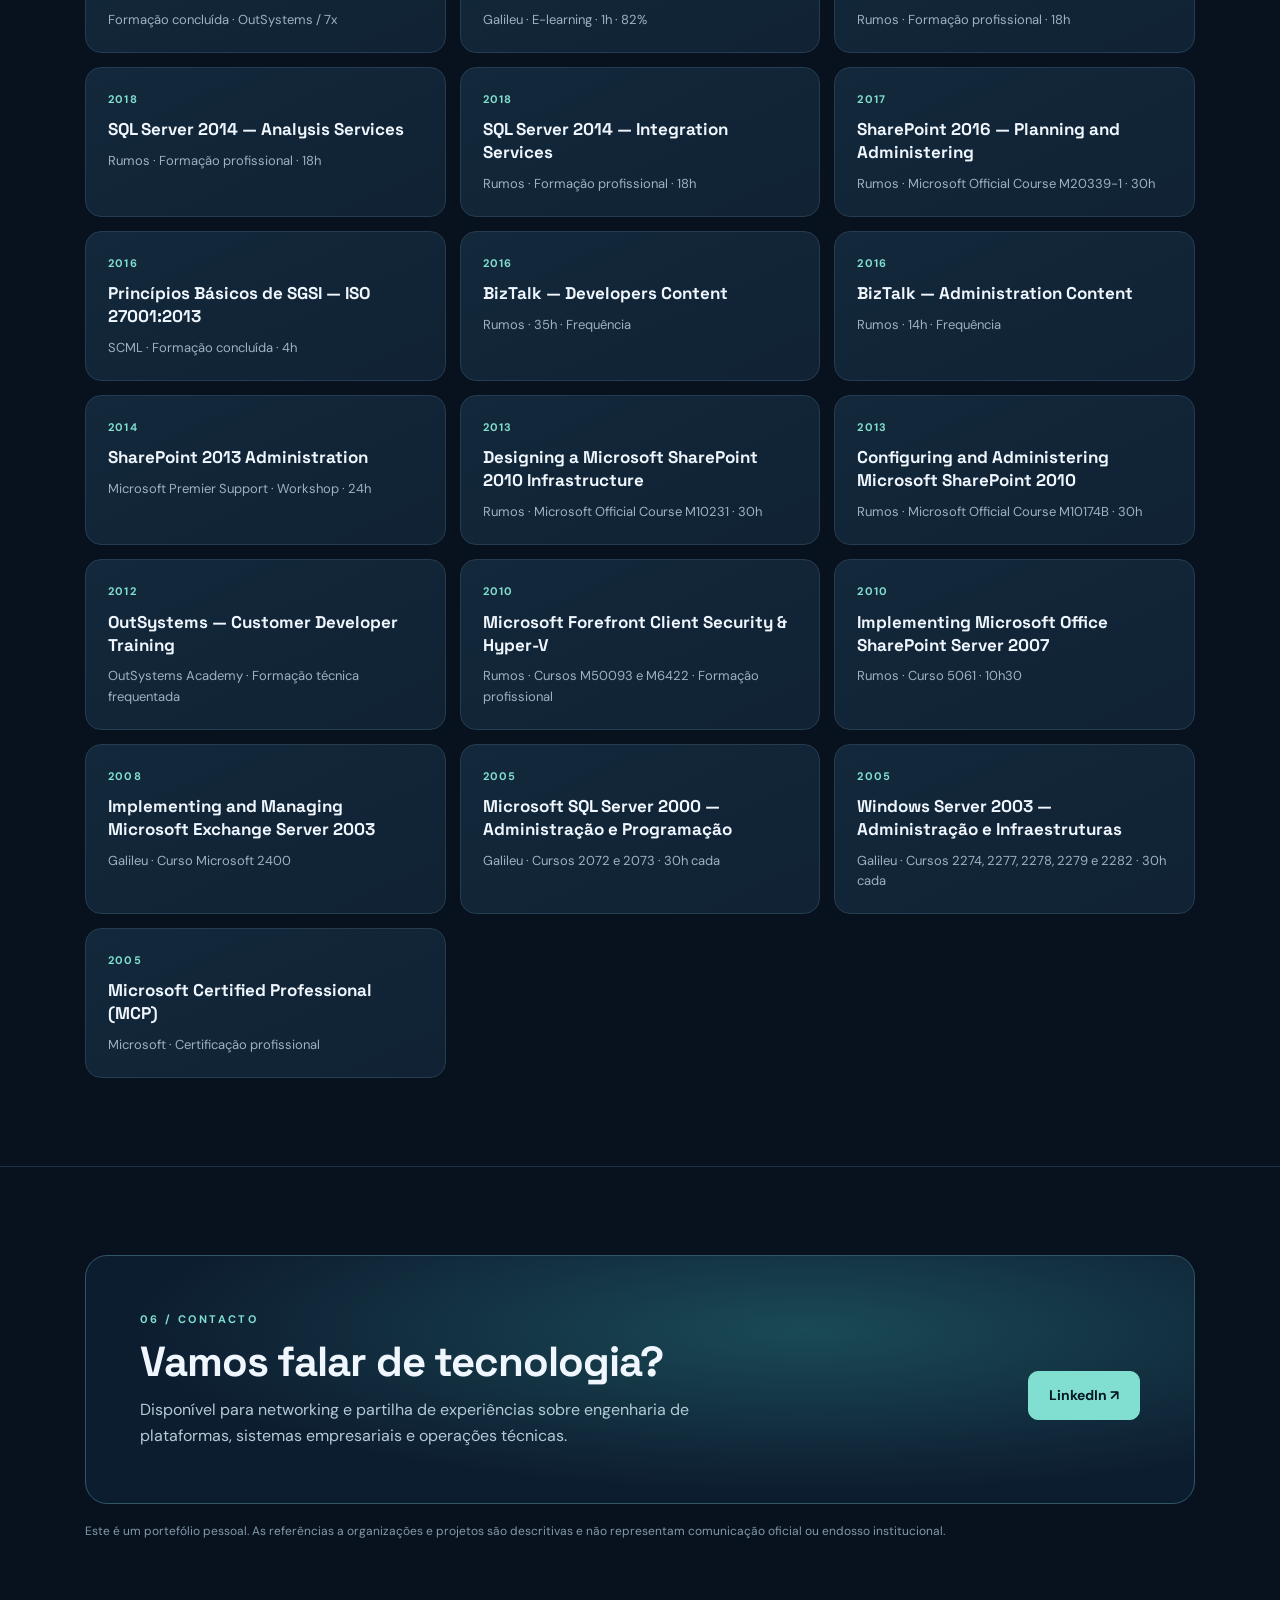
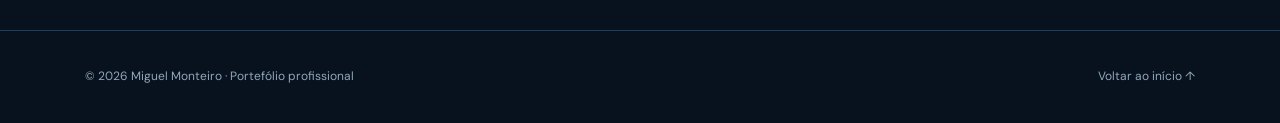
==== commit ddf2b17e: "Update index.html" ====
--- a/index.html
+++ b/index.html
@@ -43,8 +43,8 @@
 <style>.training-filters{display:flex;flex-wrap:wrap;gap:9px;margin:22px 0}.filter-btn{background:#142a3d;color:#c9dde9;border:1px solid #315267;border-radius:24px;padding:8px 15px;font-size:12px;font-weight:700;cursor:pointer}.filter-btn:hover,.filter-btn.active{background:#80dfd0;color:#09202c;border-color:#80dfd0}.training-card[hidden]{display:none!important}</style><style>@media(max-width:420px){.logo{font-size:18px;letter-spacing:-.5px}}</style></head>
 <body>
 <a class="skip" data-en="Skip to content" data-pt="Saltar para o conteúdo" href="#conteudo">Saltar para o conteúdo</a>
-<header class="top"><nav aria-label="Navegação principal" class="container nav"><a aria-label="MRS Monteiro — início" class="logo" href="#inicio">MRS <span>MONTEIRO</span></a><div class="menu" id="menu"><a data-en="About" data-pt="Sobre" href="#sobre">Sobre</a><a data-en="Experience" data-pt="Experiência" href="#experiencia">Experiência</a><a data-en="Projects" data-pt="Projetos" href="#projetos">Projetos</a><a data-en="Academic" data-pt="Académicos" href="#academicos">Académicos</a><a data-en="Skills" data-pt="Competências" href="#competencias">Competências</a><a data-en="Education" data-pt="Formação" href="#formacao">Formação</a><a data-en="Contact" data-pt="Contacto" href="#contactos">Contacto</a><a data-en="Interactive Lab" data-pt="Lab Interativo" href="https://lab.mrs-monteiro.com/">Lab Interativo</a></div><div class="navright"><button aria-label="Switch language" class="lang" id="lang" type="button">EN</button><button aria-controls="menu" aria-expanded="false" aria-label="Abrir menu" class="mobiletoggle" id="navtoggle" type="button">☰</button></div></nav></header>
-<main id="conteudo"><div class="hero" id="inicio"><div class="container hero-layout"><div class="hero-copy"><div class="hero-badge">MRS Monteiro · Professional Portfolio</div><div class="eyebrow"><i class="statusdot"></i><span data-en="Platform engineering • Enterprise applications" data-pt="Engenharia de plataformas • Aplicações empresariais">Engenharia de plataformas • Aplicações empresariais</span></div><h1>Miguel <span>Monteiro.</span></h1><p class="role" data-en="Senior Platform Engineer · Enterprise Applications" data-pt="Senior Platform Engineer · Enterprise Applications">Senior Platform Engineer · Enterprise Applications</p><p class="engineer-credential" data-en="Informatics Engineer · Portuguese Order of Engineers · Registration no. 105337" data-pt="Engenheiro Informático · Ordem dos Engenheiros · Cédula n.º 105337">Engenheiro Informático · Ordem dos Engenheiros · Cédula n.º 105337</p><p class="lead" data-en="Bridging engineering, operations and systems integration to support reliable enterprise platforms. Over 25 years in technology, from infrastructure to business-critical production applications." data-pt="Ligo engenharia, operações e integração de sistemas para apoiar plataformas empresariais fiáveis. Mais de 25 anos de experiência em tecnologia, desde infraestruturas a aplicações críticas em produção.">Ligo engenharia, operações e integração de sistemas para apoiar plataformas empresariais fiáveis. Mais de 25 anos de experiência em tecnologia, desde infraestruturas a aplicações críticas em produção.</p><div class="buttons"><a class="button" data-en="Explore work ↗" data-pt="Explorar projetos ↗" href="#projetos">Explorar projetos ↗</a></div><div class="metrics"><div class="metric"><strong>25+</strong><small data-en="years in technology" data-pt="anos em tecnologia">anos em tecnologia</small></div><div class="metric"><strong>180 ECTS</strong><small data-en="Informatics Engineering degree" data-pt="Licenciatura em Engenharia Informática">Licenciatura em Engenharia Informática</small></div><div class="metric"><strong>PT / EN</strong><small data-en="bilingual portfolio" data-pt="portefólio bilingue">portefólio bilingue</small></div></div></div><div class="hero-side">
+<header class="top"><nav aria-label="Navegação principal" class="container nav"><a aria-label="Miguel Monteiro — início" class="logo" href="#inicio">Miguel <span>MONTEIRO</span></a><div class="menu" id="menu"><a data-en="About" data-pt="Sobre" href="#sobre">Sobre</a><a data-en="Experience" data-pt="Experiência" href="#experiencia">Experiência</a><a data-en="Projects" data-pt="Projetos" href="#projetos">Projetos</a><a data-en="Academic" data-pt="Académicos" href="#academicos">Académicos</a><a data-en="Skills" data-pt="Competências" href="#competencias">Competências</a><a data-en="Education" data-pt="Formação" href="#formacao">Formação</a><a data-en="Contact" data-pt="Contacto" href="#contactos">Contacto</a><a data-en="Interactive Lab" data-pt="Lab Interativo" href="https://lab.mrs-monteiro.com/">Lab Interativo</a></div><div class="navright"><button aria-label="Switch language" class="lang" id="lang" type="button">EN</button><button aria-controls="menu" aria-expanded="false" aria-label="Abrir menu" class="mobiletoggle" id="navtoggle" type="button">☰</button></div></nav></header>
+<main id="conteudo"><div class="hero" id="inicio"><div class="container hero-layout"><div class="hero-copy"><div class="hero-badge">Miguel Monteiro · Professional Portfolio</div><div class="eyebrow"><i class="statusdot"></i><span data-en="Platform engineering • Enterprise applications" data-pt="Engenharia de plataformas • Aplicações empresariais">Engenharia de plataformas • Aplicações empresariais</span></div><h1>Miguel <span>Monteiro.</span></h1><p class="role" data-en="Senior Platform Engineer · Enterprise Applications" data-pt="Senior Platform Engineer · Enterprise Applications">Senior Platform Engineer · Enterprise Applications</p><p class="engineer-credential" data-en="Informatics Engineer · Portuguese Order of Engineers · Registration no. 105337" data-pt="Engenheiro Informático · Ordem dos Engenheiros · Cédula n.º 105337">Engenheiro Informático · Ordem dos Engenheiros · Cédula n.º 105337</p><p class="lead" data-en="Bridging engineering, operations and systems integration to support reliable enterprise platforms. Over 25 years in technology, from infrastructure to business-critical production applications." data-pt="Ligo engenharia, operações e integração de sistemas para apoiar plataformas empresariais fiáveis. Mais de 25 anos de experiência em tecnologia, desde infraestruturas a aplicações críticas em produção.">Combino engenharia, operações e integração de sistemas para garantir a fiabilidade, segurança e evolução contínua de plataformas empresariais. Com mais de 25 anos de experiência em tecnologia, reúno uma visão transversal que abrange infraestruturas, sistemas complexos e aplicações críticas em ambientes de produção.</p><div class="buttons"><a class="button" data-en="Explore work ↗" data-pt="Explorar projetos ↗" href="#projetos">Explorar projetos ↗</a></div><div class="metrics"><div class="metric"><strong>25+</strong><small data-en="years in technology" data-pt="anos em tecnologia">anos em tecnologia</small></div><div class="metric"><strong>180 ECTS</strong><small data-en="Informatics Engineering degree" data-pt="Licenciatura em Engenharia Informática">Licenciatura em Engenharia Informática</small></div><div class="metric"><strong>PT / EN</strong><small data-en="bilingual portfolio" data-pt="portefólio bilingue">portefólio bilingue</small></div></div></div><div class="hero-side">
 <aside aria-label="Retrato profissional" class="profile-card">
 <div class="profile-tag">MRS MONTEIRO</div>
 <div class="profile-photo-wrap">
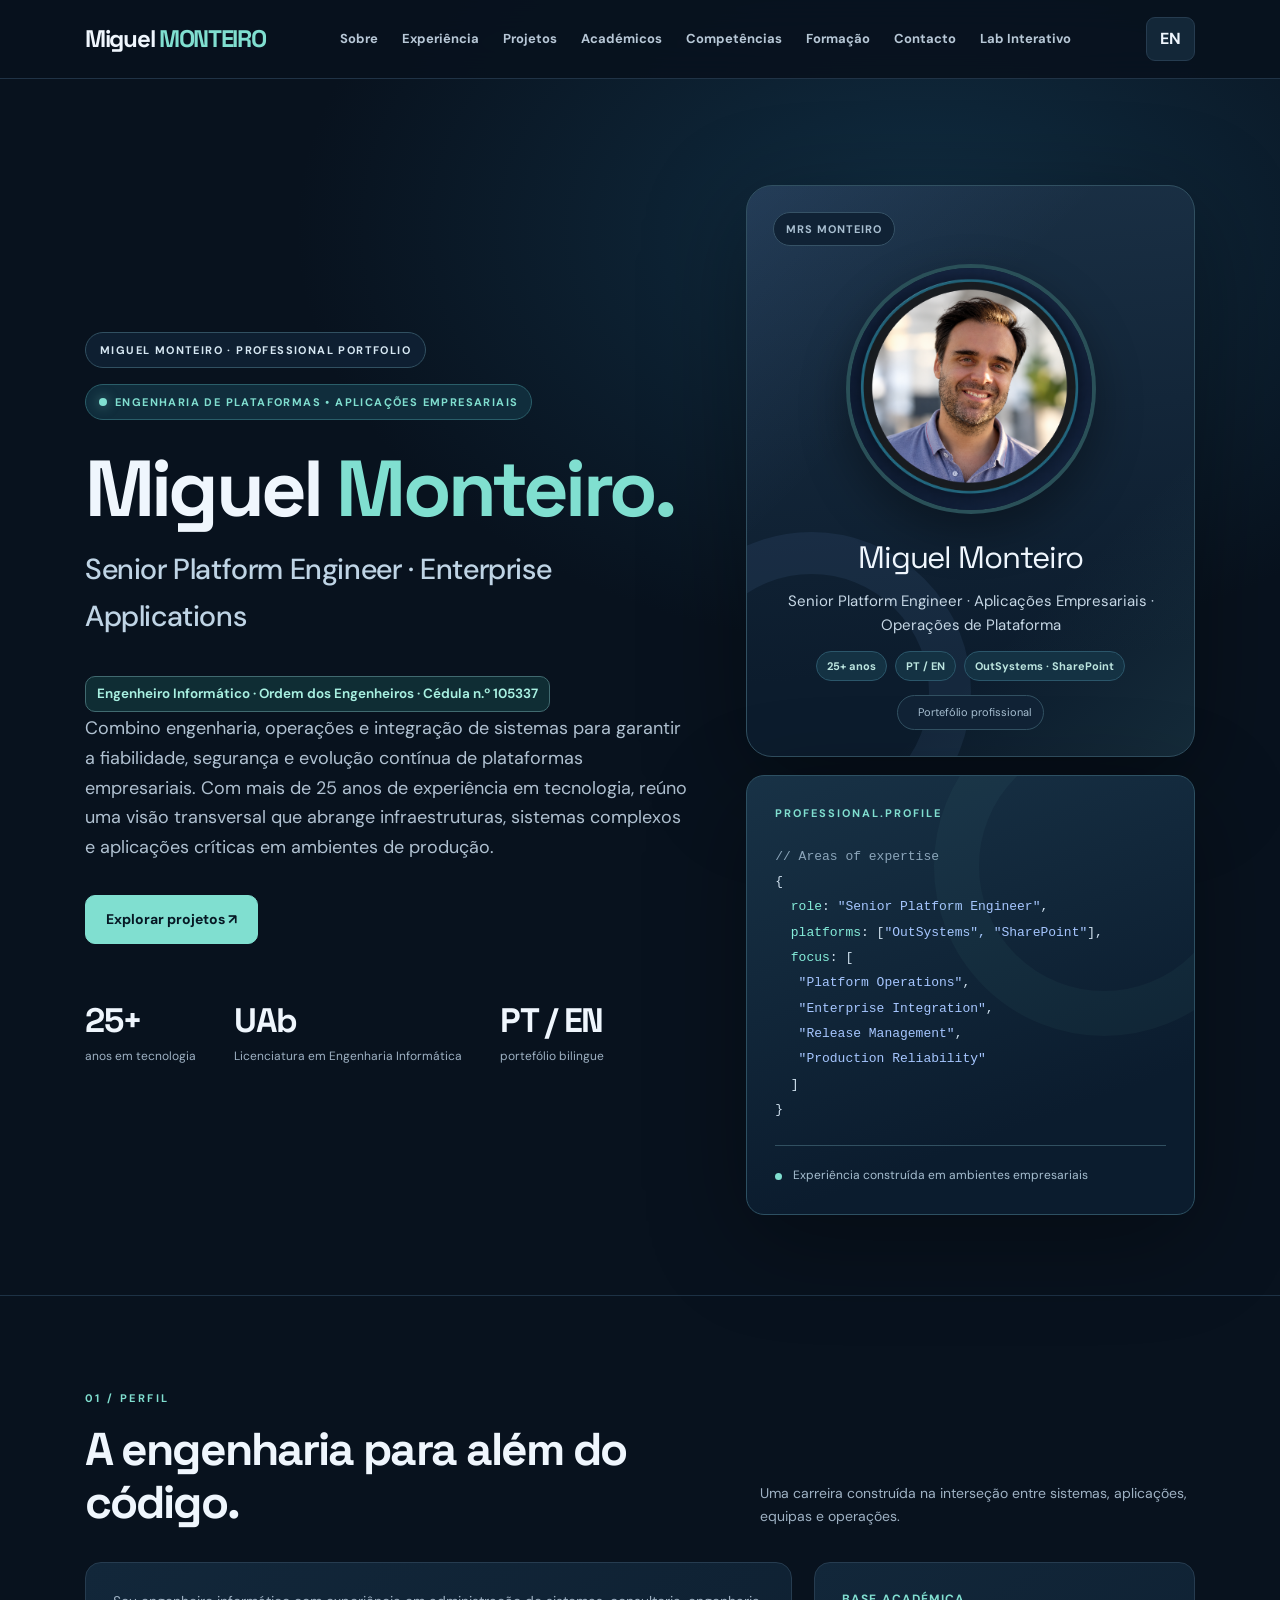
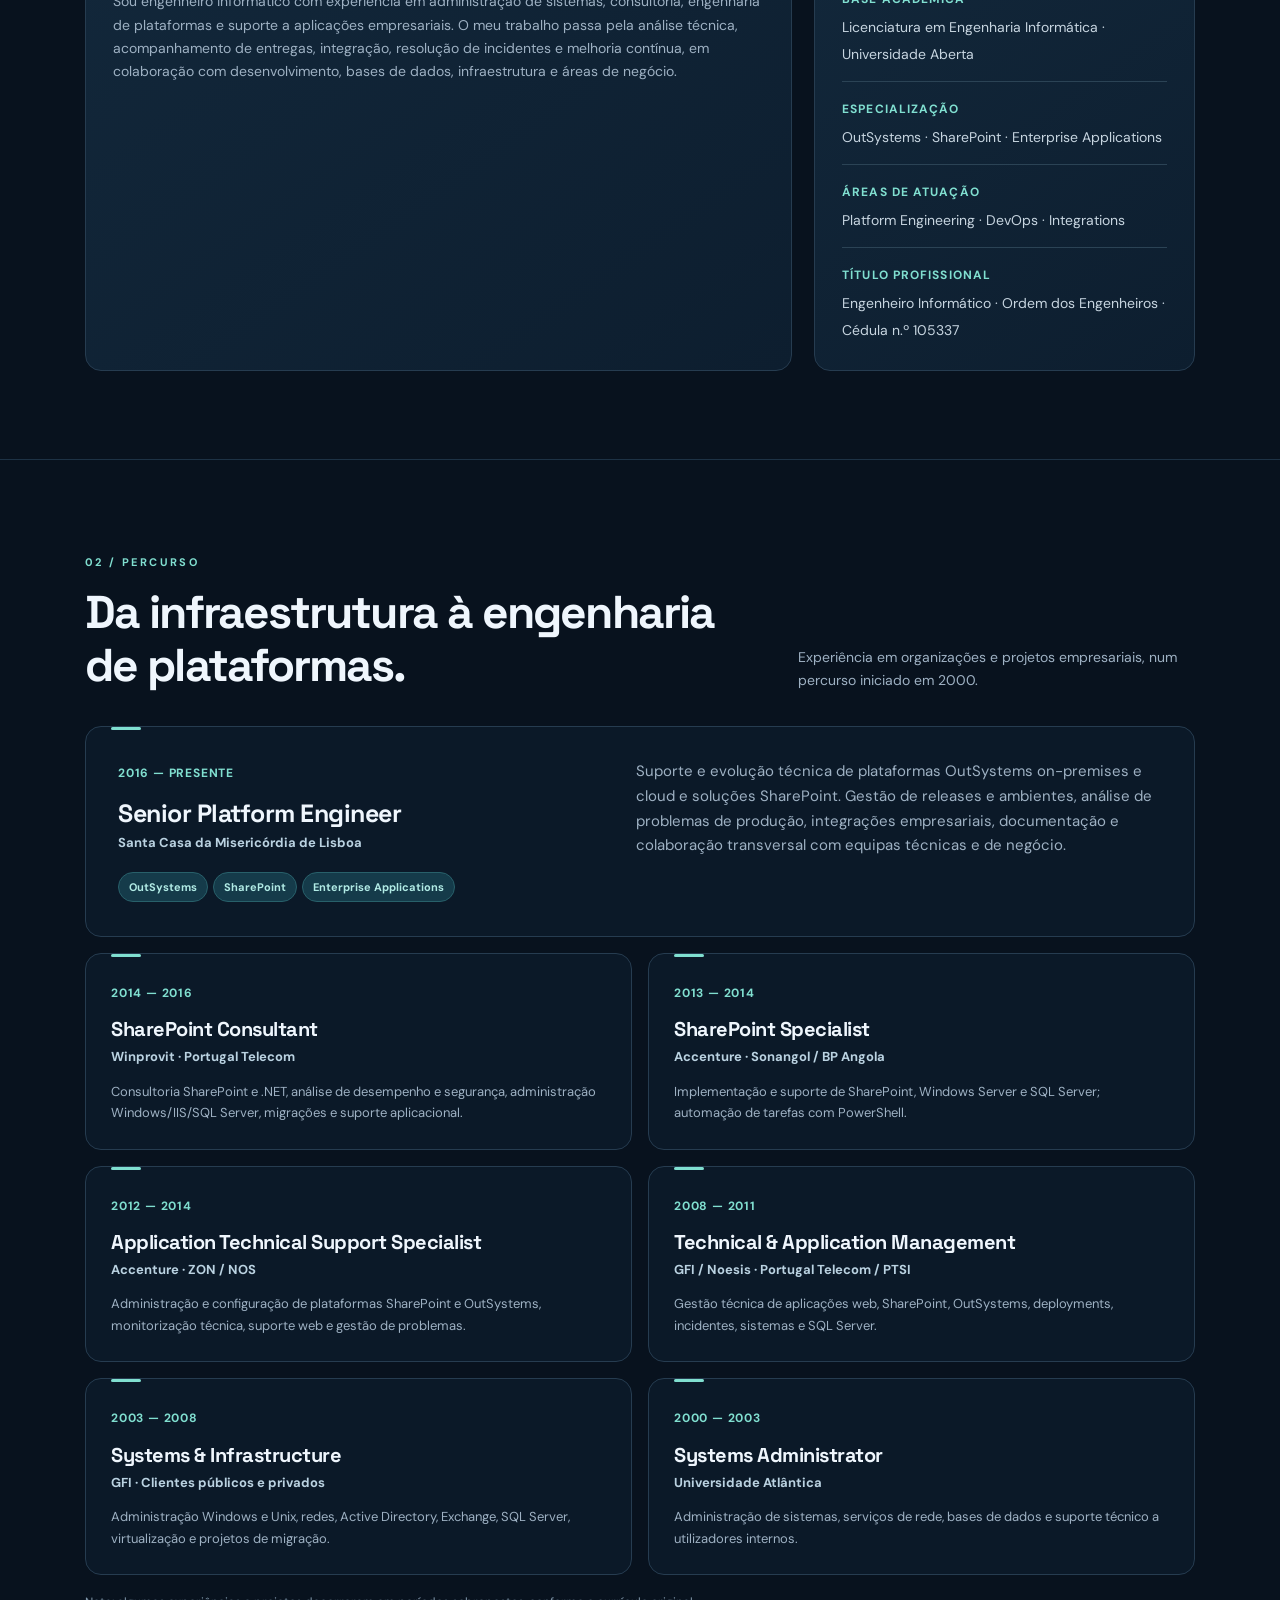
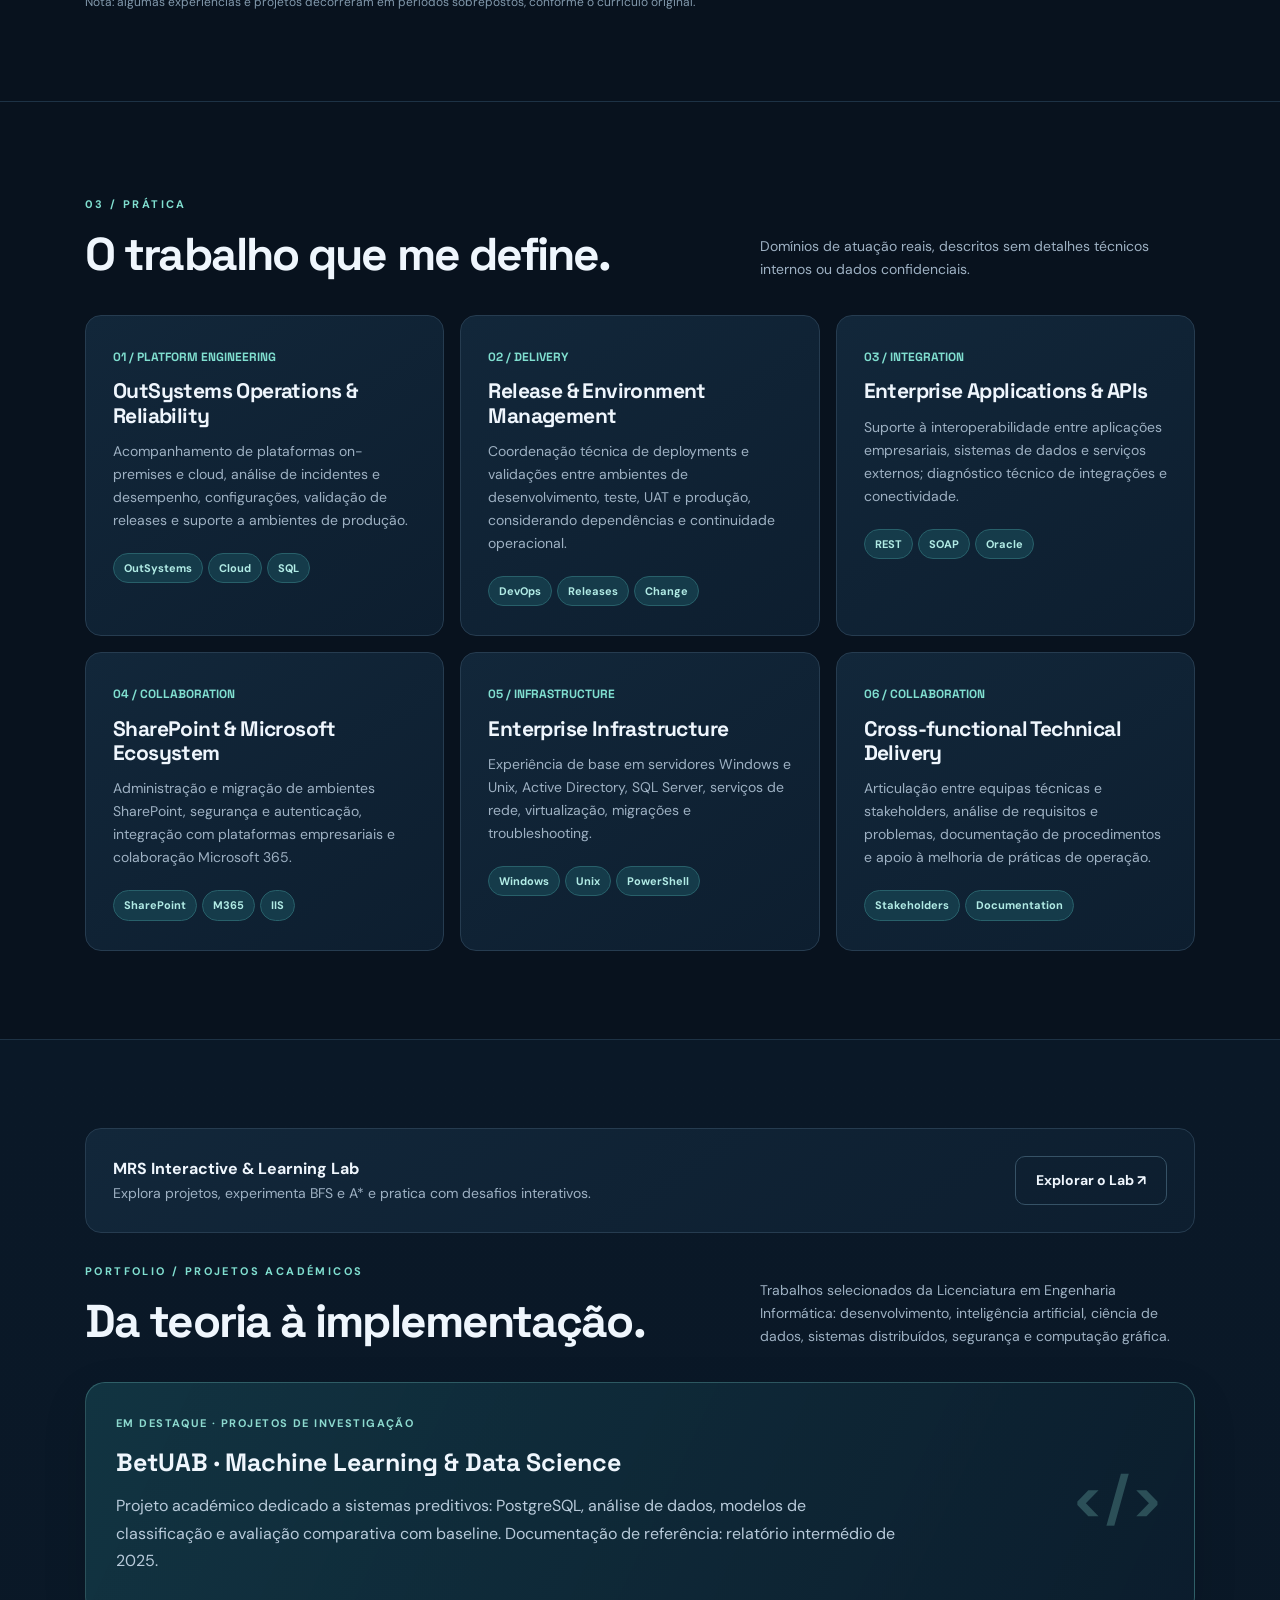
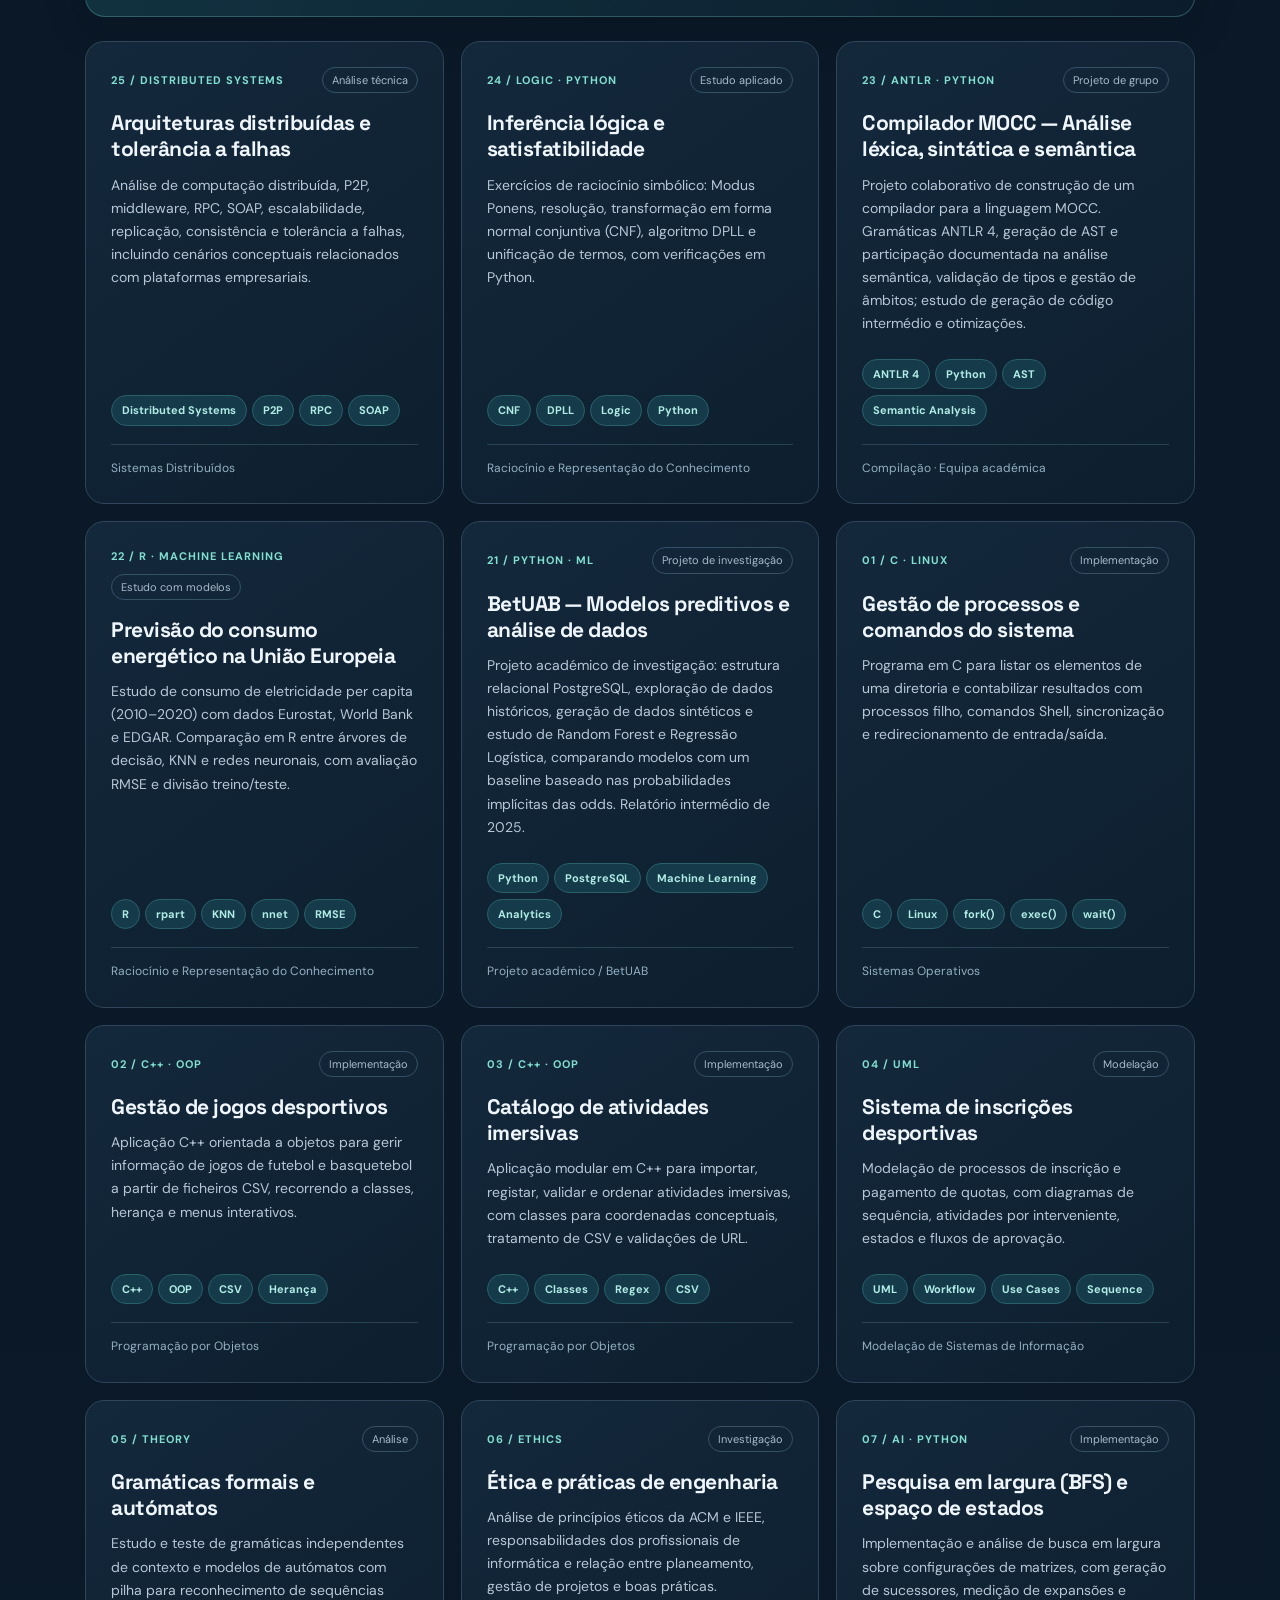
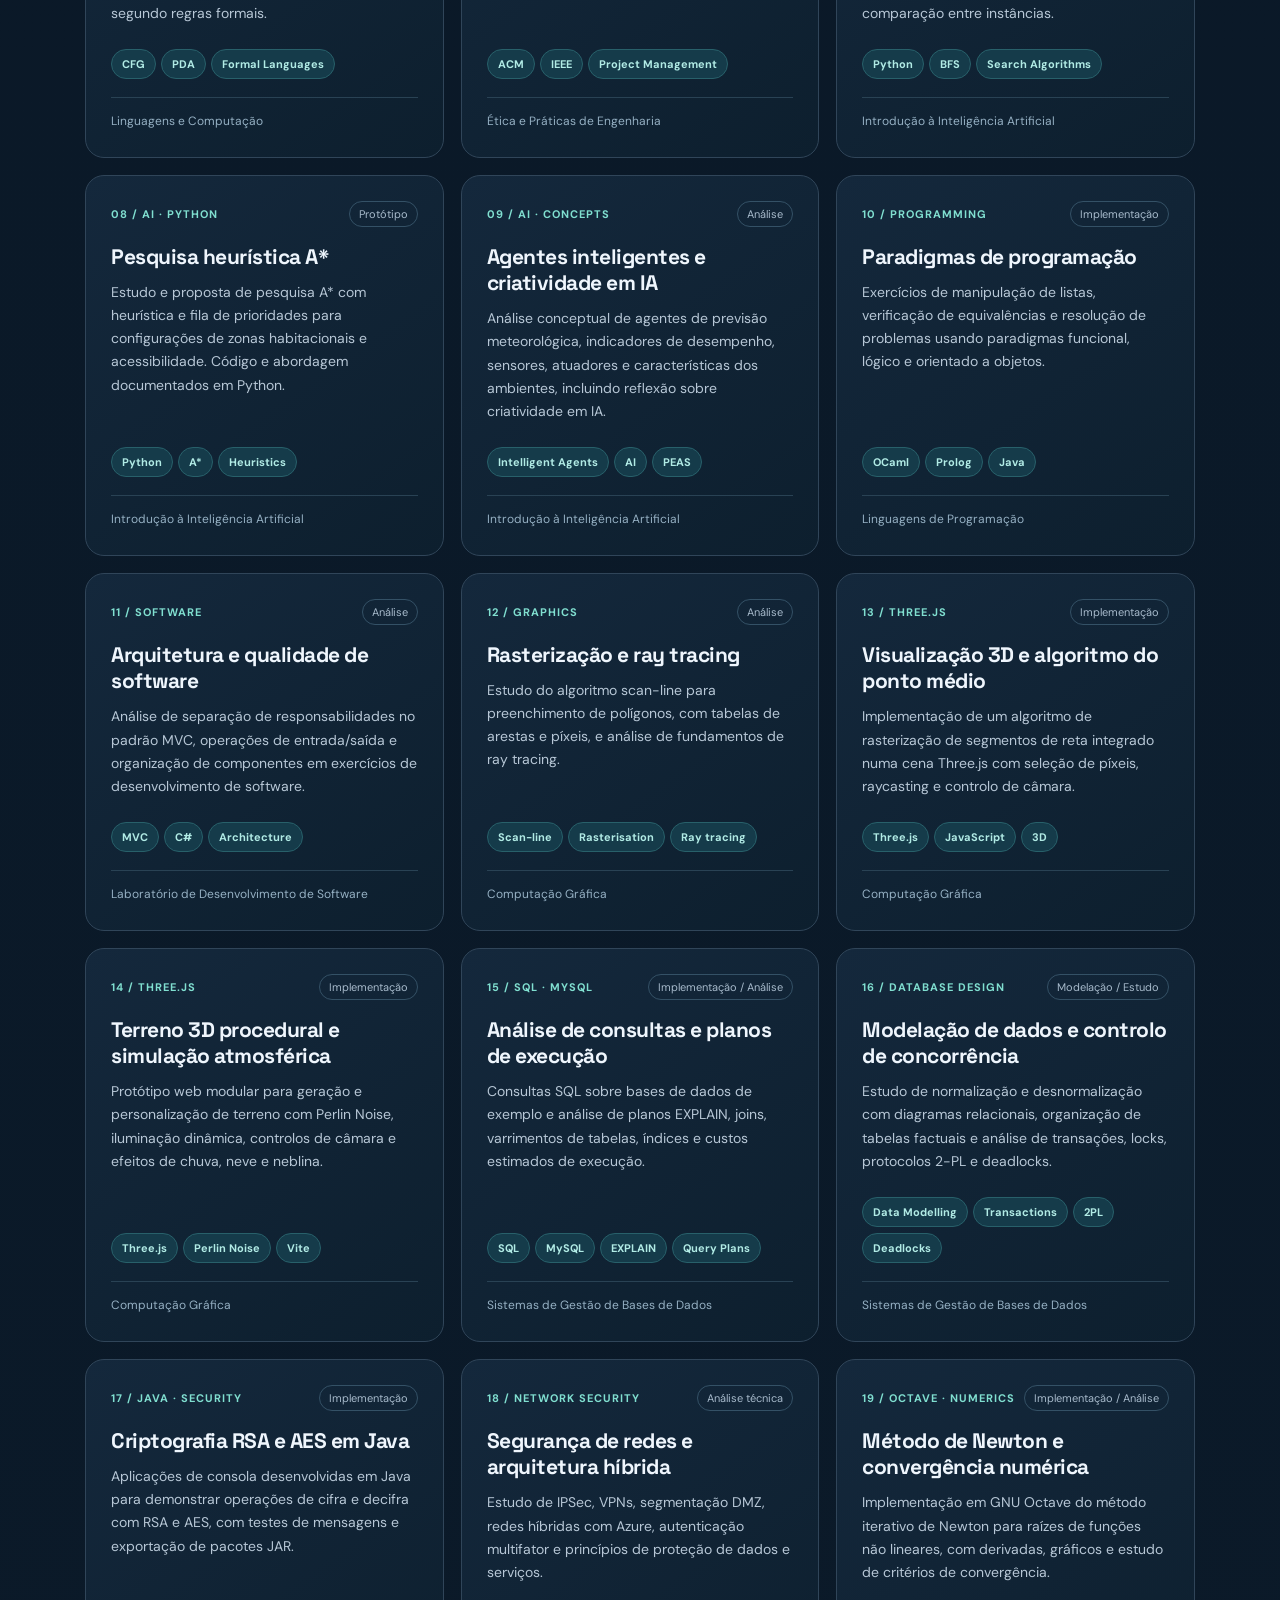
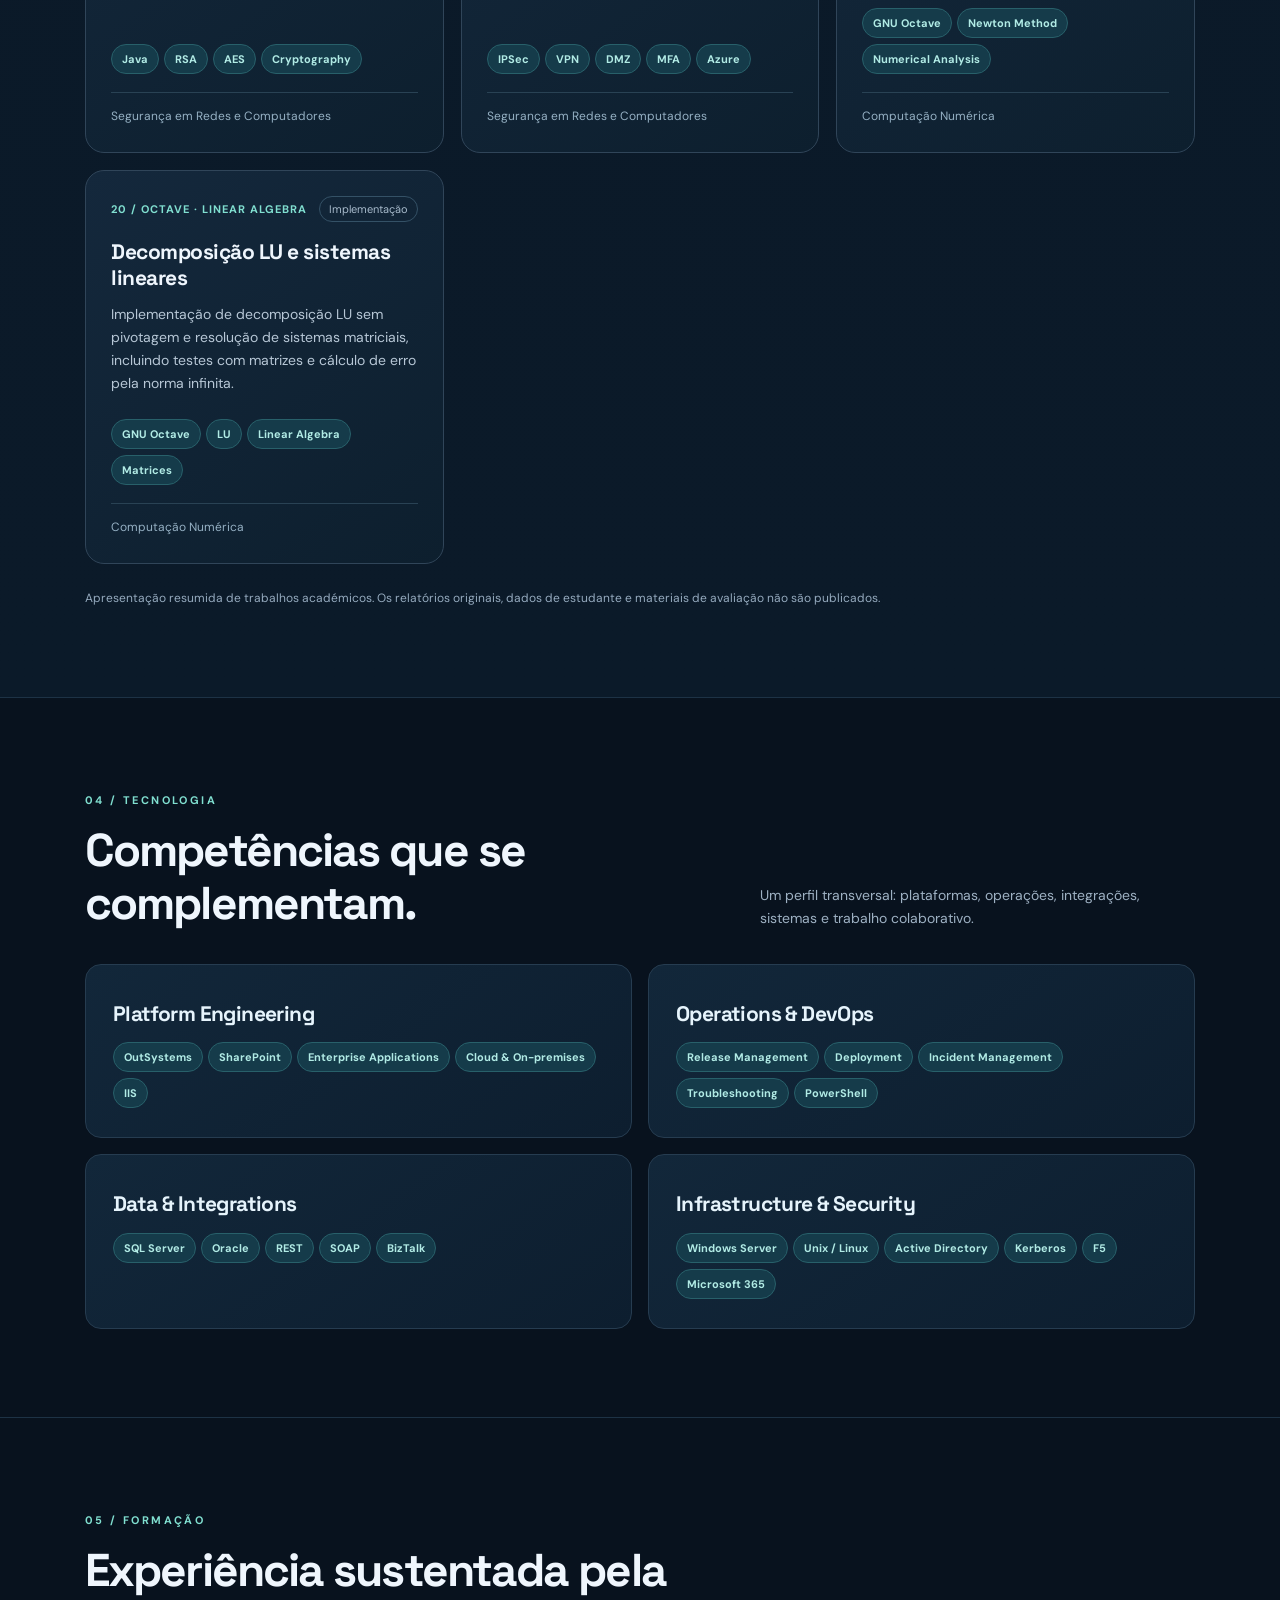
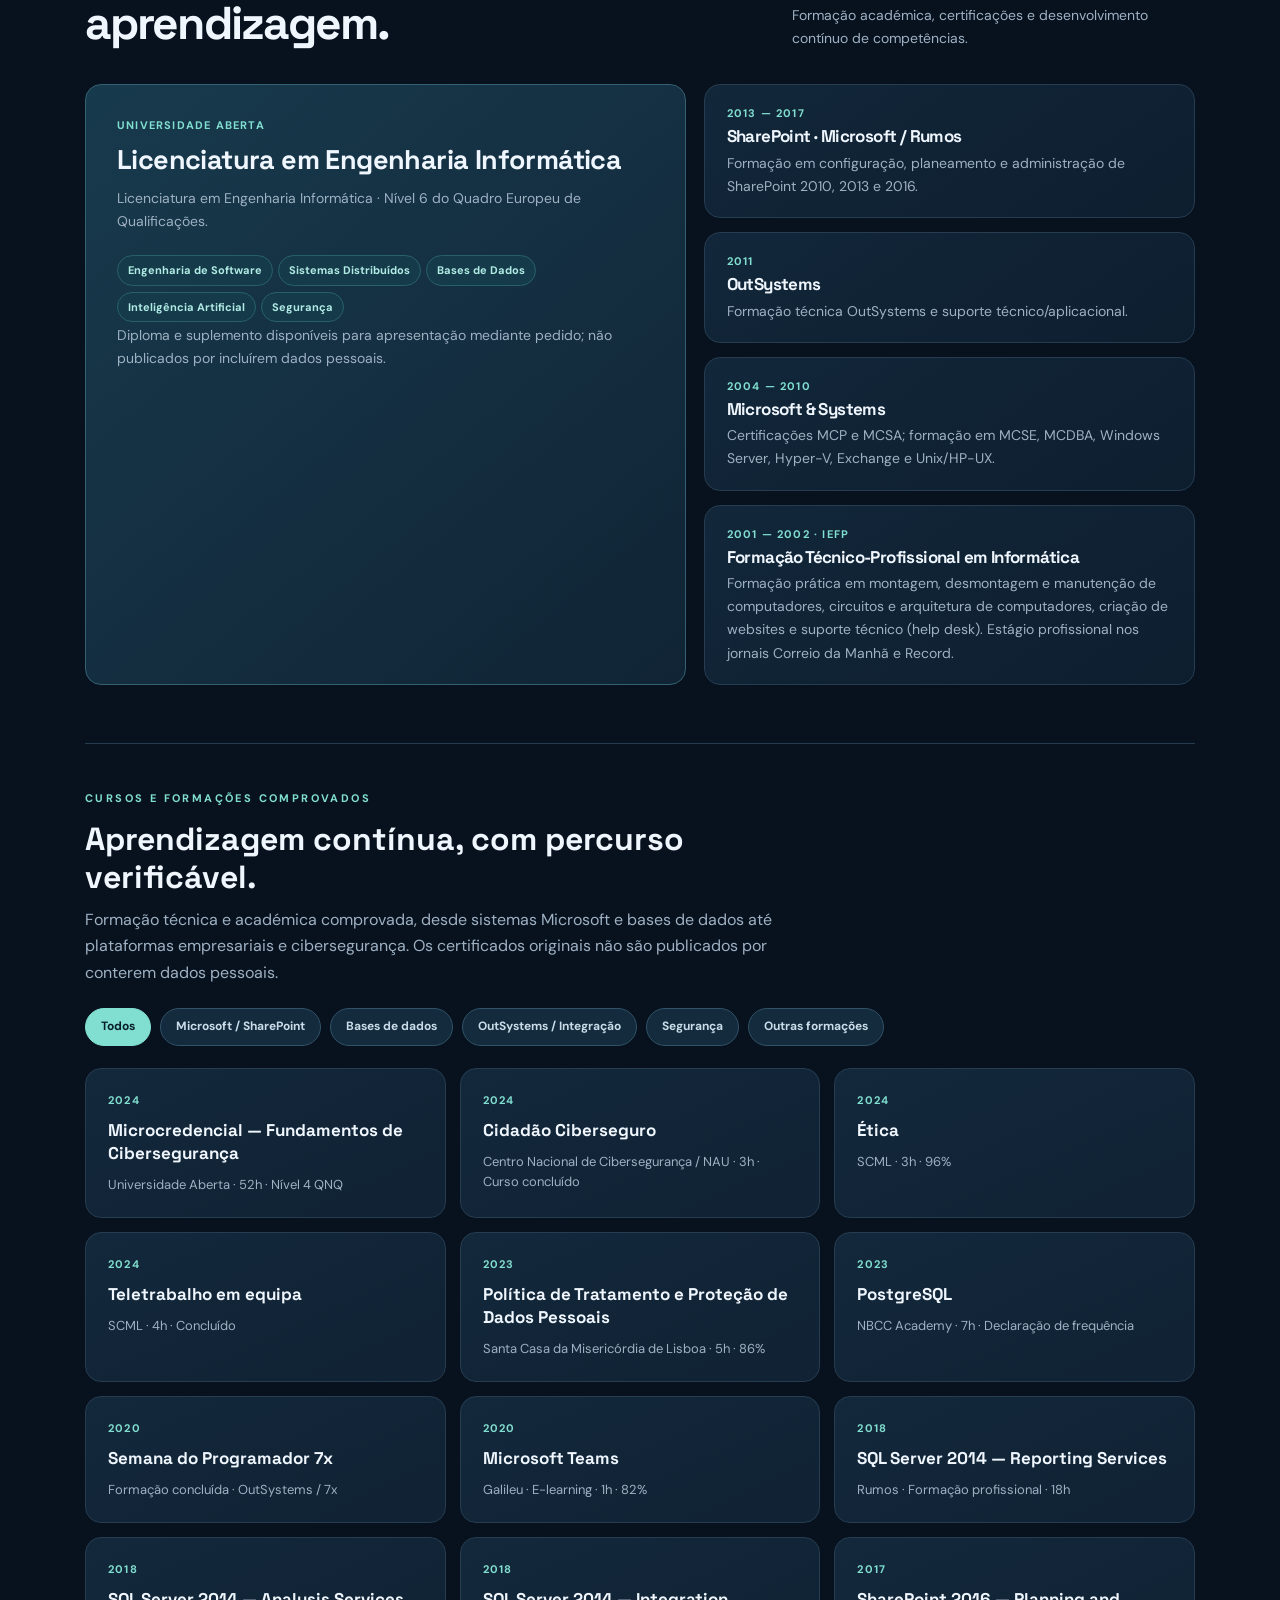
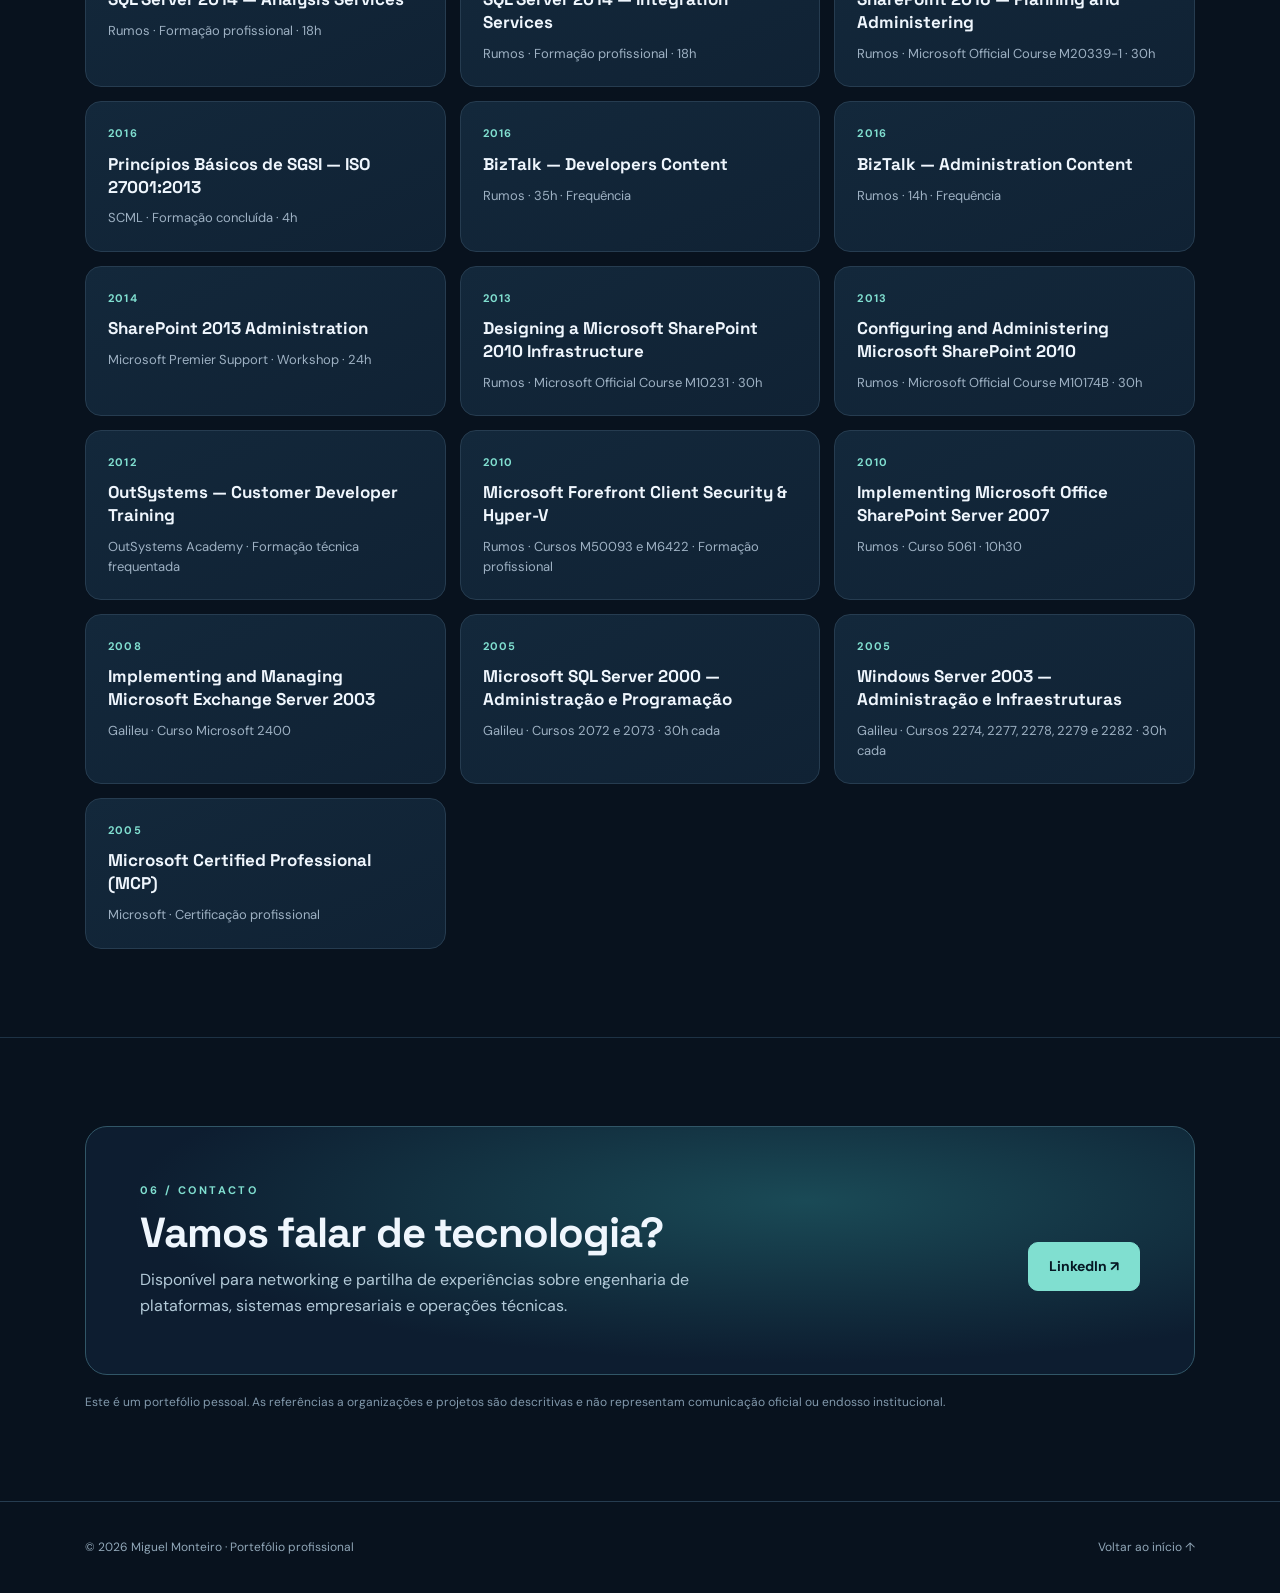
==== commit d1034b7d: "Add files via upload" ====
--- a/index.html
+++ b/index.html
@@ -44,7 +44,7 @@
 <body>
 <a class="skip" data-en="Skip to content" data-pt="Saltar para o conteúdo" href="#conteudo">Saltar para o conteúdo</a>
 <header class="top"><nav aria-label="Navegação principal" class="container nav"><a aria-label="Miguel Monteiro — início" class="logo" href="#inicio">Miguel <span>MONTEIRO</span></a><div class="menu" id="menu"><a data-en="About" data-pt="Sobre" href="#sobre">Sobre</a><a data-en="Experience" data-pt="Experiência" href="#experiencia">Experiência</a><a data-en="Projects" data-pt="Projetos" href="#projetos">Projetos</a><a data-en="Academic" data-pt="Académicos" href="#academicos">Académicos</a><a data-en="Skills" data-pt="Competências" href="#competencias">Competências</a><a data-en="Education" data-pt="Formação" href="#formacao">Formação</a><a data-en="Contact" data-pt="Contacto" href="#contactos">Contacto</a><a data-en="Interactive Lab" data-pt="Lab Interativo" href="https://lab.mrs-monteiro.com/">Lab Interativo</a></div><div class="navright"><button aria-label="Switch language" class="lang" id="lang" type="button">EN</button><button aria-controls="menu" aria-expanded="false" aria-label="Abrir menu" class="mobiletoggle" id="navtoggle" type="button">☰</button></div></nav></header>
-<main id="conteudo"><div class="hero" id="inicio"><div class="container hero-layout"><div class="hero-copy"><div class="hero-badge">Miguel Monteiro · Professional Portfolio</div><div class="eyebrow"><i class="statusdot"></i><span data-en="Platform engineering • Enterprise applications" data-pt="Engenharia de plataformas • Aplicações empresariais">Engenharia de plataformas • Aplicações empresariais</span></div><h1>Miguel <span>Monteiro.</span></h1><p class="role" data-en="Senior Platform Engineer · Enterprise Applications" data-pt="Senior Platform Engineer · Enterprise Applications">Senior Platform Engineer · Enterprise Applications</p><p class="engineer-credential" data-en="Informatics Engineer · Portuguese Order of Engineers · Registration no. 105337" data-pt="Engenheiro Informático · Ordem dos Engenheiros · Cédula n.º 105337">Engenheiro Informático · Ordem dos Engenheiros · Cédula n.º 105337</p><p class="lead" data-en="Bridging engineering, operations and systems integration to support reliable enterprise platforms. Over 25 years in technology, from infrastructure to business-critical production applications." data-pt="Ligo engenharia, operações e integração de sistemas para apoiar plataformas empresariais fiáveis. Mais de 25 anos de experiência em tecnologia, desde infraestruturas a aplicações críticas em produção.">Combino engenharia, operações e integração de sistemas para garantir a fiabilidade, segurança e evolução contínua de plataformas empresariais. Com mais de 25 anos de experiência em tecnologia, reúno uma visão transversal que abrange infraestruturas, sistemas complexos e aplicações críticas em ambientes de produção.</p><div class="buttons"><a class="button" data-en="Explore work ↗" data-pt="Explorar projetos ↗" href="#projetos">Explorar projetos ↗</a></div><div class="metrics"><div class="metric"><strong>25+</strong><small data-en="years in technology" data-pt="anos em tecnologia">anos em tecnologia</small></div><div class="metric"><strong>180 ECTS</strong><small data-en="Informatics Engineering degree" data-pt="Licenciatura em Engenharia Informática">Licenciatura em Engenharia Informática</small></div><div class="metric"><strong>PT / EN</strong><small data-en="bilingual portfolio" data-pt="portefólio bilingue">portefólio bilingue</small></div></div></div><div class="hero-side">
+<main id="conteudo"><div class="hero" id="inicio"><div class="container hero-layout"><div class="hero-copy"><div class="hero-badge">Miguel Monteiro · Professional Portfolio</div><div class="eyebrow"><i class="statusdot"></i><span data-en="Platform engineering • Enterprise applications" data-pt="Engenharia de plataformas • Aplicações empresariais">Engenharia de plataformas • Aplicações empresariais</span></div><h1>Miguel <span>Monteiro.</span></h1><p class="role" data-en="Senior Platform Engineer · Enterprise Applications" data-pt="Senior Platform Engineer · Enterprise Applications">Senior Platform Engineer · Enterprise Applications</p><p class="engineer-credential" data-en="Informatics Engineer · Portuguese Order of Engineers · Registration no. 105337" data-pt="Engenheiro Informático · Ordem dos Engenheiros · Cédula n.º 105337">Engenheiro Informático · Ordem dos Engenheiros · Cédula n.º 105337</p><p class="lead" data-en="Bridging engineering, operations and systems integration to support reliable enterprise platforms. Over 25 years in technology, from infrastructure to business-critical production applications." data-pt="Ligo engenharia, operações e integração de sistemas para apoiar plataformas empresariais fiáveis. Mais de 25 anos de experiência em tecnologia, desde infraestruturas a aplicações críticas em produção.">Combino engenharia, operações e integração de sistemas para garantir a fiabilidade, segurança e evolução contínua de plataformas empresariais. Com mais de 25 anos de experiência em tecnologia, reúno uma visão transversal que abrange infraestruturas, sistemas complexos e aplicações críticas em ambientes de produção.</p><div class="buttons"><a class="button" data-en="Explore work ↗" data-pt="Explorar projetos ↗" href="#projetos">Explorar projetos ↗</a></div><div class="metrics"><div class="metric"><strong>25+</strong><small data-en="years in technology" data-pt="anos em tecnologia">anos em tecnologia</small></div><div class="metric"><strong>UAb</strong><small data-en="Informatics Engineering degree" data-pt="Licenciatura em Engenharia Informática">Licenciatura em Engenharia Informática</small></div><div class="metric"><strong>PT / EN</strong><small data-en="bilingual portfolio" data-pt="portefólio bilingue">portefólio bilingue</small></div></div></div><div class="hero-side">
 <aside aria-label="Retrato profissional" class="profile-card">
 <div class="profile-tag">MRS MONTEIRO</div>
 <div class="profile-photo-wrap">
@@ -64,7 +64,7 @@
 </div>
 </aside>
 <div aria-label="Resumo de competências" class="hero-panel"><div class="panelcap">professional.profile</div><div class="terminal"><span class="term-gray">// Areas of expertise</span><br/>{<br/>  <span class="term-key">role</span>: <span class="term-value">"Senior Platform Engineer"</span>,<br/>  <span class="term-key">platforms</span>: [<span class="term-value">"OutSystems", "SharePoint"</span>],<br/>  <span class="term-key">focus</span>: [<br/>   <span class="term-value">"Platform Operations"</span>,<br/>   <span class="term-value">"Enterprise Integration"</span>,<br/>   <span class="term-value">"Release Management"</span>,<br/>   <span class="term-value">"Production Reliability"</span><br/>  ]<br/>}</div><div class="panelfoot"><span class="dot"></span><span data-en="Experience built across enterprise environments" data-pt="Experiência construída em ambientes empresariais">Experiência construída em ambientes empresariais</span></div></div></div></div></div>
-<section id="sobre"><div class="container"><div class="sec-head"><div><span class="eyekicker">01 / <span data-en="PROFILE" data-pt="PERFIL">PERFIL</span></span><h2 data-en="Engineering beyond the code." data-pt="A engenharia para além do código.">A engenharia para além do código.</h2></div><p data-en="A career at the intersection of systems, applications, teams and operations." data-pt="Uma carreira construída na interseção entre sistemas, aplicações, equipas e operações.">Uma carreira construída na interseção entre sistemas, aplicações, equipas e operações.</p></div><div class="about-grid"><article class="card"><p class="about-text" data-en="I am an informatics engineer with experience in systems administration, consulting, platform engineering and enterprise application support. My work spans technical analysis, delivery coordination, integration, incident resolution and continuous improvement, collaborating with development, database, infrastructure and business teams." data-pt="Sou engenheiro informático com experiência em administração de sistemas, consultoria, engenharia de plataformas e suporte a aplicações empresariais. O meu trabalho passa pela análise técnica, acompanhamento de entregas, integração, resolução de incidentes e melhoria contínua, em colaboração com desenvolvimento, bases de dados, infraestrutura e áreas de negócio.">Sou engenheiro informático com experiência em administração de sistemas, consultoria, engenharia de plataformas e suporte a aplicações empresariais. O meu trabalho passa pela análise técnica, acompanhamento de entregas, integração, resolução de incidentes e melhoria contínua, em colaboração com desenvolvimento, bases de dados, infraestrutura e áreas de negócio.</p></article><aside class="card facts"><div class="fact"><b data-en="Education" data-pt="Base académica">Base académica</b><span data-en="Informatics Engineering degree · Universidade Aberta" data-pt="Licenciatura em Engenharia Informática · Universidade Aberta">Licenciatura em Engenharia Informática · Universidade Aberta</span></div><div class="fact"><b data-en="Specialism" data-pt="Especialização">Especialização</b><span>OutSystems · SharePoint · Enterprise Applications</span></div><div class="fact"><b data-en="Focus areas" data-pt="Áreas de atuação">Áreas de atuação</b><span>Platform Engineering · DevOps · Integrations</span></div><div class="fact"><b data-en="Professional title" data-pt="Título profissional">Título profissional</b><span data-en="Informatics Engineer · Portuguese Order of Engineers · Registration no. 105337" data-pt="Engenheiro Informático · Ordem dos Engenheiros · Cédula n.º 105337">Engenheiro Informático · Ordem dos Engenheiros · Cédula n.º 105337</span></div><div class="fact"><b data-en="Professional title" data-pt="Título profissional">Título profissional</b><span data-en="Engineer · Professional registration (number withheld for privacy)" data-pt="Engenheiro · Cédula profissional (n.º omitido por privacidade)">Engenheiro · Cédula profissional (n.º omitido por privacidade)</span></div></aside></div></div></section>
+<section id="sobre"><div class="container"><div class="sec-head"><div><span class="eyekicker">01 / <span data-en="PROFILE" data-pt="PERFIL">PERFIL</span></span><h2 data-en="Engineering beyond the code." data-pt="A engenharia para além do código.">A engenharia para além do código.</h2></div><p data-en="A career at the intersection of systems, applications, teams and operations." data-pt="Uma carreira construída na interseção entre sistemas, aplicações, equipas e operações.">Uma carreira construída na interseção entre sistemas, aplicações, equipas e operações.</p></div><div class="about-grid"><article class="card"><p class="about-text" data-en="I am an informatics engineer with experience in systems administration, consulting, platform engineering and enterprise application support. My work spans technical analysis, delivery coordination, integration, incident resolution and continuous improvement, collaborating with development, database, infrastructure and business teams." data-pt="Sou engenheiro informático com experiência em administração de sistemas, consultoria, engenharia de plataformas e suporte a aplicações empresariais. O meu trabalho passa pela análise técnica, acompanhamento de entregas, integração, resolução de incidentes e melhoria contínua, em colaboração com desenvolvimento, bases de dados, infraestrutura e áreas de negócio.">Sou engenheiro informático com experiência em administração de sistemas, consultoria, engenharia de plataformas e suporte a aplicações empresariais. O meu trabalho passa pela análise técnica, acompanhamento de entregas, integração, resolução de incidentes e melhoria contínua, em colaboração com desenvolvimento, bases de dados, infraestrutura e áreas de negócio.</p></article><aside class="card facts"><div class="fact"><b data-en="Education" data-pt="Base académica">Base académica</b><span data-en="Informatics Engineering degree · Universidade Aberta" data-pt="Licenciatura em Engenharia Informática · Universidade Aberta">Licenciatura em Engenharia Informática · Universidade Aberta</span></div><div class="fact"><b data-en="Specialism" data-pt="Especialização">Especialização</b><span>OutSystems · SharePoint · Enterprise Applications</span></div><div class="fact"><b data-en="Focus areas" data-pt="Áreas de atuação">Áreas de atuação</b><span>Platform Engineering · DevOps · Integrations</span></div><div class="fact"><b data-en="Professional title" data-pt="Título profissional">Título profissional</b><span data-en="Informatics Engineer · Portuguese Order of Engineers · Registration no. 105337" data-pt="Engenheiro Informático · Ordem dos Engenheiros · Cédula n.º 105337">Engenheiro Informático · Ordem dos Engenheiros · Cédula n.º 105337</span></div></aside></div></div></section>
 <section id="experiencia"><div class="container"><div class="sec-head"><div><span class="eyekicker">02 / <span data-en="CAREER" data-pt="PERCURSO">PERCURSO</span></span><h2 data-en="From infrastructure to platform engineering." data-pt="Da infraestrutura à engenharia de plataformas.">Da infraestrutura à engenharia de plataformas.</h2></div><p data-en="Enterprise experience across organisations and projects, in a career beginning in 2000." data-pt="Experiência em organizações e projetos empresariais, num percurso iniciado em 2000.">Experiência em organizações e projetos empresariais, num percurso iniciado em 2000.</p></div><div class="timeline"><article class="job featured"><div><span class="period">2016 — <span data-en="PRESENT" data-pt="PRESENTE">PRESENTE</span></span><h3>Senior Platform Engineer</h3><div class="org">Santa Casa da Misericórdia de Lisboa</div><div style="margin-top:14px"><span class="pill">OutSystems</span><span class="pill">SharePoint</span><span class="pill">Enterprise Applications</span></div></div><p data-en="Technical support and evolution of on-premises and cloud OutSystems platforms and SharePoint solutions. Release and environment management, production incident analysis, enterprise integrations, documentation and collaboration with technical and business teams." data-pt="Suporte e evolução técnica de plataformas OutSystems on-premises e cloud e soluções SharePoint. Gestão de releases e ambientes, análise de problemas de produção, integrações empresariais, documentação e colaboração transversal com equipas técnicas e de negócio.">Suporte e evolução técnica de plataformas OutSystems on-premises e cloud e soluções SharePoint. Gestão de releases e ambientes, análise de problemas de produção, integrações empresariais, documentação e colaboração transversal com equipas técnicas e de negócio.</p></article><article class="job"><span class="period">2014 — 2016</span><h3>SharePoint Consultant</h3><div class="org">Winprovit · Portugal Telecom</div><p data-en="SharePoint and .NET consulting, performance and security analysis, Windows/IIS/SQL Server administration, migrations and application support." data-pt="Consultoria SharePoint e .NET, análise de desempenho e segurança, administração Windows/IIS/SQL Server, migrações e suporte aplicacional.">Consultoria SharePoint e .NET, análise de desempenho e segurança, administração Windows/IIS/SQL Server, migrações e suporte aplicacional.</p></article><article class="job"><span class="period">2013 — 2014</span><h3>SharePoint Specialist</h3><div class="org">Accenture · Sonangol / BP Angola</div><p data-en="Implementation and support of SharePoint, Windows Server and SQL Server; task automation with PowerShell." data-pt="Implementação e suporte de SharePoint, Windows Server e SQL Server; automação de tarefas com PowerShell.">Implementação e suporte de SharePoint, Windows Server e SQL Server; automação de tarefas com PowerShell.</p></article><article class="job"><span class="period">2012 — 2014</span><h3>Application Technical Support Specialist</h3><div class="org">Accenture · ZON / NOS</div><p data-en="SharePoint and OutSystems platform administration and configuration, technical monitoring, web support and problem management." data-pt="Administração e configuração de plataformas SharePoint e OutSystems, monitorização técnica, suporte web e gestão de problemas.">Administração e configuração de plataformas SharePoint e OutSystems, monitorização técnica, suporte web e gestão de problemas.</p></article><article class="job"><span class="period">2008 — 2011</span><h3>Technical &amp; Application Management</h3><div class="org">GFI / Noesis · Portugal Telecom / PTSI</div><p data-en="Technical management of web applications, SharePoint, OutSystems, deployments, incidents, systems and SQL Server." data-pt="Gestão técnica de aplicações web, SharePoint, OutSystems, deployments, incidentes, sistemas e SQL Server.">Gestão técnica de aplicações web, SharePoint, OutSystems, deployments, incidentes, sistemas e SQL Server.</p></article><article class="job"><span class="period">2003 — 2008</span><h3>Systems &amp; Infrastructure</h3><div class="org">GFI · Clientes públicos e privados</div><p data-en="Windows and Unix administration, networks, Active Directory, Exchange, SQL Server, virtualization and migration projects." data-pt="Administração Windows e Unix, redes, Active Directory, Exchange, SQL Server, virtualização e projetos de migração.">Administração Windows e Unix, redes, Active Directory, Exchange, SQL Server, virtualização e projetos de migração.</p></article><article class="job"><span class="period">2000 — 2003</span><h3>Systems Administrator</h3><div class="org">Universidade Atlântica</div><p data-en="Systems administration, network services, databases and technical support for internal users." data-pt="Administração de sistemas, serviços de rede, bases de dados e suporte técnico a utilizadores internos.">Administração de sistemas, serviços de rede, bases de dados e suporte técnico a utilizadores internos.</p></article></div><p class="note" data-en="Note: some roles and projects overlapped, as documented in the original CV." data-pt="Nota: algumas experiências e projetos decorreram em períodos sobrepostos, conforme o currículo original.">Nota: algumas experiências e projetos decorreram em períodos sobrepostos, conforme o currículo original.</p></div></section><section id="projetos"><div class="container"><div class="sec-head"><div><span class="eyekicker">03 / <span data-en="PRACTICE" data-pt="PRÁTICA">PRÁTICA</span></span><h2 data-en="Work that defines my approach." data-pt="O trabalho que me define.">O trabalho que me define.</h2></div><p data-en="Real areas of work, described without internal technical details or confidential information." data-pt="Domínios de atuação reais, descritos sem detalhes técnicos internos ou dados confidenciais.">Domínios de atuação reais, descritos sem detalhes técnicos internos ou dados confidenciais.</p></div><div class="feature-grid"><article class="card"><span class="feature-num">01 / PLATFORM ENGINEERING</span><h3>OutSystems Operations &amp; Reliability</h3><p data-en="Supporting on-premises and cloud platforms, incident and performance analysis, configuration, release validation and production operations." data-pt="Acompanhamento de plataformas on-premises e cloud, análise de incidentes e desempenho, configurações, validação de releases e suporte a ambientes de produção.">Acompanhamento de plataformas on-premises e cloud, análise de incidentes e desempenho, configurações, validação de releases e suporte a ambientes de produção.</p><div style="margin-top:17px"><span class="pill">OutSystems</span><span class="pill">Cloud</span><span class="pill">SQL</span></div></article><article class="card"><span class="feature-num">02 / DELIVERY</span><h3>Release &amp; Environment Management</h3><p data-en="Technical coordination of deployments and validations across development, test, UAT and production environments, accounting for dependencies and operational continuity." data-pt="Coordenação técnica de deployments e validações entre ambientes de desenvolvimento, teste, UAT e produção, considerando dependências e continuidade operacional.">Coordenação técnica de deployments e validações entre ambientes de desenvolvimento, teste, UAT e produção, considerando dependências e continuidade operacional.</p><div style="margin-top:17px"><span class="pill">DevOps</span><span class="pill">Releases</span><span class="pill">Change</span></div></article><article class="card"><span class="feature-num">03 / INTEGRATION</span><h3>Enterprise Applications &amp; APIs</h3><p data-en="Supporting interoperability between enterprise applications, data systems and external services; technical diagnosis of integrations and connectivity." data-pt="Suporte à interoperabilidade entre aplicações empresariais, sistemas de dados e serviços externos; diagnóstico técnico de integrações e conectividade.">Suporte à interoperabilidade entre aplicações empresariais, sistemas de dados e serviços externos; diagnóstico técnico de integrações e conectividade.</p><div style="margin-top:17px"><span class="pill">REST</span><span class="pill">SOAP</span><span class="pill">Oracle</span></div></article><article class="card"><span class="feature-num">04 / COLLABORATION</span><h3>SharePoint &amp; Microsoft Ecosystem</h3><p data-en="SharePoint administration and migration, security and authentication, enterprise platform integration and Microsoft 365 collaboration." data-pt="Administração e migração de ambientes SharePoint, segurança e autenticação, integração com plataformas empresariais e colaboração Microsoft 365.">Administração e migração de ambientes SharePoint, segurança e autenticação, integração com plataformas empresariais e colaboração Microsoft 365.</p><div style="margin-top:17px"><span class="pill">SharePoint</span><span class="pill">M365</span><span class="pill">IIS</span></div></article><article class="card"><span class="feature-num">05 / INFRASTRUCTURE</span><h3>Enterprise Infrastructure</h3><p data-en="Foundational experience in Windows and Unix servers, Active Directory, SQL Server, network services, virtualization, migrations and troubleshooting." data-pt="Experiência de base em servidores Windows e Unix, Active Directory, SQL Server, serviços de rede, virtualização, migrações e resolução de problemas.">Experiência de base em servidores Windows e Unix, Active Directory, SQL Server, serviços de rede, virtualização, migrações e troubleshooting.</p><div style="margin-top:17px"><span class="pill">Windows</span><span class="pill">Unix</span><span class="pill">PowerShell</span></div></article><article class="card"><span class="feature-num">06 / COLLABORATION</span><h3>Cross-functional Technical Delivery</h3><p data-en="Bridging technical teams and stakeholders, analysing requirements and issues, documenting procedures and improving operating practices." data-pt="Articulação entre equipas técnicas e stakeholders, análise de requisitos e problemas, documentação de procedimentos e apoio à melhoria de práticas de operação.">Articulação entre equipas técnicas e stakeholders, análise de requisitos e problemas, documentação de procedimentos e apoio à melhoria de práticas de operação.</p><div style="margin-top:17px"><span class="pill">Stakeholders</span><span class="pill">Documentation</span></div></article></div></div></section><section class="academic-section" id="academicos"><div class="container"><div class="card" style="margin:0 0 24px;display:flex;align-items:center;justify-content:space-between;gap:14px;flex-wrap:wrap"><div><strong data-pt="MRS Interactive &amp; Learning Lab" data-en="MRS Interactive &amp; Learning Lab">MRS Interactive &amp; Learning Lab</strong><p data-pt="Explora projetos, experimenta BFS e A* e pratica com desafios interativos." data-en="Explore projects, experiment with BFS and A*, and practise with interactive challenges.">Explora projetos, experimenta BFS e A* e pratica com desafios interativos.</p></div><a class="button outline" href="https://lab.mrs-monteiro.com/" data-pt="Explorar o Lab ↗" data-en="Explore the Lab ↗">Explorar o Lab ↗</a></div>
 <div class="sec-head"><div><span class="eyekicker">PORTFOLIO / <span data-en="ACADEMIC PROJECTS" data-pt="PROJETOS ACADÉMICOS">PROJETOS ACADÉMICOS</span></span><h2 data-en="From theory to implementation." data-pt="Da teoria à implementação.">Da teoria à implementação.</h2></div>
 <p data-en="Selected Informatics Engineering coursework: software development, artificial intelligence, data science, distributed systems, security and computer graphics." data-pt="Trabalhos selecionados da Licenciatura em Engenharia Informática: desenvolvimento, inteligência artificial, ciência de dados, sistemas distribuídos, segurança e computação gráfica.">Trabalhos selecionados da Licenciatura em Engenharia Informática: desenvolvimento, inteligência artificial, ciência de dados, sistemas distribuídos, segurança e computação gráfica.</p></div>
@@ -78,11 +78,11 @@
 <article class="academic-card"><div class="academic-head"><span class="academic-number">07 / AI · PYTHON</span><span class="academic-type" data-en="Implementation" data-pt="Implementação">Implementação</span></div><h3 data-en="Breadth-first search (BFS) and state spaces" data-pt="Pesquisa em largura (BFS) e espaço de estados">Pesquisa em largura (BFS) e espaço de estados</h3><p data-en="Implementation and analysis of breadth-first search on matrix configurations, including successor generation, expansion counts and comparisons across instances." data-pt="Implementação e análise de busca em largura sobre configurações de matrizes, com geração de sucessores, medição de expansões e comparação entre instâncias.">Implementação e análise de busca em largura sobre configurações de matrizes, com geração de sucessores, medição de expansões e comparação entre instâncias.</p><div class="academic-tags"><span class="pill">Python</span><span class="pill">BFS</span><span class="pill">Search Algorithms</span></div><div class="academic-foot" data-en="Introduction to Artificial Intelligence" data-pt="Introdução à Inteligência Artificial">Introdução à Inteligência Artificial</div></article><article class="academic-card"><div class="academic-head"><span class="academic-number">08 / AI · PYTHON</span><span class="academic-type" data-en="Prototype" data-pt="Protótipo">Protótipo</span></div><h3 data-en="A* heuristic search" data-pt="Pesquisa heurística A*">Pesquisa heurística A*</h3><p data-en="Study and proposed A* search approach with a heuristic and priority queue for residential-area access configurations. Approach and sample Python code documented." data-pt="Estudo e proposta de pesquisa A* com heurística e fila de prioridades para configurações de zonas habitacionais e acessibilidade. Código e abordagem documentados em Python.">Estudo e proposta de pesquisa A* com heurística e fila de prioridades para configurações de zonas habitacionais e acessibilidade. Código e abordagem documentados em Python.</p><div class="academic-tags"><span class="pill">Python</span><span class="pill">A*</span><span class="pill">Heuristics</span></div><div class="academic-foot" data-en="Introduction to Artificial Intelligence" data-pt="Introdução à Inteligência Artificial">Introdução à Inteligência Artificial</div></article><article class="academic-card"><div class="academic-head"><span class="academic-number">09 / AI · CONCEPTS</span><span class="academic-type" data-en="Analysis" data-pt="Análise">Análise</span></div><h3 data-en="Intelligent agents and creativity in AI" data-pt="Agentes inteligentes e criatividade em IA">Agentes inteligentes e criatividade em IA</h3><p data-en="Conceptual analysis of weather-forecasting agents, performance measures, sensors, actuators and environment properties, including a review of creativity in AI." data-pt="Análise conceptual de agentes de previsão meteorológica, indicadores de desempenho, sensores, atuadores e características dos ambientes, incluindo reflexão sobre criatividade em IA.">Análise conceptual de agentes de previsão meteorológica, indicadores de desempenho, sensores, atuadores e características dos ambientes, incluindo reflexão sobre criatividade em IA.</p><div class="academic-tags"><span class="pill">Intelligent Agents</span><span class="pill">AI</span><span class="pill">PEAS</span></div><div class="academic-foot" data-en="Introduction to Artificial Intelligence" data-pt="Introdução à Inteligência Artificial">Introdução à Inteligência Artificial</div></article><article class="academic-card"><div class="academic-head"><span class="academic-number">10 / PROGRAMMING</span><span class="academic-type" data-en="Implementation" data-pt="Implementação">Implementação</span></div><h3 data-en="Programming paradigms" data-pt="Paradigmas de programação">Paradigmas de programação</h3><p data-en="List processing, equivalence checking and problem-solving exercises across functional, logic and object-oriented paradigms." data-pt="Exercícios de manipulação de listas, verificação de equivalências e resolução de problemas usando paradigmas funcional, lógico e orientado a objetos.">Exercícios de manipulação de listas, verificação de equivalências e resolução de problemas usando paradigmas funcional, lógico e orientado a objetos.</p><div class="academic-tags"><span class="pill">OCaml</span><span class="pill">Prolog</span><span class="pill">Java</span></div><div class="academic-foot" data-en="Programming Languages" data-pt="Linguagens de Programação">Linguagens de Programação</div></article><article class="academic-card"><div class="academic-head"><span class="academic-number">11 / SOFTWARE</span><span class="academic-type" data-en="Analysis" data-pt="Análise">Análise</span></div><h3 data-en="Software architecture and quality" data-pt="Arquitetura e qualidade de software">Arquitetura e qualidade de software</h3><p data-en="Analysis of separation of concerns using MVC, input/output operations and component organisation in software-development exercises." data-pt="Análise de separação de responsabilidades no padrão MVC, operações de entrada/saída e organização de componentes em exercícios de desenvolvimento de software.">Análise de separação de responsabilidades no padrão MVC, operações de entrada/saída e organização de componentes em exercícios de desenvolvimento de software.</p><div class="academic-tags"><span class="pill">MVC</span><span class="pill">C#</span><span class="pill">Architecture</span></div><div class="academic-foot" data-en="Software Development Laboratory" data-pt="Laboratório de Desenvolvimento de Software">Laboratório de Desenvolvimento de Software</div></article><article class="academic-card"><div class="academic-head"><span class="academic-number">12 / GRAPHICS</span><span class="academic-type" data-en="Analysis" data-pt="Análise">Análise</span></div><h3 data-en="Rasterisation and ray tracing" data-pt="Rasterização e ray tracing">Rasterização e ray tracing</h3><p data-en="Study of scan-line polygon filling, edge tables and pixel calculations, alongside an analysis of ray-tracing fundamentals." data-pt="Estudo do algoritmo scan-line para preenchimento de polígonos, com tabelas de arestas e píxeis, e análise de fundamentos de ray tracing.">Estudo do algoritmo scan-line para preenchimento de polígonos, com tabelas de arestas e píxeis, e análise de fundamentos de ray tracing.</p><div class="academic-tags"><span class="pill">Scan-line</span><span class="pill">Rasterisation</span><span class="pill">Ray tracing</span></div><div class="academic-foot" data-en="Computer Graphics" data-pt="Computação Gráfica">Computação Gráfica</div></article><article class="academic-card"><div class="academic-head"><span class="academic-number">13 / THREE.JS</span><span class="academic-type" data-en="Implementation" data-pt="Implementação">Implementação</span></div><h3 data-en="3D visualisation and midpoint line algorithm" data-pt="Visualização 3D e algoritmo do ponto médio">Visualização 3D e algoritmo do ponto médio</h3><p data-en="Implementation of a line-rasterisation algorithm integrated into a Three.js scene with pixel selection, raycasting and camera controls." data-pt="Implementação de um algoritmo de rasterização de segmentos de reta integrado numa cena Three.js com seleção de píxeis, raycasting e controlo de câmara.">Implementação de um algoritmo de rasterização de segmentos de reta integrado numa cena Three.js com seleção de píxeis, raycasting e controlo de câmara.</p><div class="academic-tags"><span class="pill">Three.js</span><span class="pill">JavaScript</span><span class="pill">3D</span></div><div class="academic-foot" data-en="Computer Graphics" data-pt="Computação Gráfica">Computação Gráfica</div></article><article class="academic-card"><div class="academic-head"><span class="academic-number">14 / THREE.JS</span><span class="academic-type" data-en="Implementation" data-pt="Implementação">Implementação</span></div><h3 data-en="Procedural 3D terrain and atmospheric simulation" data-pt="Terreno 3D procedural e simulação atmosférica">Terreno 3D procedural e simulação atmosférica</h3><p data-en="Modular web prototype for procedural terrain using Perlin noise, dynamic lighting, camera controls and rain, snow and fog effects." data-pt="Protótipo web modular para geração e personalização de terreno com Perlin Noise, iluminação dinâmica, controlos de câmara e efeitos de chuva, neve e neblina.">Protótipo web modular para geração e personalização de terreno com Perlin Noise, iluminação dinâmica, controlos de câmara e efeitos de chuva, neve e neblina.</p><div class="academic-tags"><span class="pill">Three.js</span><span class="pill">Perlin Noise</span><span class="pill">Vite</span></div><div class="academic-foot" data-en="Computer Graphics" data-pt="Computação Gráfica">Computação Gráfica</div></article><article class="academic-card"><div class="academic-head"><span class="academic-number">15 / SQL · MYSQL</span><span class="academic-type" data-en="Implementation / Analysis" data-pt="Implementação / Análise">Implementação / Análise</span></div><h3 data-en="SQL query and execution-plan analysis" data-pt="Análise de consultas e planos de execução">Análise de consultas e planos de execução</h3><p data-en="SQL queries on sample databases and analysis of EXPLAIN plans, joins, table scans, indexes and estimated execution costs." data-pt="Consultas SQL sobre bases de dados de exemplo e análise de planos EXPLAIN, joins, varrimentos de tabelas, índices e custos estimados de execução.">Consultas SQL sobre bases de dados de exemplo e análise de planos EXPLAIN, joins, varrimentos de tabelas, índices e custos estimados de execução.</p><div class="academic-tags"><span class="pill">SQL</span><span class="pill">MySQL</span><span class="pill">EXPLAIN</span><span class="pill">Query Plans</span></div><div class="academic-foot" data-en="Database Management Systems" data-pt="Sistemas de Gestão de Bases de Dados">Sistemas de Gestão de Bases de Dados</div></article><article class="academic-card"><div class="academic-head"><span class="academic-number">16 / DATABASE DESIGN</span><span class="academic-type" data-en="Modelling / Study" data-pt="Modelação / Estudo">Modelação / Estudo</span></div><h3 data-en="Data modelling and concurrency control" data-pt="Modelação de dados e controlo de concorrência">Modelação de dados e controlo de concorrência</h3><p data-en="Study of normalization and denormalization through relational diagrams, fact tables and transaction analysis, locks, two-phase locking and deadlocks." data-pt="Estudo de normalização e desnormalização com diagramas relacionais, organização de tabelas factuais e análise de transações, locks, protocolos 2-PL e deadlocks.">Estudo de normalização e desnormalização com diagramas relacionais, organização de tabelas factuais e análise de transações, locks, protocolos 2-PL e deadlocks.</p><div class="academic-tags"><span class="pill">Data Modelling</span><span class="pill">Transactions</span><span class="pill">2PL</span><span class="pill">Deadlocks</span></div><div class="academic-foot" data-en="Database Management Systems" data-pt="Sistemas de Gestão de Bases de Dados">Sistemas de Gestão de Bases de Dados</div></article><article class="academic-card"><div class="academic-head"><span class="academic-number">17 / JAVA · SECURITY</span><span class="academic-type" data-en="Implementation" data-pt="Implementação">Implementação</span></div><h3 data-en="RSA and AES cryptography in Java" data-pt="Criptografia RSA e AES em Java">Criptografia RSA e AES em Java</h3><p data-en="Java console applications demonstrating RSA and AES encryption and decryption operations, with message tests and exported JAR packages." data-pt="Aplicações de consola desenvolvidas em Java para demonstrar operações de cifra e decifra com RSA e AES, com testes de mensagens e exportação de pacotes JAR.">Aplicações de consola desenvolvidas em Java para demonstrar operações de cifra e decifra com RSA e AES, com testes de mensagens e exportação de pacotes JAR.</p><div class="academic-tags"><span class="pill">Java</span><span class="pill">RSA</span><span class="pill">AES</span><span class="pill">Cryptography</span></div><div class="academic-foot" data-en="Network and Computer Security" data-pt="Segurança em Redes e Computadores">Segurança em Redes e Computadores</div></article><article class="academic-card"><div class="academic-head"><span class="academic-number">18 / NETWORK SECURITY</span><span class="academic-type" data-en="Technical analysis" data-pt="Análise técnica">Análise técnica</span></div><h3 data-en="Network security and hybrid architecture" data-pt="Segurança de redes e arquitetura híbrida">Segurança de redes e arquitetura híbrida</h3><p data-en="Study of IPsec, VPNs, DMZ segmentation, Azure hybrid networks, multifactor authentication and information-system protection principles." data-pt="Estudo de IPSec, VPNs, segmentação DMZ, redes híbridas com Azure, autenticação multifator e princípios de proteção de dados e serviços.">Estudo de IPSec, VPNs, segmentação DMZ, redes híbridas com Azure, autenticação multifator e princípios de proteção de dados e serviços.</p><div class="academic-tags"><span class="pill">IPSec</span><span class="pill">VPN</span><span class="pill">DMZ</span><span class="pill">MFA</span><span class="pill">Azure</span></div><div class="academic-foot" data-en="Network and Computer Security" data-pt="Segurança em Redes e Computadores">Segurança em Redes e Computadores</div></article><article class="academic-card"><div class="academic-head"><span class="academic-number">19 / OCTAVE · NUMERICS</span><span class="academic-type" data-en="Implementation / Analysis" data-pt="Implementação / Análise">Implementação / Análise</span></div><h3 data-en="Newton method and numerical convergence" data-pt="Método de Newton e convergência numérica">Método de Newton e convergência numérica</h3><p data-en="GNU Octave implementation of Newton’s iterative root-finding method for nonlinear functions, using derivatives, plots and convergence analysis." data-pt="Implementação em GNU Octave do método iterativo de Newton para raízes de funções não lineares, com derivadas, gráficos e estudo de critérios de convergência.">Implementação em GNU Octave do método iterativo de Newton para raízes de funções não lineares, com derivadas, gráficos e estudo de critérios de convergência.</p><div class="academic-tags"><span class="pill">GNU Octave</span><span class="pill">Newton Method</span><span class="pill">Numerical Analysis</span></div><div class="academic-foot" data-en="Numerical Computing" data-pt="Computação Numérica">Computação Numérica</div></article><article class="academic-card"><div class="academic-head"><span class="academic-number">20 / OCTAVE · LINEAR ALGEBRA</span><span class="academic-type" data-en="Implementation" data-pt="Implementação">Implementação</span></div><h3 data-en="LU decomposition and linear systems" data-pt="Decomposição LU e sistemas lineares">Decomposição LU e sistemas lineares</h3><p data-en="Implementation of LU decomposition without pivoting and solution of matrix systems, including matrix tests and infinity-norm error computation." data-pt="Implementação de decomposição LU sem pivotagem e resolução de sistemas matriciais, incluindo testes com matrizes e cálculo de erro pela norma infinita.">Implementação de decomposição LU sem pivotagem e resolução de sistemas matriciais, incluindo testes com matrizes e cálculo de erro pela norma infinita.</p><div class="academic-tags"><span class="pill">GNU Octave</span><span class="pill">LU</span><span class="pill">Linear Algebra</span><span class="pill">Matrices</span></div><div class="academic-foot" data-en="Numerical Computing" data-pt="Computação Numérica">Computação Numérica</div></article></div><p class="academic-disclaimer" data-en="Summaries of academic coursework. Original reports, student identifiers and assessment materials are not published." data-pt="Apresentação resumida de trabalhos académicos. Os relatórios originais, dados de estudante e materiais de avaliação não são publicados.">Apresentação resumida de trabalhos académicos. Os relatórios originais, dados de estudante e materiais de avaliação não são publicados.</p>
 </div></section>
 <section id="competencias"><div class="container"><div class="sec-head"><div><span class="eyekicker">04 / <span data-en="TECHNOLOGY" data-pt="TECNOLOGIA">TECNOLOGIA</span></span><h2 data-en="Complementary technical capabilities." data-pt="Competências que se complementam.">Competências que se complementam.</h2></div><p data-en="A cross-functional profile: platforms, operations, integration, systems and teamwork." data-pt="Um perfil transversal: plataformas, operações, integrações, sistemas e trabalho colaborativo.">Um perfil transversal: plataformas, operações, integrações, sistemas e trabalho colaborativo.</p></div><div class="skill-grid"><div class="card"><h3 class="skilltitle">Platform Engineering</h3><span class="pill">OutSystems</span><span class="pill">SharePoint</span><span class="pill">Enterprise Applications</span><span class="pill">Cloud &amp; On-premises</span><span class="pill">IIS</span></div><div class="card"><h3 class="skilltitle">Operations &amp; DevOps</h3><span class="pill">Release Management</span><span class="pill">Deployment</span><span class="pill">Incident Management</span><span class="pill">Troubleshooting</span><span class="pill">PowerShell</span></div><div class="card"><h3 class="skilltitle">Data &amp; Integrations</h3><span class="pill">SQL Server</span><span class="pill">Oracle</span><span class="pill">REST</span><span class="pill">SOAP</span><span class="pill">BizTalk</span></div><div class="card"><h3 class="skilltitle">Infrastructure &amp; Security</h3><span class="pill">Windows Server</span><span class="pill">Unix / Linux</span><span class="pill">Active Directory</span><span class="pill">Kerberos</span><span class="pill">F5</span><span class="pill">Microsoft 365</span></div></div></div></section>
-<section id="formacao"><div class="container"><div class="sec-head"><div><span class="eyekicker">05 / <span data-en="EDUCATION" data-pt="FORMAÇÃO">FORMAÇÃO</span></span><h2 data-en="Experience backed by continuous learning." data-pt="Experiência sustentada pela aprendizagem.">Experiência sustentada pela aprendizagem.</h2></div><p data-en="Academic background, certifications and continuous development of skills." data-pt="Formação académica, certificações e desenvolvimento contínuo de competências.">Formação académica, certificações e desenvolvimento contínuo de competências.</p></div><div class="edu-grid"><article class="card edu-main"><div class="smalllabel">UNIVERSIDADE ABERTA</div><h3 data-en="Bachelor's Degree in Informatics Engineering" data-pt="Licenciatura em Engenharia Informática">Licenciatura em Engenharia Informática</h3><p data-en="Degree in Informatics Engineering · 180 ECTS · European Qualifications Framework Level 6." data-pt="Licenciatura em Engenharia Informática · 180 ECTS · Nível 6 do Quadro Europeu de Qualificações.">Licenciatura em Engenharia Informática · 180 ECTS · Nível 6 do Quadro Europeu de Qualificações.</p><div style="margin-top:18px"><span class="pill" data-en="Software Engineering" data-pt="Engenharia de Software">Engenharia de Software</span><span class="pill" data-en="Distributed Systems" data-pt="Sistemas Distribuídos">Sistemas Distribuídos</span><span class="pill" data-en="Databases" data-pt="Bases de Dados">Bases de Dados</span><span class="pill" data-en="Artificial Intelligence" data-pt="Inteligência Artificial">Inteligência Artificial</span><span class="pill" data-en="Security" data-pt="Segurança">Segurança</span></div><p class="note" data-en="Diploma and supplement available on request; not published because they contain personal information." data-pt="Diploma e suplemento disponíveis para apresentação mediante pedido; não publicados por incluírem dados pessoais.">Diploma e suplemento disponíveis para apresentação mediante pedido; não publicados por incluírem dados pessoais.</p></article><div class="edu-list"><article class="card"><div class="smalllabel">2013 — 2017</div><h3>SharePoint · Microsoft / Rumos</h3><p data-en="Training in SharePoint 2010, 2013 and 2016 configuration, planning and administration." data-pt="Formação em configuração, planeamento e administração de SharePoint 2010, 2013 e 2016.">Formação em configuração, planeamento e administração de SharePoint 2010, 2013 e 2016.</p></article><article class="card"><div class="smalllabel">2011</div><h3>OutSystems</h3><p data-en="Technical OutSystems training and application/platform support." data-pt="Formação técnica OutSystems e suporte técnico/aplicacional.">Formação técnica OutSystems e suporte técnico/aplicacional.</p></article><article class="card"><div class="smalllabel">2004 — 2010</div><h3>Microsoft &amp; Systems</h3><p data-en="MCP and MCSA certifications; training in MCSE, MCDBA, Windows Server, Hyper-V, Exchange and Unix/HP-UX." data-pt="Certificações MCP e MCSA; formação em MCSE, MCDBA, Windows Server, Hyper-V, Exchange e Unix/HP-UX.">Certificações MCP e MCSA; formação em MCSE, MCDBA, Windows Server, Hyper-V, Exchange e Unix/HP-UX.</p></article><article class="card">
+<section id="formacao"><div class="container"><div class="sec-head"><div><span class="eyekicker">05 / <span data-en="EDUCATION" data-pt="FORMAÇÃO">FORMAÇÃO</span></span><h2 data-en="Experience backed by continuous learning." data-pt="Experiência sustentada pela aprendizagem.">Experiência sustentada pela aprendizagem.</h2></div><p data-en="Academic background, certifications and continuous development of skills." data-pt="Formação académica, certificações e desenvolvimento contínuo de competências.">Formação académica, certificações e desenvolvimento contínuo de competências.</p></div><div class="edu-grid"><article class="card edu-main"><div class="smalllabel">UNIVERSIDADE ABERTA</div><h3 data-en="Bachelor's Degree in Informatics Engineering" data-pt="Licenciatura em Engenharia Informática">Licenciatura em Engenharia Informática</h3><p data-en="Degree in Informatics Engineering · European Qualifications Framework Level 6." data-pt="Licenciatura em Engenharia Informática · Nível 6 do Quadro Europeu de Qualificações.">Licenciatura em Engenharia Informática · Nível 6 do Quadro Europeu de Qualificações.</p><div style="margin-top:18px"><span class="pill" data-en="Software Engineering" data-pt="Engenharia de Software">Engenharia de Software</span><span class="pill" data-en="Distributed Systems" data-pt="Sistemas Distribuídos">Sistemas Distribuídos</span><span class="pill" data-en="Databases" data-pt="Bases de Dados">Bases de Dados</span><span class="pill" data-en="Artificial Intelligence" data-pt="Inteligência Artificial">Inteligência Artificial</span><span class="pill" data-en="Security" data-pt="Segurança">Segurança</span></div><p class="note" data-en="Diploma and supplement available on request; not published because they contain personal information." data-pt="Diploma e suplemento disponíveis para apresentação mediante pedido; não publicados por incluírem dados pessoais.">Diploma e suplemento disponíveis para apresentação mediante pedido; não publicados por incluírem dados pessoais.</p></article><div class="edu-list"><article class="card"><div class="smalllabel">2013 — 2017</div><h3>SharePoint · Microsoft / Rumos</h3><p data-en="Training in SharePoint 2010, 2013 and 2016 configuration, planning and administration." data-pt="Formação em configuração, planeamento e administração de SharePoint 2010, 2013 e 2016.">Formação em configuração, planeamento e administração de SharePoint 2010, 2013 e 2016.</p></article><article class="card"><div class="smalllabel">2011</div><h3>OutSystems</h3><p data-en="Technical OutSystems training and application/platform support." data-pt="Formação técnica OutSystems e suporte técnico/aplicacional.">Formação técnica OutSystems e suporte técnico/aplicacional.</p></article><article class="card"><div class="smalllabel">2004 — 2010</div><h3>Microsoft &amp; Systems</h3><p data-en="MCP and MCSA certifications; training in MCSE, MCDBA, Windows Server, Hyper-V, Exchange and Unix/HP-UX." data-pt="Certificações MCP e MCSA; formação em MCSE, MCDBA, Windows Server, Hyper-V, Exchange e Unix/HP-UX.">Certificações MCP e MCSA; formação em MCSE, MCDBA, Windows Server, Hyper-V, Exchange e Unix/HP-UX.</p></article><article class="card">
 <div class="smalllabel">2001 — 2002 · IEFP</div>
 <h3 data-en="Vocational Training in Information Technology" data-pt="Formação Técnico-Profissional em Informática">Formação Técnico-Profissional em Informática</h3>
 <p data-en="Hands-on training in computer assembly, disassembly and maintenance, computer circuits and architecture, website development and IT help desk support. Work placement at the newspapers Correio da Manhã and Record." data-pt="Formação prática em montagem, desmontagem e manutenção de computadores, circuitos e arquitetura de computadores, criação de websites e suporte técnico (help desk). Estágio profissional nos jornais Correio da Manhã e Record.">Formação prática em montagem, desmontagem e manutenção de computadores, circuitos e arquitetura de computadores, criação de websites e suporte técnico (help desk). Estágio profissional nos jornais Correio da Manhã e Record.</p>
-</article></div></div><div class="training-wrap"><div class="training-intro"><span class="eyekicker" data-en="DOCUMENTED COURSES AND TRAINING" data-pt="CURSOS E FORMAÇÕES COMPROVADOS">CURSOS E FORMAÇÕES COMPROVADOS</span><h3 data-en="Continuous learning, backed by training records." data-pt="Aprendizagem contínua, com percurso verificável.">Aprendizagem contínua, com percurso verificável.</h3><p data-en="Documented academic and technical training, from Microsoft systems and databases to enterprise platforms and cybersecurity. Original certificates are not public because they contain personal data." data-pt="Formação técnica e académica comprovada, desde sistemas Microsoft e bases de dados até plataformas empresariais e cibersegurança. Os certificados originais não são publicados por conterem dados pessoais.">Formação técnica e académica comprovada, desde sistemas Microsoft e bases de dados até plataformas empresariais e cibersegurança. Os certificados originais não são publicados por conterem dados pessoais.</p></div><div aria-label="Filtrar cursos" class="training-filters" role="group"><button aria-pressed="true" class="filter-btn active" data-en="All" data-filter="all" data-pt="Todos" type="button">Todos</button><button aria-pressed="false" class="filter-btn" data-en="Microsoft / SharePoint" data-filter="microsoft" data-pt="Microsoft / SharePoint" type="button">Microsoft / SharePoint</button><button aria-pressed="false" class="filter-btn" data-en="Databases" data-filter="database" data-pt="Bases de dados" type="button">Bases de dados</button><button aria-pressed="false" class="filter-btn" data-en="OutSystems / Integration" data-filter="integration" data-pt="OutSystems / Integração" type="button">OutSystems / Integração</button><button aria-pressed="false" class="filter-btn" data-en="Security" data-filter="security" data-pt="Segurança" type="button">Segurança</button><button aria-pressed="false" class="filter-btn" data-en="Other training" data-filter="governance" data-pt="Outras formações" type="button">Outras formações</button></div><div class="training-grid"><article class="training-card" data-category="security"><div class="smalllabel">2024</div><h4>Microcredencial — Fundamentos de Cibersegurança</h4><p data-en="Universidade Aberta · 52h · 2 ECTS · 19/20 · NQF Level 4" data-pt="Universidade Aberta · 52h · 2 ECTS · 19/20 · Nível 4 QNQ">Universidade Aberta · 52h · 2 ECTS · 19/20 · Nível 4 QNQ</p></article><article class="training-card" data-category="security"><div class="smalllabel">2024</div><h4>Cidadão Ciberseguro</h4><p data-en="Portuguese National Cybersecurity Centre / NAU · 3h · Completed course" data-pt="Centro Nacional de Cibersegurança / NAU · 3h · Curso concluído">Centro Nacional de Cibersegurança / NAU · 3h · Curso concluído</p></article><article class="training-card" data-category="governance"><div class="smalllabel">2024</div><h4>Ética</h4><p data-en="SCML · 3h · 96%" data-pt="SCML · 3h · 96%">SCML · 3h · 96%</p></article><article class="training-card" data-category="governance"><div class="smalllabel">2024</div><h4>Teletrabalho em equipa</h4><p data-en="SCML · 4h · Completed" data-pt="SCML · 4h · Concluído">SCML · 4h · Concluído</p></article><article class="training-card" data-category="security"><div class="smalllabel">2023</div><h4>Política de Tratamento e Proteção de Dados Pessoais</h4><p data-en="Santa Casa da Misericórdia de Lisboa · 5h · 86%" data-pt="Santa Casa da Misericórdia de Lisboa · 5h · 86%">Santa Casa da Misericórdia de Lisboa · 5h · 86%</p></article><article class="training-card" data-category="database"><div class="smalllabel">2023</div><h4>PostgreSQL</h4><p data-en="NBCC Academy · 7h · Attendance confirmation" data-pt="NBCC Academy · 7h · Declaração de frequência">NBCC Academy · 7h · Declaração de frequência</p></article><article class="training-card" data-category="integration"><div class="smalllabel">2020</div><h4>Semana do Programador 7x</h4><p data-en="Completed course · OutSystems / 7x" data-pt="Formação concluída · OutSystems / 7x">Formação concluída · OutSystems / 7x</p></article><article class="training-card" data-category="governance"><div class="smalllabel">2020</div><h4>Microsoft Teams</h4><p data-en="Galileu · E-learning · 1h · 82%" data-pt="Galileu · E-learning · 1h · 82%">Galileu · E-learning · 1h · 82%</p></article><article class="training-card" data-category="database"><div class="smalllabel">2018</div><h4>SQL Server 2014 — Reporting Services</h4><p data-en="Rumos · Professional training · 18h" data-pt="Rumos · Formação profissional · 18h">Rumos · Formação profissional · 18h</p></article><article class="training-card" data-category="database"><div class="smalllabel">2018</div><h4>SQL Server 2014 — Analysis Services</h4><p data-en="Rumos · Professional training · 18h" data-pt="Rumos · Formação profissional · 18h">Rumos · Formação profissional · 18h</p></article><article class="training-card" data-category="database"><div class="smalllabel">2018</div><h4>SQL Server 2014 — Integration Services</h4><p data-en="Rumos · Professional training · 18h" data-pt="Rumos · Formação profissional · 18h">Rumos · Formação profissional · 18h</p></article><article class="training-card" data-category="microsoft"><div class="smalllabel">2017</div><h4>SharePoint 2016 — Planning and Administering</h4><p data-en="Rumos · Microsoft Official Course M20339-1 · 30h" data-pt="Rumos · Microsoft Official Course M20339-1 · 30h">Rumos · Microsoft Official Course M20339-1 · 30h</p></article><article class="training-card" data-category="security"><div class="smalllabel">2016</div><h4>Princípios Básicos de SGSI — ISO 27001:2013</h4><p data-en="SCML · Completed training · 4h" data-pt="SCML · Formação concluída · 4h">SCML · Formação concluída · 4h</p></article><article class="training-card" data-category="integration"><div class="smalllabel">2016</div><h4>BizTalk — Developers Content</h4><p data-en="Rumos · 35h · Attendance" data-pt="Rumos · 35h · Frequência">Rumos · 35h · Frequência</p></article><article class="training-card" data-category="integration"><div class="smalllabel">2016</div><h4>BizTalk — Administration Content</h4><p data-en="Rumos · 14h · Attendance" data-pt="Rumos · 14h · Frequência">Rumos · 14h · Frequência</p></article><article class="training-card" data-category="microsoft"><div class="smalllabel">2014</div><h4>SharePoint 2013 Administration</h4><p data-en="Microsoft Premier Support · Workshop · 24h" data-pt="Microsoft Premier Support · Workshop · 24h">Microsoft Premier Support · Workshop · 24h</p></article><article class="training-card" data-category="microsoft"><div class="smalllabel">2013</div><h4>Designing a Microsoft SharePoint 2010 Infrastructure</h4><p data-en="Rumos · Microsoft Official Course M10231 · 30h" data-pt="Rumos · Microsoft Official Course M10231 · 30h">Rumos · Microsoft Official Course M10231 · 30h</p></article><article class="training-card" data-category="microsoft"><div class="smalllabel">2013</div><h4>Configuring and Administering Microsoft SharePoint 2010</h4><p data-en="Rumos · Microsoft Official Course M10174B · 30h" data-pt="Rumos · Microsoft Official Course M10174B · 30h">Rumos · Microsoft Official Course M10174B · 30h</p></article><article class="training-card" data-category="integration"><div class="smalllabel">2012</div><h4>OutSystems — Customer Developer Training</h4><p data-en="OutSystems Academy · Attended technical training" data-pt="OutSystems Academy · Formação técnica frequentada">OutSystems Academy · Formação técnica frequentada</p></article><article class="training-card" data-category="microsoft"><div class="smalllabel">2010</div><h4>Microsoft Forefront Client Security &amp; Hyper-V</h4><p data-en="Rumos · Courses M50093 and M6422 · Professional training" data-pt="Rumos · Cursos M50093 e M6422 · Formação profissional">Rumos · Cursos M50093 e M6422 · Formação profissional</p></article><article class="training-card" data-category="microsoft"><div class="smalllabel">2010</div><h4>Implementing Microsoft Office SharePoint Server 2007</h4><p data-en="Rumos · Course 5061 · 10.5h" data-pt="Rumos · Curso 5061 · 10h30">Rumos · Curso 5061 · 10h30</p></article><article class="training-card" data-category="microsoft"><div class="smalllabel">2008</div><h4>Implementing and Managing Microsoft Exchange Server 2003</h4><p data-en="Galileu · Microsoft course 2400" data-pt="Galileu · Curso Microsoft 2400">Galileu · Curso Microsoft 2400</p></article><article class="training-card" data-category="database"><div class="smalllabel">2005</div><h4>Microsoft SQL Server 2000 — Administração e Programação</h4><p data-en="Galileu · Courses 2072 and 2073 · 30h each" data-pt="Galileu · Cursos 2072 e 2073 · 30h cada">Galileu · Cursos 2072 e 2073 · 30h cada</p></article><article class="training-card" data-category="microsoft"><div class="smalllabel">2005</div><h4>Windows Server 2003 — Administração e Infraestruturas</h4><p data-en="Galileu · Courses 2274, 2277, 2278, 2279 and 2282 · 30h each" data-pt="Galileu · Cursos 2274, 2277, 2278, 2279 e 2282 · 30h cada">Galileu · Cursos 2274, 2277, 2278, 2279 e 2282 · 30h cada</p></article><article class="training-card" data-category="microsoft"><div class="smalllabel">2005</div><h4>Microsoft Certified Professional (MCP)</h4><p data-en="Microsoft · Professional certification" data-pt="Microsoft · Certificação profissional">Microsoft · Certificação profissional</p></article></div></div></div></section>
+</article></div></div><div class="training-wrap"><div class="training-intro"><span class="eyekicker" data-en="DOCUMENTED COURSES AND TRAINING" data-pt="CURSOS E FORMAÇÕES COMPROVADOS">CURSOS E FORMAÇÕES COMPROVADOS</span><h3 data-en="Continuous learning, backed by training records." data-pt="Aprendizagem contínua, com percurso verificável.">Aprendizagem contínua, com percurso verificável.</h3><p data-en="Documented academic and technical training, from Microsoft systems and databases to enterprise platforms and cybersecurity. Original certificates are not public because they contain personal data." data-pt="Formação técnica e académica comprovada, desde sistemas Microsoft e bases de dados até plataformas empresariais e cibersegurança. Os certificados originais não são publicados por conterem dados pessoais.">Formação técnica e académica comprovada, desde sistemas Microsoft e bases de dados até plataformas empresariais e cibersegurança. Os certificados originais não são publicados por conterem dados pessoais.</p></div><div aria-label="Filtrar cursos" class="training-filters" role="group"><button aria-pressed="true" class="filter-btn active" data-en="All" data-filter="all" data-pt="Todos" type="button">Todos</button><button aria-pressed="false" class="filter-btn" data-en="Microsoft / SharePoint" data-filter="microsoft" data-pt="Microsoft / SharePoint" type="button">Microsoft / SharePoint</button><button aria-pressed="false" class="filter-btn" data-en="Databases" data-filter="database" data-pt="Bases de dados" type="button">Bases de dados</button><button aria-pressed="false" class="filter-btn" data-en="OutSystems / Integration" data-filter="integration" data-pt="OutSystems / Integração" type="button">OutSystems / Integração</button><button aria-pressed="false" class="filter-btn" data-en="Security" data-filter="security" data-pt="Segurança" type="button">Segurança</button><button aria-pressed="false" class="filter-btn" data-en="Other training" data-filter="governance" data-pt="Outras formações" type="button">Outras formações</button></div><div class="training-grid"><article class="training-card" data-category="security"><div class="smalllabel">2024</div><h4>Microcredencial — Fundamentos de Cibersegurança</h4><p data-en="Universidade Aberta · 52h · NQF Level 4" data-pt="Universidade Aberta · 52h · Nível 4 QNQ">Universidade Aberta · 52h · Nível 4 QNQ</p></article><article class="training-card" data-category="security"><div class="smalllabel">2024</div><h4>Cidadão Ciberseguro</h4><p data-en="Portuguese National Cybersecurity Centre / NAU · 3h · Completed course" data-pt="Centro Nacional de Cibersegurança / NAU · 3h · Curso concluído">Centro Nacional de Cibersegurança / NAU · 3h · Curso concluído</p></article><article class="training-card" data-category="governance"><div class="smalllabel">2024</div><h4>Ética</h4><p data-en="SCML · 3h · 96%" data-pt="SCML · 3h · 96%">SCML · 3h · 96%</p></article><article class="training-card" data-category="governance"><div class="smalllabel">2024</div><h4>Teletrabalho em equipa</h4><p data-en="SCML · 4h · Completed" data-pt="SCML · 4h · Concluído">SCML · 4h · Concluído</p></article><article class="training-card" data-category="security"><div class="smalllabel">2023</div><h4>Política de Tratamento e Proteção de Dados Pessoais</h4><p data-en="Santa Casa da Misericórdia de Lisboa · 5h · 86%" data-pt="Santa Casa da Misericórdia de Lisboa · 5h · 86%">Santa Casa da Misericórdia de Lisboa · 5h · 86%</p></article><article class="training-card" data-category="database"><div class="smalllabel">2023</div><h4>PostgreSQL</h4><p data-en="NBCC Academy · 7h · Attendance confirmation" data-pt="NBCC Academy · 7h · Declaração de frequência">NBCC Academy · 7h · Declaração de frequência</p></article><article class="training-card" data-category="integration"><div class="smalllabel">2020</div><h4>Semana do Programador 7x</h4><p data-en="Completed course · OutSystems / 7x" data-pt="Formação concluída · OutSystems / 7x">Formação concluída · OutSystems / 7x</p></article><article class="training-card" data-category="governance"><div class="smalllabel">2020</div><h4>Microsoft Teams</h4><p data-en="Galileu · E-learning · 1h · 82%" data-pt="Galileu · E-learning · 1h · 82%">Galileu · E-learning · 1h · 82%</p></article><article class="training-card" data-category="database"><div class="smalllabel">2018</div><h4>SQL Server 2014 — Reporting Services</h4><p data-en="Rumos · Professional training · 18h" data-pt="Rumos · Formação profissional · 18h">Rumos · Formação profissional · 18h</p></article><article class="training-card" data-category="database"><div class="smalllabel">2018</div><h4>SQL Server 2014 — Analysis Services</h4><p data-en="Rumos · Professional training · 18h" data-pt="Rumos · Formação profissional · 18h">Rumos · Formação profissional · 18h</p></article><article class="training-card" data-category="database"><div class="smalllabel">2018</div><h4>SQL Server 2014 — Integration Services</h4><p data-en="Rumos · Professional training · 18h" data-pt="Rumos · Formação profissional · 18h">Rumos · Formação profissional · 18h</p></article><article class="training-card" data-category="microsoft"><div class="smalllabel">2017</div><h4>SharePoint 2016 — Planning and Administering</h4><p data-en="Rumos · Microsoft Official Course M20339-1 · 30h" data-pt="Rumos · Microsoft Official Course M20339-1 · 30h">Rumos · Microsoft Official Course M20339-1 · 30h</p></article><article class="training-card" data-category="security"><div class="smalllabel">2016</div><h4>Princípios Básicos de SGSI — ISO 27001:2013</h4><p data-en="SCML · Completed training · 4h" data-pt="SCML · Formação concluída · 4h">SCML · Formação concluída · 4h</p></article><article class="training-card" data-category="integration"><div class="smalllabel">2016</div><h4>BizTalk — Developers Content</h4><p data-en="Rumos · 35h · Attendance" data-pt="Rumos · 35h · Frequência">Rumos · 35h · Frequência</p></article><article class="training-card" data-category="integration"><div class="smalllabel">2016</div><h4>BizTalk — Administration Content</h4><p data-en="Rumos · 14h · Attendance" data-pt="Rumos · 14h · Frequência">Rumos · 14h · Frequência</p></article><article class="training-card" data-category="microsoft"><div class="smalllabel">2014</div><h4>SharePoint 2013 Administration</h4><p data-en="Microsoft Premier Support · Workshop · 24h" data-pt="Microsoft Premier Support · Workshop · 24h">Microsoft Premier Support · Workshop · 24h</p></article><article class="training-card" data-category="microsoft"><div class="smalllabel">2013</div><h4>Designing a Microsoft SharePoint 2010 Infrastructure</h4><p data-en="Rumos · Microsoft Official Course M10231 · 30h" data-pt="Rumos · Microsoft Official Course M10231 · 30h">Rumos · Microsoft Official Course M10231 · 30h</p></article><article class="training-card" data-category="microsoft"><div class="smalllabel">2013</div><h4>Configuring and Administering Microsoft SharePoint 2010</h4><p data-en="Rumos · Microsoft Official Course M10174B · 30h" data-pt="Rumos · Microsoft Official Course M10174B · 30h">Rumos · Microsoft Official Course M10174B · 30h</p></article><article class="training-card" data-category="integration"><div class="smalllabel">2012</div><h4>OutSystems — Customer Developer Training</h4><p data-en="OutSystems Academy · Attended technical training" data-pt="OutSystems Academy · Formação técnica frequentada">OutSystems Academy · Formação técnica frequentada</p></article><article class="training-card" data-category="microsoft"><div class="smalllabel">2010</div><h4>Microsoft Forefront Client Security &amp; Hyper-V</h4><p data-en="Rumos · Courses M50093 and M6422 · Professional training" data-pt="Rumos · Cursos M50093 e M6422 · Formação profissional">Rumos · Cursos M50093 e M6422 · Formação profissional</p></article><article class="training-card" data-category="microsoft"><div class="smalllabel">2010</div><h4>Implementing Microsoft Office SharePoint Server 2007</h4><p data-en="Rumos · Course 5061 · 10.5h" data-pt="Rumos · Curso 5061 · 10h30">Rumos · Curso 5061 · 10h30</p></article><article class="training-card" data-category="microsoft"><div class="smalllabel">2008</div><h4>Implementing and Managing Microsoft Exchange Server 2003</h4><p data-en="Galileu · Microsoft course 2400" data-pt="Galileu · Curso Microsoft 2400">Galileu · Curso Microsoft 2400</p></article><article class="training-card" data-category="database"><div class="smalllabel">2005</div><h4>Microsoft SQL Server 2000 — Administração e Programação</h4><p data-en="Galileu · Courses 2072 and 2073 · 30h each" data-pt="Galileu · Cursos 2072 e 2073 · 30h cada">Galileu · Cursos 2072 e 2073 · 30h cada</p></article><article class="training-card" data-category="microsoft"><div class="smalllabel">2005</div><h4>Windows Server 2003 — Administração e Infraestruturas</h4><p data-en="Galileu · Courses 2274, 2277, 2278, 2279 and 2282 · 30h each" data-pt="Galileu · Cursos 2274, 2277, 2278, 2279 e 2282 · 30h cada">Galileu · Cursos 2274, 2277, 2278, 2279 e 2282 · 30h cada</p></article><article class="training-card" data-category="microsoft"><div class="smalllabel">2005</div><h4>Microsoft Certified Professional (MCP)</h4><p data-en="Microsoft · Professional certification" data-pt="Microsoft · Certificação profissional">Microsoft · Certificação profissional</p></article></div></div></div></section>
 <section id="contactos"><div class="container"><div class="contact"><div><div class="eyekicker">06 / <span data-en="CONTACT" data-pt="CONTACTO">CONTACTO</span></div><h2 data-en="Let's talk technology." data-pt="Vamos falar de tecnologia?">Vamos falar de tecnologia?</h2><p data-en="Open to networking and exchanging knowledge on platform engineering, enterprise systems and technical operations." data-pt="Disponível para networking e partilha de experiências sobre engenharia de plataformas, sistemas empresariais e operações técnicas.">Disponível para networking e partilha de experiências sobre engenharia de plataformas, sistemas empresariais e operações técnicas.</p></div><div class="buttons"><a class="button" href="https://www.linkedin.com/in/miguel-monteiro-20749311/" rel="noopener noreferrer" target="_blank">LinkedIn ↗</a></div></div><p class="note" data-en="This is a personal portfolio. References to organisations and projects are descriptive and do not represent official communication or institutional endorsement." data-pt="Este é um portefólio pessoal. As referências a organizações e projetos são descritivas e não representam comunicação oficial ou endosso institucional.">Este é um portefólio pessoal. As referências a organizações e projetos são descritivas e não representam comunicação oficial ou endosso institucional.</p></div></section></main>
 <footer class="footer"><div class="container footerflex"><span>© <span id="year">2026</span> Miguel Monteiro · <span data-en="Professional portfolio" data-pt="Portefólio profissional">Portefólio profissional</span></span><a data-en="Back to top ↑" data-pt="Voltar ao início ↑" href="#inicio">Voltar ao início ↑</a></div></footer>
 <script>
@@ -91,4 +91,4 @@
 <script>(function(){const buttons=document.querySelectorAll('.filter-btn');const cards=document.querySelectorAll('.training-card');buttons.forEach(b=>b.addEventListener('click',()=>{const f=b.dataset.filter;buttons.forEach(x=>{x.classList.toggle('active',x===b);x.setAttribute('aria-pressed',String(x===b));});cards.forEach(c=>{c.hidden=f!=='all'&&c.dataset.category!==f;});}));})();</script><!-- Cloudflare Web Analytics -->
 <script data-cf-beacon='{"token":"711db40912454c37aa59d496186258eb"}' src="https://static.cloudflareinsights.com/beacon.min.js" type="module"></script>
 <!-- End Cloudflare Web Analytics -->
-</body></html>
+</body></html>
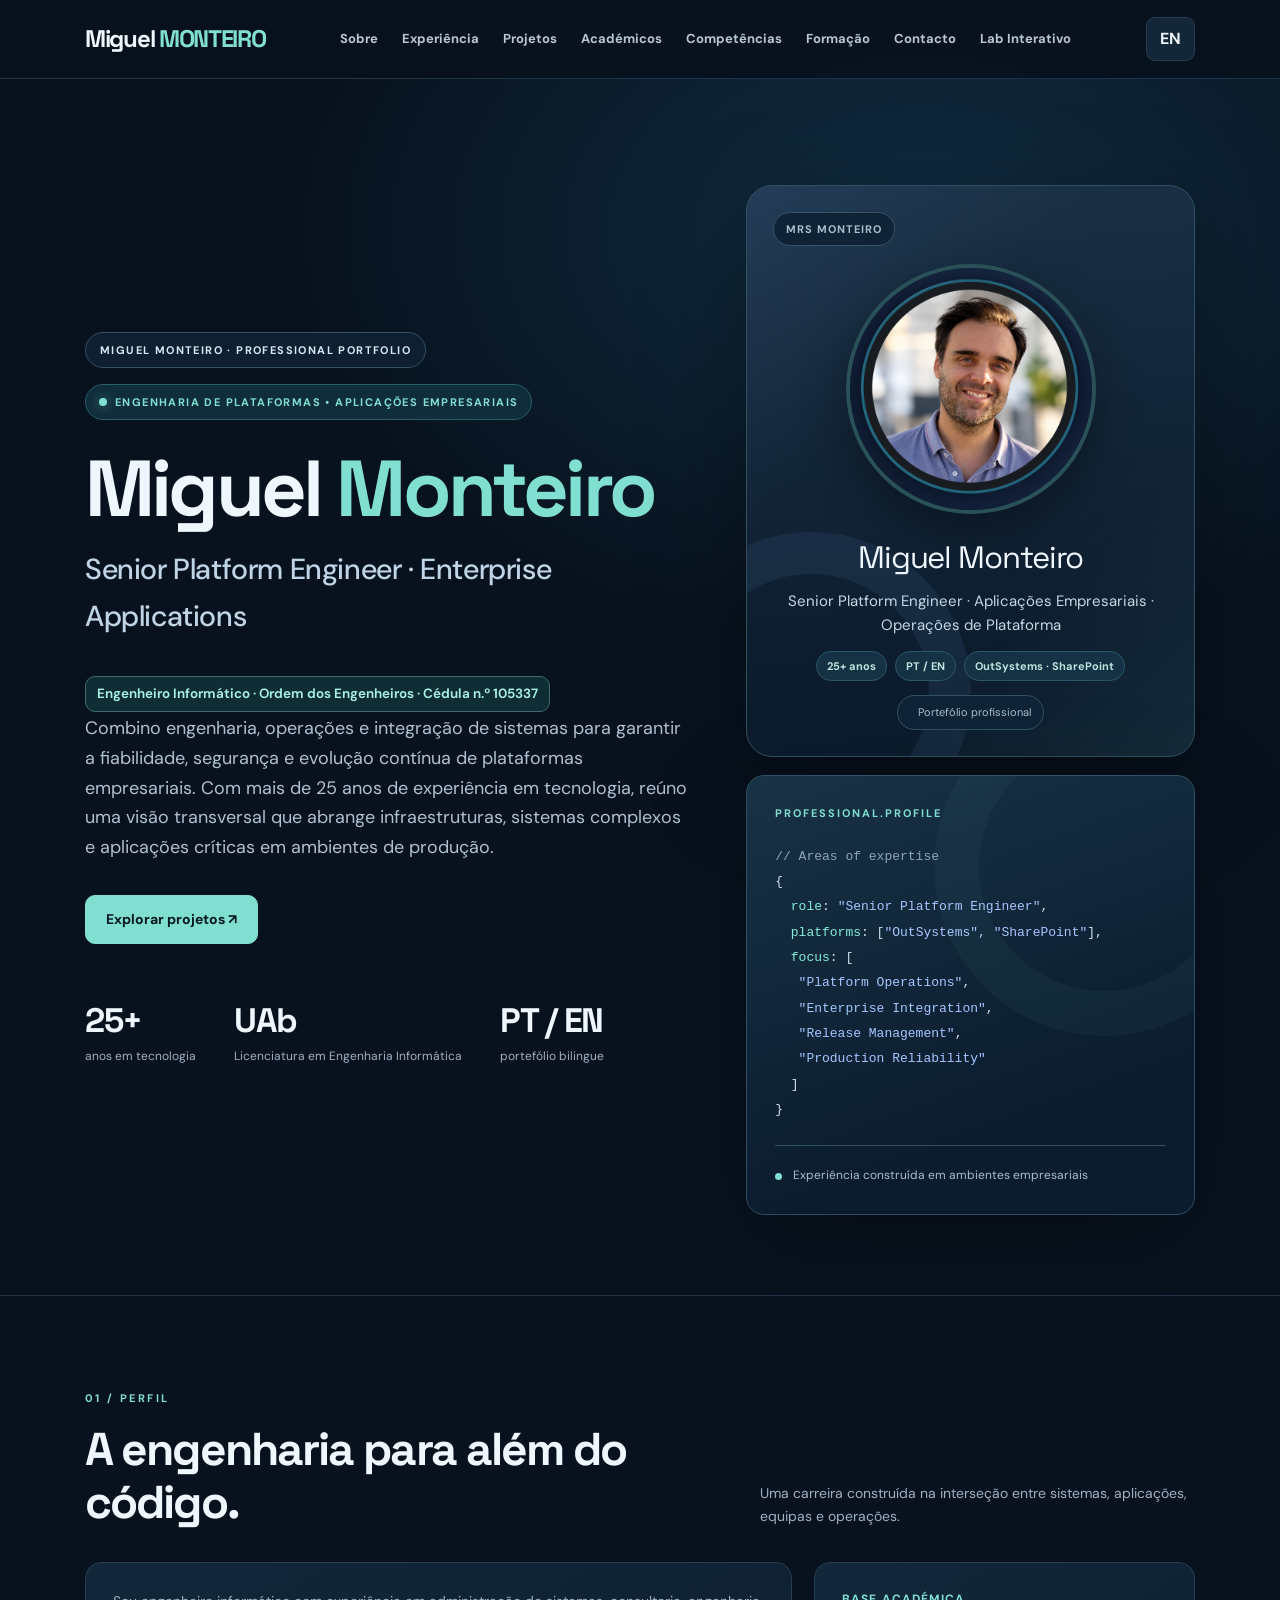
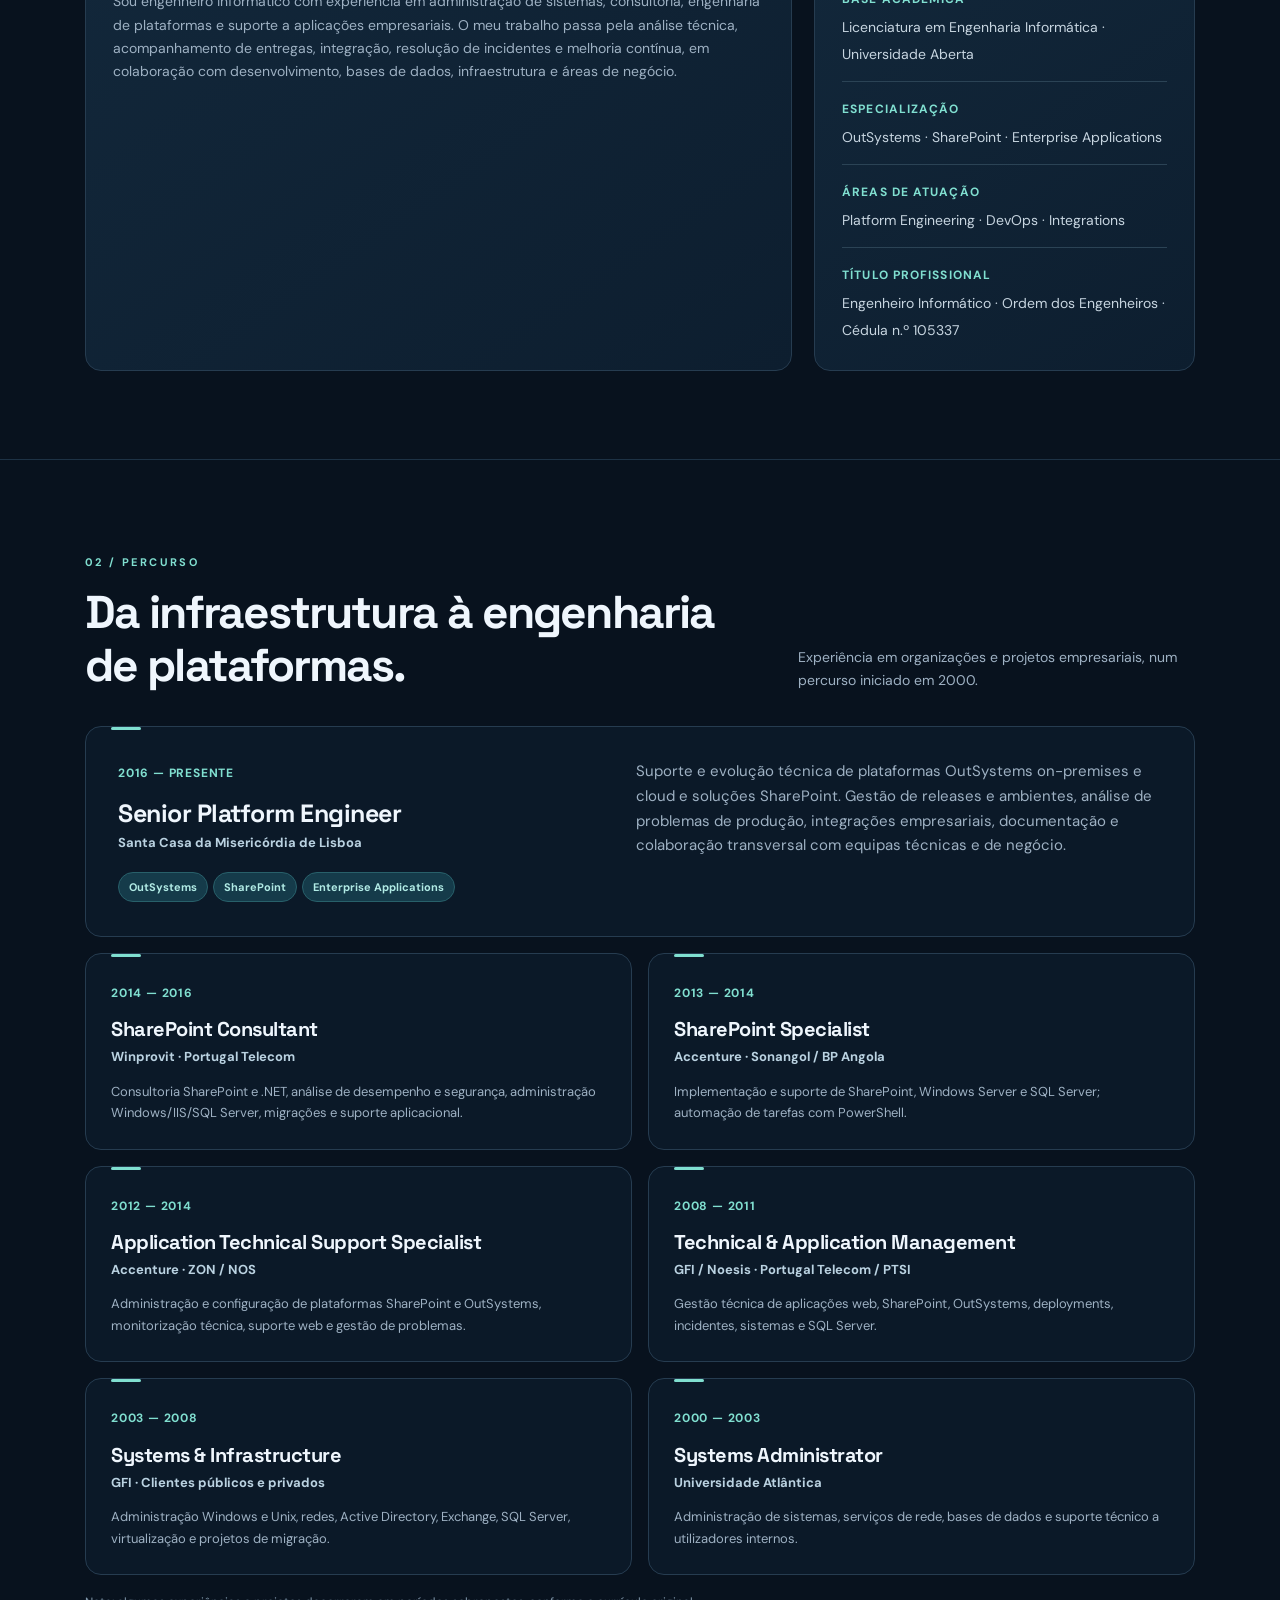
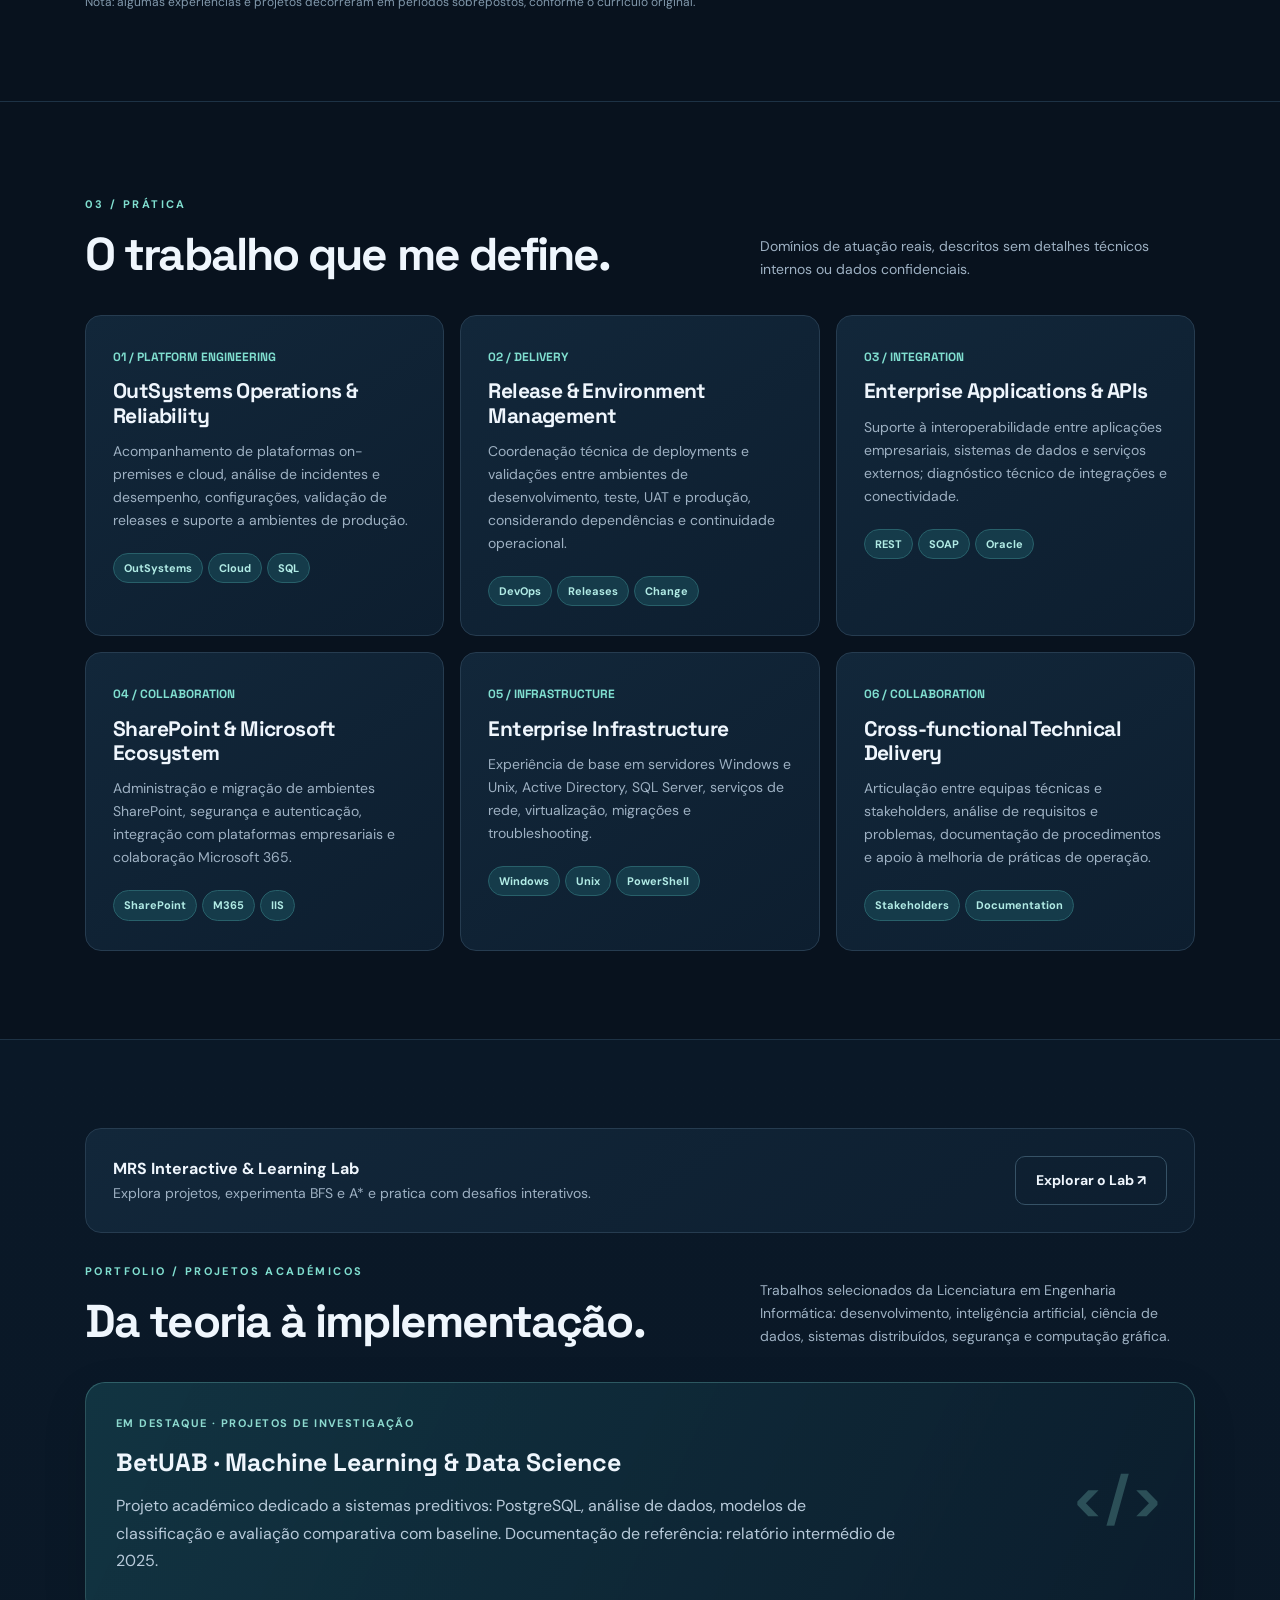
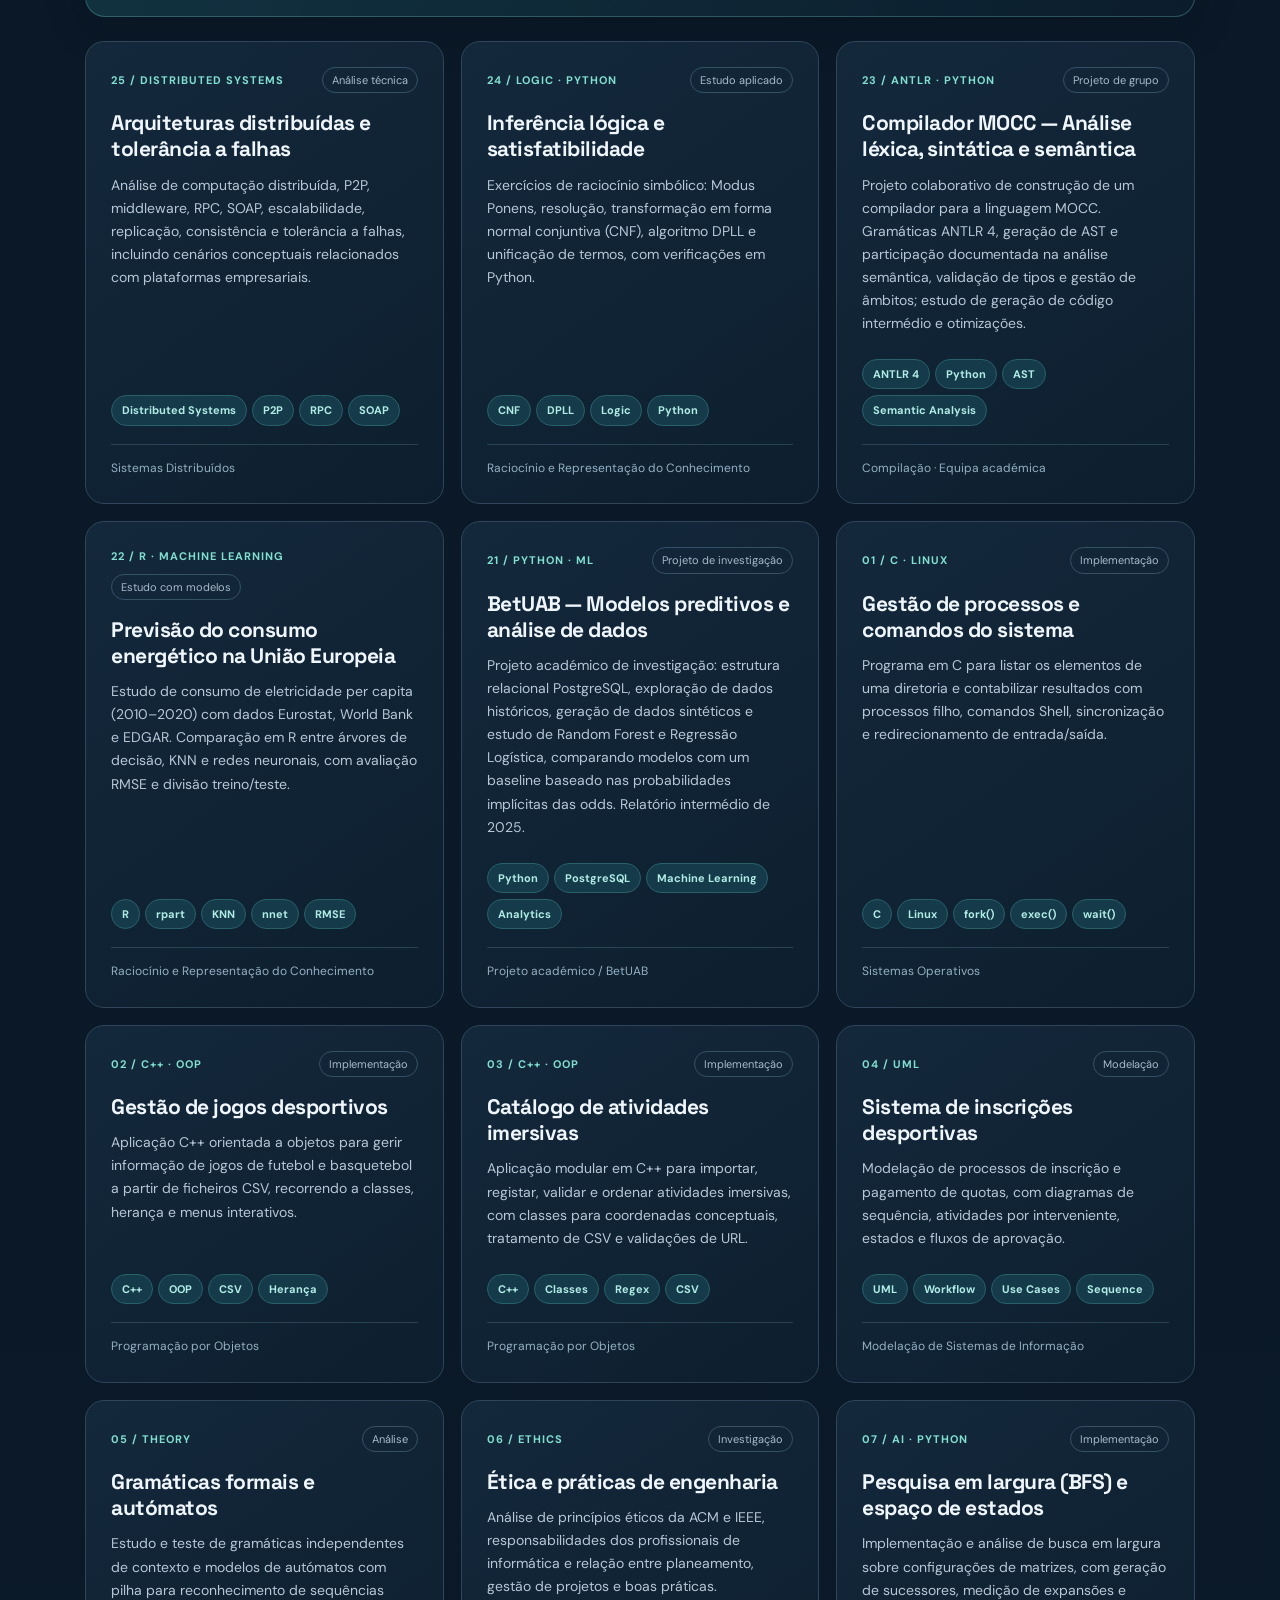
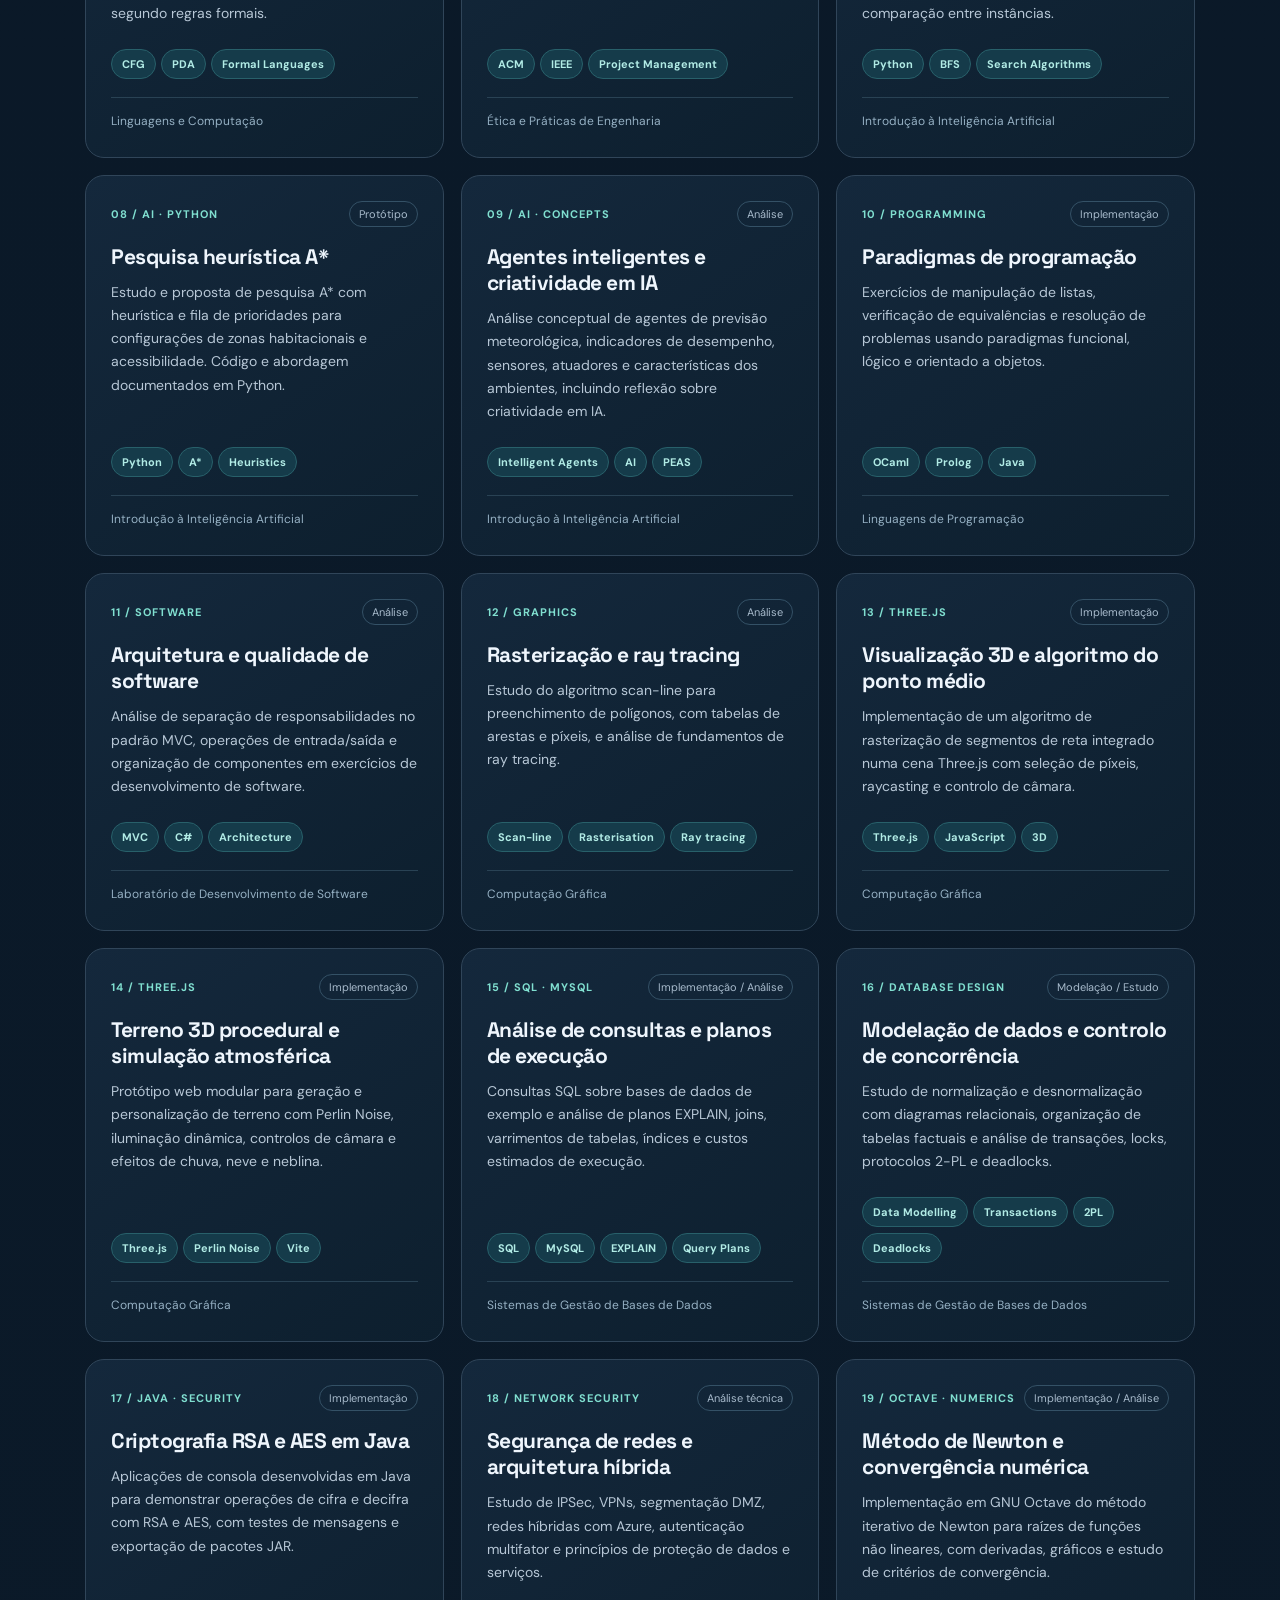
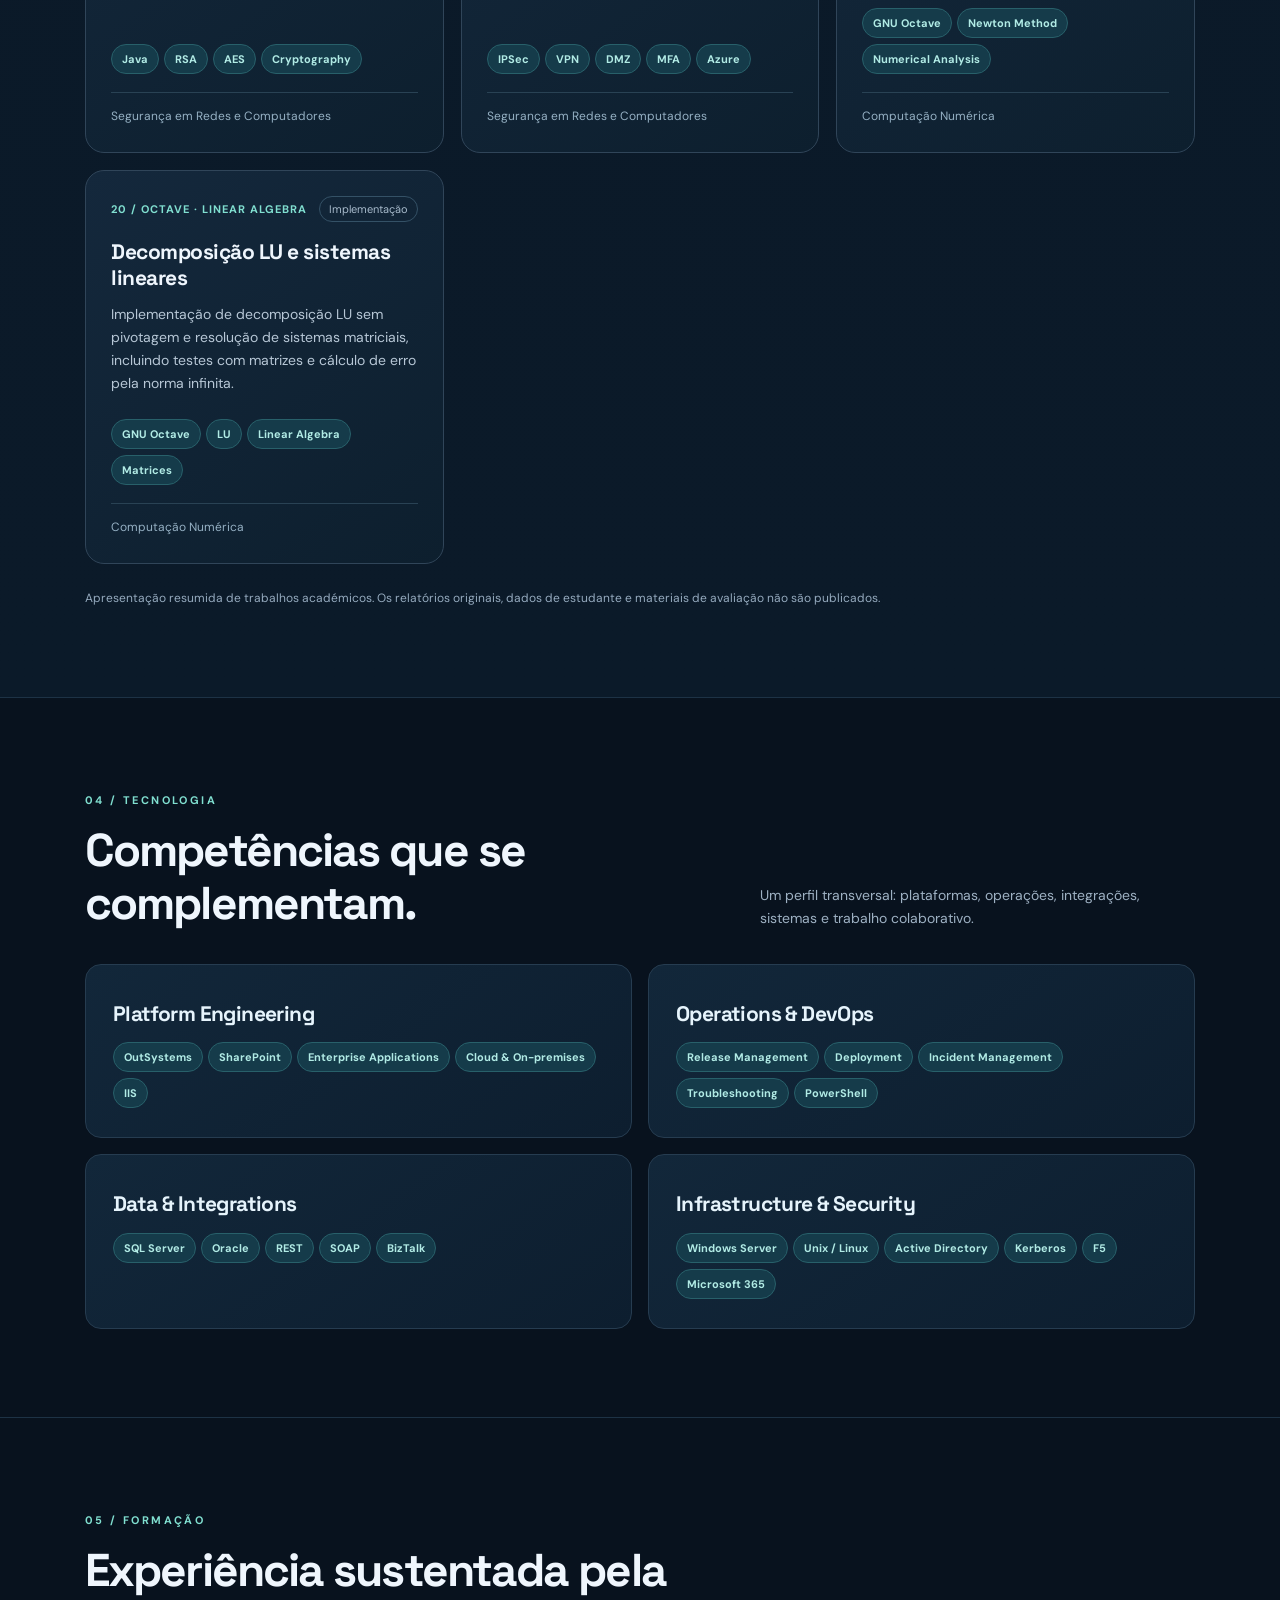
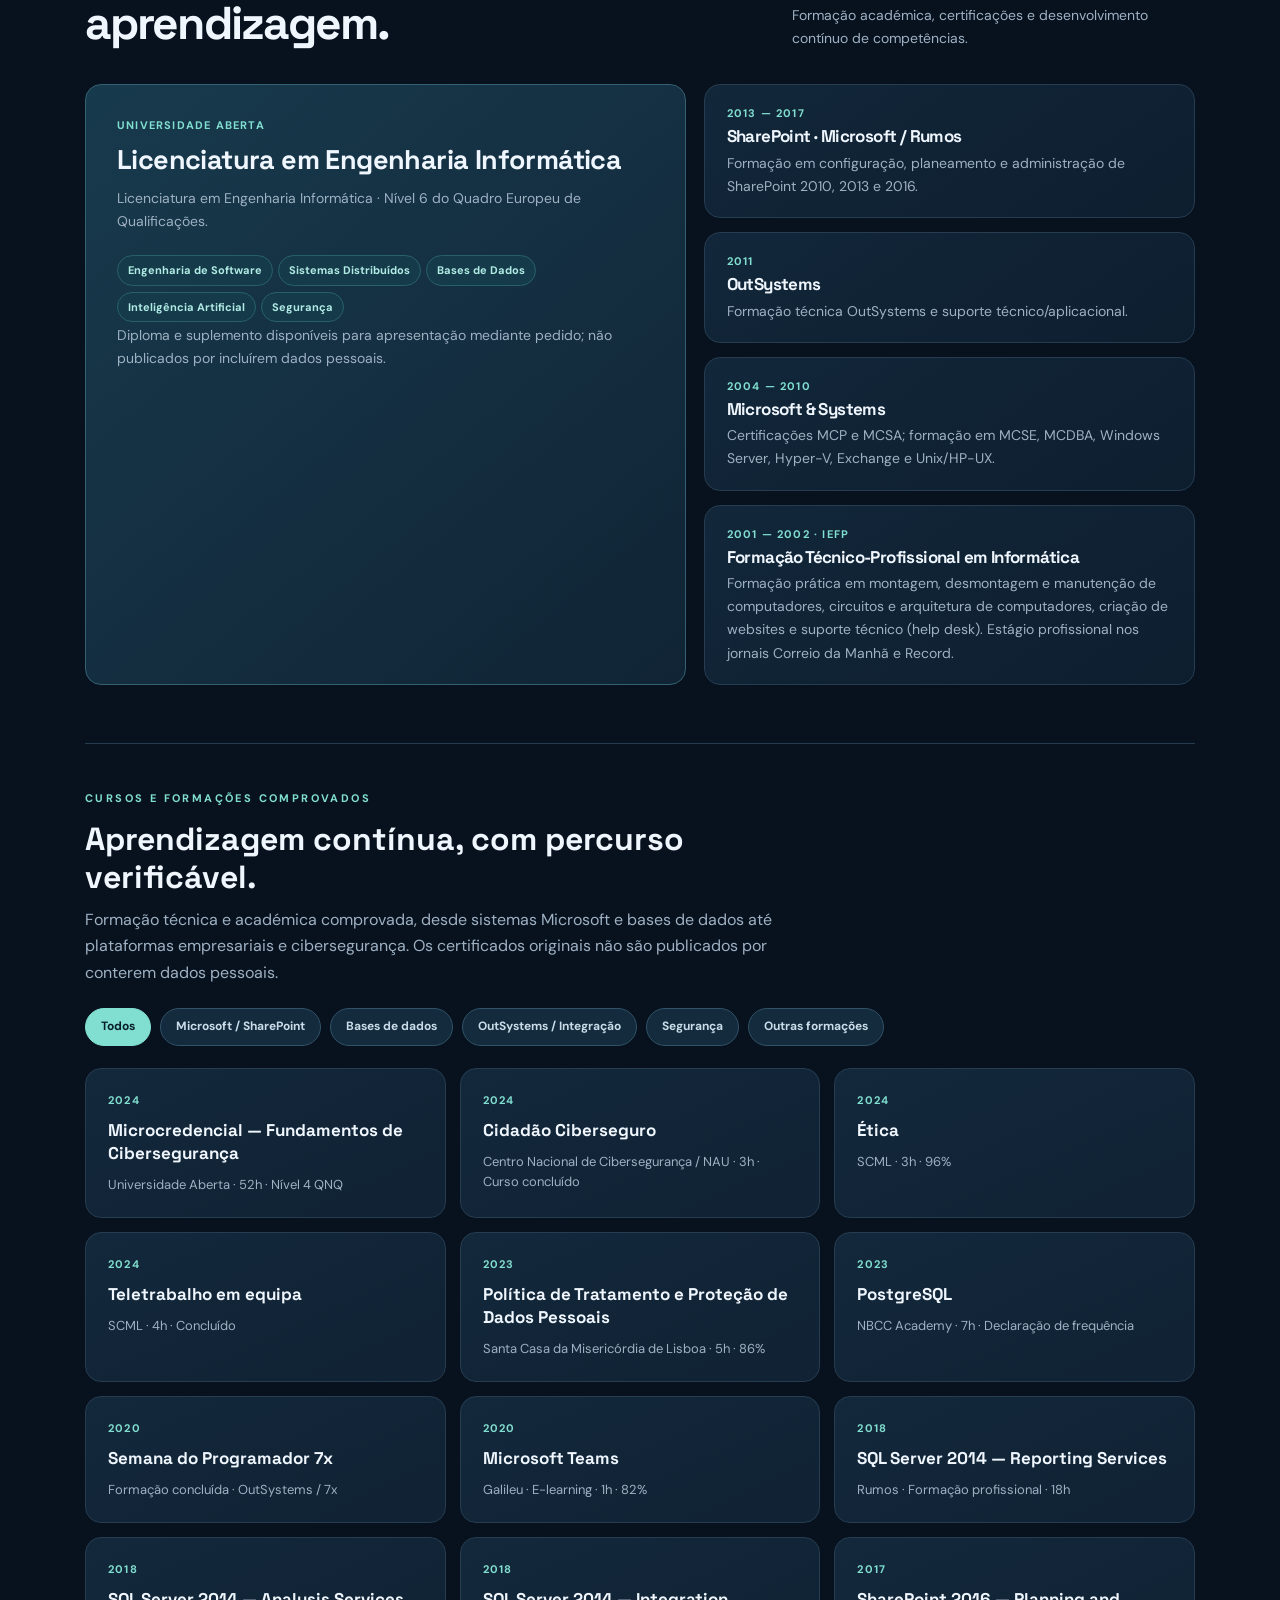
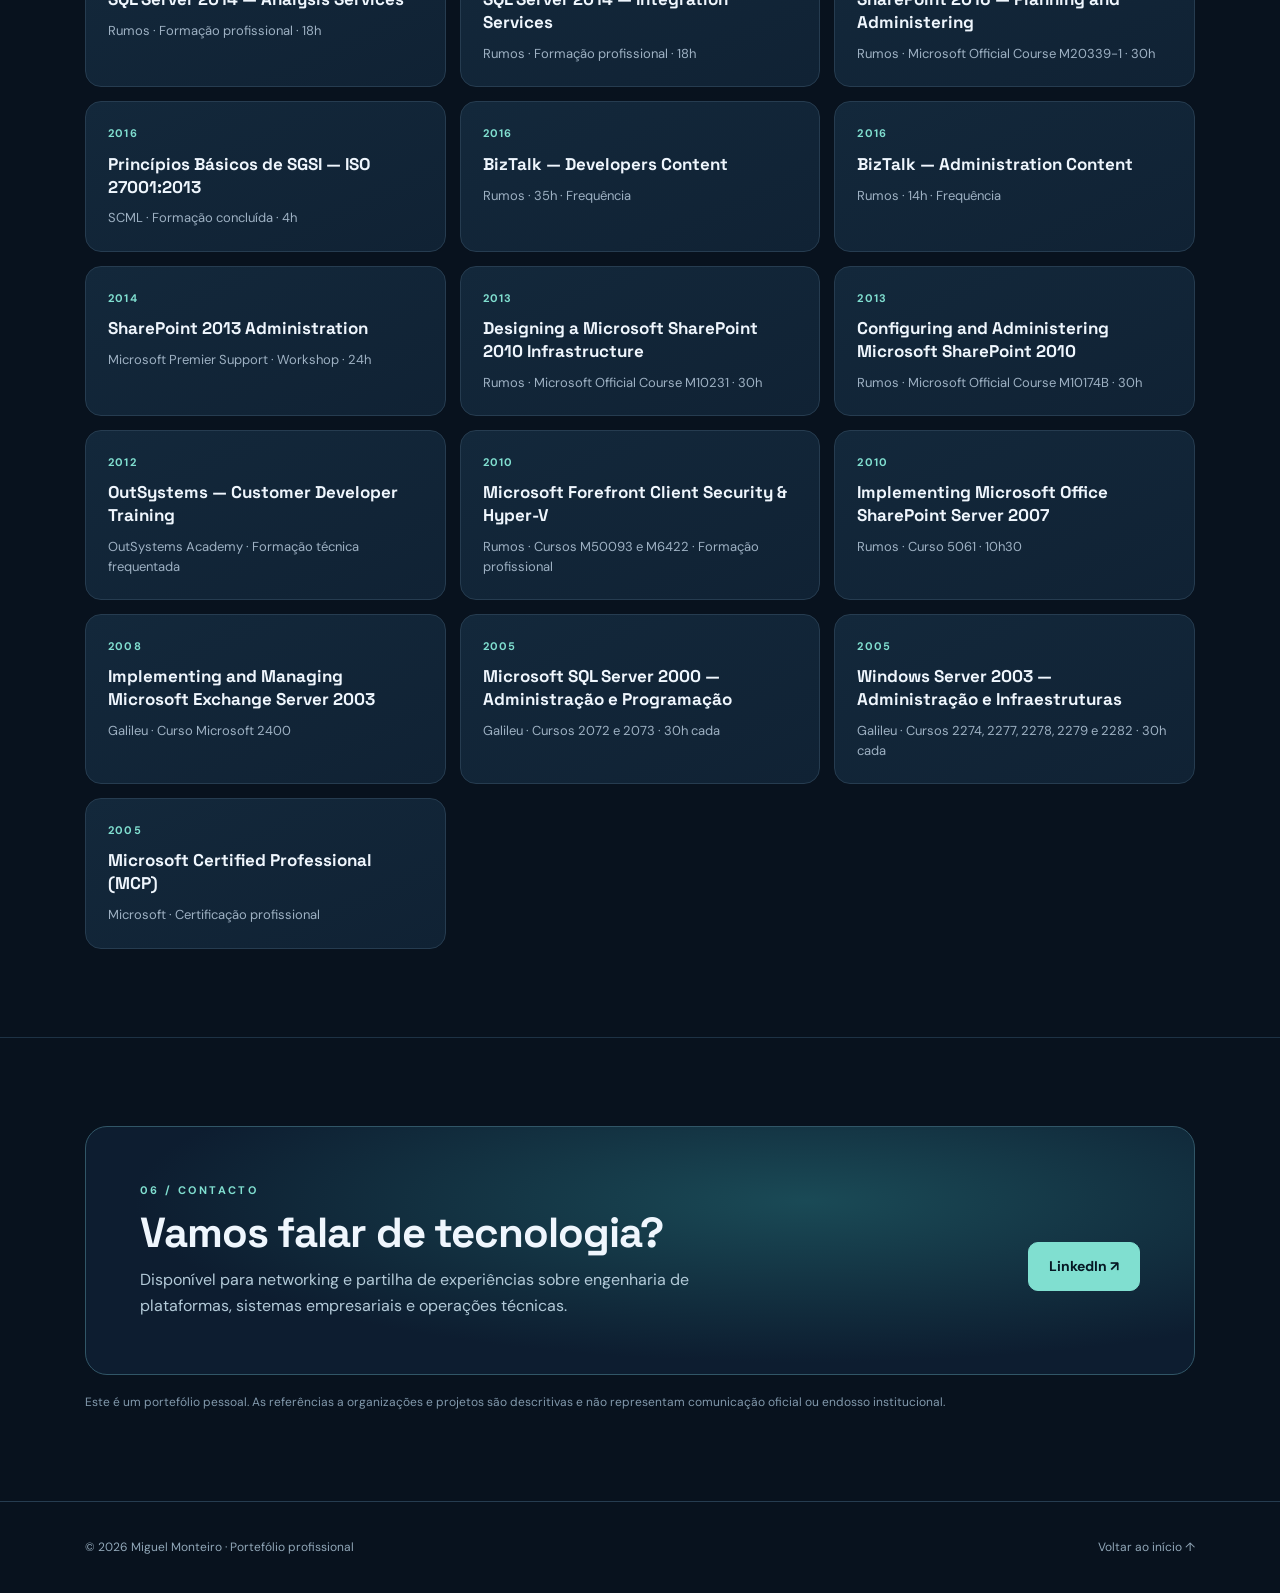
==== commit d8c4b85a: "Update index.html" ====
--- a/index.html
+++ b/index.html
@@ -5,6 +5,11 @@
 <meta charset="utf-8"/><meta content="width=device-width, initial-scale=1" name="viewport"/><meta content="#08121e" name="theme-color"/>
 <meta content="Miguel Monteiro — Senior Platform Engineer. Percurso em engenharia de plataformas, aplicações empresariais, OutSystems, SharePoint, DevOps e integração de sistemas." name="description"/>
 <meta content="website" property="og:type"/><meta content="MRS Monteiro | Miguel Monteiro — Senior Platform Engineer" property="og:title"/><meta content="Platform engineering, enterprise applications, integrations and reliable operations. 25+ years in technology." property="og:description"/>
+<link rel="canonical" href="https://mrs-monteiro.com/"/>
+<meta property="og:url" content="https://mrs-monteiro.com/"/>
+<meta property="og:image" content="https://mrs-monteiro.com/social-preview.png"/>
+<meta property="og:image:alt" content="MRS Monteiro — portefólio de Miguel Monteiro"/>
+<meta name="twitter:card" content="summary_large_image"/>
 <title>MRS Monteiro | Miguel Monteiro — Senior Platform Engineer</title>
 <style>
 @import url('https://fonts.googleapis.com/css2?family=DM+Sans:wght@400;500;600;700&family=Space+Grotesk:wght@400;500;600;700&display=swap');
@@ -44,7 +49,7 @@
 <body>
 <a class="skip" data-en="Skip to content" data-pt="Saltar para o conteúdo" href="#conteudo">Saltar para o conteúdo</a>
 <header class="top"><nav aria-label="Navegação principal" class="container nav"><a aria-label="Miguel Monteiro — início" class="logo" href="#inicio">Miguel <span>MONTEIRO</span></a><div class="menu" id="menu"><a data-en="About" data-pt="Sobre" href="#sobre">Sobre</a><a data-en="Experience" data-pt="Experiência" href="#experiencia">Experiência</a><a data-en="Projects" data-pt="Projetos" href="#projetos">Projetos</a><a data-en="Academic" data-pt="Académicos" href="#academicos">Académicos</a><a data-en="Skills" data-pt="Competências" href="#competencias">Competências</a><a data-en="Education" data-pt="Formação" href="#formacao">Formação</a><a data-en="Contact" data-pt="Contacto" href="#contactos">Contacto</a><a data-en="Interactive Lab" data-pt="Lab Interativo" href="https://lab.mrs-monteiro.com/">Lab Interativo</a></div><div class="navright"><button aria-label="Switch language" class="lang" id="lang" type="button">EN</button><button aria-controls="menu" aria-expanded="false" aria-label="Abrir menu" class="mobiletoggle" id="navtoggle" type="button">☰</button></div></nav></header>
-<main id="conteudo"><div class="hero" id="inicio"><div class="container hero-layout"><div class="hero-copy"><div class="hero-badge">Miguel Monteiro · Professional Portfolio</div><div class="eyebrow"><i class="statusdot"></i><span data-en="Platform engineering • Enterprise applications" data-pt="Engenharia de plataformas • Aplicações empresariais">Engenharia de plataformas • Aplicações empresariais</span></div><h1>Miguel <span>Monteiro.</span></h1><p class="role" data-en="Senior Platform Engineer · Enterprise Applications" data-pt="Senior Platform Engineer · Enterprise Applications">Senior Platform Engineer · Enterprise Applications</p><p class="engineer-credential" data-en="Informatics Engineer · Portuguese Order of Engineers · Registration no. 105337" data-pt="Engenheiro Informático · Ordem dos Engenheiros · Cédula n.º 105337">Engenheiro Informático · Ordem dos Engenheiros · Cédula n.º 105337</p><p class="lead" data-en="Bridging engineering, operations and systems integration to support reliable enterprise platforms. Over 25 years in technology, from infrastructure to business-critical production applications." data-pt="Ligo engenharia, operações e integração de sistemas para apoiar plataformas empresariais fiáveis. Mais de 25 anos de experiência em tecnologia, desde infraestruturas a aplicações críticas em produção.">Combino engenharia, operações e integração de sistemas para garantir a fiabilidade, segurança e evolução contínua de plataformas empresariais. Com mais de 25 anos de experiência em tecnologia, reúno uma visão transversal que abrange infraestruturas, sistemas complexos e aplicações críticas em ambientes de produção.</p><div class="buttons"><a class="button" data-en="Explore work ↗" data-pt="Explorar projetos ↗" href="#projetos">Explorar projetos ↗</a></div><div class="metrics"><div class="metric"><strong>25+</strong><small data-en="years in technology" data-pt="anos em tecnologia">anos em tecnologia</small></div><div class="metric"><strong>UAb</strong><small data-en="Informatics Engineering degree" data-pt="Licenciatura em Engenharia Informática">Licenciatura em Engenharia Informática</small></div><div class="metric"><strong>PT / EN</strong><small data-en="bilingual portfolio" data-pt="portefólio bilingue">portefólio bilingue</small></div></div></div><div class="hero-side">
+<main id="conteudo"><div class="hero" id="inicio"><div class="container hero-layout"><div class="hero-copy"><div class="hero-badge">Miguel Monteiro · Professional Portfolio</div><div class="eyebrow"><i class="statusdot"></i><span data-en="Platform engineering • Enterprise applications" data-pt="Engenharia de plataformas • Aplicações empresariais">Engenharia de plataformas • Aplicações empresariais</span></div><h1>Miguel <span>Monteiro</span></h1><p class="role" data-en="Senior Platform Engineer · Enterprise Applications" data-pt="Senior Platform Engineer · Enterprise Applications">Senior Platform Engineer · Enterprise Applications</p><p class="engineer-credential" data-en="Informatics Engineer · Portuguese Order of Engineers · Registration no. 105337" data-pt="Engenheiro Informático · Ordem dos Engenheiros · Cédula n.º 105337">Engenheiro Informático · Ordem dos Engenheiros · Cédula n.º 105337</p><p class="lead" data-en="Bridging engineering, operations and systems integration to support reliable enterprise platforms. Over 25 years in technology, from infrastructure to business-critical production applications." data-pt="Combino engenharia, operações e integração de sistemas para garantir a fiabilidade, segurança e evolução contínua de plataformas empresariais. Com mais de 25 anos de experiência em tecnologia, reúno uma visão transversal que abrange infraestruturas, sistemas complexos e aplicações críticas em ambientes de produção.">Combino engenharia, operações e integração de sistemas para garantir a fiabilidade, segurança e evolução contínua de plataformas empresariais. Com mais de 25 anos de experiência em tecnologia, reúno uma visão transversal que abrange infraestruturas, sistemas complexos e aplicações críticas em ambientes de produção.</p><div class="buttons"><a class="button" data-en="Explore work ↗" data-pt="Explorar projetos ↗" href="#projetos">Explorar projetos ↗</a></div><div class="metrics"><div class="metric"><strong>25+</strong><small data-en="years in technology" data-pt="anos em tecnologia">anos em tecnologia</small></div><div class="metric"><strong>UAb</strong><small data-en="Informatics Engineering degree" data-pt="Licenciatura em Engenharia Informática">Licenciatura em Engenharia Informática</small></div><div class="metric"><strong>PT / EN</strong><small data-en="bilingual portfolio" data-pt="portefólio bilingue">portefólio bilingue</small></div></div></div><div class="hero-side">
 <aside aria-label="Retrato profissional" class="profile-card">
 <div class="profile-tag">MRS MONTEIRO</div>
 <div class="profile-photo-wrap">
@@ -86,9 +91,30 @@
 <section id="contactos"><div class="container"><div class="contact"><div><div class="eyekicker">06 / <span data-en="CONTACT" data-pt="CONTACTO">CONTACTO</span></div><h2 data-en="Let's talk technology." data-pt="Vamos falar de tecnologia?">Vamos falar de tecnologia?</h2><p data-en="Open to networking and exchanging knowledge on platform engineering, enterprise systems and technical operations." data-pt="Disponível para networking e partilha de experiências sobre engenharia de plataformas, sistemas empresariais e operações técnicas.">Disponível para networking e partilha de experiências sobre engenharia de plataformas, sistemas empresariais e operações técnicas.</p></div><div class="buttons"><a class="button" href="https://www.linkedin.com/in/miguel-monteiro-20749311/" rel="noopener noreferrer" target="_blank">LinkedIn ↗</a></div></div><p class="note" data-en="This is a personal portfolio. References to organisations and projects are descriptive and do not represent official communication or institutional endorsement." data-pt="Este é um portefólio pessoal. As referências a organizações e projetos são descritivas e não representam comunicação oficial ou endosso institucional.">Este é um portefólio pessoal. As referências a organizações e projetos são descritivas e não representam comunicação oficial ou endosso institucional.</p></div></section></main>
 <footer class="footer"><div class="container footerflex"><span>© <span id="year">2026</span> Miguel Monteiro · <span data-en="Professional portfolio" data-pt="Portefólio profissional">Portefólio profissional</span></span><a data-en="Back to top ↑" data-pt="Voltar ao início ↑" href="#inicio">Voltar ao início ↑</a></div></footer>
 <script>
-(function(){const langButton=document.getElementById('lang'),toggle=document.getElementById('navtoggle'),menu=document.getElementById('menu');let lang='pt';document.getElementById('year').textContent=new Date().getFullYear();langButton.addEventListener('click',()=>{lang=lang==='pt'?'en':'pt';document.documentElement.lang=lang;document.querySelectorAll('[data-pt][data-en]').forEach(el=>el.textContent=el.getAttribute('data-'+lang));langButton.textContent=lang==='pt'?'EN':'PT';});toggle.addEventListener('click',()=>{const open=menu.classList.toggle('open');toggle.setAttribute('aria-expanded',String(open));toggle.textContent=open?'✕':'☰';});menu.querySelectorAll('a').forEach(a=>a.addEventListener('click',()=>{menu.classList.remove('open');toggle.setAttribute('aria-expanded','false');toggle.textContent='☰';}));})();
+(function(){
+const langButton=document.getElementById('lang'),toggle=document.getElementById('navtoggle'),menu=document.getElementById('menu');
+let lang='pt';
+document.getElementById('year').textContent=new Date().getFullYear();
+function setMenu(open){
+ menu.classList.toggle('open',open);
+ toggle.setAttribute('aria-expanded',String(open));
+ toggle.setAttribute('aria-label',lang==='pt'?(open?'Fechar menu':'Abrir menu'):(open?'Close menu':'Open menu'));
+ toggle.textContent=open?'✕':'☰';
+}
+langButton.setAttribute('aria-label','Mudar para inglês');
+langButton.addEventListener('click',()=>{
+ lang=lang==='pt'?'en':'pt';document.documentElement.lang=lang;
+ document.querySelectorAll('[data-pt][data-en]').forEach(el=>el.textContent=el.getAttribute('data-'+lang));
+ langButton.textContent=lang==='pt'?'EN':'PT';
+ langButton.setAttribute('aria-label',lang==='pt'?'Mudar para inglês':'Switch to Portuguese');
+ setMenu(menu.classList.contains('open'));
+});
+toggle.addEventListener('click',()=>setMenu(!menu.classList.contains('open')));
+menu.querySelectorAll('a').forEach(a=>a.addEventListener('click',()=>setMenu(false)));
+document.addEventListener('keydown',e=>{if(e.key==='Escape'&&menu.classList.contains('open')){setMenu(false);toggle.focus();}});
+})();
 </script>
 <script>(function(){const buttons=document.querySelectorAll('.filter-btn');const cards=document.querySelectorAll('.training-card');buttons.forEach(b=>b.addEventListener('click',()=>{const f=b.dataset.filter;buttons.forEach(x=>{x.classList.toggle('active',x===b);x.setAttribute('aria-pressed',String(x===b));});cards.forEach(c=>{c.hidden=f!=='all'&&c.dataset.category!==f;});}));})();</script><!-- Cloudflare Web Analytics -->
 <script data-cf-beacon='{"token":"711db40912454c37aa59d496186258eb"}' src="https://static.cloudflareinsights.com/beacon.min.js" type="module"></script>
 <!-- End Cloudflare Web Analytics -->
-</body></html>+</body></html>
